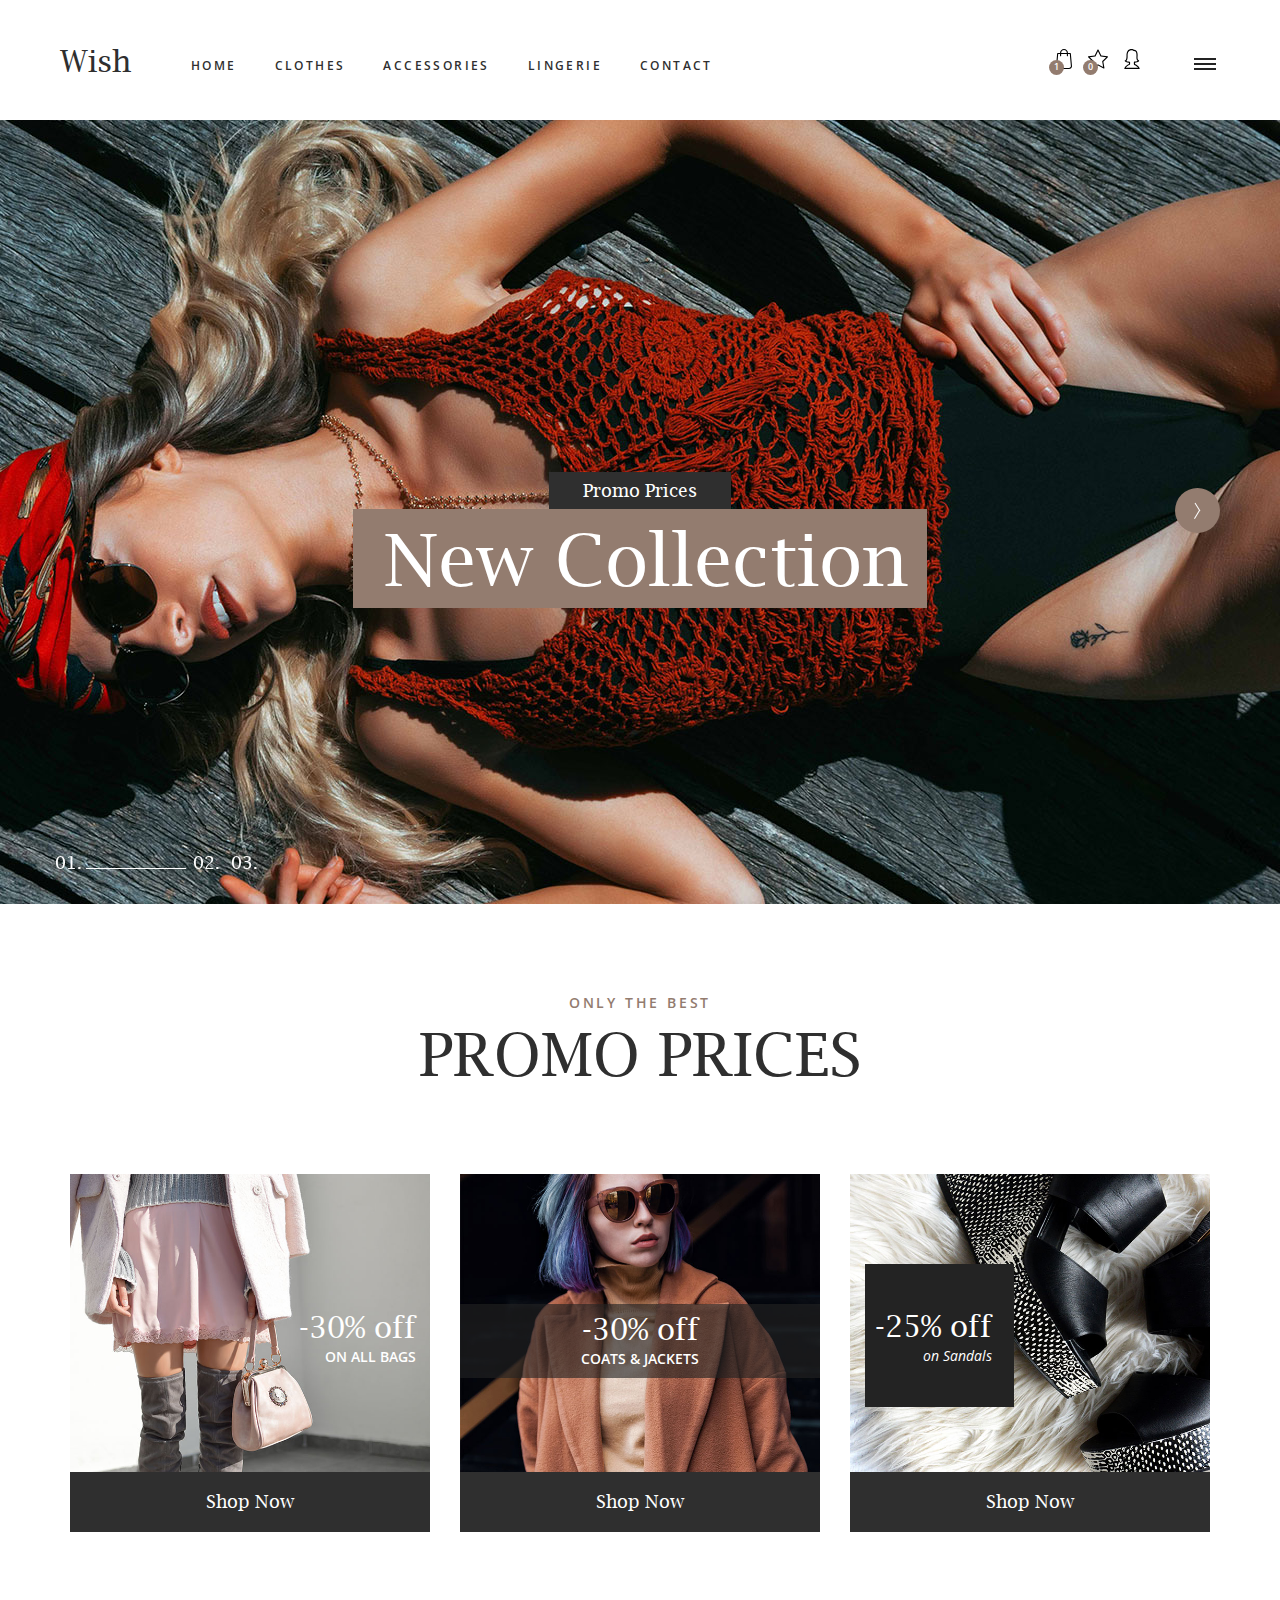
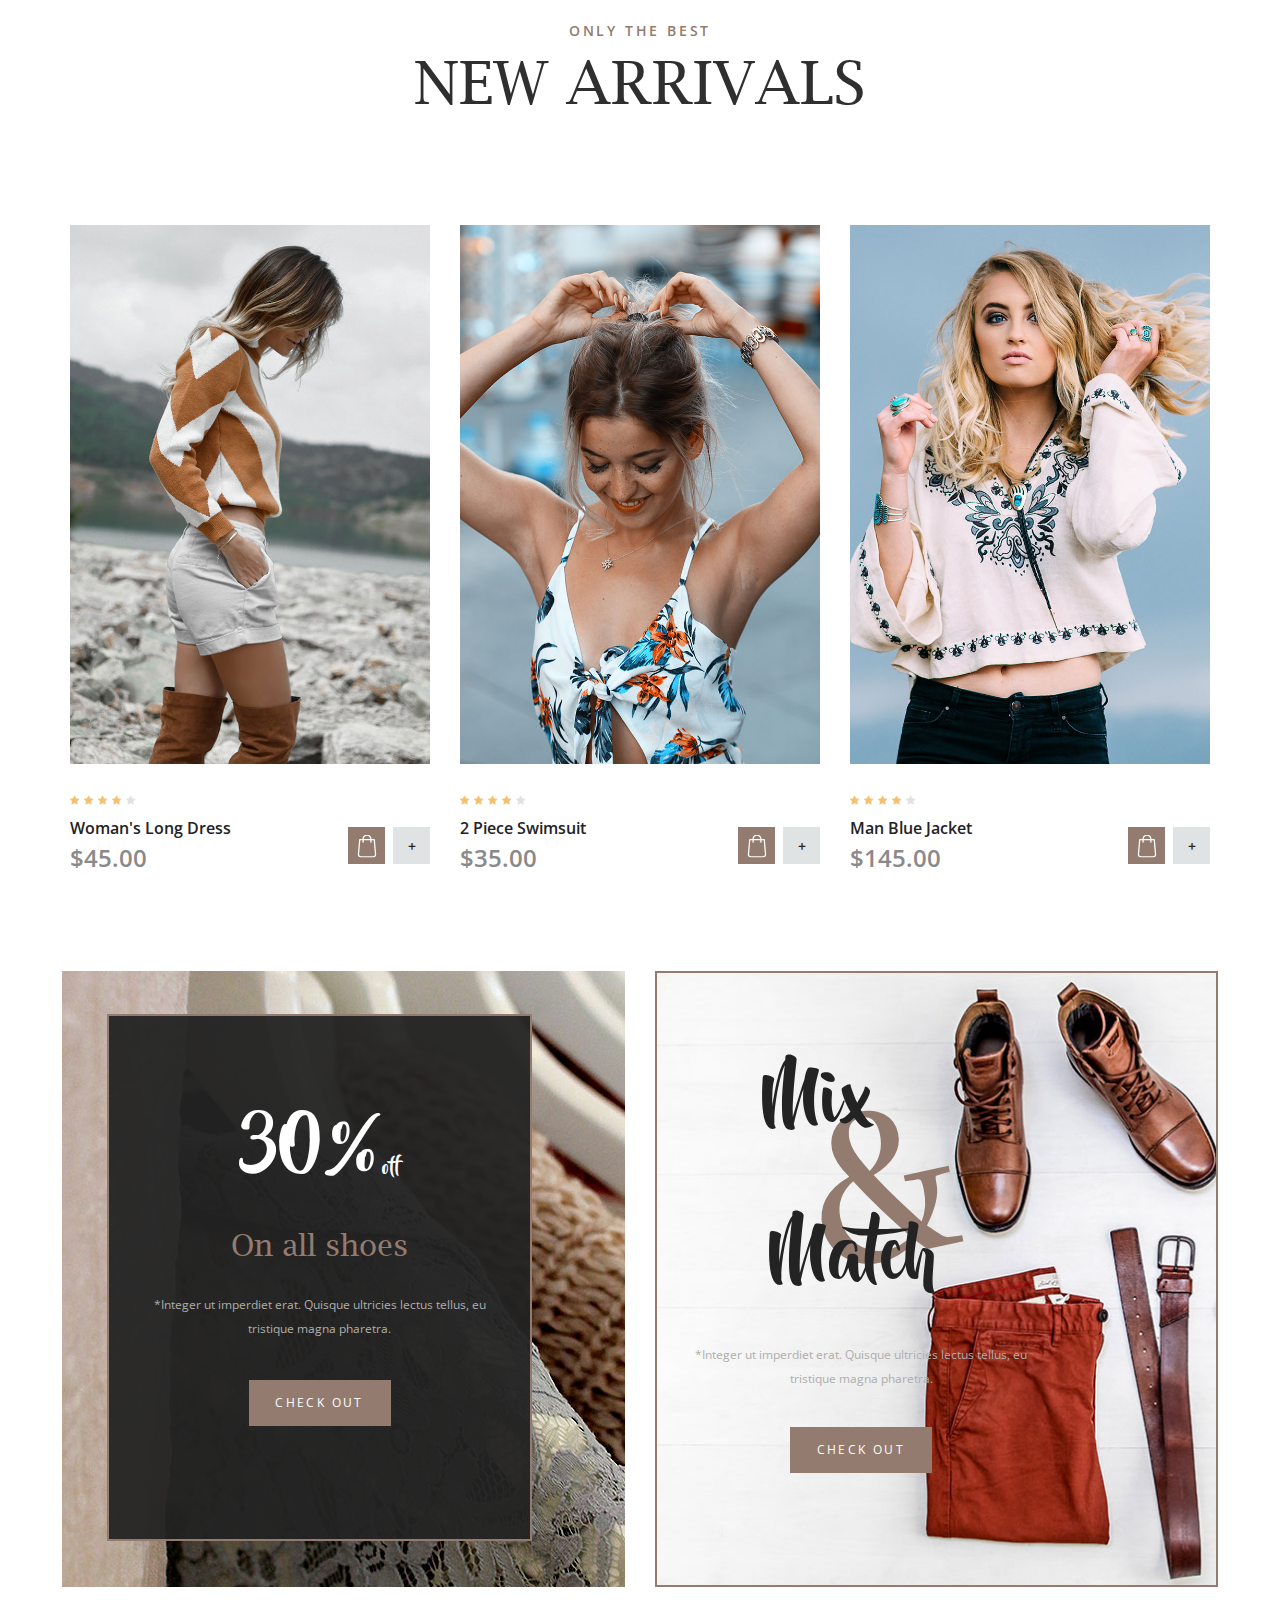
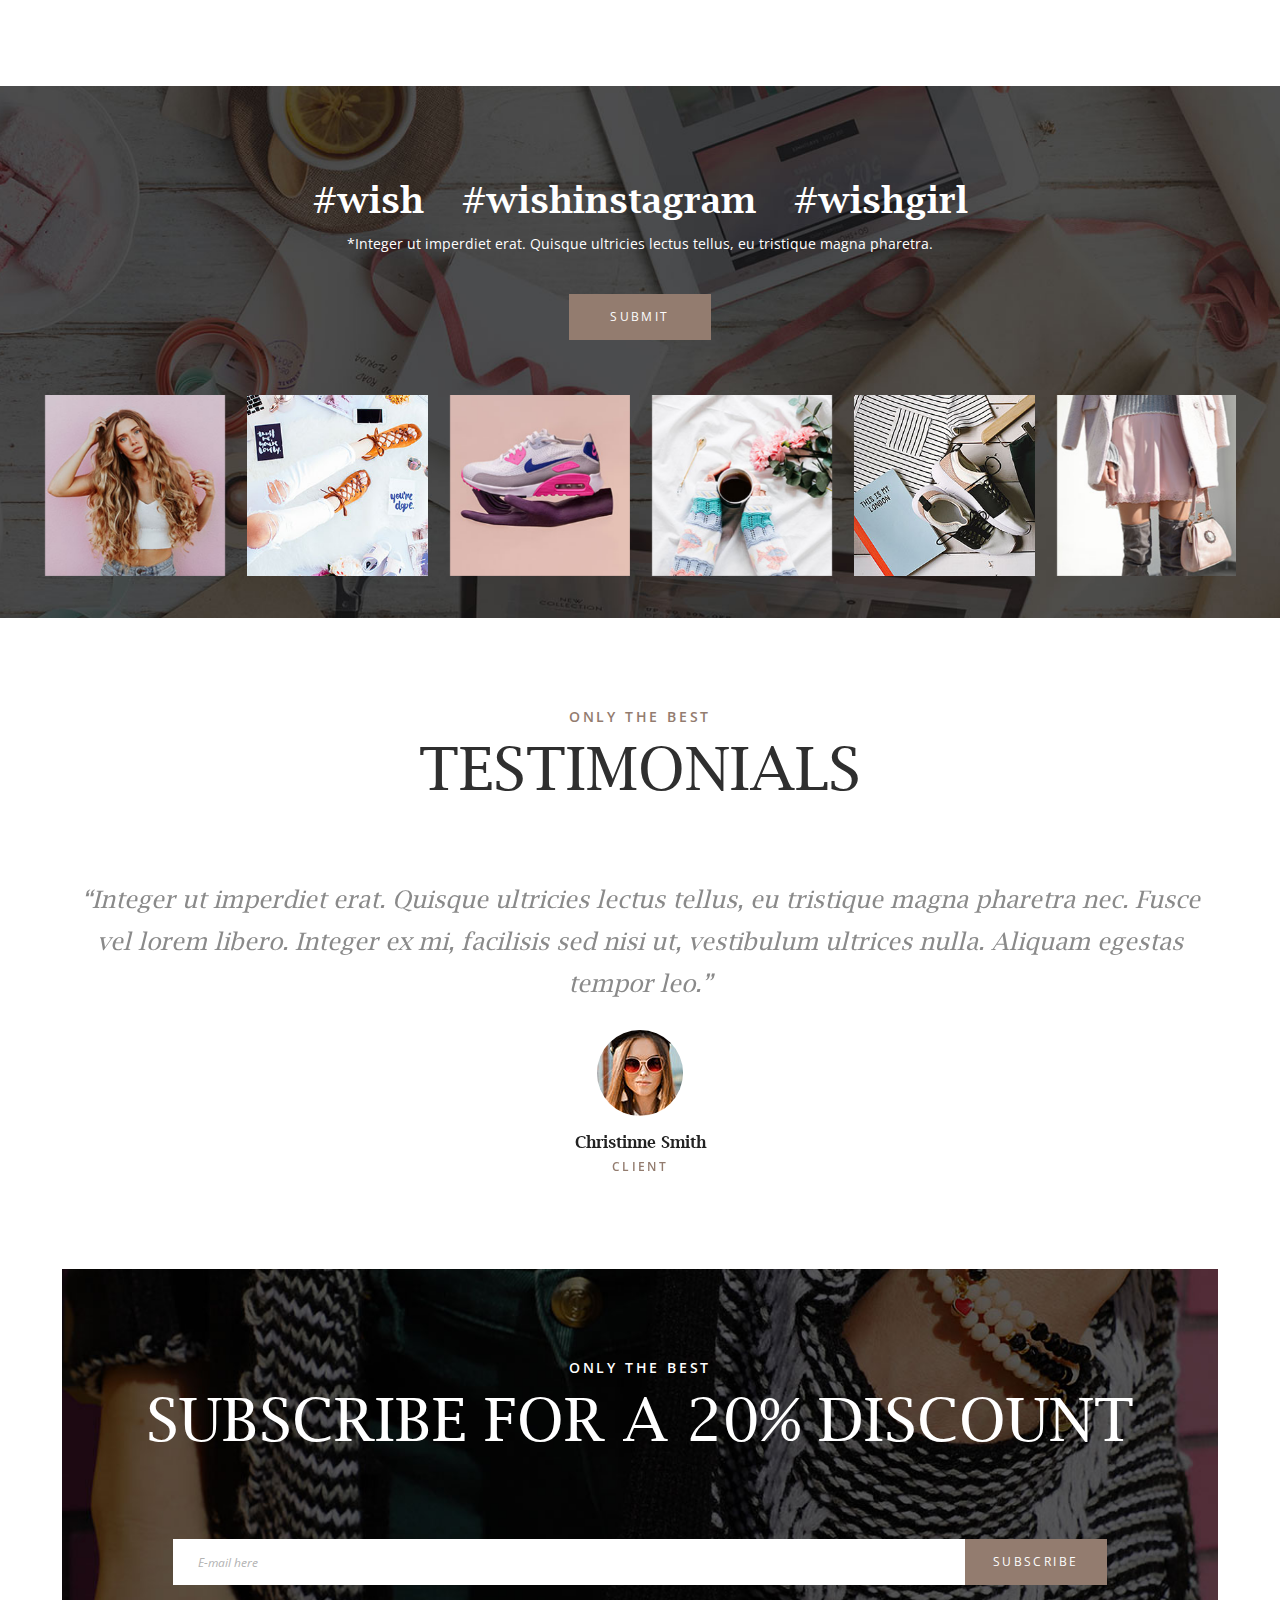
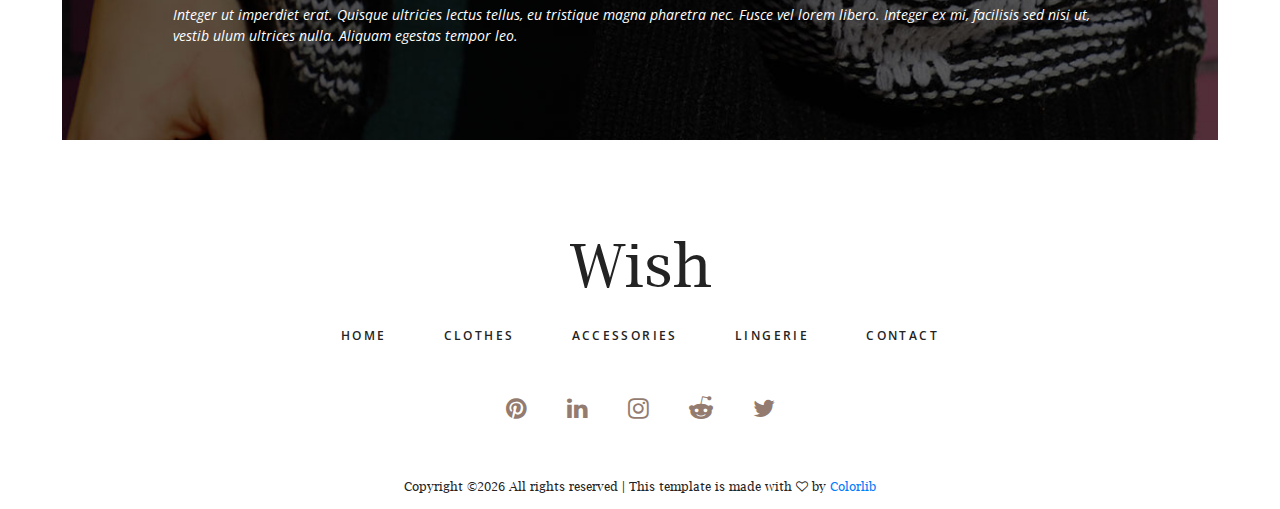
==== index.html @ eaa77a46 "New template added" ====
<!DOCTYPE html>
<html lang="en">
<head>
<title>Wish</title>
<meta charset="utf-8">
<meta http-equiv="X-UA-Compatible" content="IE=edge">
<meta name="description" content="Wish shop project">
<meta name="viewport" content="width=device-width, initial-scale=1">
<link rel="stylesheet" type="text/css" href="styles/bootstrap4/bootstrap.min.css">
<link href="plugins/font-awesome-4.7.0/css/font-awesome.min.css" rel="stylesheet" type="text/css">
<link rel="stylesheet" type="text/css" href="plugins/OwlCarousel2-2.2.1/owl.carousel.css">
<link rel="stylesheet" type="text/css" href="plugins/OwlCarousel2-2.2.1/owl.theme.default.css">
<link rel="stylesheet" type="text/css" href="plugins/OwlCarousel2-2.2.1/animate.css">
<link href="plugins/colorbox/colorbox.css" rel="stylesheet" type="text/css">
<link rel="stylesheet" type="text/css" href="styles/main_styles.css">
<link rel="stylesheet" type="text/css" href="styles/responsive.css">
</head>
<body>

<div class="super_container">
	
	<!-- Header -->

	<header class="header">
		<div class="header_inner d-flex flex-row align-items-center justify-content-start">
			<div class="logo"><a href="#">Wish</a></div>
			<nav class="main_nav">
				<ul>
					<li><a href="#">home</a></li>
					<li><a href="categories.html">clothes</a></li>
					<li><a href="categories.html">accessories</a></li>
					<li><a href="categories.html">lingerie</a></li>
					<li><a href="contact.html">contact</a></li>
				</ul>
			</nav>
			<div class="header_content ml-auto">
				<div class="search header_search">
					<form action="#">
						<input type="search" class="search_input" required="required">
						<button type="submit" id="search_button" class="search_button"><img src="images/magnifying-glass.svg" alt=""></button>
					</form>
				</div>
				<div class="shopping">
					<!-- Cart -->
					<a href="#">
						<div class="cart">
							<img src="images/shopping-bag.svg" alt="">
							<div class="cart_num_container">
								<div class="cart_num_inner">
									<div class="cart_num">1</div>
								</div>
							</div>
						</div>
					</a>
					<!-- Star -->
					<a href="#">
						<div class="star">
							<img src="images/star.svg" alt="">
							<div class="star_num_container">
								<div class="star_num_inner">
									<div class="star_num">0</div>
								</div>
							</div>
						</div>
					</a>
					<!-- Avatar -->
					<a href="#">
						<div class="avatar">
							<img src="images/avatar.svg" alt="">
						</div>
					</a>
				</div>
			</div>

			<div class="burger_container d-flex flex-column align-items-center justify-content-around menu_mm"><div></div><div></div><div></div></div>
		</div>
	</header>

	<!-- Menu -->

	<div class="menu d-flex flex-column align-items-end justify-content-start text-right menu_mm trans_400">
		<div class="menu_close_container"><div class="menu_close"><div></div><div></div></div></div>
		<div class="logo menu_mm"><a href="#">Wish</a></div>
		<div class="search">
			<form action="#">
				<input type="search" class="search_input menu_mm" required="required">
				<button type="submit" id="search_button_menu" class="search_button menu_mm"><img class="menu_mm" src="images/magnifying-glass.svg" alt=""></button>
			</form>
		</div>
		<nav class="menu_nav">
			<ul class="menu_mm">
				<li class="menu_mm"><a href="#">home</a></li>
				<li class="menu_mm"><a href="#">clothes</a></li>
				<li class="menu_mm"><a href="#">accessories</a></li>
				<li class="menu_mm"><a href="#">lingerie</a></li>
				<li class="menu_mm"><a href="#">contact</a></li>
			</ul>
		</nav>
	</div>

	<!-- Home -->

	<div class="home">
		
		<!-- Home Slider -->

		<div class="home_slider_container">
			<div class="owl-carousel owl-theme home_slider">
				
				<!-- Home Slider Item -->
				<div class="owl-item">
					<div class="home_slider_background" style="background-image:url(images/home_slider_1.jpg)"></div>
					<div class="home_slider_content">
						<div class="home_slider_content_inner">
							<div class="home_slider_subtitle">Promo Prices</div>
							<div class="home_slider_title">New Collection</div>
						</div>	
					</div>
				</div>

				<!-- Home Slider Item -->
				<div class="owl-item">
					<div class="home_slider_background" style="background-image:url(images/home_slider_1.jpg)"></div>
					<div class="home_slider_content">
						<div class="home_slider_content_inner">
							<div class="home_slider_subtitle">Promo Prices</div>
							<div class="home_slider_title">New Collection</div>
						</div>	
					</div>
				</div>

				<!-- Home Slider Item -->
				<div class="owl-item">
					<div class="home_slider_background" style="background-image:url(images/home_slider_1.jpg)"></div>
					<div class="home_slider_content">
						<div class="home_slider_content_inner">
							<div class="home_slider_subtitle">Promo Prices</div>
							<div class="home_slider_title">New Collection</div>
						</div>	
					</div>
				</div>

			</div>
			
			<!-- Home Slider Nav -->

			<div class="home_slider_next d-flex flex-column align-items-center justify-content-center"><img src="images/arrow_r.png" alt=""></div>

			<!-- Home Slider Dots -->

			<div class="home_slider_dots_container">
				<div class="container">
					<div class="row">
						<div class="col">
							<div class="home_slider_dots">
								<ul id="home_slider_custom_dots" class="home_slider_custom_dots">
									<li class="home_slider_custom_dot active">01.<div></div></li>
									<li class="home_slider_custom_dot">02.<div></div></li>
									<li class="home_slider_custom_dot">03.<div></div></li>
								</ul>
							</div>
						</div>
					</div>
				</div>		
			</div>
		</div>
	</div>

	<!-- Promo -->

	<div class="promo">
		<div class="container">
			<div class="row">
				<div class="col">
					<div class="section_title_container text-center">
						<div class="section_subtitle">only the best</div>
						<div class="section_title">promo prices</div>
					</div>
				</div>
			</div>
			<div class="row promo_container">

				<!-- Promo Item -->
				<div class="col-lg-4 promo_col">
					<div class="promo_item">
						<div class="promo_image">
							<img src="images/promo_1.jpg" alt="">
							<div class="promo_content promo_content_1">
								<div class="promo_title">-30% off</div>
								<div class="promo_subtitle">on all bags</div>
							</div>
						</div>
						<div class="promo_link"><a href="#">Shop Now</a></div>
					</div>
				</div>

				<!-- Promo Item -->
				<div class="col-lg-4 promo_col">
					<div class="promo_item">
						<div class="promo_image">
							<img src="images/promo_2.jpg" alt="">
							<div class="promo_content promo_content_2">
								<div class="promo_title">-30% off</div>
								<div class="promo_subtitle">coats & jackets</div>
							</div>
						</div>
						<div class="promo_link"><a href="#">Shop Now</a></div>
					</div>
				</div>

				<!-- Promo Item -->
				<div class="col-lg-4 promo_col">
					<div class="promo_item">
						<div class="promo_image">
							<img src="images/promo_3.jpg" alt="">
							<div class="promo_content promo_content_3">
								<div class="promo_title">-25% off</div>
								<div class="promo_subtitle">on Sandals</div>
							</div>
						</div>
						<div class="promo_link"><a href="#">Shop Now</a></div>
					</div>
				</div>

			</div>
		</div>
	</div>

	<!-- New Arrivals -->

	<div class="arrivals">
		<div class="container">
			<div class="row">
				<div class="col">
					<div class="section_title_container text-center">
						<div class="section_subtitle">only the best</div>
						<div class="section_title">new arrivals</div>
					</div>
				</div>
			</div>
			<div class="row products_container">

				<!-- Product -->
				<div class="col-lg-4 product_col">
					<div class="product">
						<div class="product_image">
							<img src="images/product_1.jpg" alt="">
						</div>
						<div class="rating rating_4">
							<i class="fa fa-star"></i>
							<i class="fa fa-star"></i>
							<i class="fa fa-star"></i>
							<i class="fa fa-star"></i>
							<i class="fa fa-star"></i>
						</div>
						<div class="product_content clearfix">
							<div class="product_info">
								<div class="product_name"><a href="product.html">Woman's Long Dress</a></div>
								<div class="product_price">$45.00</div>
							</div>
							<div class="product_options">
								<div class="product_buy product_option"><img src="images/shopping-bag-white.svg" alt=""></div>
								<div class="product_fav product_option">+</div>
							</div>
						</div>
					</div>
				</div>

				<!-- Product -->
				<div class="col-lg-4 product_col">
					<div class="product">
						<div class="product_image">
							<img src="images/product_2.jpg" alt="">
						</div>
						<div class="rating rating_4">
							<i class="fa fa-star"></i>
							<i class="fa fa-star"></i>
							<i class="fa fa-star"></i>
							<i class="fa fa-star"></i>
							<i class="fa fa-star"></i>
						</div>
						<div class="product_content clearfix">
							<div class="product_info">
								<div class="product_name"><a href="product.html">2 Piece Swimsuit</a></div>
								<div class="product_price">$35.00</div>
							</div>
							<div class="product_options">
								<div class="product_buy product_option"><img src="images/shopping-bag-white.svg" alt=""></div>
								<div class="product_fav product_option">+</div>
							</div>
						</div>
					</div>
				</div>

				<!-- Product -->
				<div class="col-lg-4 product_col">
					<div class="product">
						<div class="product_image">
							<img src="images/product_3.jpg" alt="">
						</div>
						<div class="rating rating_4">
							<i class="fa fa-star"></i>
							<i class="fa fa-star"></i>
							<i class="fa fa-star"></i>
							<i class="fa fa-star"></i>
							<i class="fa fa-star"></i>
						</div>
						<div class="product_content clearfix">
							<div class="product_info">
								<div class="product_name"><a href="product.html">Man Blue Jacket</a></div>
								<div class="product_price">$145.00</div>
							</div>
							<div class="product_options">
								<div class="product_buy product_option"><img src="images/shopping-bag-white.svg" alt=""></div>
								<div class="product_fav product_option">+</div>
							</div>
						</div>
					</div>
				</div>

			</div>
		</div>
	</div>

	<!-- Extra -->

	<div class="extra clearfix">
		<div class="extra_promo extra_promo_1">
			<div class="extra_promo_image" style="background-image:url(images/extra_1.jpg)"></div>
			<div class="extra_1_content d-flex flex-column align-items-center justify-content-center text-center">
				<div class="extra_1_price">30%<span>off</span></div>
				<div class="extra_1_title">On all shoes</div>
				<div class="extra_1_text">*Integer ut imperdiet erat. Quisque ultricies lectus tellus, eu tristique magna pharetra.</div>
				<div class="button extra_1_button"><a href="checkout.html">check out</a></div>
			</div>
		</div>
		<div class="extra_promo extra_promo_2">
			<div class="extra_promo_image" style="background-image:url(images/extra_2.jpg)"></div>
			<div class="extra_2_content d-flex flex-column align-items-center justify-content-center text-center">
				<div class="extra_2_title">
					<div class="extra_2_center">&</div>
					<div class="extra_2_top">Mix</div>
					<div class="extra_2_bottom">Match</div>
				</div>
				<div class="extra_2_text">*Integer ut imperdiet erat. Quisque ultricies lectus tellus, eu tristique magna pharetra.</div>
				<div class="button extra_2_button"><a href="checkout.html">check out</a></div>
			</div>
		</div>
	</div>

	<!-- Gallery -->

	<div class="gallery">
		<div class="gallery_image" style="background-image:url(images/gallery.jpg)"></div>
		<div class="container">
			<div class="row">
				<div class="col">
					<div class="gallery_title text-center">
						<ul>
							<li><a href="#">#wish</a></li>
							<li><a href="#">#wishinstagram</a></li>
							<li><a href="#">#wishgirl</a></li>
						</ul>
					</div>
					<div class="gallery_text text-center">*Integer ut imperdiet erat. Quisque ultricies lectus tellus, eu tristique magna pharetra.</div>
					<div class="button gallery_button"><a href="#">submit</a></div>
				</div>
			</div>
		</div>	
		<div class="gallery_slider_container">
			
			<!-- Gallery Slider -->
			<div class="owl-carousel owl-theme gallery_slider">
				
				<!-- Gallery Item -->
				<div class="owl-item gallery_item">
					<a class="colorbox" href="images/gallery_1.jpg">
						<img src="images/gallery_1.jpg" alt="">
					</a>
				</div>

				<!-- Gallery Item -->
				<div class="owl-item gallery_item">
					<a class="colorbox" href="images/gallery_2.jpg">
						<img src="images/gallery_2.jpg" alt="">
					</a>
				</div>

				<!-- Gallery Item -->
				<div class="owl-item gallery_item">
					<a class="colorbox" href="images/gallery_3.jpg">
						<img src="images/gallery_3.jpg" alt="">
					</a>
				</div>

				<!-- Gallery Item -->
				<div class="owl-item gallery_item">
					<a class="colorbox" href="images/gallery_4.jpg">
						<img src="images/gallery_4.jpg" alt="">
					</a>
				</div>

				<!-- Gallery Item -->
				<div class="owl-item gallery_item">
					<a class="colorbox" href="images/gallery_5.jpg">
						<img src="images/gallery_5.jpg" alt="">
					</a>
				</div>

				<!-- Gallery Item -->
				<div class="owl-item gallery_item">
					<a class="colorbox" href="images/gallery_6.jpg">
						<img src="images/gallery_6.jpg" alt="">
					</a>
				</div>

			</div>
		</div>	
	</div>

	<!-- Testimonials -->

	<div class="testimonials">
		<div class="container">
			<div class="row">
				<div class="col">
					<div class="section_title_container text-center">
						<div class="section_subtitle">only the best</div>
						<div class="section_title">testimonials</div>
					</div>
				</div>
			</div>
			<div class="row test_slider_container">
				<div class="col">

					<!-- Testimonials Slider -->
					<div class="owl-carousel owl-theme test_slider text-center">

						<!-- Testimonial Item -->
						<div class="owl-item">
							<div class="test_text">“Integer ut imperdiet erat. Quisque ultricies lectus tellus, eu tristique magna pharetra nec. Fusce vel lorem libero. Integer ex mi, facilisis sed nisi ut, vestibulum ultrices nulla. Aliquam egestas tempor leo.”</div>
							<div class="test_content">
								<div class="test_image"><img src="images/testimonials.jpg" alt=""></div>
								<div class="test_name">Christinne Smith</div>
								<div class="test_title">client</div>
							</div>
						</div>

						<!-- Testimonial Item -->
						<div class="owl-item">
							<div class="test_text">“Integer ut imperdiet erat. Quisque ultricies lectus tellus, eu tristique magna pharetra nec. Fusce vel lorem libero. Integer ex mi, facilisis sed nisi ut, vestibulum ultrices nulla. Aliquam egestas tempor leo.”</div>
							<div class="test_content">
								<div class="test_image"><img src="images/testimonials.jpg" alt=""></div>
								<div class="test_name">Christinne Smith</div>
								<div class="test_title">client</div>
							</div>
						</div>

						<!-- Testimonial Item -->
						<div class="owl-item">
							<div class="test_text">“Integer ut imperdiet erat. Quisque ultricies lectus tellus, eu tristique magna pharetra nec. Fusce vel lorem libero. Integer ex mi, facilisis sed nisi ut, vestibulum ultrices nulla. Aliquam egestas tempor leo.”</div>
							<div class="test_content">
								<div class="test_image"><img src="images/testimonials.jpg" alt=""></div>
								<div class="test_name">Christinne Smith</div>
								<div class="test_title">client</div>
							</div>
						</div>

					</div>

				</div>
			</div>
		</div>
	</div>

	<!-- Newsletter -->

	<div class="newsletter">
		<div class="newsletter_content">
			<div class="newsletter_image" style="background-image:url(images/newsletter.jpg)"></div>
			<div class="container">
				<div class="row">
					<div class="col">
						<div class="section_title_container text-center">
							<div class="section_subtitle">only the best</div>
							<div class="section_title">subscribe for a 20% discount</div>
						</div>
					</div>
				</div>
				<div class="row newsletter_container">
					<div class="col-lg-10 offset-lg-1">
						<div class="newsletter_form_container">
							<form action="#">
								<input type="email" class="newsletter_input" required="required" placeholder="E-mail here">
								<button type="submit" class="newsletter_button">subscribe</button>
							</form>
						</div>
						<div class="newsletter_text">Integer ut imperdiet erat. Quisque ultricies lectus tellus, eu tristique magna pharetra nec. Fusce vel lorem libero. Integer ex mi, facilisis sed nisi ut, vestib ulum ultrices nulla. Aliquam egestas tempor leo.</div>
					</div>
				</div>
			</div>
		</div>
	</div>

	<!-- Footer -->

	<footer class="footer">
		<div class="container">
			<div class="row">
				<div class="col text-center">
					<div class="footer_logo"><a href="#">Wish</a></div>
					<nav class="footer_nav">
						<ul>
							<li><a href="index.html">home</a></li>
							<li><a href="categories.html">clothes</a></li>
							<li><a href="categories.html">accessories</a></li>
							<li><a href="categories.html">lingerie</a></li>
							<li><a href="contact.html">contact</a></li>
						</ul>
					</nav>
					<div class="footer_social">
						<ul>
							<li><a href="#"><i class="fa fa-pinterest" aria-hidden="true"></i></a></li>
							<li><a href="#"><i class="fa fa-linkedin" aria-hidden="true"></i></a></li>
							<li><a href="#"><i class="fa fa-instagram" aria-hidden="true"></i></a></li>
							<li><a href="#"><i class="fa fa-reddit-alien" aria-hidden="true"></i></a></li>
							<li><a href="#"><i class="fa fa-twitter" aria-hidden="true"></i></a></li>
						</ul>
					</div>
					<div class="copyright"><!-- Link back to Colorlib can't be removed. Template is licensed under CC BY 3.0. -->
Copyright &copy;<script>document.write(new Date().getFullYear());</script> All rights reserved | This template is made with <i class="fa fa-heart-o" aria-hidden="true"></i> by <a href="https://colorlib.com" target="_blank">Colorlib</a>
<!-- Link back to Colorlib can't be removed. Template is licensed under CC BY 3.0. --></div>
				</div>
			</div>
		</div>
	</footer>
</div>

<script src="js/jquery-3.2.1.min.js"></script>
<script src="styles/bootstrap4/popper.js"></script>
<script src="styles/bootstrap4/bootstrap.min.js"></script>
<script src="plugins/OwlCarousel2-2.2.1/owl.carousel.js"></script>
<script src="plugins/easing/easing.js"></script>
<script src="plugins/parallax-js-master/parallax.min.js"></script>
<script src="plugins/colorbox/jquery.colorbox-min.js"></script>
<script src="js/custom.js"></script>
</body>
</html>
---- plugins/colorbox/colorbox.css ----
/*
    Colorbox Core Style:
    The following CSS is consistent between example themes and should not be altered.
*/
#colorbox, #cboxOverlay, #cboxWrapper{position:absolute; top:0; left:0; z-index:9999; overflow:hidden; -webkit-transform: translate3d(0,0,0);}
#cboxWrapper {max-width:none;}
#cboxOverlay{position:fixed; width:100%; height:100%;}
#cboxMiddleLeft, #cboxBottomLeft{clear:left;}
#cboxContent{position:relative;}
#cboxLoadedContent{overflow:auto; -webkit-overflow-scrolling: touch;}
#cboxTitle{margin:0;}
#cboxLoadingOverlay, #cboxLoadingGraphic{position:absolute; top:0; left:0; width:100%; height:100%;}
#cboxPrevious, #cboxNext, #cboxClose, #cboxSlideshow{cursor:pointer;}
.cboxPhoto{float:left; margin:auto; border:0; display:block; max-width:none; -ms-interpolation-mode:bicubic;}
.cboxIframe{width:100%; height:100%; display:block; border:0; padding:0; margin:0;}
#colorbox, #cboxContent, #cboxLoadedContent{box-sizing:content-box; -moz-box-sizing:content-box; -webkit-box-sizing:content-box;}

/* 
    User Style:
    Change the following styles to modify the appearance of Colorbox.  They are
    ordered & tabbed in a way that represents the nesting of the generated HTML.
*/
#cboxOverlay
{
    /*background:url(images/overlay.png) repeat 0 0;*/
    background: rgba(0,0,0,0.95);
    opacity: 0.9; filter: alpha(opacity = 90);
}
#colorbox{outline:0;}
    #cboxTopLeft{width:21px; height:21px; background:url(images/controls.png) no-repeat -101px 0;}
    #cboxTopRight{width:21px; height:21px; background:url(images/controls.png) no-repeat -130px 0;}
    #cboxBottomLeft{width:21px; height:21px; background:url(images/controls.png) no-repeat -101px -29px;}
    #cboxBottomRight{width:21px; height:21px; background:url(images/controls.png) no-repeat -130px -29px;}
    #cboxMiddleLeft{width:21px; background:url(images/controls.png) left top repeat-y;}
    #cboxMiddleRight{width:21px; background:url(images/controls.png) right top repeat-y;}
    #cboxTopCenter{height:21px; background:url(images/border.png) 0 0 repeat-x;}
    #cboxBottomCenter{height:21px; background:url(images/border.png) 0 -29px repeat-x;}
    #cboxContent{background:#fff; overflow:hidden;}
        .cboxIframe{background:#fff;}
        #cboxError{padding:50px; border:1px solid #ccc;}
        #cboxLoadedContent{margin-bottom:28px;}
        #cboxTitle{position:absolute; bottom:4px; left:0; text-align:center; width:100%; color:#949494;}
        #cboxCurrent{position:absolute; bottom:4px; left:58px; color:#949494;}
        #cboxLoadingOverlay{background:url(images/loading_background.png) no-repeat center center;}
        #cboxLoadingGraphic{background:url(images/loading.gif) no-repeat center center;}

        /* these elements are buttons, and may need to have additional styles reset to avoid unwanted base styles */
        #cboxPrevious, #cboxNext, #cboxSlideshow, #cboxClose {border:0; padding:0; margin:0; overflow:visible; width:auto; background:none; }
        
        /* avoid outlines on :active (mouseclick), but preserve outlines on :focus (tabbed navigating) */
        #cboxPrevious:active, #cboxNext:active, #cboxSlideshow:active, #cboxClose:active {outline:0;}

        #cboxSlideshow{position:absolute; bottom:4px; right:30px; color:#0092ef;}
        #cboxPrevious{position:absolute; bottom:0; left:0; background:url(images/controls.png) no-repeat -75px 0; width:25px; height:25px; text-indent:-9999px;}
        #cboxPrevious:hover{background-position:-75px -25px;}
        #cboxNext{position:absolute; bottom:0; left:27px; background:url(images/controls.png) no-repeat -50px 0; width:25px; height:25px; text-indent:-9999px;}
        #cboxNext:hover{background-position:-50px -25px;}
        #cboxClose{position:absolute; bottom:0; right:0; background:url(images/controls.png) no-repeat -25px 0; width:25px; height:25px; text-indent:-9999px;}
        #cboxClose:hover{background-position:-25px -25px;}

/*
  The following fixes a problem where IE7 and IE8 replace a PNG's alpha transparency with a black fill
  when an alpha filter (opacity change) is set on the element or ancestor element.  This style is not applied to or needed in IE9.
  See: http://jacklmoore.com/notes/ie-transparency-problems/
*/
.cboxIE #cboxTopLeft,
.cboxIE #cboxTopCenter,
.cboxIE #cboxTopRight,
.cboxIE #cboxBottomLeft,
.cboxIE #cboxBottomCenter,
.cboxIE #cboxBottomRight,
.cboxIE #cboxMiddleLeft,
.cboxIE #cboxMiddleRight {
    filter: progid:DXImageTransform.Microsoft.gradient(startColorstr=#00FFFFFF,endColorstr=#00FFFFFF);
}
---- styles/main_styles.css ----
@charset "utf-8";
/* CSS Document */

/******************************

[Table of Contents]

1. Fonts
2. Body and some general stuff
3. Header
	3.1 Header - Logo
	3.2 Header - Main Navigation
	3.3 Header - Search
	3.4 Header - Shopping
	3.5 Header - Burger
4. Home
	4.1 Home Slider
5. Menu
6. Promo
7. New Arrivals
8. Extra
9. Gallery
10. Testimonials
11. Newsletter
12. Footer


******************************/

/***********
1. Fonts
***********/

@import url('https://fonts.googleapis.com/css?family=Open+Sans:300,400,600,700,800');
@font-face
{
	font-family: 'Lucida';
	src: url('../fonts/lucida_bright_regular.ttf')  format('truetype');
}
@font-face
{
	font-family: 'Lucida';
	src: url('../fonts/lucida_bright_demi.ttf')  format('truetype');
	font-weight: 700;
}
@font-face
{
	font-family: 'Beyond';
	src: url('../fonts/beyond_the_mountains.otf')  format('opentype'),
		 url('../fonts/beyond_the_mountains.ttf')  format('truetype');
}

/*********************************
2. Body and some general stuff
*********************************/

*
{
	margin: 0;
	padding: 0;
	-webkit-font-smoothing: antialiased;
	-webkit-text-shadow: rgba(0,0,0,.01) 0 0 1px;
	text-shadow: rgba(0,0,0,.01) 0 0 1px;
}
body
{
	font-family: 'Open Sans', sans-serif;
	font-size: 14px;
	font-weight: 400;
	background: #FFFFFF;
	color: #2f2f2f;
}
div
{
	display: block;
	position: relative;
	-webkit-box-sizing: border-box;
    -moz-box-sizing: border-box;
    box-sizing: border-box;
}
ul
{
	list-style: none;
	margin-bottom: 0px;
}
p
{
	font-family: 'Open Sans', sans-serif;
	font-size: 14px;
	line-height: 2;
	font-weight: 400;
	color: #929191;
	-webkit-font-smoothing: antialiased;
	-webkit-text-shadow: rgba(0,0,0,.01) 0 0 1px;
	text-shadow: rgba(0,0,0,.01) 0 0 1px;
}
p a
{
	display: inline;
	position: relative;
	color: inherit;
	border-bottom: solid 1px #ffa07f;
	-webkit-transition: all 200ms ease;
	-moz-transition: all 200ms ease;
	-ms-transition: all 200ms ease;
	-o-transition: all 200ms ease;
	transition: all 200ms ease;
}
a, a:hover, a:visited, a:active, a:link
{
	text-decoration: none;
	-webkit-font-smoothing: antialiased;
	-webkit-text-shadow: rgba(0,0,0,.01) 0 0 1px;
	text-shadow: rgba(0,0,0,.01) 0 0 1px;
}
p a:active
{
	position: relative;
	color: #FF6347;
}
p a:hover
{
	color: #FFFFFF;
	background: #ffa07f;
}
p a:hover::after
{
	opacity: 0.2;
}
::selection
{
	
}
p::selection
{
	
}
h1{font-size: 48px;}
h2{font-size: 36px;}
h3{font-size: 24px;}
h4{font-size: 18px;}
h5{font-size: 14px;}
h1, h2, h3, h4, h5, h6
{
	font-family: 'Open Sans', sans-serif;
	-webkit-font-smoothing: antialiased;
	-webkit-text-shadow: rgba(0,0,0,.01) 0 0 1px;
	text-shadow: rgba(0,0,0,.01) 0 0 1px;
}
h1::selection, 
h2::selection, 
h3::selection, 
h4::selection, 
h5::selection, 
h6::selection
{
	
}
.form-control
{
	color: #db5246;
}
section
{
	display: block;
	position: relative;
	box-sizing: border-box;
}
.clear
{
	clear: both;
}
.clearfix::before, .clearfix::after
{
	content: "";
	display: table;
}
.clearfix::after
{
	clear: both;
}
.clearfix
{
	zoom: 1;
}
.float_left
{
	float: left;
}
.float_right
{
	float: right;
}
.trans_200
{
	-webkit-transition: all 200ms ease;
	-moz-transition: all 200ms ease;
	-ms-transition: all 200ms ease;
	-o-transition: all 200ms ease;
	transition: all 200ms ease;
}
.trans_300
{
	-webkit-transition: all 300ms ease;
	-moz-transition: all 300ms ease;
	-ms-transition: all 300ms ease;
	-o-transition: all 300ms ease;
	transition: all 300ms ease;
}
.trans_400
{
	-webkit-transition: all 400ms ease;
	-moz-transition: all 400ms ease;
	-ms-transition: all 400ms ease;
	-o-transition: all 400ms ease;
	transition: all 400ms ease;
}
.trans_500
{
	-webkit-transition: all 500ms ease;
	-moz-transition: all 500ms ease;
	-ms-transition: all 500ms ease;
	-o-transition: all 500ms ease;
	transition: all 500ms ease;
}
.fill_height
{
	height: 100%;
}
.super_container
{
	width: 100%;
	overflow: hidden;
}
.prlx_parent
{
	overflow: hidden;
}
.prlx
{
	height: 130% !important;
}
.nopadding
{
	padding: 0px !important;
}
.section_title_container
{

}
.section_subtitle
{
	font-size: 14px;
	font-weight: 600;
	color: #937c6f;
	text-transform: uppercase;
	letter-spacing: 0.2em;
}
.section_title
{
	font-family: 'Lucida', serif;
	font-size: 60px;
	text-transform: uppercase;
	color: #2f2f2f;
	margin-top: -4px;
}
.button
{
	width: 142px;
	height: 46px;
	background: #937c6f;
	text-align: center;
	-webkit-transition: all 200ms ease;
	-moz-transition: all 200ms ease;
	-ms-transition: all 200ms ease;
	-o-transition: all 200ms ease;
	transition: all 200ms ease;
}
.button a
{
	display: block;
	font-size: 12px;
	text-transform: uppercase;
	color: #FFFFFF;
	letter-spacing: 0.2em;
	line-height: 46px;
	-webkit-transition: all 200ms ease;
	-moz-transition: all 200ms ease;
	-ms-transition: all 200ms ease;
	-o-transition: all 200ms ease;
	transition: all 200ms ease;
}
.button:hover
{
	background: #e0e3e4;
}
.button:hover a
{
	color: #232323;
}

/*********************************
3. Header
*********************************/

.header
{
	position: fixed;
	top: 0;
	left: 0;
	width: 100%;
	height: 120px;
	background: #FFFFFF;
	z-index: 100;
	padding-left: 60px;
	padding-right: 64px;
	-webkit-transition: all 200ms ease;
	-moz-transition: all 200ms ease;
	-ms-transition: all 200ms ease;
	-o-transition: all 200ms ease;
	transition: all 200ms ease;
}
.header.scrolled
{
	height: 80px;
}
.header_inner
{
	width: 100%;
	height: 100%;
}

/*********************************
3.1 Header - Logo
*********************************/

.logo a
{
	font-family: 'Lucida', serif;
	font-size: 30px;
	color: #2f2f2f;
}

/*********************************
3.2 Header - Main Navigation
*********************************/

.main_nav
{
	padding-left: 252px;
	-webkit-transform: translateY(4px);
	-moz-transform: translateY(4px);
	-ms-transform: translateY(4px);
	-o-transform: translateY(4px);
	transform: translateY(4px);
}
.main_nav ul li
{
	display: inline-block;
	margin-right: 50px;
}
.main_nav ul li:last-child
{
	margin-right: 0;
}
.main_nav ul li a
{
	font-size: 12px;
	text-transform: uppercase;
	color: #2f2f2f;
	font-weight: 600;
	letter-spacing: 0.2em;
	-webkit-transition: all 200ms ease;
	-moz-transition: all 200ms ease;
	-ms-transition: all 200ms ease;
	-o-transition: all 200ms ease;
	transition: all 200ms ease;
}
.main_nav ul li a:hover
{
	color: #937c6f;
}

/*********************************
3.3 Header - Search
*********************************/

.search
{
	display: inline-block;
	width: 400px;
	-webkit-transform: translateY(2px);
	-moz-transform: translateY(2px);
	-ms-transform: translateY(2px);
	-o-transform: translateY(2px);
	transform: translateY(2px);
}
.search_input
{
	width: 100%;
	height: 43px;
	background: #f9f5f5;
	border: none;
	outline: none;
	padding-left: 20px;
}
.search_button
{
	position: absolute;
	top: 45%;
	-webkit-transform: translateY(-50%);
	-moz-transform: translateY(-50%);
	-ms-transform: translateY(-50%);
	-o-transform: translateY(-50%);
	transform: translateY(-50%);
	right: 10px;
	width: 19px;
	height: 19px;
	background: transparent;
	border: none;
	outline: none;
}
.search_button:focus
{
	outline: none !important;
}
.search_button img
{
	max-width: 100%;
}

/*********************************
3.4 Header - Shopping
*********************************/

.shopping
{
	display: inline-block;
	margin-left: 111px;
	padding-right: 161px;
	-webkit-transform: translateY(-2px);
	-moz-transform: translateY(-2px);
	-ms-transform: translateY(-2px);
	-o-transform: translateY(-2px);
	transform: translateY(-2px);
}
.shopping a
{
	display: inline-block;
	margin-right: 10px;
}
.shopping a:last-child
{
	margin-right: 0;
}
.cart_num_container,
.star_num_container
{
	position: absolute;
	top: 13px;
	left: -5px;
	width: 15px;
	height: 15px;
	background: #937c6f;
	border-radius: 50%;
}
.cart_num_inner,
.star_num_inner
{
	width: 100%;
	height: 100%;
}
.cart_num,
.star_num
{
	position: absolute;
	top: 50%;
	left: 50%;
	-webkit-transform: translate(-50%, -50%);
	-moz-transform: translate(-50%, -50%);
	-ms-transform: translate(-50%, -50%);
	-o-transform: translate(-50%, -50%);
	transform: translate(-50%, -50%);
	font-size: 9px;
	font-weight: 600;
	color: #FFFFFF;
}
.star img
{
	width: 20px;
	height: 20px;
}
.avatar img
{
	width: 20px;
	height: 20px;
}

/*********************************
3.5 Header - Burger
*********************************/

.burger_container
{
	position: absolute;
	top: calc(50% + 4px);
	-webkit-transform: translateY(-50%);
	-moz-transform: translateY(-50%);
	-ms-transform: translateY(-50%);
	-o-transform: translateY(-50%);
	transform: translateY(-50%);
	right: 0;
	width: 22px;
	height: 16px;
	cursor: pointer;
}
.burger_container div
{
	width: 100%;
	height: 2px;
	background: #232323;
	-webkit-transition: all 200ms ease;
	-moz-transition: all 200ms ease;
	-ms-transition: all 200ms ease;
	-o-transition: all 200ms ease;
	transition: all 200ms ease;
	pointer-events: none;
}
.burger_container:hover div
{
	background: #937c6f;
}

/*********************************
4. Home
*********************************/

.home
{
	width: 100%;
	height: 904px;
	background: #FFFFFF;
}

/*********************************
4.1 Home Slider
*********************************/

.home_slider_container
{
	width: 100%;
	height: 100%;
}
.home_slider_background
{
	position: absolute;
	top: 0;
	left: 0;
	width: 100%;
	height: 100%;
	background-repeat: no-repeat;
	background-size: cover;
	background-position: center center;
}
.home_slider_content
{
	position: absolute;
	top: 56.3%;
	left: 50%;
	-webkit-transform: translateX(-50%);
	-moz-transform: translateX(-50%);
	-ms-transform: translateX(-50%);
	-o-transform: translateX(-50%);
	transform: translateX(-50%);
	z-index: 10;
}
.home_slider_content_inner
{
	background: #937c6f;
}
.home_slider_title
{
	font-family: 'Lucida', serif;
	font-size: 72px;
	color: #FFFFFF;
	height: 99px;
	line-height: 99px;
	padding-left: 31px;
	padding-right: 19px;
	white-space: nowrap;
}
.home_slider_subtitle
{
	position: absolute;
	left: 50%;
	-webkit-transform: translateX(-50%);
	-moz-transform: translateX(-50%);
	-ms-transform: translateX(-50%);
	-o-transform: translateX(-50%);
	transform: translateX(-50%);
	top: -37px;
	height: 37px;
	background: #2f2f2f;
	color: #FFFFFF;
	padding-left: 34px;
	padding-right: 34px;
	line-height: 37px;
	font-family: 'Lucida', serif;
	font-size: 18px;
	white-space: nowrap;
}
.home_slider_next
{
	position: absolute;
	top: 54%;
	right: 60px;
	width: 45px;
	height: 45px;
	background: #937c6f;
	z-index: 10;
	border-radius: 50%;
	cursor: pointer;
	-webkit-transition: all 200ms ease;
	-moz-transition: all 200ms ease;
	-ms-transition: all 200ms ease;
	-o-transition: all 200ms ease;
	transition: all 200ms ease;
}
.home_slider_next:hover
{
	background: #2f2f2f;
}
.home_slider_dots_container
{
	position: absolute;
	bottom: 0;
	left: 0;
	width: 100%;
	z-index: 10;
}
.home_slider_dots
{
	display: inline-block;
	position: absolute;
	top: -54px;
	left: 0;
}
.home_slider_dots ul
{
	display: inline-block;
}
.home_slider_dots ul li
{
	display: inline-block;
	position: relative;
	font-family: 'Lucida', serif;
	font-size: 18px;
	color: #FFFFFF;
	margin-right: 7px;
	cursor: pointer;
}
.home_slider_dots ul li:last-child
{
	margin-right: 0;
}
.home_slider_custom_dot div
{
	display: inline-block;
	width: 0px;
	height: 1px;
	background: #FFFFFF;
	-webkit-transition: all 200ms ease;
	-moz-transition: all 200ms ease;
	-ms-transition: all 200ms ease;
	-o-transition: all 200ms ease;
	transition: all 200ms ease;
	margin-left: 4px;
	margin-right: -4px;
}
.home_slider_custom_dot.active div
{
	width: 100px;
}
.home_slider .owl-dots
{
	display: none !important;
}

/*********************************
5. Menu
*********************************/

.menu
{
	position: fixed;
	top: 0;
	right: -400px;
	width: 400px;
	height: 100vh;
	background: #FFFFFF;
	z-index: 101;
	padding-right: 60px;
	padding-top: 87px;
	padding-left: 50px;
}
.menu.active
{
	right: 0;
}
.menu_close_container
{
	position: absolute;
	top: 30px;
	right: 60px;
	width: 18px;
	height: 18px;
	transform-origin: center center;
	-webkit-transform: rotate(45deg);
	-moz-transform: rotate(45deg);
	-ms-transform: rotate(45deg);
	-o-transform: rotate(45deg);
	transform: rotate(45deg);
	cursor: pointer;
}
.menu_close
{
	width: 100%;
	height: 100%;
	transform-style: preserve-3D;
}
.menu_close div
{
	width: 100%;
	height: 2px;
	background: #232323;
	top: 8px;
	-webkit-transition: all 200ms ease;
	-moz-transition: all 200ms ease;
	-ms-transition: all 200ms ease;
	-o-transition: all 200ms ease;
	transition: all 200ms ease;
}
.menu_close div:last-of-type
{
	-webkit-transform: rotate(90deg) translateX(-2px);
	-moz-transform: rotate(90deg) translateX(-2px);
	-ms-transform: rotate(90deg) translateX(-2px);
	-o-transform: rotate(90deg) translateX(-2px);
	transform: rotate(90deg) translateX(-2px);
	transform-origin: center;
}
.menu_close:hover div
{
	background: #937c6f;
}
.menu .logo
{
	margin-bottom: 60px;
}
.menu_nav ul li
{
	margin-bottom: 11px;
}
.menu_nav ul li a
{
	font-size: 12px;
	text-transform: uppercase;
	color: #2f2f2f;
	font-weight: 600;
	letter-spacing: 0.2em;
	-webkit-transition: all 200ms ease;
	-moz-transition: all 200ms ease;
	-ms-transition: all 200ms ease;
	-o-transition: all 200ms ease;
	transition: all 200ms ease;
}
.menu_nav ul li a:hover
{
	color: #937c6f;
}
.menu .search
{
	width: 100%;
	margin-bottom: 67px;
}

/*********************************
6. Promo
*********************************/

.promo
{
	padding-top: 88px;
}
.promo_container
{
	margin-top: 75px;
}
.promo_item
{
	width: 100%;
}
.promo_image
{
	width: 100%;
}
.promo_image img
{
	max-width: 100%;
}
.promo_link
{
	width: 100%;
	height: 60px;
	background: #2f2f2f;
	text-align: center;
	-webkit-transition: all 200ms ease;
	-moz-transition: all 200ms ease;
	-ms-transition: all 200ms ease;
	-o-transition: all 200ms ease;
	transition: all 200ms ease;
}
.promo_link a
{
	display: block;
	font-family: 'Lucida', serif;
	font-size: 18px;
	color: #FFFFFF;
	line-height: 60px;
	-webkit-transition: all 200ms ease;
	-moz-transition: all 200ms ease;
	-ms-transition: all 200ms ease;
	-o-transition: all 200ms ease;
	transition: all 200ms ease;
}
.promo_link:hover
{
	background: #222222;
}
.promo_link:hover a
{
	color: #937c6f;
}
.promo_content
{
	position: absolute;
	top: 43.6%;
	z-index: 1;
}
.promo_content_1
{
	right: 0;
	text-align: right;
	padding-right: 14px;
}
.promo_content_2
{
	left: 0;
	width: 100%;
	text-align: center;
	background: rgba(35, 35, 35, 0.63);
	padding-bottom: 9px;
	padding-top: 2px;
}
.promo_content_3
{
	top: 30%;
	left: 15px;
	background: #232323;
	padding-left: 10px;
	text-align: right;
	padding-right: 22px;
	padding-top: 39px;
	padding-bottom: 41px;
}
.promo_title
{
	font-family: 'Lucida', serif;
	font-size: 30px;
	color: #FFFFFF;
}
.promo_subtitle
{
	font-size: 14px;
	color: #FFFFFF;
	font-weight: 600;
	text-transform: uppercase;
	margin-top: -3px;
}
.promo_content_3 .promo_subtitle
{
	text-transform: none;
	font-weight: 400;
	font-style: italic;
}

/*********************************
7. New Arrivals
*********************************/

.arrivals
{
	padding-top: 88px;
	padding-bottom: 95px;
}
.products_container
{
	margin-top: 98px;
}
.product
{

}
.product_image
{
	width: 100%;
}
.product_image img
{
	max-width: 100%;
}
.rating
{
	margin-top: 24px;
}
.rating i
{
	font-size: 10px;
	margin-right: 1px;
	color: #e0e3e4;
}
.rating i:last-child
{
	margin-right: 0px;
}
.rating_1 i:first-child{color: #f5c06f;}
.rating_2 i:first-child{color: #f5c06f;}
.rating_2 i:nth-child(2){color: #f5c06f;}
.rating_3 i:first-child{color: #f5c06f;}
.rating_3 i:nth-child(2){color: #f5c06f;}
.rating_3 i:nth-child(3){color: #f5c06f;}
.rating_4 i:first-child{color: #f5c06f;}
.rating_4 i:nth-child(2){color: #f5c06f;}
.rating_4 i:nth-child(3){color: #f5c06f;}
.rating_4 i:nth-child(4){color: #f5c06f;}
.rating_5 i:first-child{color: #f5c06f;}
.rating_5 i:nth-child(2){color: #f5c06f;}
.rating_5 i:nth-child(3){color: #f5c06f;}
.rating_5 i:nth-child(4){color: #f5c06f;}
.rating_5 i:nth-child(5){color: #f5c06f;}
.product_content
{
	margin-top: 7px;
}
.product_info
{
	float: left;
}
.product_name a
{
	font-size: 16px;
	font-weight: 600;
	color: #232323;
	-webkit-transition: all 200ms ease;
	-moz-transition: all 200ms ease;
	-ms-transition: all 200ms ease;
	-o-transition: all 200ms ease;
	transition: all 200ms ease;
}
.product_name a:hover
{
	color: #937c6f;
}
.product_price
{
	font-size: 24px;
	font-weight: 600;
	color: #8a8a8a;
	margin-top: 0px;
}
.product_options
{
	float: right;
	transform: translateY(11px);
}
.product_option
{
	width: 37px;
	height: 37px;
	cursor: pointer;
}
.product_buy
{
	display: inline-block;
	background: #937c6f;
	vertical-align: middle;
	margin-right: 4px;
	-webkit-transition: all 200ms ease;
	-moz-transition: all 200ms ease;
	-ms-transition: all 200ms ease;
	-o-transition: all 200ms ease;
	transition: all 200ms ease;
}
.product_buy img
{
	position: absolute;
	top: 50%;
	left: 50%;
	-webkit-transform: translate(-50%, -50%);
	-moz-transform: translate(-50%, -50%);
	-ms-transform: translate(-50%, -50%);
	-o-transform: translate(-50%, -50%);
	transform: translate(-50%, -50%);
	width: 23px;
	height: 23px;
}
.product_buy:hover
{
	background: #2f2f2f;
}
.product_fav
{
	display: inline-block;
	vertical-align: middle;
	font-size: 14px;
	font-weight: 600;
	color: #232323;
	background: #e0e3e4;
	line-height: 37px;
	text-align: center;
	-webkit-transition: all 200ms ease;
	-moz-transition: all 200ms ease;
	-ms-transition: all 200ms ease;
	-o-transition: all 200ms ease;
	transition: all 200ms ease;
}
.product_fav:hover
{
	color: #FFFFFF;
	background: #232323;
}

/*********************************
8. Extra
*********************************/

.extra
{
	width: 100%;
	padding-left: 62px;
	padding-right: 62px;
}
.extra_promo
{
	width: calc((100% - 30px) / 2);
	height: 616px;
	float: left;
}
.extra_promo_image
{
	position: absolute;
	top: 0;
	left: 0;
	width: 100%;
	height: 100%;
	background-repeat: no-repeat;
	background-size: cover;
	background-position: center center;
}
.extra_promo_1
{
	margin-right: 30px;
	padding-top: 43px;
	padding-left: 45px;
	padding-bottom: 46px;
	padding-right: 45px;
}
.extra_1_content
{
	max-width: 425px;
	height: 100%;
	background: rgba(35, 35, 35, 0.95);
	border: solid 2px #937c6f;
	padding-left: 40px;
	padding-right: 40px;
}
.extra_1_price
{
	font-family: 'Beyond', sans-serif;
	font-size: 72px;
	color: #FFFFFF;
	line-height: 0.75;
}
.extra_1_price span
{
	font-size: 18px;
}
.extra_1_title
{
	font-family: 'Lucida', serif;
	font-size: 30px;
	color: #937c6f;
	margin-top: 39px;
}
.extra_1_text
{
	font-size: 12px;
	color: #aeaeae;
	margin-top: 26px;
	line-height: 2;
}
.extra_1_button
{
	margin-top: 39px;
}
.extra_promo_2
{
	border: solid 2px #937c6f;
	padding-top: 43px;
	padding-bottom: 46px;
}
.extra_2_content
{
	max-width: 408px;
	height: 100%;
	background: transparent;
	padding-top: 27px;
	padding-left: 37px;
	padding-right: 37px;
}
.extra_2_title
{
	transform: translateX(20px);
}
.extra_2_center
{
	font-family: 'Lucida', serif;
	font-size: 200px;
	color: #937c6f;
	line-height: 0.75;
	-webkit-transform: rotate(-12deg);
	-moz-transform: rotate(-12deg);
	-ms-transform: rotate(-12deg);
	-o-transform: rotate(-12deg);
	transform: rotate(-12deg);
}
.extra_2_top
{
	position: absolute;
	left: -50px;
	top: -32px;
	font-family: 'Beyond', sans-serif;
	font-size: 72px;
	line-height: 0.75;
	color: #232323;
}
.extra_2_bottom
{
	position: absolute;
	left: -43px;
	bottom: -28px;
	font-family: 'Beyond', sans-serif;
	font-size: 72px;
	line-height: 0.75;
	color: #232323;
}
.extra_2_text
{
	font-size: 12px;
	color: #aeaeae;
	margin-top: 83px;
	line-height: 2;
}
.extra_2_button
{
	margin-top: 36px;
}

/*********************************
9. Gallery
*********************************/

.gallery
{
	width: 100%;
	padding-top: 88px;
	padding-left: 44px;
	padding-right: 44px;
	padding-bottom: 42px;
	margin-top: 99px;
}
.gallery_item a
{
	display: block;
	outline: none;
}
.gallery_image
{
	position: absolute;
	top: 0;
	left: 0;
	width: 100%;
	height: 100%;
	background-repeat: no-repeat;
	background-size: cover;
	background-position: center center;
}
.gallery_title
{

}
.gallery_title ul li
{
	display: inline-block;
	margin-right: 34px;
}
.gallery_title ul li:last-child
{
	margin-right: 0;
}
.gallery_title ul li a
{
	font-family: 'Lucida', serif;
	font-size: 36px;
	font-weight: 700;
	color: #FFFFFF;
	-webkit-transition: all 200ms ease;
	-moz-transition: all 200ms ease;
	-ms-transition: all 200ms ease;
	-o-transition: all 200ms ease;
	transition: all 200ms ease;
}
.gallery_title ul li a:hover
{
	color: #937c6f;
}
.gallery_text
{
	font-size: 14px;
	color: #FFFFFF;
	margin-top: 5px;
}
.gallery_button
{
	margin: 0 auto;
	margin-top: 40px;
}
.gallery_slider_container
{
	margin-top: 55px;
}

/*********************************
10. Testimonials
*********************************/

.testimonials
{
	width: 100%;
	padding-top: 88px;
	padding-bottom: 93px;
}
.test_slider_container
{
	margin-top: 65px;
}
.test_text
{
	font-family: 'Lucida', serif;
	font-size: 24px;
	color: #8a8a8a;
	font-style: italic;
	line-height: 1.75;
}
.test_image
{
	width: 86px;
	height: 86px;
	border-radius: 50%;
	overflow: hidden;
	margin: 0 auto;
	margin-top: 26px;
}
.test_image img
{
	max-width: 100%;
}
.test_name
{
	font-family: 'Lucida', serif;
	font-size: 16px;
	font-weight: 700;
	color: #232323;
	margin-top: 14px;
}
.test_title
{
	font-size: 12px;
	text-transform: uppercase;
	letter-spacing: 0.2em;
	font-weight: 600;
	color: #937c6f;
	margin-top: 4px;
}

/*********************************
11. Newsletter
*********************************/

.newsletter
{
	width: 100%;
	padding-left: 62px;
	padding-right: 62px;
}
.newsletter_content
{
	width: 100%;
	padding-top: 88px;
	padding-bottom: 94px;
}
.newsletter_image
{
	position: absolute;
	top: 0;
	left: 0;
	width: 100%;
	height: 100%;
	background-repeat: no-repeat;
	background-size: cover;
	background-position: center center;
}
.newsletter .section_subtitle,
.newsletter .section_title
{
	color: #FFFFFF;
}
.newsletter_container
{
	margin-top: 75px;
}
.newsletter_input
{
	width: 100%;
	height: 46px;
	background: #FFFFFF;
	padding-left: 25px;
	border: none;
	outline: none;
}
.newsletter_input::-webkit-input-placeholder
{
	font-size: 12px !important;
	font-weight: 400 !important;
	font-style: italic;
	color: #b3b3b3 !important;
}
.newsletter_input:-moz-placeholder
{
	font-size: 12px !important;
	font-weight: 400 !important;
	font-style: italic;
	color: #b3b3b3 !important;
}
.newsletter_input::-moz-placeholder
{
	font-size: 12px !important;
	font-weight: 400 !important;
	font-style: italic;
	color: #b3b3b3 !important;
} 
.newsletter_input:-ms-input-placeholder
{ 
	font-size: 12px !important;
	font-weight: 400 !important;
	font-style: italic;
	color: #b3b3b3 !important;
}
.newsletter_input::input-placeholder
{
	font-size: 12px !important;
	font-weight: 400 !important;
	font-style: italic;
	color: #b3b3b3 !important;
}
.newsletter_button
{
	position: absolute;
	top: 0;
	right: 0;
	width: 142px;
	height: 46px;
	background: #937c6f;
	color: #FFFFFF;
	font-size: 12px;
	letter-spacing: 0.2em;
	text-transform: uppercase;
	border: none;
	outline: none;
	cursor: pointer;
	-webkit-transition: all 200ms ease;
	-moz-transition: all 200ms ease;
	-ms-transition: all 200ms ease;
	-o-transition: all 200ms ease;
	transition: all 200ms ease;
}
.newsletter_button:hover
{
	background: #e0e3e4;
	color: #232323;
}
.newsletter_text
{
	font-size: 14px;
	font-style: italic;
	color: #FFFFFF;
	margin-top: 19px;
}

/*********************************
12. Footer
*********************************/

.footer
{
	padding-top: 80px;
}
.footer_logo a
{
	font-family: 'Lucida', serif;
	font-size: 60px;
	color: #232323;
}
.footer_nav
{
	margin-top: 14px;
}
.footer_nav ul li
{
	display: inline-block;
	margin-right: 53px;
}
.footer_nav ul li:last-child
{
	margin-right: 0;
}
.footer_nav ul li a
{
	font-size: 12px;
	text-transform: uppercase;
	color: #232323;
	font-weight: 600;
	letter-spacing: 0.2em;
	-webkit-transition: all 200ms ease;
	-moz-transition: all 200ms ease;
	-ms-transition: all 200ms ease;
	-o-transition: all 200ms ease;
	transition: all 200ms ease;
}
.footer_nav ul li a:hover
{
	color: #937c6f;
}
.footer_social
{
	margin-top: 51px;
}
.footer_social ul li
{
	display: inline-block;
	margin-right: 36px;
}
.footer_social ul li:last-child
{
	margin-right: 0;
}
.footer_social ul li a i
{
	font-size: 24px;
	color: #937c6f;
	-webkit-transition: all 200ms ease;
	-moz-transition: all 200ms ease;
	-ms-transition: all 200ms ease;
	-o-transition: all 200ms ease;
	transition: all 200ms ease;
}
.footer_social ul li a i:hover
{
	color: #e0e3e4;
}
.copyright
{
	margin-top: 56px;
	padding-bottom: 13px;
	font-family: 'Lucida', serif;
	font-size: 12px;
	color: #232323;
}
---- styles/responsive.css ----
@charset "utf-8";
/* CSS Document */

/******************************

[Table of Contents]

1. 1600px
2. 1440px
3. 1280px
4. 1199px
5. 1024px
6. 991px
7. 959px
8. 880px
9. 768px
10. 767px
11. 539px
12. 479px
13. 400px

******************************/

/************
1. 1800px
************/

@media only screen and (max-width: 1800px)
{
	.search
	{
		width: 200px;
	}
}

/************
1. 1600px
************/

@media only screen and (max-width: 1600px)
{
	.main_nav
	{
		padding-left: 100px;
	}
	.shopping
	{
		padding-right: 100px;
		margin-left: 100px;
	}
}

/************
2. 1440px
************/

@media only screen and (max-width: 1440px)
{
	.shopping
	{
		padding-right: 74px;
		margin-left: 60px;
	}
}

/************
3. 1380px
************/

@media only screen and (max-width: 1380px)
{
	.main_nav
	{
		padding-left: 60px;
	}
	.main_nav ul li
	{
		margin-right: 34px;
	}
	.header_search
	{
		display: none;
	}
}

/************
3. 1280px
************/

@media only screen and (max-width: 1280px)
{
	
}

/************
4. 1199px
************/

@media only screen and (max-width: 1199px)
{
	
}

/************
4. 1100px
************/

@media only screen and (max-width: 1100px)
{
	
}

/************
5. 1024px
************/

@media only screen and (max-width: 1024px)
{
	
}

/************
6. 991px
************/

@media only screen and (max-width: 991px)
{
	.main_nav
	{
		display: none;
	}
	.shopping
	{
		padding-right: 91px;
	}
	.home_slider_title
	{
		font-size: 56px;
		height: 76px;
		line-height: 76px;
	}
	.section_title
	{
		font-size: 48px;
	}
	.promo_col:not(:last-child)
	{
		margin-bottom: 60px;
	}
	.product_col:not(:last-child)
	{
		margin-bottom: 50px;
	}
	.extra_promo
	{
		width: 100%;
		height: 616px;
		float: none;
	}
	.extra_promo_1
	{
		margin-right: 0px;
		margin-bottom: 30px;
	}
	.footer_nav ul li
	{
		margin-right: 30px;
	}
}

/************
7. 959px
************/

@media only screen and (max-width: 959px)
{
	
}

/************
8. 880px
************/

@media only screen and (max-width: 880px)
{
	
}

/************
9. 768px
************/

@media only screen and (max-width: 768px)
{
	
}

/************
10. 767px
************/

@media only screen and (max-width: 767px)
{
	
}

/************
11. 575px
************/

@media only screen and (max-width: 575px)
{
	.home
	{
		height: 100vh;
	}
	.header
	{
		height: 70px;
		padding-left: 15px;
		padding-right: 15px;
	}
	.logo a
	{
		font-size: 24px;
	}
	.shopping
	{
		padding-right: 47px;
		margin-left: 0;
	}
	.burger_container
	{
		top: calc(50% + 1px);
	}
	.home_slider_dots_container,
	.home_slider_next
	{
		display: none !important;
	}
	.home_slider_title
	{
		font-size: 28px;
	}
	.home_slider_subtitle
	{
		font-size: 14px;
	}
	.menu
	{
		width: 100%;
		right: -100%;
		padding-right: 15px;
		padding-left: 15px;
		padding-top: 21px;
	}
	.menu .search
	{
		margin-bottom: 50px;
	}
	.menu .search_input
	{
		height: 36px;
	}
	.menu_close_container
	{
		right: 15px;
	}
	.menu .logo
	{
		margin-bottom: 35px;
		margin-right: auto;
	}
	.menu.active
	{
		right: 0;
	}
	.section_subtitle
	{
		font-size: 12px;
	}
	.section_title
	{
		font-size: 28px;
	}
	.extra
	{
		padding-left: 15px;
		padding-right: 15px;
	}
	.extra_promo_1
	{
		padding-left: 15px;
		padding-right: 15px;
	}
	.extra_promo_2
	{
		padding-left: 15px;
		padding-right: 15px;
	}
	.extra_1_content
	{
		padding-left: 20px;
		padding-right: 20px;
	}
	.gallery
	{
		padding-left: 15px;
		padding-right: 15px;
	}
	.gallery_title ul li
	{
		display: block;
		margin-right: 0px;
	}
	.gallery_title ul li a
	{
		font-size: 24px;
	}
	.test_text
	{
		font-size: 16px;
	}
	.newsletter
	{
		padding-left: 15px;
		padding-right: 15px;
	}
	.newsletter_button
	{
		display: block;
		position: relative;
		margin: 0 auto;
		margin-top: 10px;
	}
	.newsletter_text
	{
		font-size: 13px;
	}
	.footer_logo a
	{
		font-size: 48px;
	}
	.footer_nav ul li
	{
		display: block;
		margin-right: 0;
		margin-bottom: 5px;
	}
	.footer_nav ul li:last-child
	{
		margin-bottom: 0;
	}
	.footer_social ul li
	{
		margin-right: 29px;
	}
	.footer_social ul li a i
	{
		font-size: 20px;
	}
}

/************
11. 539px
************/

@media only screen and (max-width: 539px)
{
	
}

/************
12. 480px
************/

@media only screen and (max-width: 480px)
{
	
}

/************
13. 479px
************/

@media only screen and (max-width: 479px)
{
	
}

/************
14. 400px
************/

@media only screen and (max-width: 400px)
{
	
}
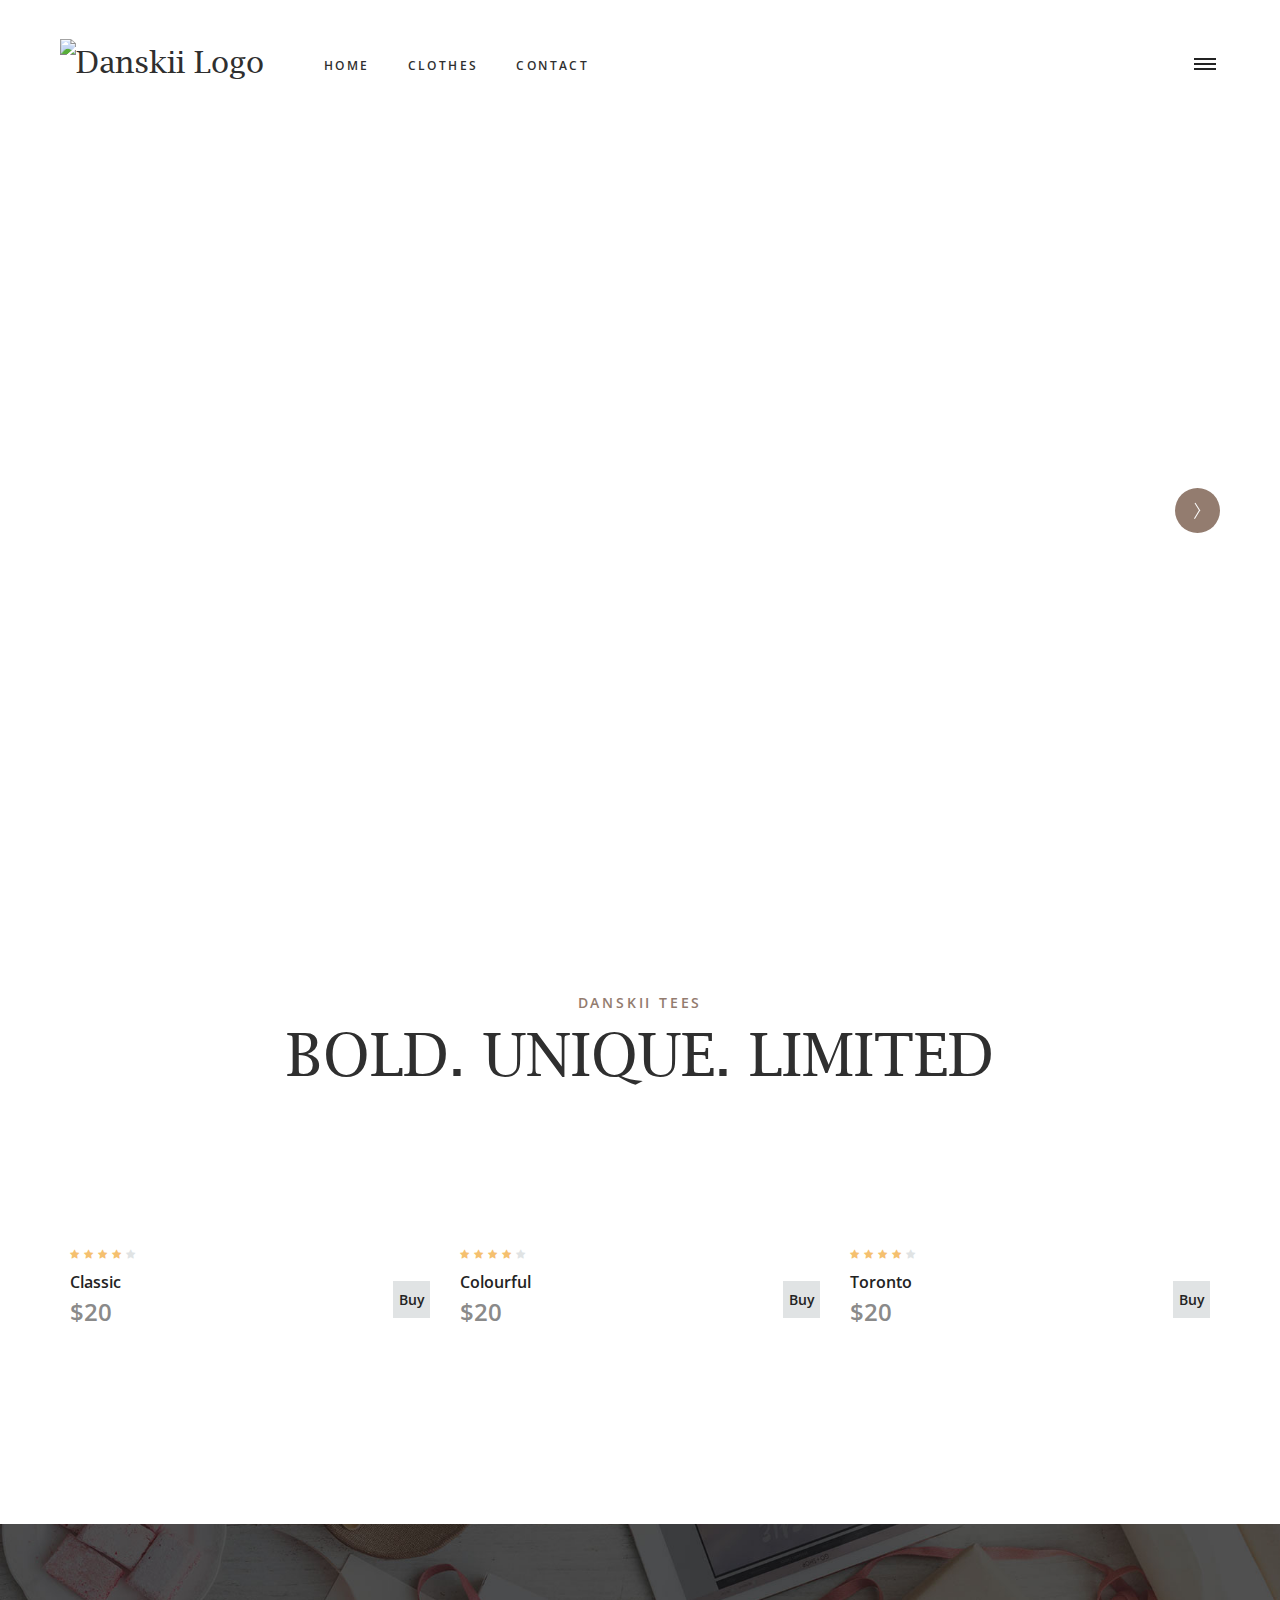
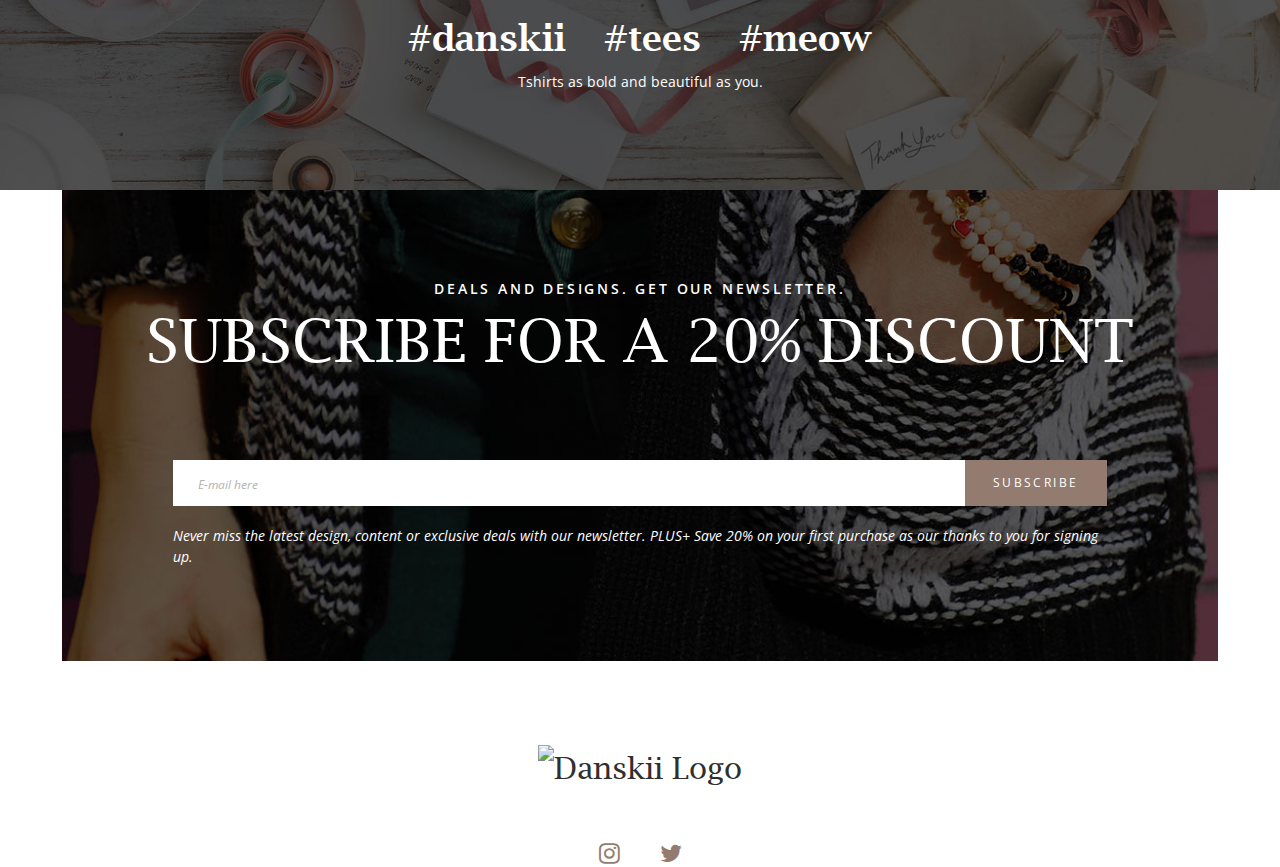
==== commit f0baadae: "Added newsletter signup" ====
--- a/index.html
+++ b/index.html
@@ -1,229 +1,292 @@
-<!DOCTYPE html>
+﻿<!DOCTYPE html>
 <html lang="en">
 <head>
-<title>Wish</title>
-<meta charset="utf-8">
-<meta http-equiv="X-UA-Compatible" content="IE=edge">
-<meta name="description" content="Wish shop project">
-<meta name="viewport" content="width=device-width, initial-scale=1">
-<link rel="stylesheet" type="text/css" href="styles/bootstrap4/bootstrap.min.css">
-<link href="plugins/font-awesome-4.7.0/css/font-awesome.min.css" rel="stylesheet" type="text/css">
-<link rel="stylesheet" type="text/css" href="plugins/OwlCarousel2-2.2.1/owl.carousel.css">
-<link rel="stylesheet" type="text/css" href="plugins/OwlCarousel2-2.2.1/owl.theme.default.css">
-<link rel="stylesheet" type="text/css" href="plugins/OwlCarousel2-2.2.1/animate.css">
-<link href="plugins/colorbox/colorbox.css" rel="stylesheet" type="text/css">
-<link rel="stylesheet" type="text/css" href="styles/main_styles.css">
-<link rel="stylesheet" type="text/css" href="styles/responsive.css">
+	<title>Danskii</title>
+	<meta charset="utf-8">
+	<meta http-equiv="X-UA-Compatible" content="IE=edge">
+	<meta name="viewport" content="width=device-width, initial-scale=1">
+	<link rel="stylesheet" type="text/css" href="styles/bootstrap4/bootstrap.min.css">
+	<link href="plugins/font-awesome-4.7.0/css/font-awesome.min.css" rel="stylesheet" type="text/css">
+	<link rel="stylesheet" type="text/css" href="plugins/OwlCarousel2-2.2.1/owl.carousel.css">
+	<link rel="stylesheet" type="text/css" href="plugins/OwlCarousel2-2.2.1/owl.theme.default.css">
+	<link rel="stylesheet" type="text/css" href="plugins/OwlCarousel2-2.2.1/animate.css">
+	<link href="plugins/colorbox/colorbox.css" rel="stylesheet" type="text/css">
+	<link rel="stylesheet" type="text/css" href="styles/main_styles.css">
+	<link rel="stylesheet" type="text/css" href="styles/responsive.css">
+
+	<!-- begin autotracking + google analytics script -->
+
+	<script>
+		window.ga = window.ga || function () { (ga.q = ga.q || []).push(arguments) }; ga.l = +new Date;
+		ga('create', 'UA-105716116-4', 'auto');
+		// Replace the following lines with the plugins you want to use.
+		ga('require', 'cleanUrlTracker');
+		ga('require', 'eventTracker');
+		ga('require', 'impressionTracker');
+		ga('require', 'maxScrollTracker');
+		ga('require', 'mediaQueryTracker');
+		ga('require', 'outboundFormTracker');
+		ga('require', 'outboundLinkTracker');
+		ga('require', 'pageVisibilityTracker');
+		ga('require', 'socialWidgetTracker');
+		ga('require', 'urlChangeTracker');
+		// ...
+		ga('send', 'pageview');
+	</script>
+	<script async src="https://www.google-analytics.com/analytics.js"></script>
+	<script async src="autotrack.js"></script>
+
+	<!-- end autotracking + google analytics script -->
+	<!-- Facebook Pixel Code -->
+	<script>
+		!function (f, b, e, v, n, t, s) {
+			if (f.fbq) return; n = f.fbq = function () {
+				n.callMethod ?
+					n.callMethod.apply(n, arguments) : n.queue.push(arguments)
+			};
+			if (!f._fbq) f._fbq = n; n.push = n; n.loaded = !0; n.version = '2.0';
+			n.queue = []; t = b.createElement(e); t.async = !0;
+			t.src = v; s = b.getElementsByTagName(e)[0];
+			s.parentNode.insertBefore(t, s)
+		}(window, document, 'script',
+			'https://connect.facebook.net/en_US/fbevents.js');
+		fbq('init', '148719142616558');
+		fbq('track', 'PageView');
+	</script>
+	<noscript>
+		<img height="1" width="1" style="display:none"
+			 src="https://www.facebook.com/tr?id=148719142616558&ev=PageView&noscript=1" />
+	</noscript>
+	<!-- End Facebook Pixel Code -->
 </head>
 <body>
 
-<div class="super_container">
-	
-	<!-- Header -->
-
-	<header class="header">
-		<div class="header_inner d-flex flex-row align-items-center justify-content-start">
-			<div class="logo"><a href="#">Wish</a></div>
-			<nav class="main_nav">
-				<ul>
-					<li><a href="#">home</a></li>
-					<li><a href="categories.html">clothes</a></li>
-					<li><a href="categories.html">accessories</a></li>
-					<li><a href="categories.html">lingerie</a></li>
-					<li><a href="contact.html">contact</a></li>
+	<div class="super_container">
+
+		<!-- Header -->
+
+		<header class="header">
+			<div class="header_inner d-flex flex-row align-items-center justify-content-start">
+				<div class="logo"><a href="#"><img class="danskiiLogo" src="images/branding/danskii-cat-words.jpg" alt="Danskii Logo" /></a></div>
+				<nav class="main_nav">
+					<ul>
+						<li><a href="#">home</a></li>
+						<li><a href="#clothingSection">clothes</a></li>
+						<li><a href="mailto:dpuiatti@gmail.com">contact</a></li>
+					</ul>
+				</nav>
+				<div class="header_content ml-auto">
+					<!--<div class="search header_search">
+						<form action="#">
+							<input type="search" class="search_input" required="required">
+							<button type="submit" id="search_button" class="search_button"><img src="images/magnifying-glass.svg" alt=""></button>
+						</form>
+					</div>-->
+					<div class="shopping">
+						<!-- Cart -->
+						<a href="#">
+							<!--<div class="cart">
+								<img src="images/shopping-bag.svg" alt="">
+								<div class="cart_num_container">
+									<div class="cart_num_inner">
+										<div class="cart_num">1</div>
+									</div>
+								</div>
+							</div>-->
+						</a>
+						<!-- Star -->
+						<!--<a href="#">
+							<div class="star">
+								<img src="images/star.svg" alt="">
+								<div class="star_num_container">
+									<div class="star_num_inner">
+										<div class="star_num">0</div>
+									</div>
+								</div>
+							</div>
+						</a>-->
+						<!-- Avatar -->
+						<!--<a href="#">
+							<div class="avatar">
+								<img src="images/avatar.svg" alt="">
+							</div>
+						</a>-->
+					</div>
+				</div>
+
+				<div class="burger_container d-flex flex-column align-items-center justify-content-around menu_mm"><div></div><div></div><div></div></div>
+			</div>
+		</header>
+
+		<!-- Menu -->
+
+		<div class="menu d-flex flex-column align-items-end justify-content-start text-right menu_mm trans_400">
+			<div class="menu_close_container"><div class="menu_close"><div></div><div></div></div></div>
+			<div class="logo menu_mm"><a href="#"><img class="danskiiLogo" src="images/branding/danskii-cat-words.jpg" alt="Danskii Logo" /></a></div>
+			<!--<div class="search">
+				<form action="#">
+					<input type="search" class="search_input menu_mm" required="required">
+					<button type="submit" id="search_button_menu" class="search_button menu_mm"><img class="menu_mm" src="images/magnifying-glass.svg" alt=""></button>
+				</form>
+			</div>-->
+			<nav class="menu_nav">
+				<ul class="menu_mm">
+					<li class="menu_mm"><a href="#">home</a></li>
+					<li class="menu_mm"><a href="#clothingSection">clothes</a></li>
+					<li class="menu_mm"><a href="mailto:dpuiatti@gmail.com">contact</a></li>
 				</ul>
 			</nav>
-			<div class="header_content ml-auto">
-				<div class="search header_search">
-					<form action="#">
-						<input type="search" class="search_input" required="required">
-						<button type="submit" id="search_button" class="search_button"><img src="images/magnifying-glass.svg" alt=""></button>
-					</form>
-				</div>
-				<div class="shopping">
-					<!-- Cart -->
-					<a href="#">
-						<div class="cart">
-							<img src="images/shopping-bag.svg" alt="">
-							<div class="cart_num_container">
-								<div class="cart_num_inner">
-									<div class="cart_num">1</div>
+		</div>
+
+		<!-- Home -->
+
+		<div class="home">
+
+			<!-- Home Slider -->
+
+			<div class="home_slider_container">
+				<div class="owl-carousel owl-theme home_slider">
+
+					<!-- Home Slider Item -->
+					<div class="owl-item">
+						<div class="home_slider_background" style="background-image:url(images/carousel/1.jpg)"></div>
+						<div class="home_slider_content">
+							<div class="home_slider_content_inner">
+								<!--<div class="home_slider_subtitle">Promo Prices</div>
+								<div class="home_slider_title">New Collection</div>-->
+							</div>
+						</div>
+					</div>
+
+					<!-- Home Slider Item -->
+					<div class="owl-item">
+						<div class="home_slider_background" style="background-image:url(images/carousel/2.jpg)"></div>
+						<div class="home_slider_content">
+							<div class="home_slider_content_inner">
+								<!--<div class="home_slider_subtitle">Promo Prices</div>
+								<div class="home_slider_title">New Collection</div>-->
+							</div>
+						</div>
+					</div>
+
+					<!-- Home Slider Item -->
+					<div class="owl-item">
+						<div class="home_slider_background" style="background-image:url(images/carousel/3.jpg)"></div>
+						<div class="home_slider_content">
+							<div class="home_slider_content_inner">
+								<div class="home_slider_subtitle">Promo Prices</div>
+								<div class="home_slider_title">New Collection</div>
+							</div>
+						</div>
+					</div>
+
+					<!-- Home Slider Item -->
+					<div class="owl-item">
+						<div class="home_slider_background" style="background-image:url(images/carousel/6.jpg)"></div>
+						<div class="home_slider_content">
+							<div class="home_slider_content_inner">
+								<!--<div class="home_slider_subtitle">Promo Prices</div>
+								<div class="home_slider_title">New Collection</div>-->
+							</div>
+						</div>
+					</div>
+
+					<!-- Home Slider Item -->
+					<div class="owl-item">
+						<div class="home_slider_background" style="background-image:url(images/carousel/7.jpg)"></div>
+						<div class="home_slider_content">
+							<div class="home_slider_content_inner">
+								<!--<div class="home_slider_subtitle">Promo Prices</div>
+								<div class="home_slider_title">New Collection</div>-->
+							</div>
+						</div>
+					</div>
+				</div>
+
+				<!-- Home Slider Nav -->
+
+				<div class="home_slider_next d-flex flex-column align-items-center justify-content-center"><img src="images/arrow_r.png" alt=""></div>
+
+				<!-- Home Slider Dots -->
+
+				<div class="home_slider_dots_container">
+					<div class="container">
+						<div class="row">
+							<div class="col">
+								<div class="home_slider_dots">
+									<ul id="home_slider_custom_dots" class="home_slider_custom_dots">
+										<li class="home_slider_custom_dot active">01.<div></div></li>
+										<li class="home_slider_custom_dot">02.<div></div></li>
+										<li class="home_slider_custom_dot">03.<div></div></li>
+										<li class="home_slider_custom_dot">04.<div></div></li>
+										<li class="home_slider_custom_dot">05.<div></div></li>
+										<li class="home_slider_custom_dot">06.<div></div></li>
+										<li class="home_slider_custom_dot">07.<div></div></li>
+									</ul>
 								</div>
 							</div>
 						</div>
-					</a>
-					<!-- Star -->
-					<a href="#">
-						<div class="star">
-							<img src="images/star.svg" alt="">
-							<div class="star_num_container">
-								<div class="star_num_inner">
-									<div class="star_num">0</div>
-								</div>
-							</div>
-						</div>
-					</a>
-					<!-- Avatar -->
-					<a href="#">
-						<div class="avatar">
-							<img src="images/avatar.svg" alt="">
-						</div>
-					</a>
-				</div>
-			</div>
-
-			<div class="burger_container d-flex flex-column align-items-center justify-content-around menu_mm"><div></div><div></div><div></div></div>
-		</div>
-	</header>
-
-	<!-- Menu -->
-
-	<div class="menu d-flex flex-column align-items-end justify-content-start text-right menu_mm trans_400">
-		<div class="menu_close_container"><div class="menu_close"><div></div><div></div></div></div>
-		<div class="logo menu_mm"><a href="#">Wish</a></div>
-		<div class="search">
-			<form action="#">
-				<input type="search" class="search_input menu_mm" required="required">
-				<button type="submit" id="search_button_menu" class="search_button menu_mm"><img class="menu_mm" src="images/magnifying-glass.svg" alt=""></button>
-			</form>
-		</div>
-		<nav class="menu_nav">
-			<ul class="menu_mm">
-				<li class="menu_mm"><a href="#">home</a></li>
-				<li class="menu_mm"><a href="#">clothes</a></li>
-				<li class="menu_mm"><a href="#">accessories</a></li>
-				<li class="menu_mm"><a href="#">lingerie</a></li>
-				<li class="menu_mm"><a href="#">contact</a></li>
-			</ul>
-		</nav>
-	</div>
-
-	<!-- Home -->
-
-	<div class="home">
-		
-		<!-- Home Slider -->
-
-		<div class="home_slider_container">
-			<div class="owl-carousel owl-theme home_slider">
-				
-				<!-- Home Slider Item -->
-				<div class="owl-item">
-					<div class="home_slider_background" style="background-image:url(images/home_slider_1.jpg)"></div>
-					<div class="home_slider_content">
-						<div class="home_slider_content_inner">
-							<div class="home_slider_subtitle">Promo Prices</div>
-							<div class="home_slider_title">New Collection</div>
-						</div>	
-					</div>
-				</div>
-
-				<!-- Home Slider Item -->
-				<div class="owl-item">
-					<div class="home_slider_background" style="background-image:url(images/home_slider_1.jpg)"></div>
-					<div class="home_slider_content">
-						<div class="home_slider_content_inner">
-							<div class="home_slider_subtitle">Promo Prices</div>
-							<div class="home_slider_title">New Collection</div>
-						</div>	
-					</div>
-				</div>
-
-				<!-- Home Slider Item -->
-				<div class="owl-item">
-					<div class="home_slider_background" style="background-image:url(images/home_slider_1.jpg)"></div>
-					<div class="home_slider_content">
-						<div class="home_slider_content_inner">
-							<div class="home_slider_subtitle">Promo Prices</div>
-							<div class="home_slider_title">New Collection</div>
-						</div>	
-					</div>
-				</div>
-
-			</div>
-			
-			<!-- Home Slider Nav -->
-
-			<div class="home_slider_next d-flex flex-column align-items-center justify-content-center"><img src="images/arrow_r.png" alt=""></div>
-
-			<!-- Home Slider Dots -->
-
-			<div class="home_slider_dots_container">
-				<div class="container">
-					<div class="row">
-						<div class="col">
-							<div class="home_slider_dots">
-								<ul id="home_slider_custom_dots" class="home_slider_custom_dots">
-									<li class="home_slider_custom_dot active">01.<div></div></li>
-									<li class="home_slider_custom_dot">02.<div></div></li>
-									<li class="home_slider_custom_dot">03.<div></div></li>
-								</ul>
-							</div>
-						</div>
-					</div>
-				</div>		
-			</div>
-		</div>
-	</div>
-
-	<!-- Promo -->
-
-	<div class="promo">
-		<div class="container">
-			<div class="row">
-				<div class="col">
-					<div class="section_title_container text-center">
-						<div class="section_subtitle">only the best</div>
-						<div class="section_title">promo prices</div>
-					</div>
-				</div>
-			</div>
-			<div class="row promo_container">
-
-				<!-- Promo Item -->
-				<div class="col-lg-4 promo_col">
-					<div class="promo_item">
-						<div class="promo_image">
-							<img src="images/promo_1.jpg" alt="">
-							<div class="promo_content promo_content_1">
-								<div class="promo_title">-30% off</div>
-								<div class="promo_subtitle">on all bags</div>
-							</div>
-						</div>
-						<div class="promo_link"><a href="#">Shop Now</a></div>
-					</div>
-				</div>
-
-				<!-- Promo Item -->
-				<div class="col-lg-4 promo_col">
-					<div class="promo_item">
-						<div class="promo_image">
-							<img src="images/promo_2.jpg" alt="">
-							<div class="promo_content promo_content_2">
-								<div class="promo_title">-30% off</div>
-								<div class="promo_subtitle">coats & jackets</div>
-							</div>
-						</div>
-						<div class="promo_link"><a href="#">Shop Now</a></div>
-					</div>
-				</div>
-
-				<!-- Promo Item -->
-				<div class="col-lg-4 promo_col">
-					<div class="promo_item">
-						<div class="promo_image">
-							<img src="images/promo_3.jpg" alt="">
-							<div class="promo_content promo_content_3">
-								<div class="promo_title">-25% off</div>
-								<div class="promo_subtitle">on Sandals</div>
-							</div>
-						</div>
-						<div class="promo_link"><a href="#">Shop Now</a></div>
-					</div>
-				</div>
-
-			</div>
-		</div>
+					</div>
+				</div>
+			</div>
+		</div>
+
+		<!-- Promo -->
+		<!--<div class="promo">
+			<div class="container">
+				<div class="row">
+					<div class="col">
+						<div class="section_title_container text-center">
+							<div class="section_subtitle" id="clothingSection">
+								Bold. Unique. Limited. <br />
+								Check out our exclusive
+							</div>
+							<div class="section_title">promo prices</div>
+						</div>
+					</div>
+				</div>
+				<div class="row promo_container">-->
+		<!-- Promo Item -->
+		<!--<div class="col-lg-4 promo_col">
+			<div class="promo_item">
+				<div class="promo_image">
+					<img src="images/promo_1.jpg" alt="">
+					<div class="promo_content promo_content_1">
+						<div class="promo_title">-30% off</div>
+						<div class="promo_subtitle">on all bags</div>
+					</div>
+				</div>
+				<div class="promo_link"><a href="#">Shop Now</a></div>
+			</div>
+		</div>-->
+		<!-- Promo Item -->
+		<!--<div class="col-lg-4 promo_col">
+			<div class="promo_item">
+				<div class="promo_image">
+					<img src="images/promo_2.jpg" alt="">
+					<div class="promo_content promo_content_2">
+						<div class="promo_title">-30% off</div>
+						<div class="promo_subtitle">coats & jackets</div>
+					</div>
+				</div>
+				<div class="promo_link"><a href="#">Shop Now</a></div>
+			</div>
+		</div>-->
+		<!-- Promo Item -->
+		<!--<div class="col-lg-4 promo_col">
+			<div class="promo_item">
+				<div class="promo_image">
+					<img src="images/promo_3.jpg" alt="">
+					<div class="promo_content promo_content_3">
+						<div class="promo_title">-25% off</div>
+						<div class="promo_subtitle">on Sandals</div>
+					</div>
+				</div>
+				<div class="promo_link"><a href="#">Shop Now</a></div>
+			</div>
+		</div>-->
+	</div>
+	</div>
 	</div>
 
 	<!-- New Arrivals -->
@@ -233,8 +296,8 @@
 			<div class="row">
 				<div class="col">
 					<div class="section_title_container text-center">
-						<div class="section_subtitle">only the best</div>
-						<div class="section_title">new arrivals</div>
+						<div class="section_subtitle">Danskii Tees</div>
+						<div class="section_title">Bold. Unique. Limited</div>
 					</div>
 				</div>
 			</div>
@@ -244,7 +307,7 @@
 				<div class="col-lg-4 product_col">
 					<div class="product">
 						<div class="product_image">
-							<img src="images/product_1.jpg" alt="">
+							<a href="https://teespring.com/new-danskii-white-tee#pid=2&cid=2122&sid=back"><img src="images/products/tees/original.png" alt=""></a>
 						</div>
 						<div class="rating rating_4">
 							<i class="fa fa-star"></i>
@@ -255,12 +318,12 @@
 						</div>
 						<div class="product_content clearfix">
 							<div class="product_info">
-								<div class="product_name"><a href="product.html">Woman's Long Dress</a></div>
-								<div class="product_price">$45.00</div>
+								<div class="product_name"><a href="product.html">Classic</a></div>
+								<div class="product_price">$20</div>
 							</div>
 							<div class="product_options">
-								<div class="product_buy product_option"><img src="images/shopping-bag-white.svg" alt=""></div>
-								<div class="product_fav product_option">+</div>
+
+								<a href="https://teespring.com/new-danskii-white-tee#pid=2&cid=2122&sid=back"><div class="product_fav product_option">Buy</div></a>
 							</div>
 						</div>
 					</div>
@@ -270,7 +333,7 @@
 				<div class="col-lg-4 product_col">
 					<div class="product">
 						<div class="product_image">
-							<img src="images/product_2.jpg" alt="">
+							<a href="https://teespring.com/new-colorful-danskii#pid=2&cid=2397&sid=back"><img src="images/products/tees/colourful.png" alt=""></a>
 						</div>
 						<div class="rating rating_4">
 							<i class="fa fa-star"></i>
@@ -281,12 +344,12 @@
 						</div>
 						<div class="product_content clearfix">
 							<div class="product_info">
-								<div class="product_name"><a href="product.html">2 Piece Swimsuit</a></div>
-								<div class="product_price">$35.00</div>
+								<div class="product_name"><a href="product.html">Colourful</a></div>
+								<div class="product_price">$20</div>
 							</div>
 							<div class="product_options">
-								<div class="product_buy product_option"><img src="images/shopping-bag-white.svg" alt=""></div>
-								<div class="product_fav product_option">+</div>
+
+								<a href="https://teespring.com/new-colorful-danskii#pid=2&cid=2397&sid=back"><div class="product_fav product_option">Buy</div></a>
 							</div>
 						</div>
 					</div>
@@ -296,7 +359,7 @@
 				<div class="col-lg-4 product_col">
 					<div class="product">
 						<div class="product_image">
-							<img src="images/product_3.jpg" alt="">
+							<a href="https://teespring.com/new-danskii-toronto#pid=2&cid=2122&sid=back"><img src="images/products/tees/toronto-back.png" alt=""></a>
 						</div>
 						<div class="rating rating_4">
 							<i class="fa fa-star"></i>
@@ -307,24 +370,22 @@
 						</div>
 						<div class="product_content clearfix">
 							<div class="product_info">
-								<div class="product_name"><a href="product.html">Man Blue Jacket</a></div>
-								<div class="product_price">$145.00</div>
+								<div class="product_name"><a href="product.html">Toronto</a></div>
+								<div class="product_price">$20</div>
 							</div>
 							<div class="product_options">
-								<div class="product_buy product_option"><img src="images/shopping-bag-white.svg" alt=""></div>
-								<div class="product_fav product_option">+</div>
-							</div>
-						</div>
-					</div>
-				</div>
-
+
+								<a href="https://teespring.com/new-danskii-toronto#pid=2&cid=2122&sid=back"><div class="product_fav product_option">Buy</div></a>
+							</div>
+						</div>
+					</div>
+				</div>
 			</div>
 		</div>
 	</div>
 
 	<!-- Extra -->
-
-	<div class="extra clearfix">
+	<!--<div class="extra clearfix">
 		<div class="extra_promo extra_promo_1">
 			<div class="extra_promo_image" style="background-image:url(images/extra_1.jpg)"></div>
 			<div class="extra_1_content d-flex flex-column align-items-center justify-content-center text-center">
@@ -346,8 +407,7 @@
 				<div class="button extra_2_button"><a href="checkout.html">check out</a></div>
 			</div>
 		</div>
-	</div>
-
+	</div>-->
 	<!-- Gallery -->
 
 	<div class="gallery">
@@ -357,70 +417,96 @@
 				<div class="col">
 					<div class="gallery_title text-center">
 						<ul>
-							<li><a href="#">#wish</a></li>
-							<li><a href="#">#wishinstagram</a></li>
-							<li><a href="#">#wishgirl</a></li>
+							<li><a href="#">#danskii</a></li>
+							<li><a href="#">#tees</a></li>
+							<li><a href="#">#meow</a></li>
 						</ul>
 					</div>
-					<div class="gallery_text text-center">*Integer ut imperdiet erat. Quisque ultricies lectus tellus, eu tristique magna pharetra.</div>
-					<div class="button gallery_button"><a href="#">submit</a></div>
-				</div>
-			</div>
-		</div>	
+					<div class="gallery_text text-center">Tshirts as bold and beautiful as you.</div>
+					<!--<div class="button gallery_button"><a href="#">submit</a></div>-->
+				</div>
+			</div>
+		</div>
 		<div class="gallery_slider_container">
-			
+
 			<!-- Gallery Slider -->
 			<div class="owl-carousel owl-theme gallery_slider">
-				
-				<!-- Gallery Item -->
-				<div class="owl-item gallery_item">
-					<a class="colorbox" href="images/gallery_1.jpg">
-						<img src="images/gallery_1.jpg" alt="">
+
+				<!-- Gallery Item -->
+				<div class="owl-item gallery_item">
+					<a class="colorbox" href="images/">
+						<img src="images/thumbnail-slider/1.jpg" alt="">
 					</a>
 				</div>
 
 				<!-- Gallery Item -->
 				<div class="owl-item gallery_item">
 					<a class="colorbox" href="images/gallery_2.jpg">
-						<img src="images/gallery_2.jpg" alt="">
+						<img src="images/thumbnail-slider/2.jpg" alt="">
 					</a>
 				</div>
 
 				<!-- Gallery Item -->
 				<div class="owl-item gallery_item">
 					<a class="colorbox" href="images/gallery_3.jpg">
-						<img src="images/gallery_3.jpg" alt="">
+						<img src="images/thumbnail-slider/3.jpg" alt="">
 					</a>
 				</div>
 
 				<!-- Gallery Item -->
 				<div class="owl-item gallery_item">
 					<a class="colorbox" href="images/gallery_4.jpg">
-						<img src="images/gallery_4.jpg" alt="">
+						<img src="images/thumbnail-slider/4.jpg" alt="">
 					</a>
 				</div>
 
 				<!-- Gallery Item -->
 				<div class="owl-item gallery_item">
 					<a class="colorbox" href="images/gallery_5.jpg">
-						<img src="images/gallery_5.jpg" alt="">
+						<img src="images/thumbnail-slider/5.jpg" alt="">
 					</a>
 				</div>
 
 				<!-- Gallery Item -->
 				<div class="owl-item gallery_item">
 					<a class="colorbox" href="images/gallery_6.jpg">
-						<img src="images/gallery_6.jpg" alt="">
-					</a>
-				</div>
-
-			</div>
-		</div>	
+						<img src="images/thumbnail-slider/6.jpg" alt="">
+					</a>
+				</div>
+
+				<!-- Gallery Item -->
+				<div class="owl-item gallery_item">
+					<a class="colorbox" href="images/gallery_7.jpg">
+						<img src="images/thumbnail-slider/7.jpg" alt="">
+					</a>
+				</div>
+
+				<!-- Gallery Item -->
+				<div class="owl-item gallery_item">
+					<a class="colorbox" href="images/gallery_8.jpg">
+						<img src="images/thumbnail-slider/8.jpg" alt="">
+					</a>
+				</div>
+
+				<!-- Gallery Item -->
+				<div class="owl-item gallery_item">
+					<a class="colorbox" href="images/gallery_9.jpg">
+						<img src="images/thumbnail-slider/9.jpg" alt="">
+					</a>
+				</div>
+
+				<!-- Gallery Item -->
+				<div class="owl-item gallery_item">
+					<a class="colorbox" href="images/gallery_10.jpg">
+						<img src="images/thumbnail-slider/10.jpg" alt="">
+					</a>
+				</div>
+			</div>
+		</div>
 	</div>
 
 	<!-- Testimonials -->
-
-	<div class="testimonials">
+	<!--<div class="testimonials">
 		<div class="container">
 			<div class="row">
 				<div class="col">
@@ -434,43 +520,39 @@
 				<div class="col">
 
 					<!-- Testimonials Slider -->
-					<div class="owl-carousel owl-theme test_slider text-center">
-
-						<!-- Testimonial Item -->
-						<div class="owl-item">
-							<div class="test_text">“Integer ut imperdiet erat. Quisque ultricies lectus tellus, eu tristique magna pharetra nec. Fusce vel lorem libero. Integer ex mi, facilisis sed nisi ut, vestibulum ultrices nulla. Aliquam egestas tempor leo.”</div>
-							<div class="test_content">
-								<div class="test_image"><img src="images/testimonials.jpg" alt=""></div>
-								<div class="test_name">Christinne Smith</div>
-								<div class="test_title">client</div>
-							</div>
-						</div>
-
-						<!-- Testimonial Item -->
-						<div class="owl-item">
-							<div class="test_text">“Integer ut imperdiet erat. Quisque ultricies lectus tellus, eu tristique magna pharetra nec. Fusce vel lorem libero. Integer ex mi, facilisis sed nisi ut, vestibulum ultrices nulla. Aliquam egestas tempor leo.”</div>
-							<div class="test_content">
-								<div class="test_image"><img src="images/testimonials.jpg" alt=""></div>
-								<div class="test_name">Christinne Smith</div>
-								<div class="test_title">client</div>
-							</div>
-						</div>
-
-						<!-- Testimonial Item -->
-						<div class="owl-item">
-							<div class="test_text">“Integer ut imperdiet erat. Quisque ultricies lectus tellus, eu tristique magna pharetra nec. Fusce vel lorem libero. Integer ex mi, facilisis sed nisi ut, vestibulum ultrices nulla. Aliquam egestas tempor leo.”</div>
-							<div class="test_content">
-								<div class="test_image"><img src="images/testimonials.jpg" alt=""></div>
-								<div class="test_name">Christinne Smith</div>
-								<div class="test_title">client</div>
-							</div>
-						</div>
-
-					</div>
-
-				</div>
-			</div>
-		</div>
+	<div class="owl-carousel owl-theme test_slider text-center">
+
+		<!-- Testimonial Item -->
+		<!--<div class="owl-item">
+			<div class="test_text">“Integer ut imperdiet erat. Quisque ultricies lectus tellus, eu tristique magna pharetra nec. Fusce vel lorem libero. Integer ex mi, facilisis sed nisi ut, vestibulum ultrices nulla. Aliquam egestas tempor leo.”</div>
+			<div class="test_content">
+				<div class="test_image"><img src="images/testimonials.jpg" alt=""></div>
+				<div class="test_name">Christinne Smith</div>
+				<div class="test_title">client</div>
+			</div>
+		</div>-->
+		<!-- Testimonial Item -->
+		<!--<div class="owl-item">
+			<div class="test_text">“Integer ut imperdiet erat. Quisque ultricies lectus tellus, eu tristique magna pharetra nec. Fusce vel lorem libero. Integer ex mi, facilisis sed nisi ut, vestibulum ultrices nulla. Aliquam egestas tempor leo.”</div>
+			<div class="test_content">
+				<div class="test_image"><img src="images/testimonials.jpg" alt=""></div>
+				<div class="test_name">Christinne Smith</div>
+				<div class="test_title">client</div>
+			</div>
+		</div>-->
+		<!-- Testimonial Item -->
+		<!--<div class="owl-item">
+			<div class="test_text">“Integer ut imperdiet erat. Quisque ultricies lectus tellus, eu tristique magna pharetra nec. Fusce vel lorem libero. Integer ex mi, facilisis sed nisi ut, vestibulum ultrices nulla. Aliquam egestas tempor leo.”</div>
+			<div class="test_content">
+				<div class="test_image"><img src="images/testimonials.jpg" alt=""></div>
+				<div class="test_name">Christinne Smith</div>
+				<div class="test_title">client</div>
+			</div>
+		</div>-->
+	</div>
+	</div>
+	</div>
+	</div>
 	</div>
 
 	<!-- Newsletter -->
@@ -482,20 +564,21 @@
 				<div class="row">
 					<div class="col">
 						<div class="section_title_container text-center">
-							<div class="section_subtitle">only the best</div>
+							<div class="section_subtitle">deals and designs. get our newsletter.</div>
 							<div class="section_title">subscribe for a 20% discount</div>
 						</div>
 					</div>
 				</div>
 				<div class="row newsletter_container">
 					<div class="col-lg-10 offset-lg-1">
-						<div class="newsletter_form_container">
-							<form action="#">
-								<input type="email" class="newsletter_input" required="required" placeholder="E-mail here">
-								<button type="submit" class="newsletter_button">subscribe</button>
+						<div class="newsletter_form_container" id="mc_embed_signup">
+							<form action="https://danskii.us17.list-manage.com/subscribe/post?u=7d08f813fabde649ec86df475&amp;id=a2116fbd54" method="post" id="mc-embedded-subscribe-form" name="mc-embedded-subscribe-form" class="validate" target="_blank" novalidate>
+								<input type="email" value="" name="EMAIL" class="required email newsletter_input" id="mce-EMAIL" placeholder="E-mail here">
+
+								<button type="submit" class="newsletter_button" value="Subscribe" name="subscribe" id="mc-embedded-subscribe">subscribe</button>
 							</form>
 						</div>
-						<div class="newsletter_text">Integer ut imperdiet erat. Quisque ultricies lectus tellus, eu tristique magna pharetra nec. Fusce vel lorem libero. Integer ex mi, facilisis sed nisi ut, vestib ulum ultrices nulla. Aliquam egestas tempor leo.</div>
+						<div class="newsletter_text">Never miss the latest design, content or exclusive deals with our newsletter. PLUS+ Save 20% on your first purchase as our thanks to you for signing up.</div>
 					</div>
 				</div>
 			</div>
@@ -508,8 +591,8 @@
 		<div class="container">
 			<div class="row">
 				<div class="col text-center">
-					<div class="footer_logo"><a href="#">Wish</a></div>
-					<nav class="footer_nav">
+					<div class="logo"><a href="#"><img class="danskiiLogo" src="images/branding/danskii-cat-words.jpg" alt="Danskii Logo" /></a></div>
+					<!--<nav class="footer_nav">
 						<ul>
 							<li><a href="index.html">home</a></li>
 							<li><a href="categories.html">clothes</a></li>
@@ -517,32 +600,31 @@
 							<li><a href="categories.html">lingerie</a></li>
 							<li><a href="contact.html">contact</a></li>
 						</ul>
-					</nav>
+					</nav>-->
 					<div class="footer_social">
 						<ul>
-							<li><a href="#"><i class="fa fa-pinterest" aria-hidden="true"></i></a></li>
-							<li><a href="#"><i class="fa fa-linkedin" aria-hidden="true"></i></a></li>
+
 							<li><a href="#"><i class="fa fa-instagram" aria-hidden="true"></i></a></li>
-							<li><a href="#"><i class="fa fa-reddit-alien" aria-hidden="true"></i></a></li>
+
 							<li><a href="#"><i class="fa fa-twitter" aria-hidden="true"></i></a></li>
 						</ul>
 					</div>
-					<div class="copyright"><!-- Link back to Colorlib can't be removed. Template is licensed under CC BY 3.0. -->
-Copyright &copy;<script>document.write(new Date().getFullYear());</script> All rights reserved | This template is made with <i class="fa fa-heart-o" aria-hidden="true"></i> by <a href="https://colorlib.com" target="_blank">Colorlib</a>
-<!-- Link back to Colorlib can't be removed. Template is licensed under CC BY 3.0. --></div>
 				</div>
 			</div>
 		</div>
 	</footer>
-</div>
-
-<script src="js/jquery-3.2.1.min.js"></script>
-<script src="styles/bootstrap4/popper.js"></script>
-<script src="styles/bootstrap4/bootstrap.min.js"></script>
-<script src="plugins/OwlCarousel2-2.2.1/owl.carousel.js"></script>
-<script src="plugins/easing/easing.js"></script>
-<script src="plugins/parallax-js-master/parallax.min.js"></script>
-<script src="plugins/colorbox/jquery.colorbox-min.js"></script>
-<script src="js/custom.js"></script>
+	</div>
+
+	<script src="js/jquery-3.2.1.min.js"></script>
+	<script src="styles/bootstrap4/popper.js"></script>
+	<script src="styles/bootstrap4/bootstrap.min.js"></script>
+	<script src="plugins/OwlCarousel2-2.2.1/owl.carousel.js"></script>
+	<script src="plugins/easing/easing.js"></script>
+	<script src="plugins/parallax-js-master/parallax.min.js"></script>
+	<script src="plugins/colorbox/jquery.colorbox-min.js"></script>
+	<script src="js/custom.js"></script>
+
+	<script type="text/javascript" src="//downloads.mailchimp.com/js/signup-forms/popup/embed.js" data-dojo-config="usePlainJson: true, isDebug: false"></script>
+	<script type="text/javascript">require(["mojo/signup-forms/Loader"], function (L) { L.start({ "baseUrl": "mc.us17.list-manage.com", "uuid": "7d08f813fabde649ec86df475", "lid": "a2116fbd54", "uniqueMethods": false }) })</script>
 </body>
 </html>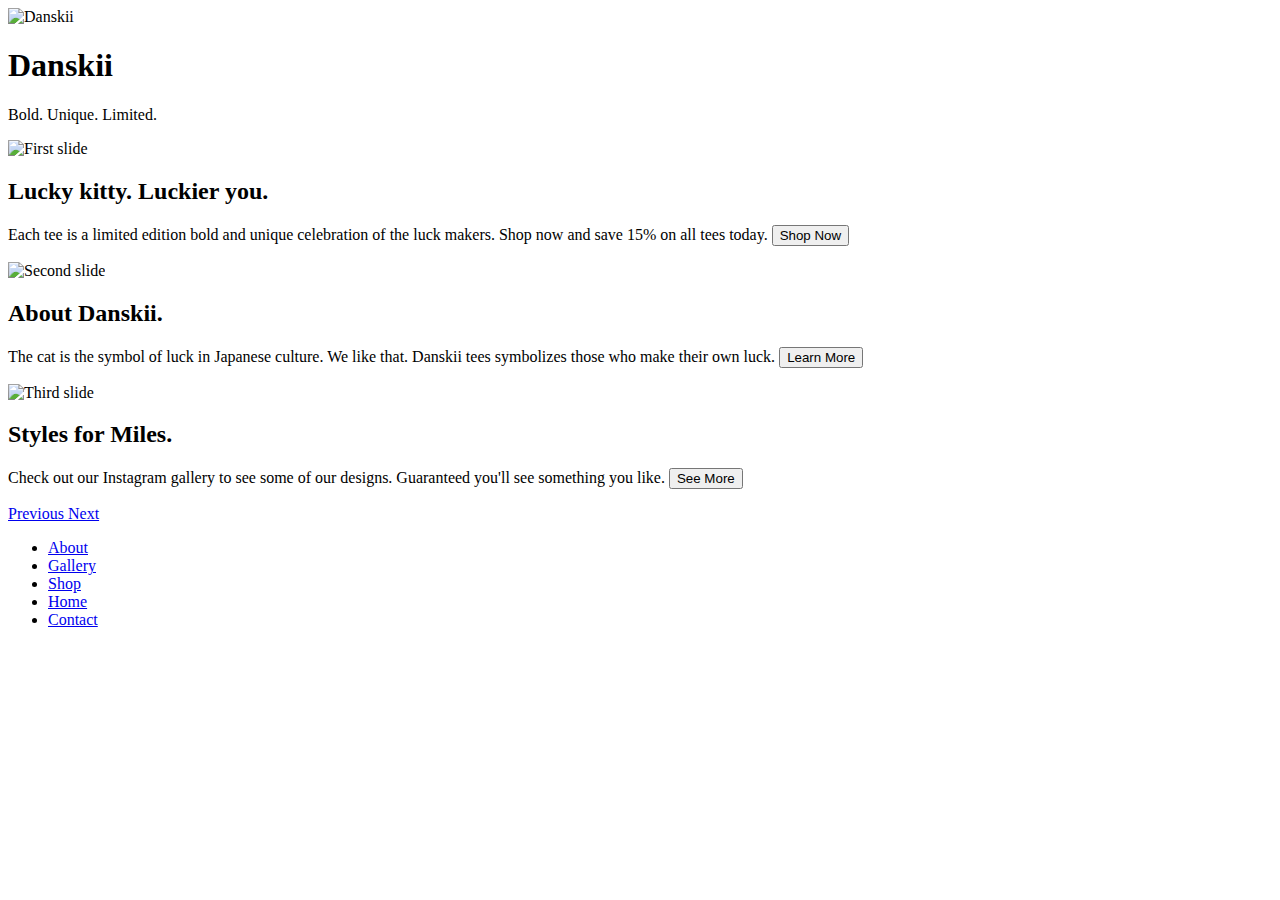
==== commit 7a6c1c34: "!" ====
--- a/index.html
+++ b/index.html
@@ -1,24 +1,34 @@
 ﻿<!DOCTYPE html>
 <html lang="en">
 <head>
-	<title>Danskii</title>
-	<meta charset="utf-8">
-	<meta http-equiv="X-UA-Compatible" content="IE=edge">
-	<meta name="viewport" content="width=device-width, initial-scale=1">
-	<link rel="stylesheet" type="text/css" href="styles/bootstrap4/bootstrap.min.css">
-	<link href="plugins/font-awesome-4.7.0/css/font-awesome.min.css" rel="stylesheet" type="text/css">
-	<link rel="stylesheet" type="text/css" href="plugins/OwlCarousel2-2.2.1/owl.carousel.css">
-	<link rel="stylesheet" type="text/css" href="plugins/OwlCarousel2-2.2.1/owl.theme.default.css">
-	<link rel="stylesheet" type="text/css" href="plugins/OwlCarousel2-2.2.1/animate.css">
-	<link href="plugins/colorbox/colorbox.css" rel="stylesheet" type="text/css">
-	<link rel="stylesheet" type="text/css" href="styles/main_styles.css">
-	<link rel="stylesheet" type="text/css" href="styles/responsive.css">
-
+	<link rel="stylesheet" href="https://stackpath.bootstrapcdn.com/bootstrap/4.1.2/css/bootstrap.min.css" integrity="sha384-Smlep5jCw/wG7hdkwQ/Z5nLIefveQRIY9nfy6xoR1uRYBtpZgI6339F5dgvm/e9B" crossorigin="anonymous">
+
+	<script async src="//pagead2.googlesyndication.com/pagead/js/adsbygoogle.js"></script>
+	<script>
+		(adsbygoogle = window.adsbygoogle || []).push({
+			google_ad_client: "ca-pub-8441597068963545",
+			enable_page_level_ads: true
+		});
+	</script>
+	<link href="https://gallery.mailchimp.com/7d08f813fabde649ec86df475/images/eae868a7-10a9-4c3d-bf69-3418b8f3797d.png"
+		  rel="icon">
+	<link href="//cdn-images.mailchimp.com/embedcode/horizontal-slim-10_7.css"
+		  rel="stylesheet" type="text/css">
+	<meta charset="UTF-8">
+	<title>
+		Danskii
+	</title>
+	<link href="styles.css" rel="stylesheet" type="text/css">
+	<link href="https://cdn.jsdelivr.net/npm/animate.css@3.5.2/animate.min.css"
+		  rel="stylesheet"><!-- Global site tag (gtag.js) - Google Analytics -->
+	<script src="particles.min.js" type="text/javascript">
+	</script>
 	<!-- begin autotracking + google analytics script -->
 
 	<script>
 		window.ga = window.ga || function () { (ga.q = ga.q || []).push(arguments) }; ga.l = +new Date;
 		ga('create', 'UA-105716116-4', 'auto');
+
 		// Replace the following lines with the plugins you want to use.
 		ga('require', 'cleanUrlTracker');
 		ga('require', 'eventTracker');
@@ -31,12 +41,18 @@
 		ga('require', 'socialWidgetTracker');
 		ga('require', 'urlChangeTracker');
 		// ...
+
 		ga('send', 'pageview');
 	</script>
 	<script async src="https://www.google-analytics.com/analytics.js"></script>
 	<script async src="autotrack.js"></script>
 
 	<!-- end autotracking + google analytics script -->
+
+	<script>
+		particlesJS();
+	</script>
+	<link href='https://fonts.googleapis.com/css?family=Lato:300,400,700' rel='stylesheet' type='text/css'>
 	<!-- Facebook Pixel Code -->
 	<script>
 		!function (f, b, e, v, n, t, s) {
@@ -58,573 +74,203 @@
 			 src="https://www.facebook.com/tr?id=148719142616558&ev=PageView&noscript=1" />
 	</noscript>
 	<!-- End Facebook Pixel Code -->
+	<!-- Hotjar Tracking Code for http://www.danskii.com -->
+	<script data-cfasync="false">
+		(function (h, o, t, j, a, r) {
+			h.hj = h.hj || function () { (h.hj.q = h.hj.q || []).push(arguments) };
+			h._hjSettings = { hjid: 763907, hjsv: 6 };
+			a = o.getElementsByTagName('head')[0];
+			r = o.createElement('script'); r.async = 1;
+			r.src = t + h._hjSettings.hjid + j + h._hjSettings.hjsv;
+			a.appendChild(r);
+		})(window, document, 'https://static.hotjar.com/c/hotjar-', '.js?sv=');
+	</script>
 </head>
 <body>
-
-	<div class="super_container">
-
-		<!-- Header -->
-
-		<header class="header">
-			<div class="header_inner d-flex flex-row align-items-center justify-content-start">
-				<div class="logo"><a href="#"><img class="danskiiLogo" src="images/branding/danskii-cat-words.jpg" alt="Danskii Logo" /></a></div>
-				<nav class="main_nav">
-					<ul>
-						<li><a href="#">home</a></li>
-						<li><a href="#clothingSection">clothes</a></li>
-						<li><a href="mailto:dpuiatti@gmail.com">contact</a></li>
-					</ul>
-				</nav>
-				<div class="header_content ml-auto">
-					<!--<div class="search header_search">
-						<form action="#">
-							<input type="search" class="search_input" required="required">
-							<button type="submit" id="search_button" class="search_button"><img src="images/magnifying-glass.svg" alt=""></button>
-						</form>
-					</div>-->
-					<div class="shopping">
-						<!-- Cart -->
-						<a href="#">
-							<!--<div class="cart">
-								<img src="images/shopping-bag.svg" alt="">
-								<div class="cart_num_container">
-									<div class="cart_num_inner">
-										<div class="cart_num">1</div>
-									</div>
-								</div>
-							</div>-->
-						</a>
-						<!-- Star -->
-						<!--<a href="#">
-							<div class="star">
-								<img src="images/star.svg" alt="">
-								<div class="star_num_container">
-									<div class="star_num_inner">
-										<div class="star_num">0</div>
-									</div>
-								</div>
-							</div>
-						</a>-->
-						<!-- Avatar -->
-						<!--<a href="#">
-							<div class="avatar">
-								<img src="images/avatar.svg" alt="">
-							</div>
-						</a>-->
-					</div>
-				</div>
-
-				<div class="burger_container d-flex flex-column align-items-center justify-content-around menu_mm"><div></div><div></div><div></div></div>
-			</div>
-		</header>
-
-		<!-- Menu -->
-
-		<div class="menu d-flex flex-column align-items-end justify-content-start text-right menu_mm trans_400">
-			<div class="menu_close_container"><div class="menu_close"><div></div><div></div></div></div>
-			<div class="logo menu_mm"><a href="#"><img class="danskiiLogo" src="images/branding/danskii-cat-words.jpg" alt="Danskii Logo" /></a></div>
-			<!--<div class="search">
-				<form action="#">
-					<input type="search" class="search_input menu_mm" required="required">
-					<button type="submit" id="search_button_menu" class="search_button menu_mm"><img class="menu_mm" src="images/magnifying-glass.svg" alt=""></button>
-				</form>
-			</div>-->
-			<nav class="menu_nav">
-				<ul class="menu_mm">
-					<li class="menu_mm"><a href="#">home</a></li>
-					<li class="menu_mm"><a href="#clothingSection">clothes</a></li>
-					<li class="menu_mm"><a href="mailto:dpuiatti@gmail.com">contact</a></li>
-				</ul>
-			</nav>
-		</div>
-
-		<!-- Home -->
-
-		<div class="home">
-
-			<!-- Home Slider -->
-
-			<div class="home_slider_container">
-				<div class="owl-carousel owl-theme home_slider">
-
-					<!-- Home Slider Item -->
-					<div class="owl-item">
-						<div class="home_slider_background" style="background-image:url(images/carousel/1.jpg)"></div>
-						<div class="home_slider_content">
-							<div class="home_slider_content_inner">
-								<!--<div class="home_slider_subtitle">Promo Prices</div>
-								<div class="home_slider_title">New Collection</div>-->
-							</div>
+	<div id="particles-js">
+	</div>
+	<img alt="Danskii" class="animated fadeIn" id="logo" src="danskii-cat-optimized.png">
+	<div class="container animated fadeIn" id="bodyAnimation">
+		<div id="signupFormCopy">
+			<h1>
+				Danskii
+			</h1>
+			<p class="homeParagraph">
+				Bold. Unique. Limited.
+			</p>
+
+			<div id="carouselExampleFade" class="carousel slide carousel-fade" data-ride="carousel">
+				<div class="carousel-inner">
+					<div class="carousel-item active">
+						<img class="d-block w-100" src="carousel-images/danskii-carousel-image-1.png" alt="First slide">
+						<div class="carousel-caption">
+							<h2>Lucky kitty. Luckier you.</h2>
+							<p>Each tee is a limited edition bold and unique celebration of the luck makers. Shop now and save 15% on all tees today. <a href="shop-danskii.html"><button type="button" class="btn btn-dark">Shop Now</button></a></p>
 						</div>
 					</div>
-
-					<!-- Home Slider Item -->
-					<div class="owl-item">
-						<div class="home_slider_background" style="background-image:url(images/carousel/2.jpg)"></div>
-						<div class="home_slider_content">
-							<div class="home_slider_content_inner">
-								<!--<div class="home_slider_subtitle">Promo Prices</div>
-								<div class="home_slider_title">New Collection</div>-->
-							</div>
+					<div class="carousel-item">
+						<img class="d-block w-100" src="carousel-images/danskii-carousel-image-2.png" alt="Second slide">
+						<div class="carousel-caption">
+							<h2>About Danskii.</h2>
+							<p>The cat is the symbol of luck in Japanese culture. We like that. Danskii tees symbolizes those who make their own luck. <a href="our-story.html"><button type="button" class="btn btn-dark btn-lg">Learn More</button></a></p>
 						</div>
 					</div>
-
-					<!-- Home Slider Item -->
-					<div class="owl-item">
-						<div class="home_slider_background" style="background-image:url(images/carousel/3.jpg)"></div>
-						<div class="home_slider_content">
-							<div class="home_slider_content_inner">
-								<div class="home_slider_subtitle">Promo Prices</div>
-								<div class="home_slider_title">New Collection</div>
-							</div>
-						</div>
-					</div>
-
-					<!-- Home Slider Item -->
-					<div class="owl-item">
-						<div class="home_slider_background" style="background-image:url(images/carousel/6.jpg)"></div>
-						<div class="home_slider_content">
-							<div class="home_slider_content_inner">
-								<!--<div class="home_slider_subtitle">Promo Prices</div>
-								<div class="home_slider_title">New Collection</div>-->
-							</div>
-						</div>
-					</div>
-
-					<!-- Home Slider Item -->
-					<div class="owl-item">
-						<div class="home_slider_background" style="background-image:url(images/carousel/7.jpg)"></div>
-						<div class="home_slider_content">
-							<div class="home_slider_content_inner">
-								<!--<div class="home_slider_subtitle">Promo Prices</div>
-								<div class="home_slider_title">New Collection</div>-->
-							</div>
+					<div class="carousel-item">
+						<img class="d-block w-100" src="carousel-images/danskii-carousel-image-3.png" alt="Third slide">
+						<div class="carousel-caption">
+							<h2>Styles for Miles.</h2>
+							<p>Check out our Instagram gallery to see some of our designs. Guaranteed you'll see something you like. <a href="gallery.html"><button type="button" class="btn btn-dark">See More</button></a></p>
 						</div>
 					</div>
 				</div>
-
-				<!-- Home Slider Nav -->
-
-				<div class="home_slider_next d-flex flex-column align-items-center justify-content-center"><img src="images/arrow_r.png" alt=""></div>
-
-				<!-- Home Slider Dots -->
-
-				<div class="home_slider_dots_container">
-					<div class="container">
-						<div class="row">
-							<div class="col">
-								<div class="home_slider_dots">
-									<ul id="home_slider_custom_dots" class="home_slider_custom_dots">
-										<li class="home_slider_custom_dot active">01.<div></div></li>
-										<li class="home_slider_custom_dot">02.<div></div></li>
-										<li class="home_slider_custom_dot">03.<div></div></li>
-										<li class="home_slider_custom_dot">04.<div></div></li>
-										<li class="home_slider_custom_dot">05.<div></div></li>
-										<li class="home_slider_custom_dot">06.<div></div></li>
-										<li class="home_slider_custom_dot">07.<div></div></li>
-									</ul>
-								</div>
-							</div>
-						</div>
-					</div>
-				</div>
+				<a class="carousel-control-prev" href="#carouselExampleFade" role="button" data-slide="prev">
+					<span class="carousel-control-prev-icon" aria-hidden="true"></span>
+					<span class="sr-only">Previous</span>
+				</a>
+				<a class="carousel-control-next" href="#carouselExampleFade" role="button" data-slide="next">
+					<span class="carousel-control-next-icon" aria-hidden="true"></span>
+					<span class="sr-only">Next</span>
+				</a>
 			</div>
+
+			<ul class="nav nav-pills nav-fill">
+				<li class="nav-item">
+					<a class="nav-link active" href="our-story.html">About</a>
+				</li>
+				<li class="nav-item">
+					<a class="nav-link active" href="gallery.html">Gallery</a>
+				</li>
+				<li class="nav-item">
+					<a class="nav-link active" href="shop-danskii.html">Shop</a>
+				</li>
+				<li class="nav-item">
+					<a class="nav-link active" href="index.html">Home</a>
+				</li>
+				<li class="nav-item">
+					<a class="nav-link active" href="mailto:dpuiatti@gmail.com">Contact</a>
+				</li>
+			</ul>
 		</div>
-
-		<!-- Promo -->
-		<!--<div class="promo">
-			<div class="container">
-				<div class="row">
-					<div class="col">
-						<div class="section_title_container text-center">
-							<div class="section_subtitle" id="clothingSection">
-								Bold. Unique. Limited. <br />
-								Check out our exclusive
-							</div>
-							<div class="section_title">promo prices</div>
-						</div>
-					</div>
-				</div>
-				<div class="row promo_container">-->
-		<!-- Promo Item -->
-		<!--<div class="col-lg-4 promo_col">
-			<div class="promo_item">
-				<div class="promo_image">
-					<img src="images/promo_1.jpg" alt="">
-					<div class="promo_content promo_content_1">
-						<div class="promo_title">-30% off</div>
-						<div class="promo_subtitle">on all bags</div>
-					</div>
-				</div>
-				<div class="promo_link"><a href="#">Shop Now</a></div>
-			</div>
-		</div>-->
-		<!-- Promo Item -->
-		<!--<div class="col-lg-4 promo_col">
-			<div class="promo_item">
-				<div class="promo_image">
-					<img src="images/promo_2.jpg" alt="">
-					<div class="promo_content promo_content_2">
-						<div class="promo_title">-30% off</div>
-						<div class="promo_subtitle">coats & jackets</div>
-					</div>
-				</div>
-				<div class="promo_link"><a href="#">Shop Now</a></div>
-			</div>
-		</div>-->
-		<!-- Promo Item -->
-		<!--<div class="col-lg-4 promo_col">
-			<div class="promo_item">
-				<div class="promo_image">
-					<img src="images/promo_3.jpg" alt="">
-					<div class="promo_content promo_content_3">
-						<div class="promo_title">-25% off</div>
-						<div class="promo_subtitle">on Sandals</div>
-					</div>
-				</div>
-				<div class="promo_link"><a href="#">Shop Now</a></div>
-			</div>
-		</div>-->
+		<script src="customJavascript.js" type="text/javascript">
+		</script>
+		<script type="text/javascript">
+			particlesJS("particles-js", {
+				"particles": {
+					"number": {
+						"value": 80,
+						"density": {
+							"enable": true,
+							"value_area": 800
+						}
+					},
+					"color": {
+						"value": "#b3a7a7"
+					},
+					"shape": {
+						"type": "circle",
+						"stroke": {
+							"width": 0,
+							"color": "#000000"
+						},
+						"polygon": {
+							"nb_sides": 3.2
+						},
+						"image": {
+							"src": "img/github.svg",
+							"width": 100,
+							"height": 100
+						}
+					},
+					"opacity": {
+						"value": 0.665416005259192,
+						"random": true,
+						"anim": {
+							"enable": false,
+							"speed": 1,
+							"opacity_min": 0.1,
+							"sync": false
+						}
+					},
+					"size": {
+						"value": 3,
+						"random": true,
+						"anim": {
+							"enable": true,
+							"speed": 40,
+							"size_min": 0.1,
+							"sync": false
+						}
+					},
+					"line_linked": {
+						"enable": false,
+						"distance": 150,
+						"color": "#ffffff",
+						"opacity": 0.4,
+						"width": 1
+					},
+					"move": {
+						"enable": true,
+						"speed": 6.413648243462092,
+						"direction": "top",
+						"random": true,
+						"straight": true,
+						"out_mode": "out",
+						"bounce": false,
+						"attract": {
+							"enable": false,
+							"rotateX": 600,
+							"rotateY": 1200
+						}
+					}
+				},
+				"interactivity": {
+					"detect_on": "canvas",
+					"events": {
+						"onhover": {
+							"enable": false,
+							"mode": "repulse"
+						},
+						"onclick": {
+							"enable": false,
+							"mode": "push"
+						},
+						"resize": true
+					},
+					"modes": {
+						"grab": {
+							"distance": 400,
+							"line_linked": {
+								"opacity": 1
+							}
+						},
+						"bubble": {
+							"distance": 400,
+							"size": 40,
+							"duration": 2,
+							"opacity": 8,
+							"speed": 3
+						},
+						"repulse": {
+							"distance": 200,
+							"duration": 0.4
+						},
+						"push": {
+							"particles_nb": 4
+						},
+						"remove": {
+							"particles_nb": 2
+						}
+					}
+				},
+				"retina_detect": false
+			});
+		</script>
 	</div>
-	</div>
-	</div>
-
-	<!-- New Arrivals -->
-
-	<div class="arrivals">
-		<div class="container">
-			<div class="row">
-				<div class="col">
-					<div class="section_title_container text-center">
-						<div class="section_subtitle">Danskii Tees</div>
-						<div class="section_title">Bold. Unique. Limited</div>
-					</div>
-				</div>
-			</div>
-			<div class="row products_container">
-
-				<!-- Product -->
-				<div class="col-lg-4 product_col">
-					<div class="product">
-						<div class="product_image">
-							<a href="https://teespring.com/new-danskii-white-tee#pid=2&cid=2122&sid=back"><img src="images/products/tees/original.png" alt=""></a>
-						</div>
-						<div class="rating rating_4">
-							<i class="fa fa-star"></i>
-							<i class="fa fa-star"></i>
-							<i class="fa fa-star"></i>
-							<i class="fa fa-star"></i>
-							<i class="fa fa-star"></i>
-						</div>
-						<div class="product_content clearfix">
-							<div class="product_info">
-								<div class="product_name"><a href="product.html">Classic</a></div>
-								<div class="product_price">$20</div>
-							</div>
-							<div class="product_options">
-
-								<a href="https://teespring.com/new-danskii-white-tee#pid=2&cid=2122&sid=back"><div class="product_fav product_option">Buy</div></a>
-							</div>
-						</div>
-					</div>
-				</div>
-
-				<!-- Product -->
-				<div class="col-lg-4 product_col">
-					<div class="product">
-						<div class="product_image">
-							<a href="https://teespring.com/new-colorful-danskii#pid=2&cid=2397&sid=back"><img src="images/products/tees/colourful.png" alt=""></a>
-						</div>
-						<div class="rating rating_4">
-							<i class="fa fa-star"></i>
-							<i class="fa fa-star"></i>
-							<i class="fa fa-star"></i>
-							<i class="fa fa-star"></i>
-							<i class="fa fa-star"></i>
-						</div>
-						<div class="product_content clearfix">
-							<div class="product_info">
-								<div class="product_name"><a href="product.html">Colourful</a></div>
-								<div class="product_price">$20</div>
-							</div>
-							<div class="product_options">
-
-								<a href="https://teespring.com/new-colorful-danskii#pid=2&cid=2397&sid=back"><div class="product_fav product_option">Buy</div></a>
-							</div>
-						</div>
-					</div>
-				</div>
-
-				<!-- Product -->
-				<div class="col-lg-4 product_col">
-					<div class="product">
-						<div class="product_image">
-							<a href="https://teespring.com/new-danskii-toronto#pid=2&cid=2122&sid=back"><img src="images/products/tees/toronto-back.png" alt=""></a>
-						</div>
-						<div class="rating rating_4">
-							<i class="fa fa-star"></i>
-							<i class="fa fa-star"></i>
-							<i class="fa fa-star"></i>
-							<i class="fa fa-star"></i>
-							<i class="fa fa-star"></i>
-						</div>
-						<div class="product_content clearfix">
-							<div class="product_info">
-								<div class="product_name"><a href="product.html">Toronto</a></div>
-								<div class="product_price">$20</div>
-							</div>
-							<div class="product_options">
-
-								<a href="https://teespring.com/new-danskii-toronto#pid=2&cid=2122&sid=back"><div class="product_fav product_option">Buy</div></a>
-							</div>
-						</div>
-					</div>
-				</div>
-			</div>
-		</div>
-	</div>
-
-	<!-- Extra -->
-	<!--<div class="extra clearfix">
-		<div class="extra_promo extra_promo_1">
-			<div class="extra_promo_image" style="background-image:url(images/extra_1.jpg)"></div>
-			<div class="extra_1_content d-flex flex-column align-items-center justify-content-center text-center">
-				<div class="extra_1_price">30%<span>off</span></div>
-				<div class="extra_1_title">On all shoes</div>
-				<div class="extra_1_text">*Integer ut imperdiet erat. Quisque ultricies lectus tellus, eu tristique magna pharetra.</div>
-				<div class="button extra_1_button"><a href="checkout.html">check out</a></div>
-			</div>
-		</div>
-		<div class="extra_promo extra_promo_2">
-			<div class="extra_promo_image" style="background-image:url(images/extra_2.jpg)"></div>
-			<div class="extra_2_content d-flex flex-column align-items-center justify-content-center text-center">
-				<div class="extra_2_title">
-					<div class="extra_2_center">&</div>
-					<div class="extra_2_top">Mix</div>
-					<div class="extra_2_bottom">Match</div>
-				</div>
-				<div class="extra_2_text">*Integer ut imperdiet erat. Quisque ultricies lectus tellus, eu tristique magna pharetra.</div>
-				<div class="button extra_2_button"><a href="checkout.html">check out</a></div>
-			</div>
-		</div>
-	</div>-->
-	<!-- Gallery -->
-
-	<div class="gallery">
-		<div class="gallery_image" style="background-image:url(images/gallery.jpg)"></div>
-		<div class="container">
-			<div class="row">
-				<div class="col">
-					<div class="gallery_title text-center">
-						<ul>
-							<li><a href="#">#danskii</a></li>
-							<li><a href="#">#tees</a></li>
-							<li><a href="#">#meow</a></li>
-						</ul>
-					</div>
-					<div class="gallery_text text-center">Tshirts as bold and beautiful as you.</div>
-					<!--<div class="button gallery_button"><a href="#">submit</a></div>-->
-				</div>
-			</div>
-		</div>
-		<div class="gallery_slider_container">
-
-			<!-- Gallery Slider -->
-			<div class="owl-carousel owl-theme gallery_slider">
-
-				<!-- Gallery Item -->
-				<div class="owl-item gallery_item">
-					<a class="colorbox" href="images/">
-						<img src="images/thumbnail-slider/1.jpg" alt="">
-					</a>
-				</div>
-
-				<!-- Gallery Item -->
-				<div class="owl-item gallery_item">
-					<a class="colorbox" href="images/gallery_2.jpg">
-						<img src="images/thumbnail-slider/2.jpg" alt="">
-					</a>
-				</div>
-
-				<!-- Gallery Item -->
-				<div class="owl-item gallery_item">
-					<a class="colorbox" href="images/gallery_3.jpg">
-						<img src="images/thumbnail-slider/3.jpg" alt="">
-					</a>
-				</div>
-
-				<!-- Gallery Item -->
-				<div class="owl-item gallery_item">
-					<a class="colorbox" href="images/gallery_4.jpg">
-						<img src="images/thumbnail-slider/4.jpg" alt="">
-					</a>
-				</div>
-
-				<!-- Gallery Item -->
-				<div class="owl-item gallery_item">
-					<a class="colorbox" href="images/gallery_5.jpg">
-						<img src="images/thumbnail-slider/5.jpg" alt="">
-					</a>
-				</div>
-
-				<!-- Gallery Item -->
-				<div class="owl-item gallery_item">
-					<a class="colorbox" href="images/gallery_6.jpg">
-						<img src="images/thumbnail-slider/6.jpg" alt="">
-					</a>
-				</div>
-
-				<!-- Gallery Item -->
-				<div class="owl-item gallery_item">
-					<a class="colorbox" href="images/gallery_7.jpg">
-						<img src="images/thumbnail-slider/7.jpg" alt="">
-					</a>
-				</div>
-
-				<!-- Gallery Item -->
-				<div class="owl-item gallery_item">
-					<a class="colorbox" href="images/gallery_8.jpg">
-						<img src="images/thumbnail-slider/8.jpg" alt="">
-					</a>
-				</div>
-
-				<!-- Gallery Item -->
-				<div class="owl-item gallery_item">
-					<a class="colorbox" href="images/gallery_9.jpg">
-						<img src="images/thumbnail-slider/9.jpg" alt="">
-					</a>
-				</div>
-
-				<!-- Gallery Item -->
-				<div class="owl-item gallery_item">
-					<a class="colorbox" href="images/gallery_10.jpg">
-						<img src="images/thumbnail-slider/10.jpg" alt="">
-					</a>
-				</div>
-			</div>
-		</div>
-	</div>
-
-	<!-- Testimonials -->
-	<!--<div class="testimonials">
-		<div class="container">
-			<div class="row">
-				<div class="col">
-					<div class="section_title_container text-center">
-						<div class="section_subtitle">only the best</div>
-						<div class="section_title">testimonials</div>
-					</div>
-				</div>
-			</div>
-			<div class="row test_slider_container">
-				<div class="col">
-
-					<!-- Testimonials Slider -->
-	<div class="owl-carousel owl-theme test_slider text-center">
-
-		<!-- Testimonial Item -->
-		<!--<div class="owl-item">
-			<div class="test_text">“Integer ut imperdiet erat. Quisque ultricies lectus tellus, eu tristique magna pharetra nec. Fusce vel lorem libero. Integer ex mi, facilisis sed nisi ut, vestibulum ultrices nulla. Aliquam egestas tempor leo.”</div>
-			<div class="test_content">
-				<div class="test_image"><img src="images/testimonials.jpg" alt=""></div>
-				<div class="test_name">Christinne Smith</div>
-				<div class="test_title">client</div>
-			</div>
-		</div>-->
-		<!-- Testimonial Item -->
-		<!--<div class="owl-item">
-			<div class="test_text">“Integer ut imperdiet erat. Quisque ultricies lectus tellus, eu tristique magna pharetra nec. Fusce vel lorem libero. Integer ex mi, facilisis sed nisi ut, vestibulum ultrices nulla. Aliquam egestas tempor leo.”</div>
-			<div class="test_content">
-				<div class="test_image"><img src="images/testimonials.jpg" alt=""></div>
-				<div class="test_name">Christinne Smith</div>
-				<div class="test_title">client</div>
-			</div>
-		</div>-->
-		<!-- Testimonial Item -->
-		<!--<div class="owl-item">
-			<div class="test_text">“Integer ut imperdiet erat. Quisque ultricies lectus tellus, eu tristique magna pharetra nec. Fusce vel lorem libero. Integer ex mi, facilisis sed nisi ut, vestibulum ultrices nulla. Aliquam egestas tempor leo.”</div>
-			<div class="test_content">
-				<div class="test_image"><img src="images/testimonials.jpg" alt=""></div>
-				<div class="test_name">Christinne Smith</div>
-				<div class="test_title">client</div>
-			</div>
-		</div>-->
-	</div>
-	</div>
-	</div>
-	</div>
-	</div>
-
-	<!-- Newsletter -->
-
-	<div class="newsletter">
-		<div class="newsletter_content">
-			<div class="newsletter_image" style="background-image:url(images/newsletter.jpg)"></div>
-			<div class="container">
-				<div class="row">
-					<div class="col">
-						<div class="section_title_container text-center">
-							<div class="section_subtitle">deals and designs. get our newsletter.</div>
-							<div class="section_title">subscribe for a 20% discount</div>
-						</div>
-					</div>
-				</div>
-				<div class="row newsletter_container">
-					<div class="col-lg-10 offset-lg-1">
-						<div class="newsletter_form_container" id="mc_embed_signup">
-							<form action="https://danskii.us17.list-manage.com/subscribe/post?u=7d08f813fabde649ec86df475&amp;id=a2116fbd54" method="post" id="mc-embedded-subscribe-form" name="mc-embedded-subscribe-form" class="validate" target="_blank" novalidate>
-								<input type="email" value="" name="EMAIL" class="required email newsletter_input" id="mce-EMAIL" placeholder="E-mail here">
-
-								<button type="submit" class="newsletter_button" value="Subscribe" name="subscribe" id="mc-embedded-subscribe">subscribe</button>
-							</form>
-						</div>
-						<div class="newsletter_text">Never miss the latest design, content or exclusive deals with our newsletter. PLUS+ Save 20% on your first purchase as our thanks to you for signing up.</div>
-					</div>
-				</div>
-			</div>
-		</div>
-	</div>
-
-	<!-- Footer -->
-
-	<footer class="footer">
-		<div class="container">
-			<div class="row">
-				<div class="col text-center">
-					<div class="logo"><a href="#"><img class="danskiiLogo" src="images/branding/danskii-cat-words.jpg" alt="Danskii Logo" /></a></div>
-					<!--<nav class="footer_nav">
-						<ul>
-							<li><a href="index.html">home</a></li>
-							<li><a href="categories.html">clothes</a></li>
-							<li><a href="categories.html">accessories</a></li>
-							<li><a href="categories.html">lingerie</a></li>
-							<li><a href="contact.html">contact</a></li>
-						</ul>
-					</nav>-->
-					<div class="footer_social">
-						<ul>
-
-							<li><a href="#"><i class="fa fa-instagram" aria-hidden="true"></i></a></li>
-
-							<li><a href="#"><i class="fa fa-twitter" aria-hidden="true"></i></a></li>
-						</ul>
-					</div>
-				</div>
-			</div>
-		</div>
-	</footer>
-	</div>
-
-	<script src="js/jquery-3.2.1.min.js"></script>
-	<script src="styles/bootstrap4/popper.js"></script>
-	<script src="styles/bootstrap4/bootstrap.min.js"></script>
-	<script src="plugins/OwlCarousel2-2.2.1/owl.carousel.js"></script>
-	<script src="plugins/easing/easing.js"></script>
-	<script src="plugins/parallax-js-master/parallax.min.js"></script>
-	<script src="plugins/colorbox/jquery.colorbox-min.js"></script>
-	<script src="js/custom.js"></script>
-
+
+	<script src="https://code.jquery.com/jquery-3.3.1.slim.min.js" integrity="sha384-q8i/X+965DzO0rT7abK41JStQIAqVgRVzpbzo5smXKp4YfRvH+8abtTE1Pi6jizo" crossorigin="anonymous"></script>
+	<script src="https://cdnjs.cloudflare.com/ajax/libs/popper.js/1.14.3/umd/popper.min.js" integrity="sha384-ZMP7rVo3mIykV+2+9J3UJ46jBk0WLaUAdn689aCwoqbBJiSnjAK/l8WvCWPIPm49" crossorigin="anonymous"></script>
+	<script src="https://stackpath.bootstrapcdn.com/bootstrap/4.1.2/js/bootstrap.min.js" integrity="sha384-o+RDsa0aLu++PJvFqy8fFScvbHFLtbvScb8AjopnFD+iEQ7wo/CG0xlczd+2O/em" crossorigin="anonymous"></script>
 	<script type="text/javascript" src="//downloads.mailchimp.com/js/signup-forms/popup/embed.js" data-dojo-config="usePlainJson: true, isDebug: false"></script>
-	<script type="text/javascript">require(["mojo/signup-forms/Loader"], function (L) { L.start({ "baseUrl": "mc.us17.list-manage.com", "uuid": "7d08f813fabde649ec86df475", "lid": "a2116fbd54", "uniqueMethods": false }) })</script>
+	<script type="text/javascript">require(["mojo/signup-forms/Loader"], function (L) { L.start({ "baseUrl": "mc.us17.list-manage.com", "uuid": "7d08f813fabde649ec86df475", "lid": "a2116fbd54" }) })</script>
 </body>
 </html>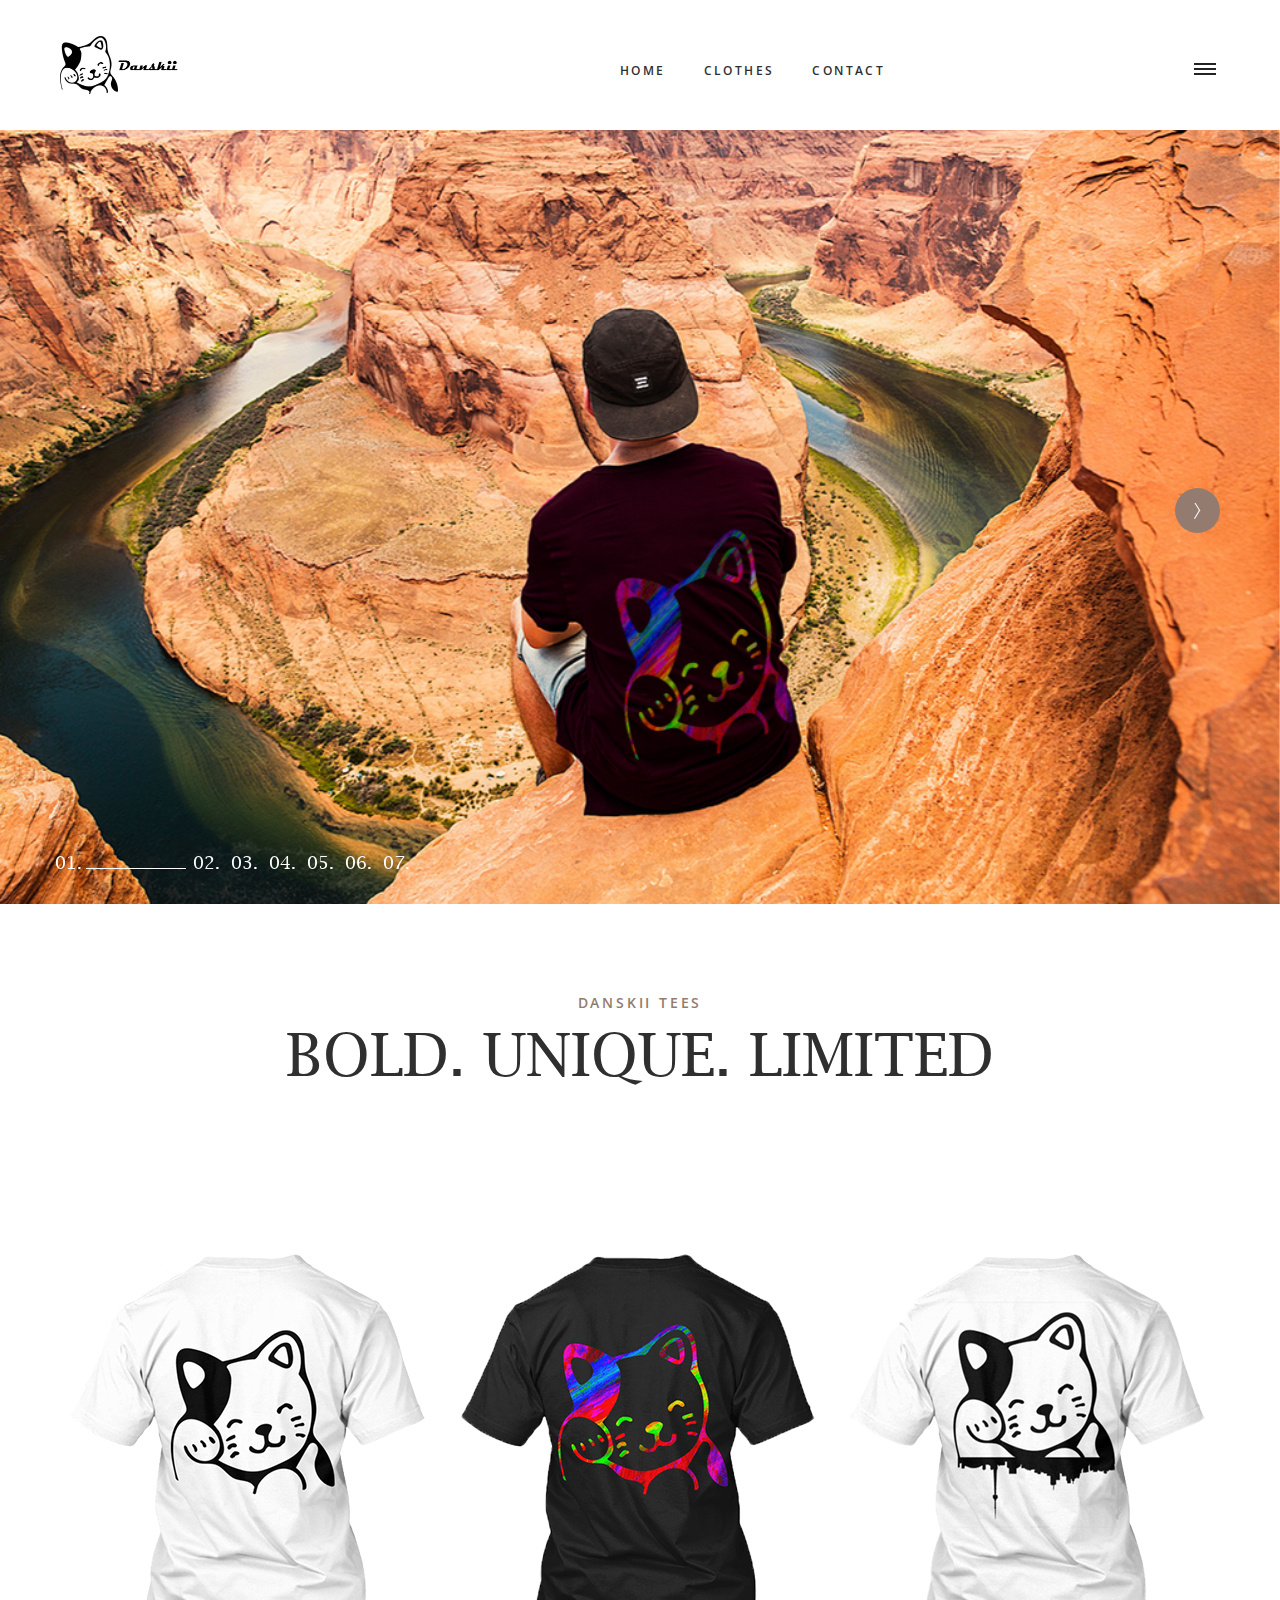
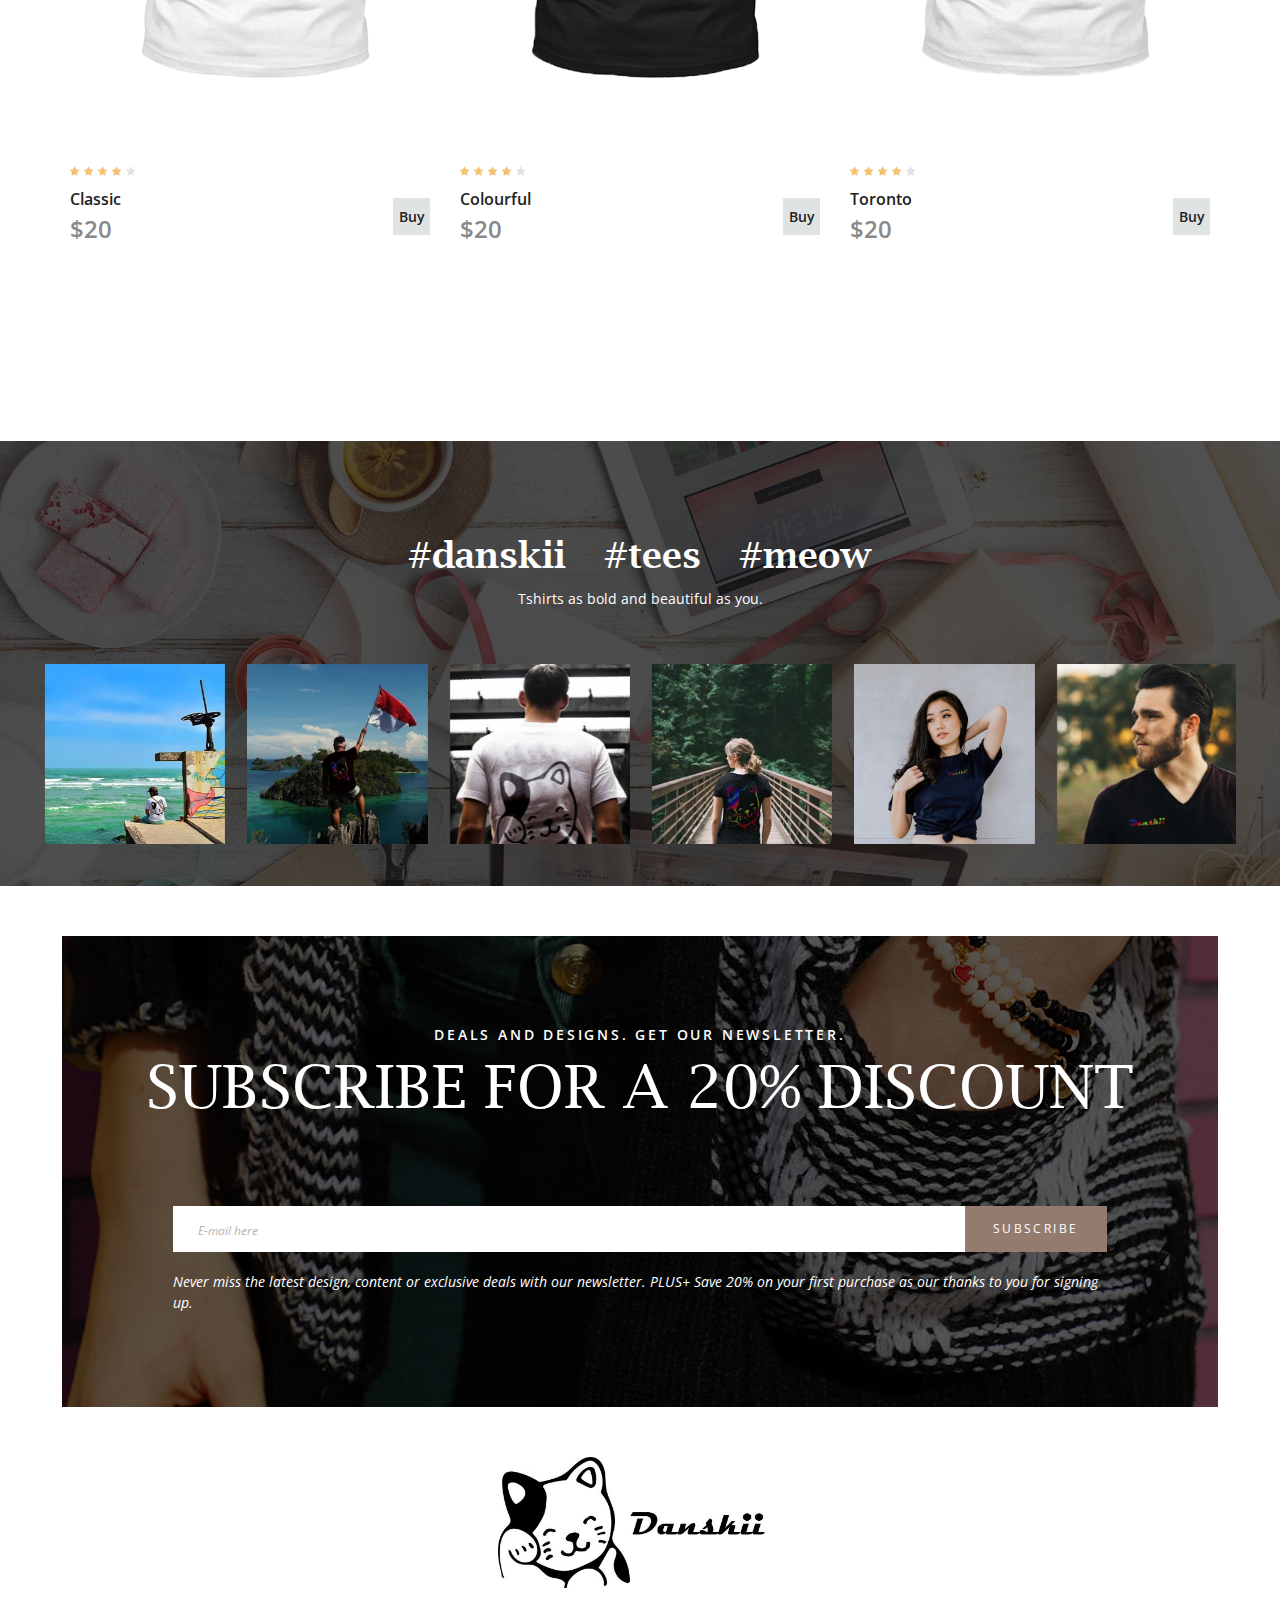
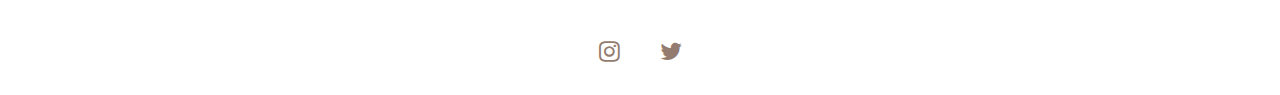
==== commit d626fc12: "Fixed file errors" ====
--- a/index.html
+++ b/index.html
@@ -1,34 +1,24 @@
 ﻿<!DOCTYPE html>
 <html lang="en">
 <head>
-	<link rel="stylesheet" href="https://stackpath.bootstrapcdn.com/bootstrap/4.1.2/css/bootstrap.min.css" integrity="sha384-Smlep5jCw/wG7hdkwQ/Z5nLIefveQRIY9nfy6xoR1uRYBtpZgI6339F5dgvm/e9B" crossorigin="anonymous">
-
-	<script async src="//pagead2.googlesyndication.com/pagead/js/adsbygoogle.js"></script>
-	<script>
-		(adsbygoogle = window.adsbygoogle || []).push({
-			google_ad_client: "ca-pub-8441597068963545",
-			enable_page_level_ads: true
-		});
-	</script>
-	<link href="https://gallery.mailchimp.com/7d08f813fabde649ec86df475/images/eae868a7-10a9-4c3d-bf69-3418b8f3797d.png"
-		  rel="icon">
-	<link href="//cdn-images.mailchimp.com/embedcode/horizontal-slim-10_7.css"
-		  rel="stylesheet" type="text/css">
-	<meta charset="UTF-8">
-	<title>
-		Danskii
-	</title>
-	<link href="styles.css" rel="stylesheet" type="text/css">
-	<link href="https://cdn.jsdelivr.net/npm/animate.css@3.5.2/animate.min.css"
-		  rel="stylesheet"><!-- Global site tag (gtag.js) - Google Analytics -->
-	<script src="particles.min.js" type="text/javascript">
-	</script>
+	<title>Danskii</title>
+	<meta charset="utf-8">
+	<meta http-equiv="X-UA-Compatible" content="IE=edge">
+	<meta name="viewport" content="width=device-width, initial-scale=1">
+	<link rel="stylesheet" type="text/css" href="styles/bootstrap4/bootstrap.min.css">
+	<link href="plugins/font-awesome-4.7.0/css/font-awesome.min.css" rel="stylesheet" type="text/css">
+	<link rel="stylesheet" type="text/css" href="plugins/OwlCarousel2-2.2.1/owl.carousel.css">
+	<link rel="stylesheet" type="text/css" href="plugins/OwlCarousel2-2.2.1/owl.theme.default.css">
+	<link rel="stylesheet" type="text/css" href="plugins/OwlCarousel2-2.2.1/animate.css">
+	<link href="plugins/colorbox/colorbox.css" rel="stylesheet" type="text/css">
+	<link rel="stylesheet" type="text/css" href="styles/main_styles.css">
+	<link rel="stylesheet" type="text/css" href="styles/responsive.css">
+
 	<!-- begin autotracking + google analytics script -->
 
 	<script>
 		window.ga = window.ga || function () { (ga.q = ga.q || []).push(arguments) }; ga.l = +new Date;
 		ga('create', 'UA-105716116-4', 'auto');
-
 		// Replace the following lines with the plugins you want to use.
 		ga('require', 'cleanUrlTracker');
 		ga('require', 'eventTracker');
@@ -41,18 +31,12 @@
 		ga('require', 'socialWidgetTracker');
 		ga('require', 'urlChangeTracker');
 		// ...
-
 		ga('send', 'pageview');
 	</script>
 	<script async src="https://www.google-analytics.com/analytics.js"></script>
 	<script async src="autotrack.js"></script>
 
 	<!-- end autotracking + google analytics script -->
-
-	<script>
-		particlesJS();
-	</script>
-	<link href='https://fonts.googleapis.com/css?family=Lato:300,400,700' rel='stylesheet' type='text/css'>
 	<!-- Facebook Pixel Code -->
 	<script>
 		!function (f, b, e, v, n, t, s) {
@@ -74,203 +58,573 @@
 			 src="https://www.facebook.com/tr?id=148719142616558&ev=PageView&noscript=1" />
 	</noscript>
 	<!-- End Facebook Pixel Code -->
-	<!-- Hotjar Tracking Code for http://www.danskii.com -->
-	<script data-cfasync="false">
-		(function (h, o, t, j, a, r) {
-			h.hj = h.hj || function () { (h.hj.q = h.hj.q || []).push(arguments) };
-			h._hjSettings = { hjid: 763907, hjsv: 6 };
-			a = o.getElementsByTagName('head')[0];
-			r = o.createElement('script'); r.async = 1;
-			r.src = t + h._hjSettings.hjid + j + h._hjSettings.hjsv;
-			a.appendChild(r);
-		})(window, document, 'https://static.hotjar.com/c/hotjar-', '.js?sv=');
-	</script>
 </head>
 <body>
-	<div id="particles-js">
-	</div>
-	<img alt="Danskii" class="animated fadeIn" id="logo" src="danskii-cat-optimized.png">
-	<div class="container animated fadeIn" id="bodyAnimation">
-		<div id="signupFormCopy">
-			<h1>
-				Danskii
-			</h1>
-			<p class="homeParagraph">
-				Bold. Unique. Limited.
-			</p>
-
-			<div id="carouselExampleFade" class="carousel slide carousel-fade" data-ride="carousel">
-				<div class="carousel-inner">
-					<div class="carousel-item active">
-						<img class="d-block w-100" src="carousel-images/danskii-carousel-image-1.png" alt="First slide">
-						<div class="carousel-caption">
-							<h2>Lucky kitty. Luckier you.</h2>
-							<p>Each tee is a limited edition bold and unique celebration of the luck makers. Shop now and save 15% on all tees today. <a href="shop-danskii.html"><button type="button" class="btn btn-dark">Shop Now</button></a></p>
-						</div>
-					</div>
-					<div class="carousel-item">
-						<img class="d-block w-100" src="carousel-images/danskii-carousel-image-2.png" alt="Second slide">
-						<div class="carousel-caption">
-							<h2>About Danskii.</h2>
-							<p>The cat is the symbol of luck in Japanese culture. We like that. Danskii tees symbolizes those who make their own luck. <a href="our-story.html"><button type="button" class="btn btn-dark btn-lg">Learn More</button></a></p>
-						</div>
-					</div>
-					<div class="carousel-item">
-						<img class="d-block w-100" src="carousel-images/danskii-carousel-image-3.png" alt="Third slide">
-						<div class="carousel-caption">
-							<h2>Styles for Miles.</h2>
-							<p>Check out our Instagram gallery to see some of our designs. Guaranteed you'll see something you like. <a href="gallery.html"><button type="button" class="btn btn-dark">See More</button></a></p>
-						</div>
-					</div>
-				</div>
-				<a class="carousel-control-prev" href="#carouselExampleFade" role="button" data-slide="prev">
-					<span class="carousel-control-prev-icon" aria-hidden="true"></span>
-					<span class="sr-only">Previous</span>
-				</a>
-				<a class="carousel-control-next" href="#carouselExampleFade" role="button" data-slide="next">
-					<span class="carousel-control-next-icon" aria-hidden="true"></span>
-					<span class="sr-only">Next</span>
-				</a>
-			</div>
-
-			<ul class="nav nav-pills nav-fill">
-				<li class="nav-item">
-					<a class="nav-link active" href="our-story.html">About</a>
-				</li>
-				<li class="nav-item">
-					<a class="nav-link active" href="gallery.html">Gallery</a>
-				</li>
-				<li class="nav-item">
-					<a class="nav-link active" href="shop-danskii.html">Shop</a>
-				</li>
-				<li class="nav-item">
-					<a class="nav-link active" href="index.html">Home</a>
-				</li>
-				<li class="nav-item">
-					<a class="nav-link active" href="mailto:dpuiatti@gmail.com">Contact</a>
-				</li>
-			</ul>
-		</div>
-		<script src="customJavascript.js" type="text/javascript">
-		</script>
-		<script type="text/javascript">
-			particlesJS("particles-js", {
-				"particles": {
-					"number": {
-						"value": 80,
-						"density": {
-							"enable": true,
-							"value_area": 800
-						}
-					},
-					"color": {
-						"value": "#b3a7a7"
-					},
-					"shape": {
-						"type": "circle",
-						"stroke": {
-							"width": 0,
-							"color": "#000000"
-						},
-						"polygon": {
-							"nb_sides": 3.2
-						},
-						"image": {
-							"src": "img/github.svg",
-							"width": 100,
-							"height": 100
-						}
-					},
-					"opacity": {
-						"value": 0.665416005259192,
-						"random": true,
-						"anim": {
-							"enable": false,
-							"speed": 1,
-							"opacity_min": 0.1,
-							"sync": false
-						}
-					},
-					"size": {
-						"value": 3,
-						"random": true,
-						"anim": {
-							"enable": true,
-							"speed": 40,
-							"size_min": 0.1,
-							"sync": false
-						}
-					},
-					"line_linked": {
-						"enable": false,
-						"distance": 150,
-						"color": "#ffffff",
-						"opacity": 0.4,
-						"width": 1
-					},
-					"move": {
-						"enable": true,
-						"speed": 6.413648243462092,
-						"direction": "top",
-						"random": true,
-						"straight": true,
-						"out_mode": "out",
-						"bounce": false,
-						"attract": {
-							"enable": false,
-							"rotateX": 600,
-							"rotateY": 1200
-						}
-					}
-				},
-				"interactivity": {
-					"detect_on": "canvas",
-					"events": {
-						"onhover": {
-							"enable": false,
-							"mode": "repulse"
-						},
-						"onclick": {
-							"enable": false,
-							"mode": "push"
-						},
-						"resize": true
-					},
-					"modes": {
-						"grab": {
-							"distance": 400,
-							"line_linked": {
-								"opacity": 1
-							}
-						},
-						"bubble": {
-							"distance": 400,
-							"size": 40,
-							"duration": 2,
-							"opacity": 8,
-							"speed": 3
-						},
-						"repulse": {
-							"distance": 200,
-							"duration": 0.4
-						},
-						"push": {
-							"particles_nb": 4
-						},
-						"remove": {
-							"particles_nb": 2
-						}
-					}
-				},
-				"retina_detect": false
-			});
-		</script>
-	</div>
-
-	<script src="https://code.jquery.com/jquery-3.3.1.slim.min.js" integrity="sha384-q8i/X+965DzO0rT7abK41JStQIAqVgRVzpbzo5smXKp4YfRvH+8abtTE1Pi6jizo" crossorigin="anonymous"></script>
-	<script src="https://cdnjs.cloudflare.com/ajax/libs/popper.js/1.14.3/umd/popper.min.js" integrity="sha384-ZMP7rVo3mIykV+2+9J3UJ46jBk0WLaUAdn689aCwoqbBJiSnjAK/l8WvCWPIPm49" crossorigin="anonymous"></script>
-	<script src="https://stackpath.bootstrapcdn.com/bootstrap/4.1.2/js/bootstrap.min.js" integrity="sha384-o+RDsa0aLu++PJvFqy8fFScvbHFLtbvScb8AjopnFD+iEQ7wo/CG0xlczd+2O/em" crossorigin="anonymous"></script>
+
+	<div class="super_container">
+
+		<!-- Header -->
+
+		<header class="header">
+			<div class="header_inner d-flex flex-row align-items-center justify-content-start">
+				<div class="logo"><a href="#"><img class="danskiiLogo" src="images/branding/danskii-cat-words.jpg" alt="Danskii Logo" /></a></div>
+				<nav class="main_nav">
+					<ul>
+						<li><a href="#">home</a></li>
+						<li><a href="#clothingSection">clothes</a></li>
+						<li><a href="mailto:dpuiatti@gmail.com">contact</a></li>
+					</ul>
+				</nav>
+				<div class="header_content ml-auto">
+					<!--<div class="search header_search">
+						<form action="#">
+							<input type="search" class="search_input" required="required">
+							<button type="submit" id="search_button" class="search_button"><img src="images/magnifying-glass.svg" alt=""></button>
+						</form>
+					</div>-->
+					<div class="shopping">
+						<!-- Cart -->
+						<a href="#">
+							<!--<div class="cart">
+								<img src="images/shopping-bag.svg" alt="">
+								<div class="cart_num_container">
+									<div class="cart_num_inner">
+										<div class="cart_num">1</div>
+									</div>
+								</div>
+							</div>-->
+						</a>
+						<!-- Star -->
+						<!--<a href="#">
+							<div class="star">
+								<img src="images/star.svg" alt="">
+								<div class="star_num_container">
+									<div class="star_num_inner">
+										<div class="star_num">0</div>
+									</div>
+								</div>
+							</div>
+						</a>-->
+						<!-- Avatar -->
+						<!--<a href="#">
+							<div class="avatar">
+								<img src="images/avatar.svg" alt="">
+							</div>
+						</a>-->
+					</div>
+				</div>
+
+				<div class="burger_container d-flex flex-column align-items-center justify-content-around menu_mm"><div></div><div></div><div></div></div>
+			</div>
+		</header>
+
+		<!-- Menu -->
+
+		<div class="menu d-flex flex-column align-items-end justify-content-start text-right menu_mm trans_400">
+			<div class="menu_close_container"><div class="menu_close"><div></div><div></div></div></div>
+			<div class="logo menu_mm"><a href="#"><img class="danskiiLogo" src="images/branding/danskii-cat-words.jpg" alt="Danskii Logo" /></a></div>
+			<!--<div class="search">
+				<form action="#">
+					<input type="search" class="search_input menu_mm" required="required">
+					<button type="submit" id="search_button_menu" class="search_button menu_mm"><img class="menu_mm" src="images/magnifying-glass.svg" alt=""></button>
+				</form>
+			</div>-->
+			<nav class="menu_nav">
+				<ul class="menu_mm">
+					<li class="menu_mm"><a href="#">home</a></li>
+					<li class="menu_mm"><a href="#clothingSection">clothes</a></li>
+					<li class="menu_mm"><a href="mailto:dpuiatti@gmail.com">contact</a></li>
+				</ul>
+			</nav>
+		</div>
+
+		<!-- Home -->
+
+		<div class="home">
+
+			<!-- Home Slider -->
+
+			<div class="home_slider_container">
+				<div class="owl-carousel owl-theme home_slider">
+
+					<!-- Home Slider Item -->
+					<div class="owl-item">
+						<div class="home_slider_background" style="background-image:url(images/carousel/1.jpg)"></div>
+						<div class="home_slider_content">
+							<div class="home_slider_content_inner">
+								<!--<div class="home_slider_subtitle">Promo Prices</div>
+								<div class="home_slider_title">New Collection</div>-->
+							</div>
+						</div>
+					</div>
+
+					<!-- Home Slider Item -->
+					<div class="owl-item">
+						<div class="home_slider_background" style="background-image:url(images/carousel/2.jpg)"></div>
+						<div class="home_slider_content">
+							<div class="home_slider_content_inner">
+								<!--<div class="home_slider_subtitle">Promo Prices</div>
+								<div class="home_slider_title">New Collection</div>-->
+							</div>
+						</div>
+					</div>
+
+					<!-- Home Slider Item -->
+					<div class="owl-item">
+						<div class="home_slider_background" style="background-image:url(images/carousel/3.jpg)"></div>
+						<div class="home_slider_content">
+							<div class="home_slider_content_inner">
+								<div class="home_slider_subtitle">Promo Prices</div>
+								<div class="home_slider_title">New Collection</div>
+							</div>
+						</div>
+					</div>
+
+					<!-- Home Slider Item -->
+					<div class="owl-item">
+						<div class="home_slider_background" style="background-image:url(images/carousel/6.jpg)"></div>
+						<div class="home_slider_content">
+							<div class="home_slider_content_inner">
+								<!--<div class="home_slider_subtitle">Promo Prices</div>
+								<div class="home_slider_title">New Collection</div>-->
+							</div>
+						</div>
+					</div>
+
+					<!-- Home Slider Item -->
+					<div class="owl-item">
+						<div class="home_slider_background" style="background-image:url(images/carousel/7.jpg)"></div>
+						<div class="home_slider_content">
+							<div class="home_slider_content_inner">
+								<!--<div class="home_slider_subtitle">Promo Prices</div>
+								<div class="home_slider_title">New Collection</div>-->
+							</div>
+						</div>
+					</div>
+				</div>
+
+				<!-- Home Slider Nav -->
+
+				<div class="home_slider_next d-flex flex-column align-items-center justify-content-center"><img src="images/arrow_r.png" alt=""></div>
+
+				<!-- Home Slider Dots -->
+
+				<div class="home_slider_dots_container">
+					<div class="container">
+						<div class="row">
+							<div class="col">
+								<div class="home_slider_dots">
+									<ul id="home_slider_custom_dots" class="home_slider_custom_dots">
+										<li class="home_slider_custom_dot active">01.<div></div></li>
+										<li class="home_slider_custom_dot">02.<div></div></li>
+										<li class="home_slider_custom_dot">03.<div></div></li>
+										<li class="home_slider_custom_dot">04.<div></div></li>
+										<li class="home_slider_custom_dot">05.<div></div></li>
+										<li class="home_slider_custom_dot">06.<div></div></li>
+										<li class="home_slider_custom_dot">07.<div></div></li>
+									</ul>
+								</div>
+							</div>
+						</div>
+					</div>
+				</div>
+			</div>
+		</div>
+
+		<!-- Promo -->
+		<!--<div class="promo">
+			<div class="container">
+				<div class="row">
+					<div class="col">
+						<div class="section_title_container text-center">
+							<div class="section_subtitle" id="clothingSection">
+								Bold. Unique. Limited. <br />
+								Check out our exclusive
+							</div>
+							<div class="section_title">promo prices</div>
+						</div>
+					</div>
+				</div>
+				<div class="row promo_container">-->
+		<!-- Promo Item -->
+		<!--<div class="col-lg-4 promo_col">
+			<div class="promo_item">
+				<div class="promo_image">
+					<img src="images/promo_1.jpg" alt="">
+					<div class="promo_content promo_content_1">
+						<div class="promo_title">-30% off</div>
+						<div class="promo_subtitle">on all bags</div>
+					</div>
+				</div>
+				<div class="promo_link"><a href="#">Shop Now</a></div>
+			</div>
+		</div>-->
+		<!-- Promo Item -->
+		<!--<div class="col-lg-4 promo_col">
+			<div class="promo_item">
+				<div class="promo_image">
+					<img src="images/promo_2.jpg" alt="">
+					<div class="promo_content promo_content_2">
+						<div class="promo_title">-30% off</div>
+						<div class="promo_subtitle">coats & jackets</div>
+					</div>
+				</div>
+				<div class="promo_link"><a href="#">Shop Now</a></div>
+			</div>
+		</div>-->
+		<!-- Promo Item -->
+		<!--<div class="col-lg-4 promo_col">
+			<div class="promo_item">
+				<div class="promo_image">
+					<img src="images/promo_3.jpg" alt="">
+					<div class="promo_content promo_content_3">
+						<div class="promo_title">-25% off</div>
+						<div class="promo_subtitle">on Sandals</div>
+					</div>
+				</div>
+				<div class="promo_link"><a href="#">Shop Now</a></div>
+			</div>
+		</div>-->
+	</div>
+	</div>
+	</div>
+
+	<!-- New Arrivals -->
+
+	<div class="arrivals">
+		<div class="container">
+			<div class="row">
+				<div class="col">
+					<div class="section_title_container text-center">
+						<div class="section_subtitle">Danskii Tees</div>
+						<div class="section_title">Bold. Unique. Limited</div>
+					</div>
+				</div>
+			</div>
+			<div class="row products_container">
+
+				<!-- Product -->
+				<div class="col-lg-4 product_col">
+					<div class="product">
+						<div class="product_image">
+							<a href="https://teespring.com/new-danskii-white-tee#pid=2&cid=2122&sid=back"><img src="images/products/tees/original.png" alt=""></a>
+						</div>
+						<div class="rating rating_4">
+							<i class="fa fa-star"></i>
+							<i class="fa fa-star"></i>
+							<i class="fa fa-star"></i>
+							<i class="fa fa-star"></i>
+							<i class="fa fa-star"></i>
+						</div>
+						<div class="product_content clearfix">
+							<div class="product_info">
+								<div class="product_name"><a href="product.html">Classic</a></div>
+								<div class="product_price">$20</div>
+							</div>
+							<div class="product_options">
+
+								<a href="https://teespring.com/new-danskii-white-tee#pid=2&cid=2122&sid=back"><div class="product_fav product_option">Buy</div></a>
+							</div>
+						</div>
+					</div>
+				</div>
+
+				<!-- Product -->
+				<div class="col-lg-4 product_col">
+					<div class="product">
+						<div class="product_image">
+							<a href="https://teespring.com/new-colorful-danskii#pid=2&cid=2397&sid=back"><img src="images/products/tees/colourful.png" alt=""></a>
+						</div>
+						<div class="rating rating_4">
+							<i class="fa fa-star"></i>
+							<i class="fa fa-star"></i>
+							<i class="fa fa-star"></i>
+							<i class="fa fa-star"></i>
+							<i class="fa fa-star"></i>
+						</div>
+						<div class="product_content clearfix">
+							<div class="product_info">
+								<div class="product_name"><a href="product.html">Colourful</a></div>
+								<div class="product_price">$20</div>
+							</div>
+							<div class="product_options">
+
+								<a href="https://teespring.com/new-colorful-danskii#pid=2&cid=2397&sid=back"><div class="product_fav product_option">Buy</div></a>
+							</div>
+						</div>
+					</div>
+				</div>
+
+				<!-- Product -->
+				<div class="col-lg-4 product_col">
+					<div class="product">
+						<div class="product_image">
+							<a href="https://teespring.com/new-danskii-toronto#pid=2&cid=2122&sid=back"><img src="images/products/tees/toronto-back.png" alt=""></a>
+						</div>
+						<div class="rating rating_4">
+							<i class="fa fa-star"></i>
+							<i class="fa fa-star"></i>
+							<i class="fa fa-star"></i>
+							<i class="fa fa-star"></i>
+							<i class="fa fa-star"></i>
+						</div>
+						<div class="product_content clearfix">
+							<div class="product_info">
+								<div class="product_name"><a href="product.html">Toronto</a></div>
+								<div class="product_price">$20</div>
+							</div>
+							<div class="product_options">
+
+								<a href="https://teespring.com/new-danskii-toronto#pid=2&cid=2122&sid=back"><div class="product_fav product_option">Buy</div></a>
+							</div>
+						</div>
+					</div>
+				</div>
+			</div>
+		</div>
+	</div>
+
+	<!-- Extra -->
+	<!--<div class="extra clearfix">
+		<div class="extra_promo extra_promo_1">
+			<div class="extra_promo_image" style="background-image:url(images/extra_1.jpg)"></div>
+			<div class="extra_1_content d-flex flex-column align-items-center justify-content-center text-center">
+				<div class="extra_1_price">30%<span>off</span></div>
+				<div class="extra_1_title">On all shoes</div>
+				<div class="extra_1_text">*Integer ut imperdiet erat. Quisque ultricies lectus tellus, eu tristique magna pharetra.</div>
+				<div class="button extra_1_button"><a href="checkout.html">check out</a></div>
+			</div>
+		</div>
+		<div class="extra_promo extra_promo_2">
+			<div class="extra_promo_image" style="background-image:url(images/extra_2.jpg)"></div>
+			<div class="extra_2_content d-flex flex-column align-items-center justify-content-center text-center">
+				<div class="extra_2_title">
+					<div class="extra_2_center">&</div>
+					<div class="extra_2_top">Mix</div>
+					<div class="extra_2_bottom">Match</div>
+				</div>
+				<div class="extra_2_text">*Integer ut imperdiet erat. Quisque ultricies lectus tellus, eu tristique magna pharetra.</div>
+				<div class="button extra_2_button"><a href="checkout.html">check out</a></div>
+			</div>
+		</div>
+	</div>-->
+	<!-- Gallery -->
+
+	<div class="gallery">
+		<div class="gallery_image" style="background-image:url(images/gallery.jpg)"></div>
+		<div class="container">
+			<div class="row">
+				<div class="col">
+					<div class="gallery_title text-center">
+						<ul>
+							<li><a href="#">#danskii</a></li>
+							<li><a href="#">#tees</a></li>
+							<li><a href="#">#meow</a></li>
+						</ul>
+					</div>
+					<div class="gallery_text text-center">Tshirts as bold and beautiful as you.</div>
+					<!--<div class="button gallery_button"><a href="#">submit</a></div>-->
+				</div>
+			</div>
+		</div>
+		<div class="gallery_slider_container">
+
+			<!-- Gallery Slider -->
+			<div class="owl-carousel owl-theme gallery_slider">
+
+				<!-- Gallery Item -->
+				<div class="owl-item gallery_item">
+					<a class="colorbox" href="images/">
+						<img src="images/thumbnail-slider/1.jpg" alt="">
+					</a>
+				</div>
+
+				<!-- Gallery Item -->
+				<div class="owl-item gallery_item">
+					<a class="colorbox" href="images/gallery_2.jpg">
+						<img src="images/thumbnail-slider/2.jpg" alt="">
+					</a>
+				</div>
+
+				<!-- Gallery Item -->
+				<div class="owl-item gallery_item">
+					<a class="colorbox" href="images/gallery_3.jpg">
+						<img src="images/thumbnail-slider/3.jpg" alt="">
+					</a>
+				</div>
+
+				<!-- Gallery Item -->
+				<div class="owl-item gallery_item">
+					<a class="colorbox" href="images/gallery_4.jpg">
+						<img src="images/thumbnail-slider/4.jpg" alt="">
+					</a>
+				</div>
+
+				<!-- Gallery Item -->
+				<div class="owl-item gallery_item">
+					<a class="colorbox" href="images/gallery_5.jpg">
+						<img src="images/thumbnail-slider/5.jpg" alt="">
+					</a>
+				</div>
+
+				<!-- Gallery Item -->
+				<div class="owl-item gallery_item">
+					<a class="colorbox" href="images/gallery_6.jpg">
+						<img src="images/thumbnail-slider/6.jpg" alt="">
+					</a>
+				</div>
+
+				<!-- Gallery Item -->
+				<div class="owl-item gallery_item">
+					<a class="colorbox" href="images/gallery_7.jpg">
+						<img src="images/thumbnail-slider/7.jpg" alt="">
+					</a>
+				</div>
+
+				<!-- Gallery Item -->
+				<div class="owl-item gallery_item">
+					<a class="colorbox" href="images/gallery_8.jpg">
+						<img src="images/thumbnail-slider/8.jpg" alt="">
+					</a>
+				</div>
+
+				<!-- Gallery Item -->
+				<div class="owl-item gallery_item">
+					<a class="colorbox" href="images/gallery_9.jpg">
+						<img src="images/thumbnail-slider/9.jpg" alt="">
+					</a>
+				</div>
+
+				<!-- Gallery Item -->
+				<div class="owl-item gallery_item">
+					<a class="colorbox" href="images/gallery_10.jpg">
+						<img src="images/thumbnail-slider/10.jpg" alt="">
+					</a>
+				</div>
+			</div>
+		</div>
+	</div>
+
+	<!-- Testimonials -->
+	<!--<div class="testimonials">
+		<div class="container">
+			<div class="row">
+				<div class="col">
+					<div class="section_title_container text-center">
+						<div class="section_subtitle">only the best</div>
+						<div class="section_title">testimonials</div>
+					</div>
+				</div>
+			</div>
+			<div class="row test_slider_container">
+				<div class="col">
+
+					<!-- Testimonials Slider -->
+	<div class="owl-carousel owl-theme test_slider text-center">
+
+		<!-- Testimonial Item -->
+		<!--<div class="owl-item">
+			<div class="test_text">“Integer ut imperdiet erat. Quisque ultricies lectus tellus, eu tristique magna pharetra nec. Fusce vel lorem libero. Integer ex mi, facilisis sed nisi ut, vestibulum ultrices nulla. Aliquam egestas tempor leo.”</div>
+			<div class="test_content">
+				<div class="test_image"><img src="images/testimonials.jpg" alt=""></div>
+				<div class="test_name">Christinne Smith</div>
+				<div class="test_title">client</div>
+			</div>
+		</div>-->
+		<!-- Testimonial Item -->
+		<!--<div class="owl-item">
+			<div class="test_text">“Integer ut imperdiet erat. Quisque ultricies lectus tellus, eu tristique magna pharetra nec. Fusce vel lorem libero. Integer ex mi, facilisis sed nisi ut, vestibulum ultrices nulla. Aliquam egestas tempor leo.”</div>
+			<div class="test_content">
+				<div class="test_image"><img src="images/testimonials.jpg" alt=""></div>
+				<div class="test_name">Christinne Smith</div>
+				<div class="test_title">client</div>
+			</div>
+		</div>-->
+		<!-- Testimonial Item -->
+		<!--<div class="owl-item">
+			<div class="test_text">“Integer ut imperdiet erat. Quisque ultricies lectus tellus, eu tristique magna pharetra nec. Fusce vel lorem libero. Integer ex mi, facilisis sed nisi ut, vestibulum ultrices nulla. Aliquam egestas tempor leo.”</div>
+			<div class="test_content">
+				<div class="test_image"><img src="images/testimonials.jpg" alt=""></div>
+				<div class="test_name">Christinne Smith</div>
+				<div class="test_title">client</div>
+			</div>
+		</div>-->
+	</div>
+	</div>
+	</div>
+	</div>
+	</div>
+
+	<!-- Newsletter -->
+
+	<div class="newsletter">
+		<div class="newsletter_content">
+			<div class="newsletter_image" style="background-image:url(images/newsletter.jpg)"></div>
+			<div class="container">
+				<div class="row">
+					<div class="col">
+						<div class="section_title_container text-center">
+							<div class="section_subtitle">deals and designs. get our newsletter.</div>
+							<div class="section_title">subscribe for a 20% discount</div>
+						</div>
+					</div>
+				</div>
+				<div class="row newsletter_container">
+					<div class="col-lg-10 offset-lg-1">
+						<div class="newsletter_form_container" id="mc_embed_signup">
+							<form action="https://danskii.us17.list-manage.com/subscribe/post?u=7d08f813fabde649ec86df475&amp;id=a2116fbd54" method="post" id="mc-embedded-subscribe-form" name="mc-embedded-subscribe-form" class="validate" target="_blank" novalidate>
+								<input type="email" value="" name="EMAIL" class="required email newsletter_input" id="mce-EMAIL" placeholder="E-mail here">
+
+								<button type="submit" class="newsletter_button" value="Subscribe" name="subscribe" id="mc-embedded-subscribe">subscribe</button>
+							</form>
+						</div>
+						<div class="newsletter_text">Never miss the latest design, content or exclusive deals with our newsletter. PLUS+ Save 20% on your first purchase as our thanks to you for signing up.</div>
+					</div>
+				</div>
+			</div>
+		</div>
+	</div>
+
+	<!-- Footer -->
+
+	<footer class="footer">
+		<div class="container">
+			<div class="row">
+				<div class="col text-center">
+					<div class="logo"><a href="#"><img class="danskiiLogo" src="images/branding/danskii-cat-words.jpg" alt="Danskii Logo" /></a></div>
+					<!--<nav class="footer_nav">
+						<ul>
+							<li><a href="index.html">home</a></li>
+							<li><a href="categories.html">clothes</a></li>
+							<li><a href="categories.html">accessories</a></li>
+							<li><a href="categories.html">lingerie</a></li>
+							<li><a href="contact.html">contact</a></li>
+						</ul>
+					</nav>-->
+					<div class="footer_social">
+						<ul>
+
+							<li><a href="#"><i class="fa fa-instagram" aria-hidden="true"></i></a></li>
+
+							<li><a href="#"><i class="fa fa-twitter" aria-hidden="true"></i></a></li>
+						</ul>
+					</div>
+				</div>
+			</div>
+		</div>
+	</footer>
+	</div>
+
+	<script src="js/jquery-3.2.1.min.js"></script>
+	<script src="styles/bootstrap4/popper.js"></script>
+	<script src="styles/bootstrap4/bootstrap.min.js"></script>
+	<script src="plugins/OwlCarousel2-2.2.1/owl.carousel.js"></script>
+	<script src="plugins/easing/easing.js"></script>
+	<script src="plugins/parallax-js-master/parallax.min.js"></script>
+	<script src="plugins/colorbox/jquery.colorbox-min.js"></script>
+	<script src="js/custom.js"></script>
+
 	<script type="text/javascript" src="//downloads.mailchimp.com/js/signup-forms/popup/embed.js" data-dojo-config="usePlainJson: true, isDebug: false"></script>
-	<script type="text/javascript">require(["mojo/signup-forms/Loader"], function (L) { L.start({ "baseUrl": "mc.us17.list-manage.com", "uuid": "7d08f813fabde649ec86df475", "lid": "a2116fbd54" }) })</script>
+	<script type="text/javascript">require(["mojo/signup-forms/Loader"], function (L) { L.start({ "baseUrl": "mc.us17.list-manage.com", "uuid": "7d08f813fabde649ec86df475", "lid": "a2116fbd54", "uniqueMethods": false }) })</script>
 </body>
 </html>--- a/plugins/colorbox/colorbox.css
+++ b/plugins/colorbox/colorbox.css
@@ -0,0 +1,75 @@
+/*
+    Colorbox Core Style:
+    The following CSS is consistent between example themes and should not be altered.
+*/
+#colorbox, #cboxOverlay, #cboxWrapper{position:absolute; top:0; left:0; z-index:9999; overflow:hidden; -webkit-transform: translate3d(0,0,0);}
+#cboxWrapper {max-width:none;}
+#cboxOverlay{position:fixed; width:100%; height:100%;}
+#cboxMiddleLeft, #cboxBottomLeft{clear:left;}
+#cboxContent{position:relative;}
+#cboxLoadedContent{overflow:auto; -webkit-overflow-scrolling: touch;}
+#cboxTitle{margin:0;}
+#cboxLoadingOverlay, #cboxLoadingGraphic{position:absolute; top:0; left:0; width:100%; height:100%;}
+#cboxPrevious, #cboxNext, #cboxClose, #cboxSlideshow{cursor:pointer;}
+.cboxPhoto{float:left; margin:auto; border:0; display:block; max-width:none; -ms-interpolation-mode:bicubic;}
+.cboxIframe{width:100%; height:100%; display:block; border:0; padding:0; margin:0;}
+#colorbox, #cboxContent, #cboxLoadedContent{box-sizing:content-box; -moz-box-sizing:content-box; -webkit-box-sizing:content-box;}
+
+/* 
+    User Style:
+    Change the following styles to modify the appearance of Colorbox.  They are
+    ordered & tabbed in a way that represents the nesting of the generated HTML.
+*/
+#cboxOverlay
+{
+    /*background:url(images/overlay.png) repeat 0 0;*/
+    background: rgba(0,0,0,0.95);
+    opacity: 0.9; filter: alpha(opacity = 90);
+}
+#colorbox{outline:0;}
+    #cboxTopLeft{width:21px; height:21px; background:url(images/controls.png) no-repeat -101px 0;}
+    #cboxTopRight{width:21px; height:21px; background:url(images/controls.png) no-repeat -130px 0;}
+    #cboxBottomLeft{width:21px; height:21px; background:url(images/controls.png) no-repeat -101px -29px;}
+    #cboxBottomRight{width:21px; height:21px; background:url(images/controls.png) no-repeat -130px -29px;}
+    #cboxMiddleLeft{width:21px; background:url(images/controls.png) left top repeat-y;}
+    #cboxMiddleRight{width:21px; background:url(images/controls.png) right top repeat-y;}
+    #cboxTopCenter{height:21px; background:url(images/border.png) 0 0 repeat-x;}
+    #cboxBottomCenter{height:21px; background:url(images/border.png) 0 -29px repeat-x;}
+    #cboxContent{background:#fff; overflow:hidden;}
+        .cboxIframe{background:#fff;}
+        #cboxError{padding:50px; border:1px solid #ccc;}
+        #cboxLoadedContent{margin-bottom:28px;}
+        #cboxTitle{position:absolute; bottom:4px; left:0; text-align:center; width:100%; color:#949494;}
+        #cboxCurrent{position:absolute; bottom:4px; left:58px; color:#949494;}
+        #cboxLoadingOverlay{background:url(images/loading_background.png) no-repeat center center;}
+        #cboxLoadingGraphic{background:url(images/loading.gif) no-repeat center center;}
+
+        /* these elements are buttons, and may need to have additional styles reset to avoid unwanted base styles */
+        #cboxPrevious, #cboxNext, #cboxSlideshow, #cboxClose {border:0; padding:0; margin:0; overflow:visible; width:auto; background:none; }
+        
+        /* avoid outlines on :active (mouseclick), but preserve outlines on :focus (tabbed navigating) */
+        #cboxPrevious:active, #cboxNext:active, #cboxSlideshow:active, #cboxClose:active {outline:0;}
+
+        #cboxSlideshow{position:absolute; bottom:4px; right:30px; color:#0092ef;}
+        #cboxPrevious{position:absolute; bottom:0; left:0; background:url(images/controls.png) no-repeat -75px 0; width:25px; height:25px; text-indent:-9999px;}
+        #cboxPrevious:hover{background-position:-75px -25px;}
+        #cboxNext{position:absolute; bottom:0; left:27px; background:url(images/controls.png) no-repeat -50px 0; width:25px; height:25px; text-indent:-9999px;}
+        #cboxNext:hover{background-position:-50px -25px;}
+        #cboxClose{position:absolute; bottom:0; right:0; background:url(images/controls.png) no-repeat -25px 0; width:25px; height:25px; text-indent:-9999px;}
+        #cboxClose:hover{background-position:-25px -25px;}
+
+/*
+  The following fixes a problem where IE7 and IE8 replace a PNG's alpha transparency with a black fill
+  when an alpha filter (opacity change) is set on the element or ancestor element.  This style is not applied to or needed in IE9.
+  See: http://jacklmoore.com/notes/ie-transparency-problems/
+*/
+.cboxIE #cboxTopLeft,
+.cboxIE #cboxTopCenter,
+.cboxIE #cboxTopRight,
+.cboxIE #cboxBottomLeft,
+.cboxIE #cboxBottomCenter,
+.cboxIE #cboxBottomRight,
+.cboxIE #cboxMiddleLeft,
+.cboxIE #cboxMiddleRight {
+    filter: progid:DXImageTransform.Microsoft.gradient(startColorstr=#00FFFFFF,endColorstr=#00FFFFFF);
+}--- a/styles/main_styles.css
+++ b/styles/main_styles.css
@@ -0,0 +1,1544 @@
+﻿@charset "utf-8";
+/* CSS Document */
+
+/******************************
+
+[Table of Contents]
+
+1. Fonts
+2. Body and some general stuff
+3. Header
+	3.1 Header - Logo
+	3.2 Header - Main Navigation
+	3.3 Header - Search
+	3.4 Header - Shopping
+	3.5 Header - Burger
+4. Home
+	4.1 Home Slider
+5. Menu
+6. Promo
+7. New Arrivals
+8. Extra
+9. Gallery
+10. Testimonials
+11. Newsletter
+12. Footer
+13. Branding
+
+******************************/
+
+/***********
+1. Fonts
+***********/
+
+@import url('https://fonts.googleapis.com/css?family=Open+Sans:300,400,600,700,800');
+
+@font-face {
+	font-family: 'Lucida';
+	src: url('../fonts/lucida_bright_regular.ttf') format('truetype');
+}
+
+@font-face {
+	font-family: 'Lucida';
+	src: url('../fonts/lucida_bright_demi.ttf') format('truetype');
+	font-weight: 700;
+}
+
+@font-face {
+	font-family: 'Beyond';
+	src: url('../fonts/beyond_the_mountains.otf') format('opentype'), url('../fonts/beyond_the_mountains.ttf') format('truetype');
+}
+
+/*********************************
+2. Body and some general stuff
+*********************************/
+
+* {
+	margin: 0;
+	padding: 0;
+	-webkit-font-smoothing: antialiased;
+	-webkit-text-shadow: rgba(0,0,0,.01) 0 0 1px;
+	text-shadow: rgba(0,0,0,.01) 0 0 1px;
+}
+
+body {
+	font-family: 'Open Sans', sans-serif;
+	font-size: 14px;
+	font-weight: 400;
+	background: #FFFFFF;
+	color: #2f2f2f;
+}
+
+div {
+	display: block;
+	position: relative;
+	-webkit-box-sizing: border-box;
+	-moz-box-sizing: border-box;
+	box-sizing: border-box;
+}
+
+ul {
+	list-style: none;
+	margin-bottom: 0px;
+}
+
+p {
+	font-family: 'Open Sans', sans-serif;
+	font-size: 14px;
+	line-height: 2;
+	font-weight: 400;
+	color: #929191;
+	-webkit-font-smoothing: antialiased;
+	-webkit-text-shadow: rgba(0,0,0,.01) 0 0 1px;
+	text-shadow: rgba(0,0,0,.01) 0 0 1px;
+}
+
+	p a {
+		display: inline;
+		position: relative;
+		color: inherit;
+		border-bottom: solid 1px #ffa07f;
+		-webkit-transition: all 200ms ease;
+		-moz-transition: all 200ms ease;
+		-ms-transition: all 200ms ease;
+		-o-transition: all 200ms ease;
+		transition: all 200ms ease;
+	}
+
+a, a:hover, a:visited, a:active, a:link {
+	text-decoration: none;
+	-webkit-font-smoothing: antialiased;
+	-webkit-text-shadow: rgba(0,0,0,.01) 0 0 1px;
+	text-shadow: rgba(0,0,0,.01) 0 0 1px;
+}
+
+p a:active {
+	position: relative;
+	color: #FF6347;
+}
+
+p a:hover {
+	color: #FFFFFF;
+	background: #ffa07f;
+}
+
+	p a:hover::after {
+		opacity: 0.2;
+	}
+
+::selection {
+}
+
+p::selection {
+}
+
+h1 {
+	font-size: 48px;
+}
+
+h2 {
+	font-size: 36px;
+}
+
+h3 {
+	font-size: 24px;
+}
+
+h4 {
+	font-size: 18px;
+}
+
+h5 {
+	font-size: 14px;
+}
+
+h1, h2, h3, h4, h5, h6 {
+	font-family: 'Open Sans', sans-serif;
+	-webkit-font-smoothing: antialiased;
+	-webkit-text-shadow: rgba(0,0,0,.01) 0 0 1px;
+	text-shadow: rgba(0,0,0,.01) 0 0 1px;
+}
+
+	h1::selection,
+	h2::selection,
+	h3::selection,
+	h4::selection,
+	h5::selection,
+	h6::selection {
+	}
+
+.form-control {
+	color: #db5246;
+}
+
+section {
+	display: block;
+	position: relative;
+	box-sizing: border-box;
+}
+
+.clear {
+	clear: both;
+}
+
+.clearfix::before, .clearfix::after {
+	content: "";
+	display: table;
+}
+
+.clearfix::after {
+	clear: both;
+}
+
+.clearfix {
+	zoom: 1;
+}
+
+.float_left {
+	float: left;
+}
+
+.float_right {
+	float: right;
+}
+
+.trans_200 {
+	-webkit-transition: all 200ms ease;
+	-moz-transition: all 200ms ease;
+	-ms-transition: all 200ms ease;
+	-o-transition: all 200ms ease;
+	transition: all 200ms ease;
+}
+
+.trans_300 {
+	-webkit-transition: all 300ms ease;
+	-moz-transition: all 300ms ease;
+	-ms-transition: all 300ms ease;
+	-o-transition: all 300ms ease;
+	transition: all 300ms ease;
+}
+
+.trans_400 {
+	-webkit-transition: all 400ms ease;
+	-moz-transition: all 400ms ease;
+	-ms-transition: all 400ms ease;
+	-o-transition: all 400ms ease;
+	transition: all 400ms ease;
+}
+
+.trans_500 {
+	-webkit-transition: all 500ms ease;
+	-moz-transition: all 500ms ease;
+	-ms-transition: all 500ms ease;
+	-o-transition: all 500ms ease;
+	transition: all 500ms ease;
+}
+
+.fill_height {
+	height: 100%;
+}
+
+.super_container {
+	width: 100%;
+	overflow: hidden;
+}
+
+.prlx_parent {
+	overflow: hidden;
+}
+
+.prlx {
+	height: 130% !important;
+}
+
+.nopadding {
+	padding: 0px !important;
+}
+
+.section_title_container {
+}
+
+.section_subtitle {
+	font-size: 14px;
+	font-weight: 600;
+	color: #937c6f;
+	text-transform: uppercase;
+	letter-spacing: 0.2em;
+}
+
+.section_title {
+	font-family: 'Lucida', serif;
+	font-size: 60px;
+	text-transform: uppercase;
+	color: #2f2f2f;
+	margin-top: -4px;
+}
+
+.button {
+	width: 142px;
+	height: 46px;
+	background: #937c6f;
+	text-align: center;
+	-webkit-transition: all 200ms ease;
+	-moz-transition: all 200ms ease;
+	-ms-transition: all 200ms ease;
+	-o-transition: all 200ms ease;
+	transition: all 200ms ease;
+}
+
+	.button a {
+		display: block;
+		font-size: 12px;
+		text-transform: uppercase;
+		color: #FFFFFF;
+		letter-spacing: 0.2em;
+		line-height: 46px;
+		-webkit-transition: all 200ms ease;
+		-moz-transition: all 200ms ease;
+		-ms-transition: all 200ms ease;
+		-o-transition: all 200ms ease;
+		transition: all 200ms ease;
+	}
+
+	.button:hover {
+		background: #e0e3e4;
+	}
+
+		.button:hover a {
+			color: #232323;
+		}
+
+/*********************************
+3. Header
+*********************************/
+
+.header {
+	position: fixed;
+	top: 0;
+	left: 0;
+	width: 100%;
+	height: 130px;
+	background: #FFFFFF;
+	z-index: 100;
+	padding-left: 60px;
+	padding-right: 64px;
+	-webkit-transition: all 200ms ease;
+	-moz-transition: all 200ms ease;
+	-ms-transition: all 200ms ease;
+	-o-transition: all 200ms ease;
+	transition: all 200ms ease;
+}
+
+	.header.scrolled {
+		height: 80px;
+	}
+
+.header_inner {
+	width: 100%;
+	height: 100%;
+}
+
+/*********************************
+3.1 Header - Logo
+*********************************/
+
+.logo a {
+	font-family: 'Lucida', serif;
+	font-size: 30px;
+	color: #2f2f2f;
+}
+
+/*********************************
+3.2 Header - Main Navigation
+*********************************/
+
+.main_nav {
+	padding-left: 252px;
+	-webkit-transform: translateY(4px);
+	-moz-transform: translateY(4px);
+	-ms-transform: translateY(4px);
+	-o-transform: translateY(4px);
+	transform: translateY(4px);
+}
+
+	.main_nav ul li {
+		display: inline-block;
+		margin-right: 50px;
+	}
+
+		.main_nav ul li:last-child {
+			margin-right: 0;
+		}
+
+		.main_nav ul li a {
+			font-size: 12px;
+			text-transform: uppercase;
+			color: #2f2f2f;
+			font-weight: 600;
+			letter-spacing: 0.2em;
+			-webkit-transition: all 200ms ease;
+			-moz-transition: all 200ms ease;
+			-ms-transition: all 200ms ease;
+			-o-transition: all 200ms ease;
+			transition: all 200ms ease;
+		}
+
+			.main_nav ul li a:hover {
+				color: #937c6f;
+			}
+
+/*********************************
+3.3 Header - Search
+*********************************/
+
+.search {
+	display: inline-block;
+	width: 400px;
+	-webkit-transform: translateY(2px);
+	-moz-transform: translateY(2px);
+	-ms-transform: translateY(2px);
+	-o-transform: translateY(2px);
+	transform: translateY(2px);
+}
+
+.search_input {
+	width: 100%;
+	height: 43px;
+	background: #f9f5f5;
+	border: none;
+	outline: none;
+	padding-left: 20px;
+}
+
+.search_button {
+	position: absolute;
+	top: 45%;
+	-webkit-transform: translateY(-50%);
+	-moz-transform: translateY(-50%);
+	-ms-transform: translateY(-50%);
+	-o-transform: translateY(-50%);
+	transform: translateY(-50%);
+	right: 10px;
+	width: 19px;
+	height: 19px;
+	background: transparent;
+	border: none;
+	outline: none;
+}
+
+	.search_button:focus {
+		outline: none !important;
+	}
+
+	.search_button img {
+		max-width: 100%;
+	}
+
+/*********************************
+3.4 Header - Shopping
+*********************************/
+
+.shopping {
+	display: inline-block;
+	margin-left: 111px;
+	padding-right: 161px;
+	-webkit-transform: translateY(-2px);
+	-moz-transform: translateY(-2px);
+	-ms-transform: translateY(-2px);
+	-o-transform: translateY(-2px);
+	transform: translateY(-2px);
+}
+
+	.shopping a {
+		display: inline-block;
+		margin-right: 10px;
+	}
+
+		.shopping a:last-child {
+			margin-right: 0;
+		}
+
+.cart_num_container,
+.star_num_container {
+	position: absolute;
+	top: 13px;
+	left: -5px;
+	width: 15px;
+	height: 15px;
+	background: #937c6f;
+	border-radius: 50%;
+}
+
+.cart_num_inner,
+.star_num_inner {
+	width: 100%;
+	height: 100%;
+}
+
+.cart_num,
+.star_num {
+	position: absolute;
+	top: 50%;
+	left: 50%;
+	-webkit-transform: translate(-50%, -50%);
+	-moz-transform: translate(-50%, -50%);
+	-ms-transform: translate(-50%, -50%);
+	-o-transform: translate(-50%, -50%);
+	transform: translate(-50%, -50%);
+	font-size: 9px;
+	font-weight: 600;
+	color: #FFFFFF;
+}
+
+.star img {
+	width: 20px;
+	height: 20px;
+}
+
+.avatar img {
+	width: 20px;
+	height: 20px;
+}
+
+/*********************************
+3.5 Header - Burger
+*********************************/
+
+.burger_container {
+	position: absolute;
+	top: calc(50% + 4px);
+	-webkit-transform: translateY(-50%);
+	-moz-transform: translateY(-50%);
+	-ms-transform: translateY(-50%);
+	-o-transform: translateY(-50%);
+	transform: translateY(-50%);
+	right: 0;
+	width: 22px;
+	height: 16px;
+	cursor: pointer;
+}
+
+	.burger_container div {
+		width: 100%;
+		height: 2px;
+		background: #232323;
+		-webkit-transition: all 200ms ease;
+		-moz-transition: all 200ms ease;
+		-ms-transition: all 200ms ease;
+		-o-transition: all 200ms ease;
+		transition: all 200ms ease;
+		pointer-events: none;
+	}
+
+	.burger_container:hover div {
+		background: #937c6f;
+	}
+
+/*********************************
+4. Home
+*********************************/
+
+.home {
+	width: 100%;
+	height: 904px;
+	background: #FFFFFF;
+}
+
+/*********************************
+4.1 Home Slider
+*********************************/
+
+.home_slider_container {
+	width: 100%;
+	height: 100%;
+}
+
+.home_slider_background {
+	position: absolute;
+	top: 0;
+	left: 0;
+	width: 100%;
+	height: 100%;
+	background-repeat: no-repeat;
+	background-size: cover;
+	background-position: center center;
+}
+
+.home_slider_content {
+	position: absolute;
+	top: 56.3%;
+	left: 50%;
+	-webkit-transform: translateX(-50%);
+	-moz-transform: translateX(-50%);
+	-ms-transform: translateX(-50%);
+	-o-transform: translateX(-50%);
+	transform: translateX(-50%);
+	z-index: 10;
+}
+
+.home_slider_content_inner {
+	background: #937c6f;
+}
+
+.home_slider_title {
+	font-family: 'Lucida', serif;
+	font-size: 72px;
+	color: #FFFFFF;
+	height: 99px;
+	line-height: 99px;
+	padding-left: 31px;
+	padding-right: 19px;
+	white-space: nowrap;
+}
+
+.home_slider_subtitle {
+	position: absolute;
+	left: 50%;
+	-webkit-transform: translateX(-50%);
+	-moz-transform: translateX(-50%);
+	-ms-transform: translateX(-50%);
+	-o-transform: translateX(-50%);
+	transform: translateX(-50%);
+	top: -37px;
+	height: 37px;
+	background: #2f2f2f;
+	color: #FFFFFF;
+	padding-left: 34px;
+	padding-right: 34px;
+	line-height: 37px;
+	font-family: 'Lucida', serif;
+	font-size: 18px;
+	white-space: nowrap;
+}
+
+.home_slider_next {
+	position: absolute;
+	top: 54%;
+	right: 60px;
+	width: 45px;
+	height: 45px;
+	background: #937c6f;
+	z-index: 10;
+	border-radius: 50%;
+	cursor: pointer;
+	-webkit-transition: all 200ms ease;
+	-moz-transition: all 200ms ease;
+	-ms-transition: all 200ms ease;
+	-o-transition: all 200ms ease;
+	transition: all 200ms ease;
+}
+
+	.home_slider_next:hover {
+		background: #2f2f2f;
+	}
+
+.home_slider_dots_container {
+	position: absolute;
+	bottom: 0;
+	left: 0;
+	width: 100%;
+	z-index: 10;
+}
+
+.home_slider_dots {
+	display: inline-block;
+	position: absolute;
+	top: -54px;
+	left: 0;
+}
+
+	.home_slider_dots ul {
+		display: inline-block;
+	}
+
+		.home_slider_dots ul li {
+			display: inline-block;
+			position: relative;
+			font-family: 'Lucida', serif;
+			font-size: 18px;
+			color: #FFFFFF;
+			margin-right: 7px;
+			cursor: pointer;
+		}
+
+			.home_slider_dots ul li:last-child {
+				margin-right: 0;
+			}
+
+.home_slider_custom_dot div {
+	display: inline-block;
+	width: 0px;
+	height: 1px;
+	background: #FFFFFF;
+	-webkit-transition: all 200ms ease;
+	-moz-transition: all 200ms ease;
+	-ms-transition: all 200ms ease;
+	-o-transition: all 200ms ease;
+	transition: all 200ms ease;
+	margin-left: 4px;
+	margin-right: -4px;
+}
+
+.home_slider_custom_dot.active div {
+	width: 100px;
+}
+
+.home_slider .owl-dots {
+	display: none !important;
+}
+
+/*********************************
+5. Menu
+*********************************/
+
+.menu {
+	position: fixed;
+	top: 0;
+	right: -400px;
+	width: 400px;
+	height: 100vh;
+	background: #FFFFFF;
+	z-index: 101;
+	padding-right: 60px;
+	padding-top: 87px;
+	padding-left: 50px;
+}
+
+	.menu.active {
+		right: 0;
+	}
+
+.menu_close_container {
+	position: absolute;
+	top: 30px;
+	right: 60px;
+	width: 18px;
+	height: 18px;
+	transform-origin: center center;
+	-webkit-transform: rotate(45deg);
+	-moz-transform: rotate(45deg);
+	-ms-transform: rotate(45deg);
+	-o-transform: rotate(45deg);
+	transform: rotate(45deg);
+	cursor: pointer;
+}
+
+.menu_close {
+	width: 100%;
+	height: 100%;
+	transform-style: preserve-3D;
+}
+
+	.menu_close div {
+		width: 100%;
+		height: 2px;
+		background: #232323;
+		top: 8px;
+		-webkit-transition: all 200ms ease;
+		-moz-transition: all 200ms ease;
+		-ms-transition: all 200ms ease;
+		-o-transition: all 200ms ease;
+		transition: all 200ms ease;
+	}
+
+		.menu_close div:last-of-type {
+			-webkit-transform: rotate(90deg) translateX(-2px);
+			-moz-transform: rotate(90deg) translateX(-2px);
+			-ms-transform: rotate(90deg) translateX(-2px);
+			-o-transform: rotate(90deg) translateX(-2px);
+			transform: rotate(90deg) translateX(-2px);
+			transform-origin: center;
+		}
+
+	.menu_close:hover div {
+		background: #937c6f;
+	}
+
+.menu .logo {
+	margin-bottom: 60px;
+}
+
+.menu_nav ul li {
+	margin-bottom: 11px;
+}
+
+	.menu_nav ul li a {
+		font-size: 12px;
+		text-transform: uppercase;
+		color: #2f2f2f;
+		font-weight: 600;
+		letter-spacing: 0.2em;
+		-webkit-transition: all 200ms ease;
+		-moz-transition: all 200ms ease;
+		-ms-transition: all 200ms ease;
+		-o-transition: all 200ms ease;
+		transition: all 200ms ease;
+	}
+
+		.menu_nav ul li a:hover {
+			color: #937c6f;
+		}
+
+.menu .search {
+	width: 100%;
+	margin-bottom: 67px;
+}
+
+/*********************************
+6. Promo
+*********************************/
+
+.promo {
+	padding-top: 88px;
+}
+
+.promo_container {
+	margin-top: 75px;
+}
+
+.promo_item {
+	width: 100%;
+}
+
+.promo_image {
+	width: 100%;
+}
+
+	.promo_image img {
+		max-width: 100%;
+	}
+
+.promo_link {
+	width: 100%;
+	height: 60px;
+	background: #2f2f2f;
+	text-align: center;
+	-webkit-transition: all 200ms ease;
+	-moz-transition: all 200ms ease;
+	-ms-transition: all 200ms ease;
+	-o-transition: all 200ms ease;
+	transition: all 200ms ease;
+}
+
+	.promo_link a {
+		display: block;
+		font-family: 'Lucida', serif;
+		font-size: 18px;
+		color: #FFFFFF;
+		line-height: 60px;
+		-webkit-transition: all 200ms ease;
+		-moz-transition: all 200ms ease;
+		-ms-transition: all 200ms ease;
+		-o-transition: all 200ms ease;
+		transition: all 200ms ease;
+	}
+
+	.promo_link:hover {
+		background: #222222;
+	}
+
+		.promo_link:hover a {
+			color: #937c6f;
+		}
+
+.promo_content {
+	position: absolute;
+	top: 43.6%;
+	z-index: 1;
+}
+
+.promo_content_1 {
+	right: 0;
+	text-align: right;
+	padding-right: 14px;
+}
+
+.promo_content_2 {
+	left: 0;
+	width: 100%;
+	text-align: center;
+	background: rgba(35, 35, 35, 0.63);
+	padding-bottom: 9px;
+	padding-top: 2px;
+}
+
+.promo_content_3 {
+	top: 30%;
+	left: 15px;
+	background: #232323;
+	padding-left: 10px;
+	text-align: right;
+	padding-right: 22px;
+	padding-top: 39px;
+	padding-bottom: 41px;
+}
+
+.promo_title {
+	font-family: 'Lucida', serif;
+	font-size: 30px;
+	color: #FFFFFF;
+}
+
+.promo_subtitle {
+	font-size: 14px;
+	color: #FFFFFF;
+	font-weight: 600;
+	text-transform: uppercase;
+	margin-top: -3px;
+}
+
+.promo_content_3 .promo_subtitle {
+	text-transform: none;
+	font-weight: 400;
+	font-style: italic;
+}
+
+/*********************************
+7. New Arrivals
+*********************************/
+
+.arrivals {
+	padding-top: 88px;
+	padding-bottom: 95px;
+}
+
+.products_container {
+	margin-top: 98px;
+}
+
+.product {
+}
+
+.product_image {
+	width: 100%;
+}
+
+	.product_image img {
+		max-width: 100%;
+	}
+
+.rating {
+	margin-top: 24px;
+}
+
+	.rating i {
+		font-size: 10px;
+		margin-right: 1px;
+		color: #e0e3e4;
+	}
+
+		.rating i:last-child {
+			margin-right: 0px;
+		}
+
+.rating_1 i:first-child {
+	color: #f5c06f;
+}
+
+.rating_2 i:first-child {
+	color: #f5c06f;
+}
+
+.rating_2 i:nth-child(2) {
+	color: #f5c06f;
+}
+
+.rating_3 i:first-child {
+	color: #f5c06f;
+}
+
+.rating_3 i:nth-child(2) {
+	color: #f5c06f;
+}
+
+.rating_3 i:nth-child(3) {
+	color: #f5c06f;
+}
+
+.rating_4 i:first-child {
+	color: #f5c06f;
+}
+
+.rating_4 i:nth-child(2) {
+	color: #f5c06f;
+}
+
+.rating_4 i:nth-child(3) {
+	color: #f5c06f;
+}
+
+.rating_4 i:nth-child(4) {
+	color: #f5c06f;
+}
+
+.rating_5 i:first-child {
+	color: #f5c06f;
+}
+
+.rating_5 i:nth-child(2) {
+	color: #f5c06f;
+}
+
+.rating_5 i:nth-child(3) {
+	color: #f5c06f;
+}
+
+.rating_5 i:nth-child(4) {
+	color: #f5c06f;
+}
+
+.rating_5 i:nth-child(5) {
+	color: #f5c06f;
+}
+
+.product_content {
+	margin-top: 7px;
+}
+
+.product_info {
+	float: left;
+}
+
+.product_name a {
+	font-size: 16px;
+	font-weight: 600;
+	color: #232323;
+	-webkit-transition: all 200ms ease;
+	-moz-transition: all 200ms ease;
+	-ms-transition: all 200ms ease;
+	-o-transition: all 200ms ease;
+	transition: all 200ms ease;
+}
+
+	.product_name a:hover {
+		color: #937c6f;
+	}
+
+.product_price {
+	font-size: 24px;
+	font-weight: 600;
+	color: #8a8a8a;
+	margin-top: 0px;
+}
+
+.product_options {
+	float: right;
+	transform: translateY(11px);
+}
+
+.product_option {
+	width: 37px;
+	height: 37px;
+	cursor: pointer;
+}
+
+.product_buy {
+	display: inline-block;
+	background: #937c6f;
+	vertical-align: middle;
+	margin-right: 4px;
+	-webkit-transition: all 200ms ease;
+	-moz-transition: all 200ms ease;
+	-ms-transition: all 200ms ease;
+	-o-transition: all 200ms ease;
+	transition: all 200ms ease;
+}
+
+	.product_buy img {
+		position: absolute;
+		top: 50%;
+		left: 50%;
+		-webkit-transform: translate(-50%, -50%);
+		-moz-transform: translate(-50%, -50%);
+		-ms-transform: translate(-50%, -50%);
+		-o-transform: translate(-50%, -50%);
+		transform: translate(-50%, -50%);
+		width: 23px;
+		height: 23px;
+	}
+
+	.product_buy:hover {
+		background: #2f2f2f;
+	}
+
+.product_fav {
+	display: inline-block;
+	vertical-align: middle;
+	font-size: 14px;
+	font-weight: 600;
+	color: #232323;
+	background: #e0e3e4;
+	line-height: 37px;
+	text-align: center;
+	-webkit-transition: all 200ms ease;
+	-moz-transition: all 200ms ease;
+	-ms-transition: all 200ms ease;
+	-o-transition: all 200ms ease;
+	transition: all 200ms ease;
+}
+
+	.product_fav:hover {
+		color: #FFFFFF;
+		background: #232323;
+	}
+
+/*********************************
+8. Extra
+*********************************/
+
+.extra {
+	width: 100%;
+	padding-left: 62px;
+	padding-right: 62px;
+}
+
+.extra_promo {
+	width: calc((100% - 30px) / 2);
+	height: 616px;
+	float: left;
+}
+
+.extra_promo_image {
+	position: absolute;
+	top: 0;
+	left: 0;
+	width: 100%;
+	height: 100%;
+	background-repeat: no-repeat;
+	background-size: cover;
+	background-position: center center;
+}
+
+.extra_promo_1 {
+	margin-right: 30px;
+	padding-top: 43px;
+	padding-left: 45px;
+	padding-bottom: 46px;
+	padding-right: 45px;
+}
+
+.extra_1_content {
+	max-width: 425px;
+	height: 100%;
+	background: rgba(35, 35, 35, 0.95);
+	border: solid 2px #937c6f;
+	padding-left: 40px;
+	padding-right: 40px;
+}
+
+.extra_1_price {
+	font-family: 'Beyond', sans-serif;
+	font-size: 72px;
+	color: #FFFFFF;
+	line-height: 0.75;
+}
+
+	.extra_1_price span {
+		font-size: 18px;
+	}
+
+.extra_1_title {
+	font-family: 'Lucida', serif;
+	font-size: 30px;
+	color: #937c6f;
+	margin-top: 39px;
+}
+
+.extra_1_text {
+	font-size: 12px;
+	color: #aeaeae;
+	margin-top: 26px;
+	line-height: 2;
+}
+
+.extra_1_button {
+	margin-top: 39px;
+}
+
+.extra_promo_2 {
+	border: solid 2px #937c6f;
+	padding-top: 43px;
+	padding-bottom: 46px;
+}
+
+.extra_2_content {
+	max-width: 408px;
+	height: 100%;
+	background: transparent;
+	padding-top: 27px;
+	padding-left: 37px;
+	padding-right: 37px;
+}
+
+.extra_2_title {
+	transform: translateX(20px);
+}
+
+.extra_2_center {
+	font-family: 'Lucida', serif;
+	font-size: 200px;
+	color: #937c6f;
+	line-height: 0.75;
+	-webkit-transform: rotate(-12deg);
+	-moz-transform: rotate(-12deg);
+	-ms-transform: rotate(-12deg);
+	-o-transform: rotate(-12deg);
+	transform: rotate(-12deg);
+}
+
+.extra_2_top {
+	position: absolute;
+	left: -50px;
+	top: -32px;
+	font-family: 'Beyond', sans-serif;
+	font-size: 72px;
+	line-height: 0.75;
+	color: #232323;
+}
+
+.extra_2_bottom {
+	position: absolute;
+	left: -43px;
+	bottom: -28px;
+	font-family: 'Beyond', sans-serif;
+	font-size: 72px;
+	line-heig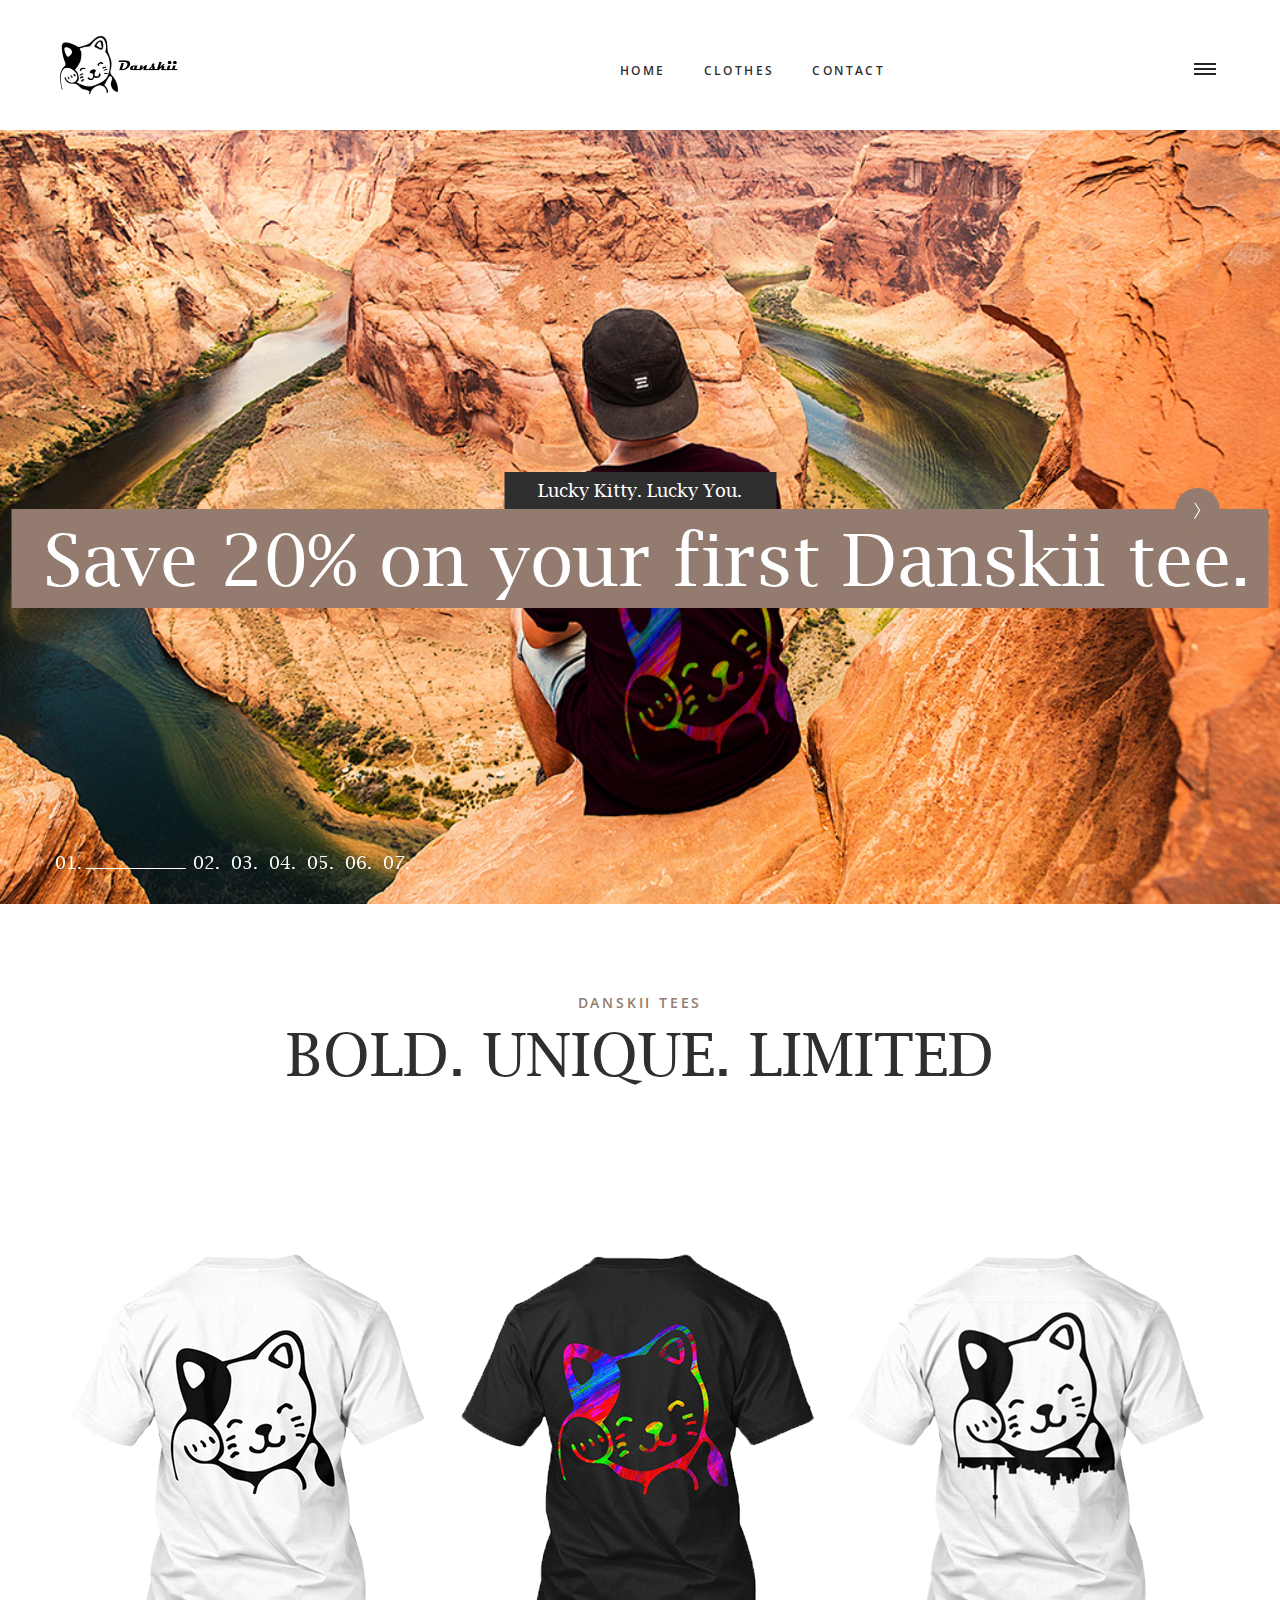
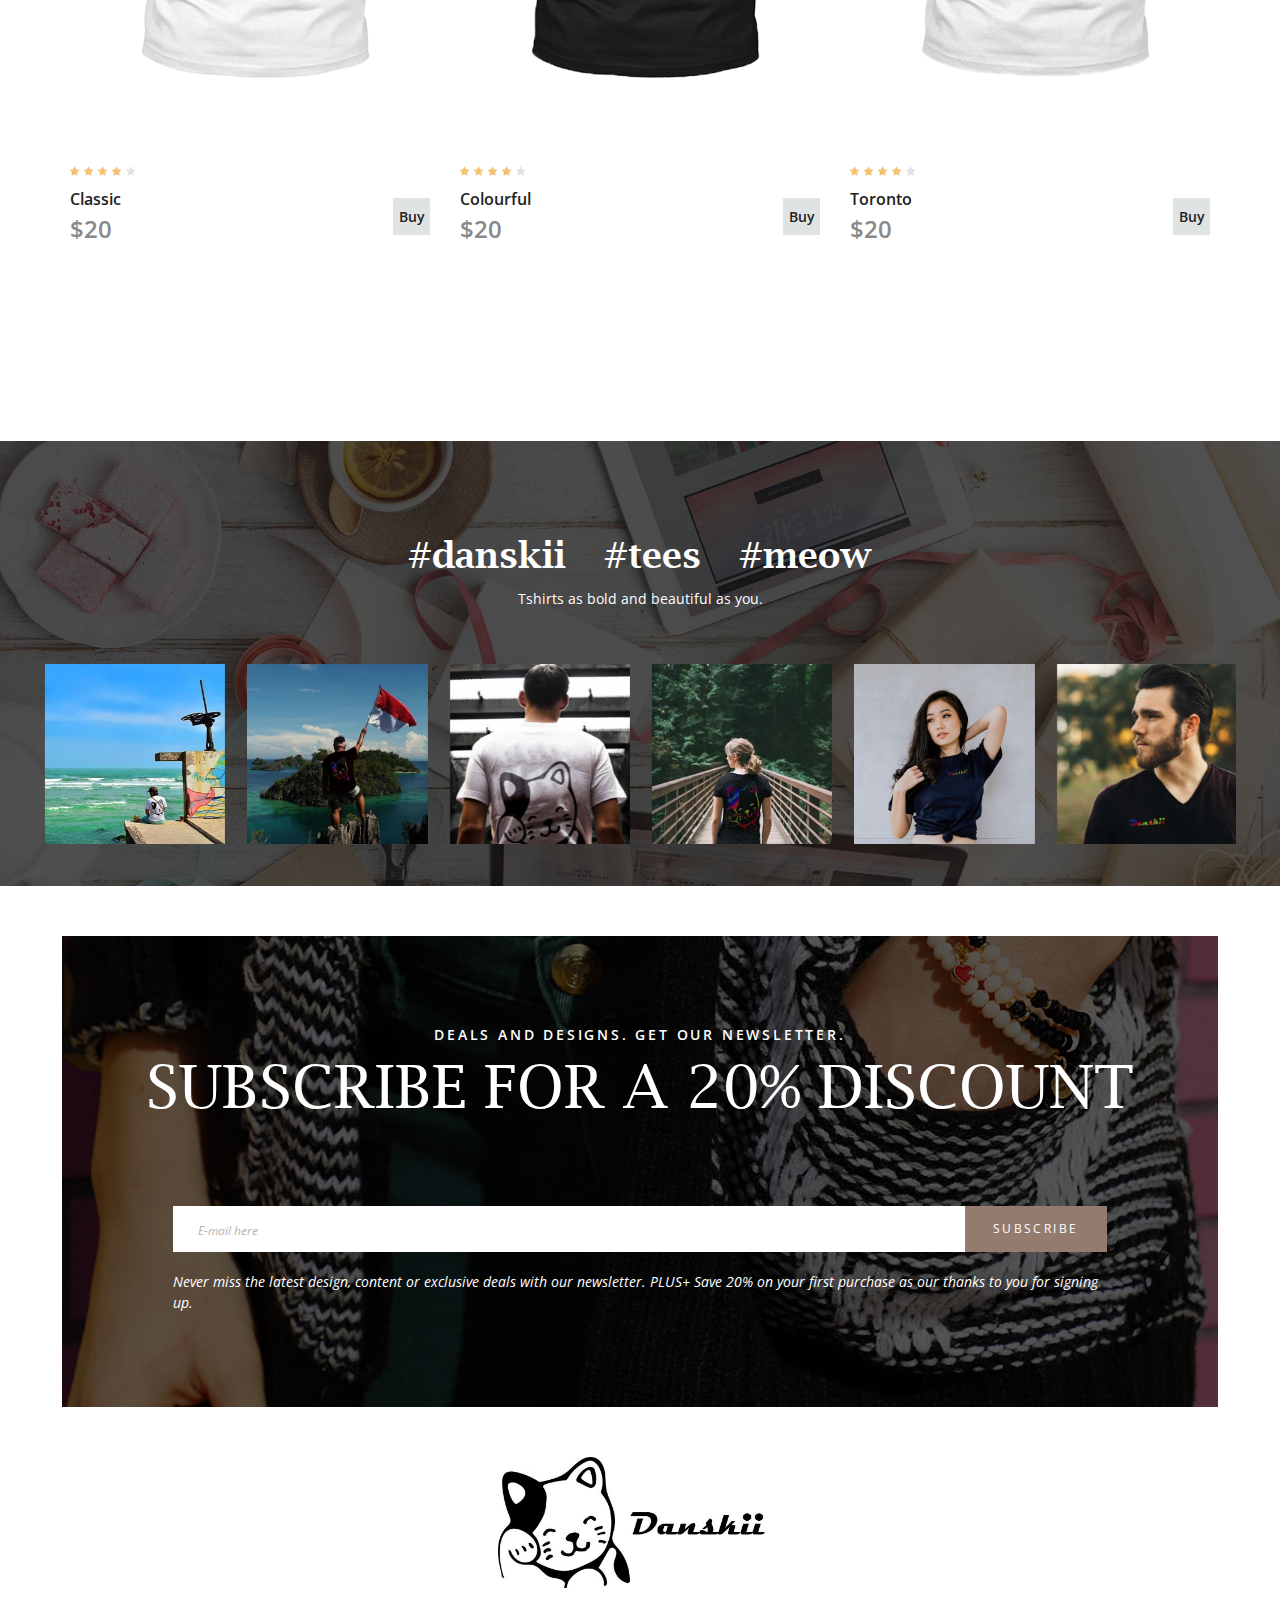
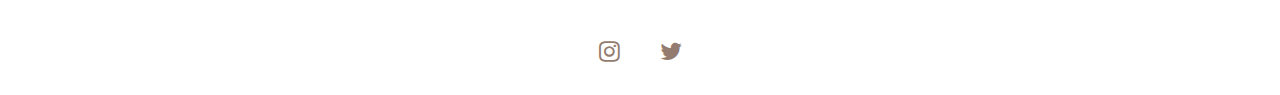
==== commit 97127267: "Updated image slider" ====
--- a/index.html
+++ b/index.html
@@ -151,10 +151,12 @@
 					<div class="owl-item">
 						<div class="home_slider_background" style="background-image:url(images/carousel/1.jpg)"></div>
 						<div class="home_slider_content">
-							<div class="home_slider_content_inner">
-								<!--<div class="home_slider_subtitle">Promo Prices</div>
-								<div class="home_slider_title">New Collection</div>-->
-							</div>
+							<a href="#mc_embed_signup">
+								<div class="home_slider_content_inner">
+									<div class="home_slider_subtitle">Lucky Kitty. Lucky You.</div>
+									<div class="home_slider_title">Save 20% on your first Danskii tee.</div>
+								</div>
+							</a>
 						</div>
 					</div>
 
@@ -174,8 +176,8 @@
 						<div class="home_slider_background" style="background-image:url(images/carousel/3.jpg)"></div>
 						<div class="home_slider_content">
 							<div class="home_slider_content_inner">
-								<div class="home_slider_subtitle">Promo Prices</div>
-								<div class="home_slider_title">New Collection</div>
+								<!--<div class="home_slider_subtitle">Promo Prices</div>
+								<div class="home_slider_title">New Collection</div>-->
 							</div>
 						</div>
 					</div>
@@ -237,7 +239,7 @@
 				<div class="row">
 					<div class="col">
 						<div class="section_title_container text-center">
-							<div class="section_subtitle" id="clothingSection">
+							<div class="section_subtitle">
 								Bold. Unique. Limited. <br />
 								Check out our exclusive
 							</div>
@@ -296,6 +298,7 @@
 			<div class="row">
 				<div class="col">
 					<div class="section_title_container text-center">
+						<div id="clothingSection"></div>
 						<div class="section_subtitle">Danskii Tees</div>
 						<div class="section_title">Bold. Unique. Limited</div>
 					</div>
@@ -434,70 +437,70 @@
 
 				<!-- Gallery Item -->
 				<div class="owl-item gallery_item">
-					<a class="colorbox" href="images/">
+					<a class="colorbox" href="images/thumbnail-slider/1.jpg">
 						<img src="images/thumbnail-slider/1.jpg" alt="">
 					</a>
 				</div>
 
 				<!-- Gallery Item -->
 				<div class="owl-item gallery_item">
-					<a class="colorbox" href="images/gallery_2.jpg">
+					<a class="colorbox" href="images/thumbnail-slider/2.jpg">
 						<img src="images/thumbnail-slider/2.jpg" alt="">
 					</a>
 				</div>
 
 				<!-- Gallery Item -->
 				<div class="owl-item gallery_item">
-					<a class="colorbox" href="images/gallery_3.jpg">
+					<a class="colorbox" href="images/thumbnail-slider/3.jpg">
 						<img src="images/thumbnail-slider/3.jpg" alt="">
 					</a>
 				</div>
 
 				<!-- Gallery Item -->
 				<div class="owl-item gallery_item">
-					<a class="colorbox" href="images/gallery_4.jpg">
+					<a class="colorbox" href="images/thumbnail-slider/4.jpg">
 						<img src="images/thumbnail-slider/4.jpg" alt="">
 					</a>
 				</div>
 
 				<!-- Gallery Item -->
 				<div class="owl-item gallery_item">
-					<a class="colorbox" href="images/gallery_5.jpg">
+					<a class="colorbox" href="images/thumbnail-slider/5.jpg">
 						<img src="images/thumbnail-slider/5.jpg" alt="">
 					</a>
 				</div>
 
 				<!-- Gallery Item -->
 				<div class="owl-item gallery_item">
-					<a class="colorbox" href="images/gallery_6.jpg">
+					<a class="colorbox" href="images/thumbnail-slider/6.jpg">
 						<img src="images/thumbnail-slider/6.jpg" alt="">
 					</a>
 				</div>
 
 				<!-- Gallery Item -->
 				<div class="owl-item gallery_item">
-					<a class="colorbox" href="images/gallery_7.jpg">
+					<a class="colorbox" href="images/thumbnail-slider/7.jpg">
 						<img src="images/thumbnail-slider/7.jpg" alt="">
 					</a>
 				</div>
 
 				<!-- Gallery Item -->
 				<div class="owl-item gallery_item">
-					<a class="colorbox" href="images/gallery_8.jpg">
+					<a class="colorbox" href="images/thumbnail-slider/8.jpg">
 						<img src="images/thumbnail-slider/8.jpg" alt="">
 					</a>
 				</div>
 
 				<!-- Gallery Item -->
 				<div class="owl-item gallery_item">
-					<a class="colorbox" href="images/gallery_9.jpg">
+					<a class="colorbox" href="images/thumbnail-slider/9.jpg">
 						<img src="images/thumbnail-slider/9.jpg" alt="">
 					</a>
 				</div>
 
 				<!-- Gallery Item -->
 				<div class="owl-item gallery_item">
-					<a class="colorbox" href="images/gallery_10.jpg">
+					<a class="colorbox" href="images/thumbnail-slider/10.jpg">
 						<img src="images/thumbnail-slider/10.jpg" alt="">
 					</a>
 				</div>
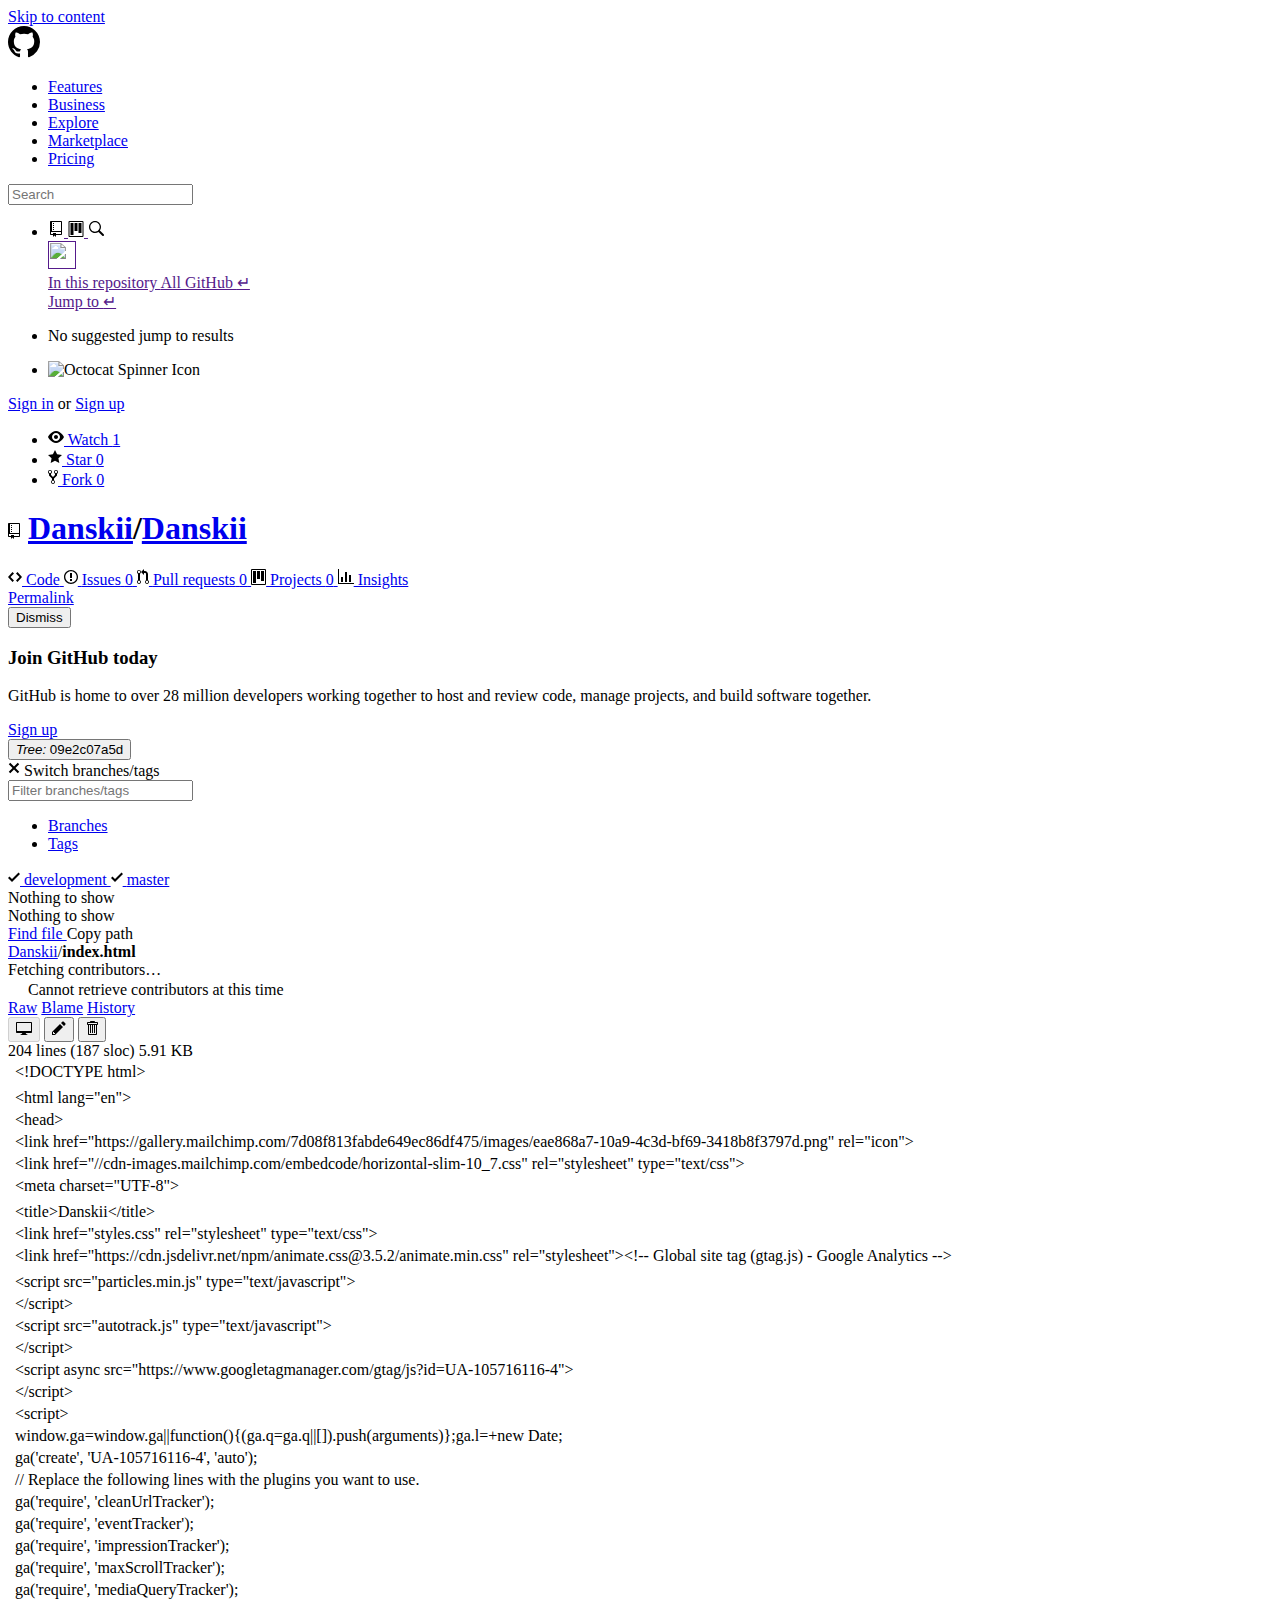
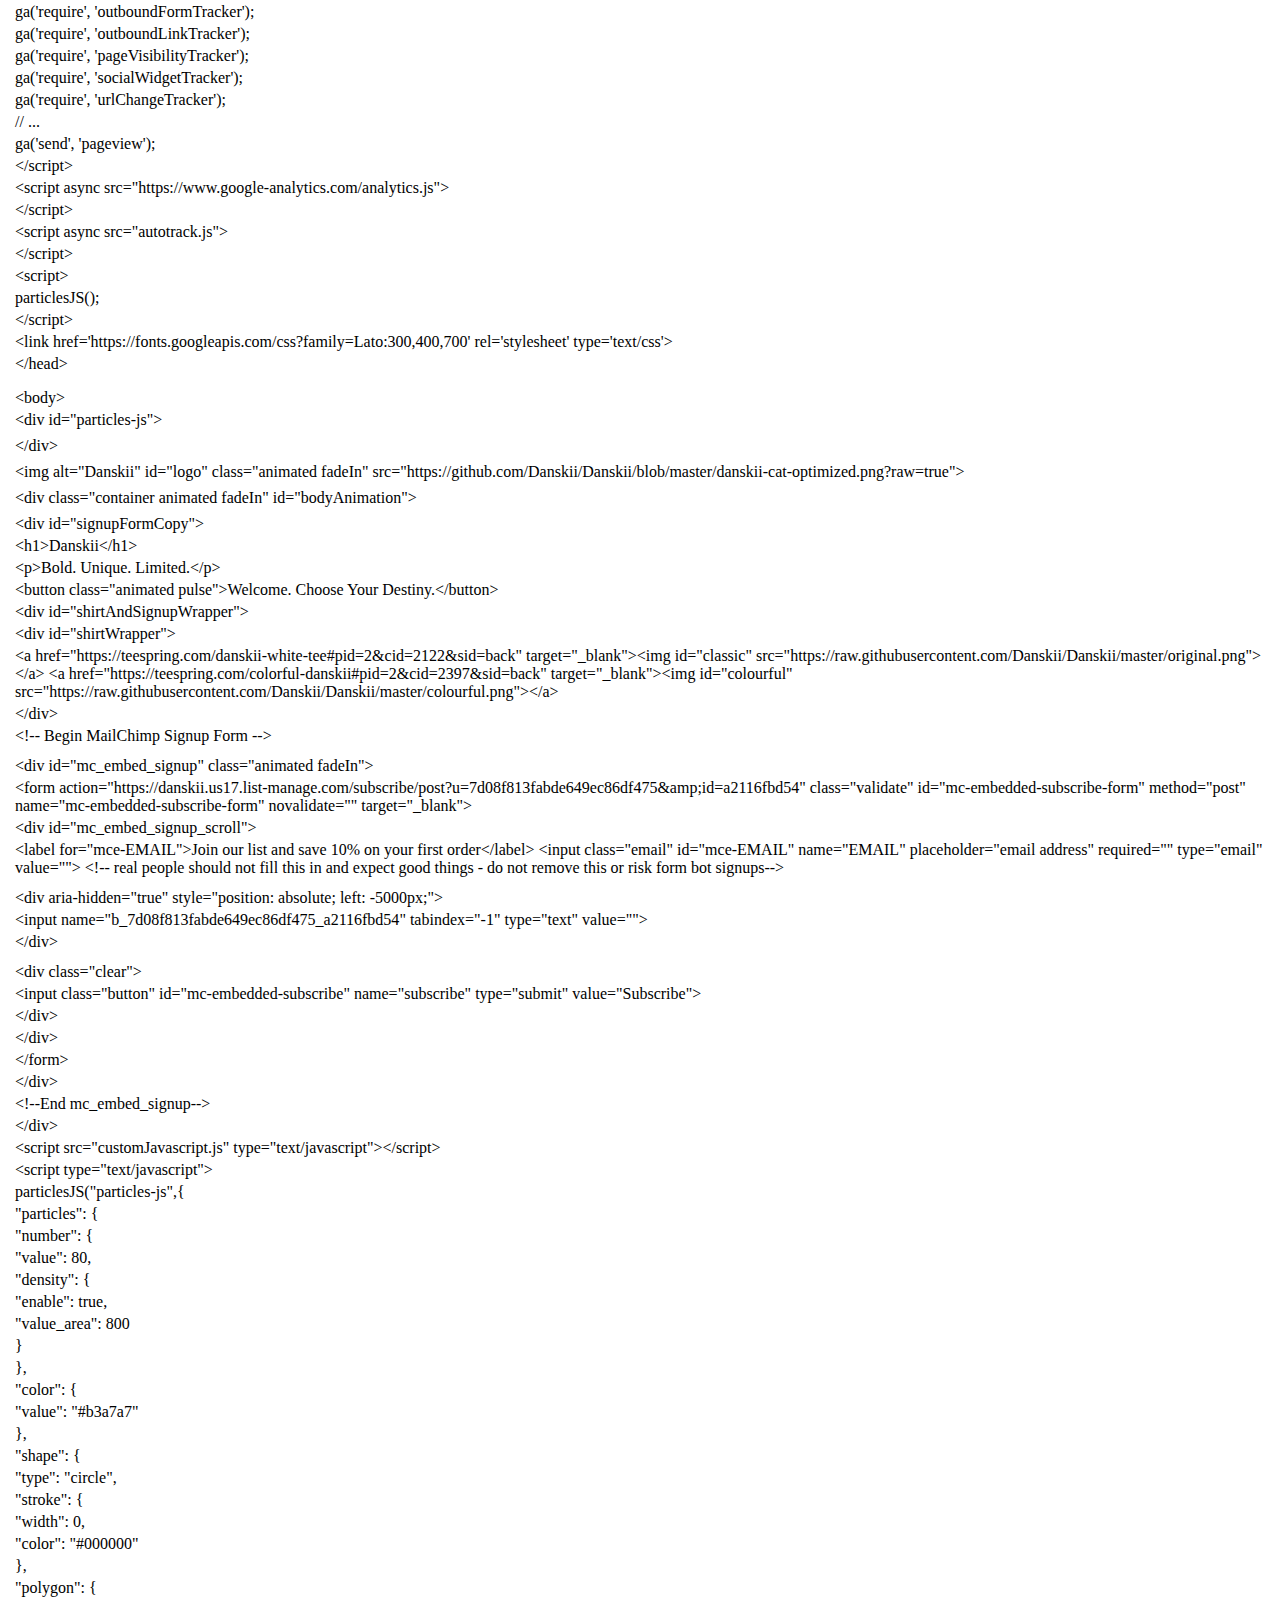
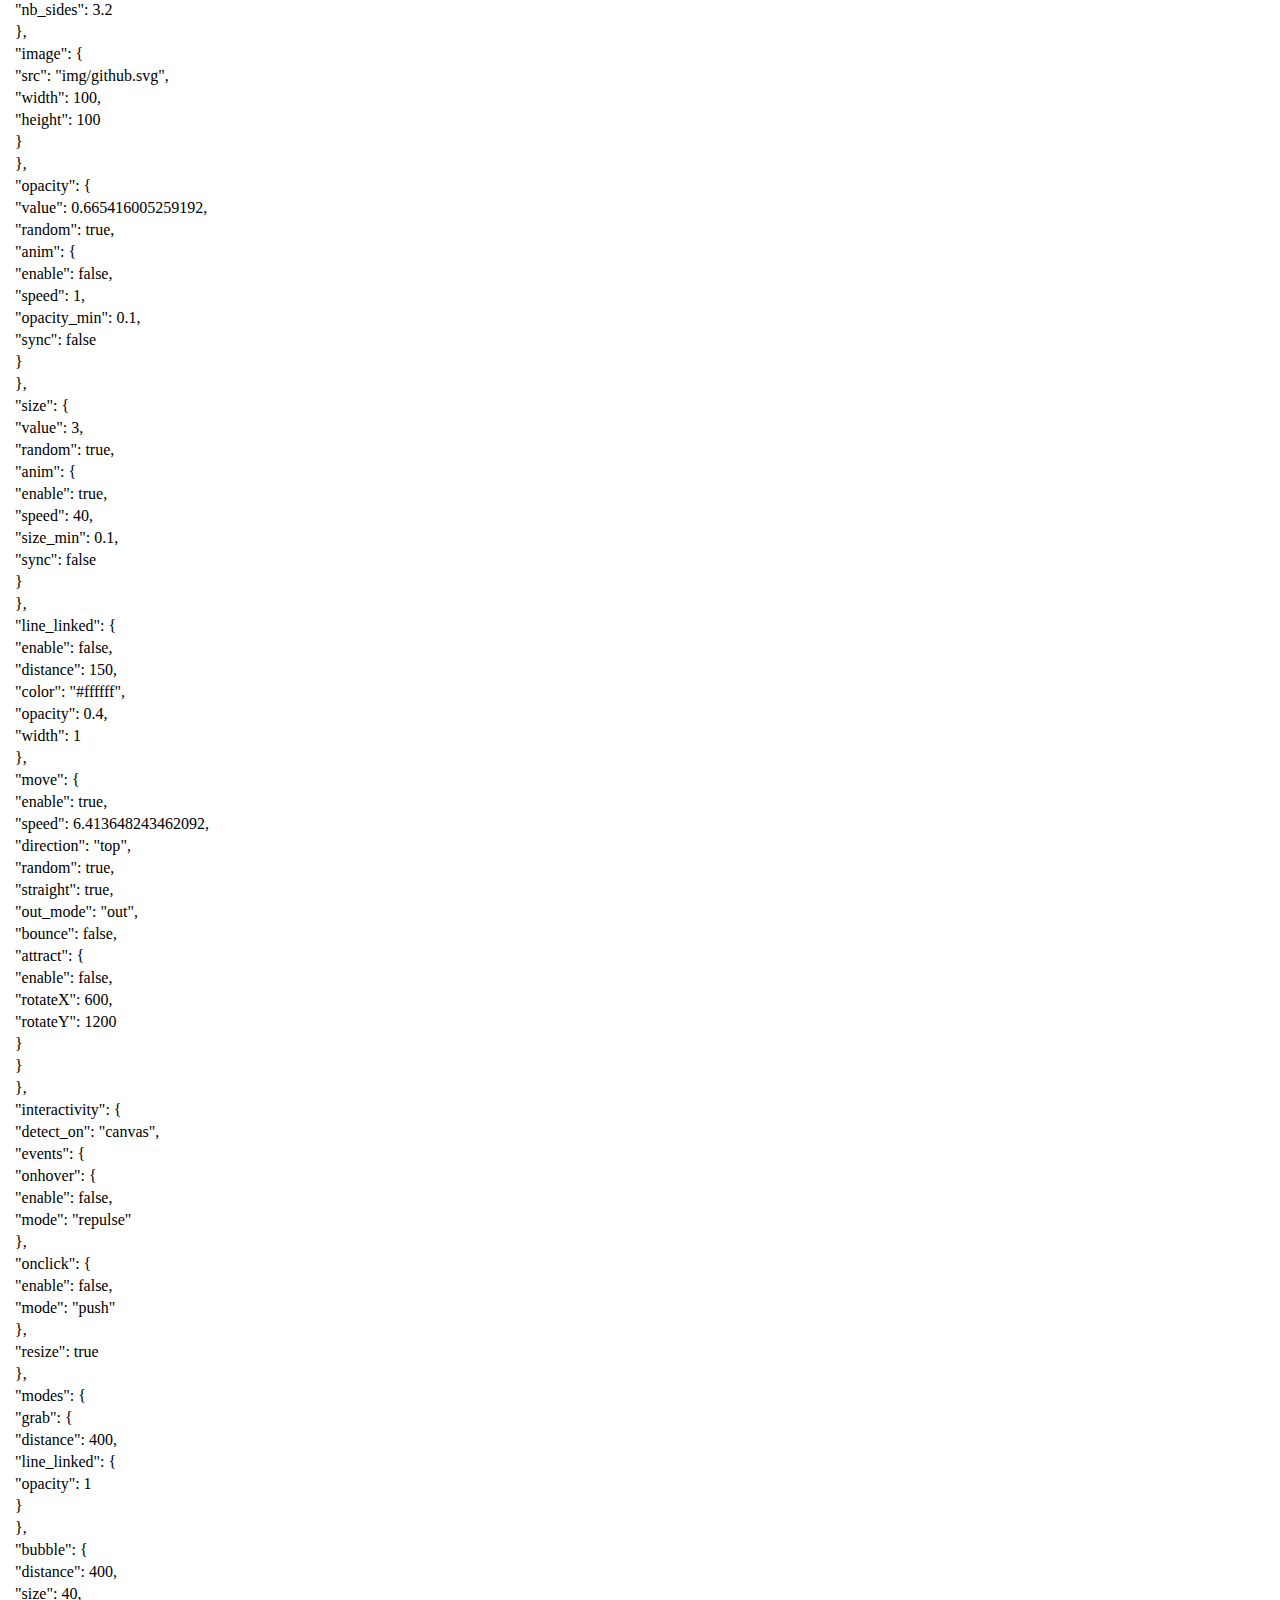
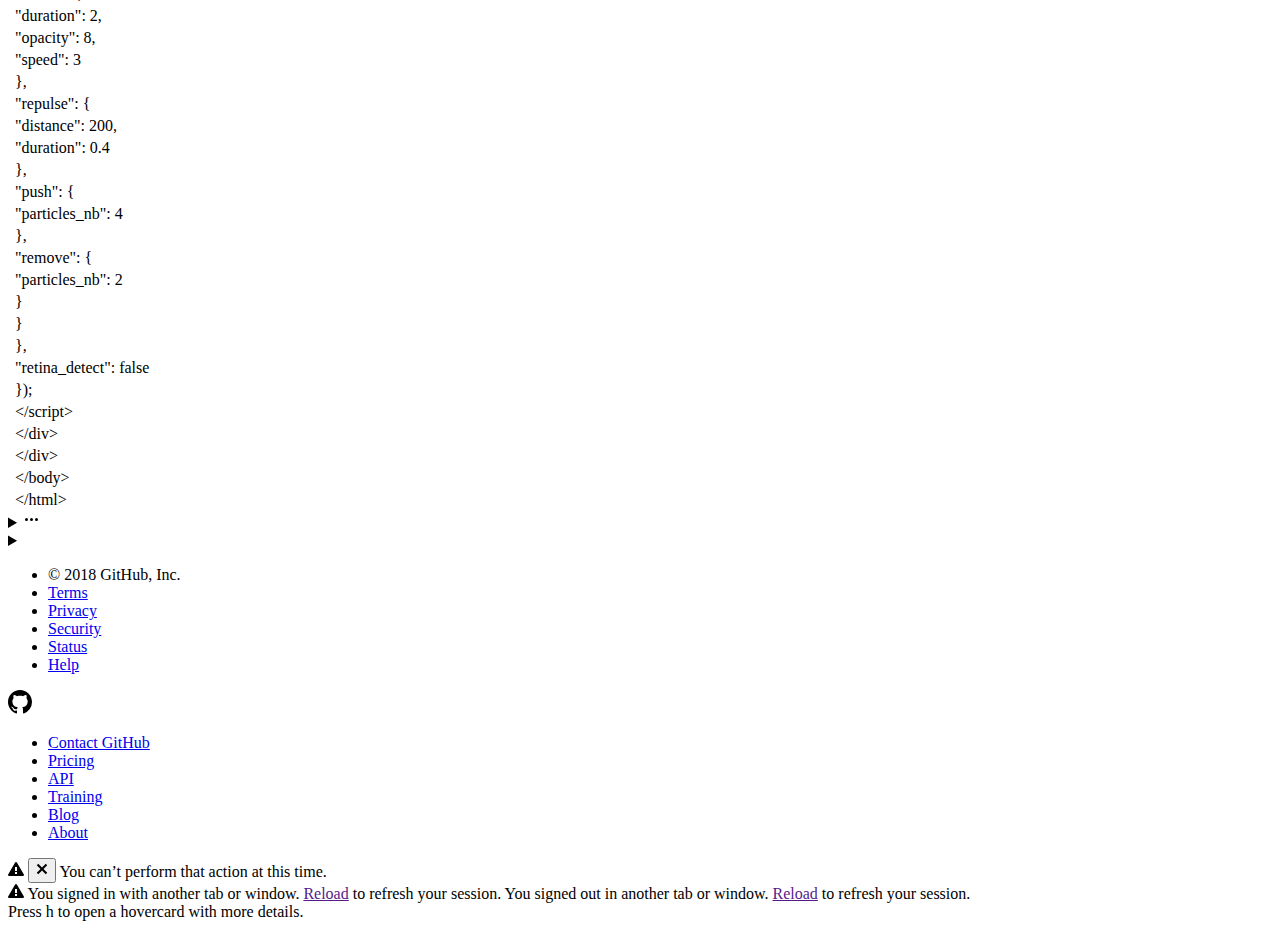
==== commit 97de2b66: "Reverted to original style, design and layout" ====
--- a/index.html
+++ b/index.html
@@ -1,633 +1,1501 @@
-﻿<!DOCTYPE html>
-<html lang="en">
-<head>
-	<title>Danskii</title>
-	<meta charset="utf-8">
-	<meta http-equiv="X-UA-Compatible" content="IE=edge">
-	<meta name="viewport" content="width=device-width, initial-scale=1">
-	<link rel="stylesheet" type="text/css" href="styles/bootstrap4/bootstrap.min.css">
-	<link href="plugins/font-awesome-4.7.0/css/font-awesome.min.css" rel="stylesheet" type="text/css">
-	<link rel="stylesheet" type="text/css" href="plugins/OwlCarousel2-2.2.1/owl.carousel.css">
-	<link rel="stylesheet" type="text/css" href="plugins/OwlCarousel2-2.2.1/owl.theme.default.css">
-	<link rel="stylesheet" type="text/css" href="plugins/OwlCarousel2-2.2.1/animate.css">
-	<link href="plugins/colorbox/colorbox.css" rel="stylesheet" type="text/css">
-	<link rel="stylesheet" type="text/css" href="styles/main_styles.css">
-	<link rel="stylesheet" type="text/css" href="styles/responsive.css">
-
-	<!-- begin autotracking + google analytics script -->
-
-	<script>
-		window.ga = window.ga || function () { (ga.q = ga.q || []).push(arguments) }; ga.l = +new Date;
-		ga('create', 'UA-105716116-4', 'auto');
-		// Replace the following lines with the plugins you want to use.
-		ga('require', 'cleanUrlTracker');
-		ga('require', 'eventTracker');
-		ga('require', 'impressionTracker');
-		ga('require', 'maxScrollTracker');
-		ga('require', 'mediaQueryTracker');
-		ga('require', 'outboundFormTracker');
-		ga('require', 'outboundLinkTracker');
-		ga('require', 'pageVisibilityTracker');
-		ga('require', 'socialWidgetTracker');
-		ga('require', 'urlChangeTracker');
-		// ...
-		ga('send', 'pageview');
-	</script>
-	<script async src="https://www.google-analytics.com/analytics.js"></script>
-	<script async src="autotrack.js"></script>
-
-	<!-- end autotracking + google analytics script -->
-	<!-- Facebook Pixel Code -->
-	<script>
-		!function (f, b, e, v, n, t, s) {
-			if (f.fbq) return; n = f.fbq = function () {
-				n.callMethod ?
-					n.callMethod.apply(n, arguments) : n.queue.push(arguments)
-			};
-			if (!f._fbq) f._fbq = n; n.push = n; n.loaded = !0; n.version = '2.0';
-			n.queue = []; t = b.createElement(e); t.async = !0;
-			t.src = v; s = b.getElementsByTagName(e)[0];
-			s.parentNode.insertBefore(t, s)
-		}(window, document, 'script',
-			'https://connect.facebook.net/en_US/fbevents.js');
-		fbq('init', '148719142616558');
-		fbq('track', 'PageView');
-	</script>
-	<noscript>
-		<img height="1" width="1" style="display:none"
-			 src="https://www.facebook.com/tr?id=148719142616558&ev=PageView&noscript=1" />
-	</noscript>
-	<!-- End Facebook Pixel Code -->
-</head>
-<body>
-
-	<div class="super_container">
-
-		<!-- Header -->
-
-		<header class="header">
-			<div class="header_inner d-flex flex-row align-items-center justify-content-start">
-				<div class="logo"><a href="#"><img class="danskiiLogo" src="images/branding/danskii-cat-words.jpg" alt="Danskii Logo" /></a></div>
-				<nav class="main_nav">
-					<ul>
-						<li><a href="#">home</a></li>
-						<li><a href="#clothingSection">clothes</a></li>
-						<li><a href="mailto:dpuiatti@gmail.com">contact</a></li>
-					</ul>
-				</nav>
-				<div class="header_content ml-auto">
-					<!--<div class="search header_search">
-						<form action="#">
-							<input type="search" class="search_input" required="required">
-							<button type="submit" id="search_button" class="search_button"><img src="images/magnifying-glass.svg" alt=""></button>
-						</form>
-					</div>-->
-					<div class="shopping">
-						<!-- Cart -->
-						<a href="#">
-							<!--<div class="cart">
-								<img src="images/shopping-bag.svg" alt="">
-								<div class="cart_num_container">
-									<div class="cart_num_inner">
-										<div class="cart_num">1</div>
-									</div>
-								</div>
-							</div>-->
-						</a>
-						<!-- Star -->
-						<!--<a href="#">
-							<div class="star">
-								<img src="images/star.svg" alt="">
-								<div class="star_num_container">
-									<div class="star_num_inner">
-										<div class="star_num">0</div>
-									</div>
-								</div>
-							</div>
-						</a>-->
-						<!-- Avatar -->
-						<!--<a href="#">
-							<div class="avatar">
-								<img src="images/avatar.svg" alt="">
-							</div>
-						</a>-->
-					</div>
-				</div>
-
-				<div class="burger_container d-flex flex-column align-items-center justify-content-around menu_mm"><div></div><div></div><div></div></div>
-			</div>
-		</header>
-
-		<!-- Menu -->
-
-		<div class="menu d-flex flex-column align-items-end justify-content-start text-right menu_mm trans_400">
-			<div class="menu_close_container"><div class="menu_close"><div></div><div></div></div></div>
-			<div class="logo menu_mm"><a href="#"><img class="danskiiLogo" src="images/branding/danskii-cat-words.jpg" alt="Danskii Logo" /></a></div>
-			<!--<div class="search">
-				<form action="#">
-					<input type="search" class="search_input menu_mm" required="required">
-					<button type="submit" id="search_button_menu" class="search_button menu_mm"><img class="menu_mm" src="images/magnifying-glass.svg" alt=""></button>
-				</form>
-			</div>-->
-			<nav class="menu_nav">
-				<ul class="menu_mm">
-					<li class="menu_mm"><a href="#">home</a></li>
-					<li class="menu_mm"><a href="#clothingSection">clothes</a></li>
-					<li class="menu_mm"><a href="mailto:dpuiatti@gmail.com">contact</a></li>
-				</ul>
-			</nav>
-		</div>
-
-		<!-- Home -->
-
-		<div class="home">
-
-			<!-- Home Slider -->
-
-			<div class="home_slider_container">
-				<div class="owl-carousel owl-theme home_slider">
-
-					<!-- Home Slider Item -->
-					<div class="owl-item">
-						<div class="home_slider_background" style="background-image:url(images/carousel/1.jpg)"></div>
-						<div class="home_slider_content">
-							<a href="#mc_embed_signup">
-								<div class="home_slider_content_inner">
-									<div class="home_slider_subtitle">Lucky Kitty. Lucky You.</div>
-									<div class="home_slider_title">Save 20% on your first Danskii tee.</div>
-								</div>
-							</a>
-						</div>
-					</div>
-
-					<!-- Home Slider Item -->
-					<div class="owl-item">
-						<div class="home_slider_background" style="background-image:url(images/carousel/2.jpg)"></div>
-						<div class="home_slider_content">
-							<div class="home_slider_content_inner">
-								<!--<div class="home_slider_subtitle">Promo Prices</div>
-								<div class="home_slider_title">New Collection</div>-->
-							</div>
-						</div>
-					</div>
-
-					<!-- Home Slider Item -->
-					<div class="owl-item">
-						<div class="home_slider_background" style="background-image:url(images/carousel/3.jpg)"></div>
-						<div class="home_slider_content">
-							<div class="home_slider_content_inner">
-								<!--<div class="home_slider_subtitle">Promo Prices</div>
-								<div class="home_slider_title">New Collection</div>-->
-							</div>
-						</div>
-					</div>
-
-					<!-- Home Slider Item -->
-					<div class="owl-item">
-						<div class="home_slider_background" style="background-image:url(images/carousel/6.jpg)"></div>
-						<div class="home_slider_content">
-							<div class="home_slider_content_inner">
-								<!--<div class="home_slider_subtitle">Promo Prices</div>
-								<div class="home_slider_title">New Collection</div>-->
-							</div>
-						</div>
-					</div>
-
-					<!-- Home Slider Item -->
-					<div class="owl-item">
-						<div class="home_slider_background" style="background-image:url(images/carousel/7.jpg)"></div>
-						<div class="home_slider_content">
-							<div class="home_slider_content_inner">
-								<!--<div class="home_slider_subtitle">Promo Prices</div>
-								<div class="home_slider_title">New Collection</div>-->
-							</div>
-						</div>
-					</div>
-				</div>
-
-				<!-- Home Slider Nav -->
-
-				<div class="home_slider_next d-flex flex-column align-items-center justify-content-center"><img src="images/arrow_r.png" alt=""></div>
-
-				<!-- Home Slider Dots -->
-
-				<div class="home_slider_dots_container">
-					<div class="container">
-						<div class="row">
-							<div class="col">
-								<div class="home_slider_dots">
-									<ul id="home_slider_custom_dots" class="home_slider_custom_dots">
-										<li class="home_slider_custom_dot active">01.<div></div></li>
-										<li class="home_slider_custom_dot">02.<div></div></li>
-										<li class="home_slider_custom_dot">03.<div></div></li>
-										<li class="home_slider_custom_dot">04.<div></div></li>
-										<li class="home_slider_custom_dot">05.<div></div></li>
-										<li class="home_slider_custom_dot">06.<div></div></li>
-										<li class="home_slider_custom_dot">07.<div></div></li>
-									</ul>
-								</div>
-							</div>
-						</div>
-					</div>
-				</div>
-			</div>
-		</div>
-
-		<!-- Promo -->
-		<!--<div class="promo">
-			<div class="container">
-				<div class="row">
-					<div class="col">
-						<div class="section_title_container text-center">
-							<div class="section_subtitle">
-								Bold. Unique. Limited. <br />
-								Check out our exclusive
-							</div>
-							<div class="section_title">promo prices</div>
-						</div>
-					</div>
-				</div>
-				<div class="row promo_container">-->
-		<!-- Promo Item -->
-		<!--<div class="col-lg-4 promo_col">
-			<div class="promo_item">
-				<div class="promo_image">
-					<img src="images/promo_1.jpg" alt="">
-					<div class="promo_content promo_content_1">
-						<div class="promo_title">-30% off</div>
-						<div class="promo_subtitle">on all bags</div>
-					</div>
-				</div>
-				<div class="promo_link"><a href="#">Shop Now</a></div>
-			</div>
-		</div>-->
-		<!-- Promo Item -->
-		<!--<div class="col-lg-4 promo_col">
-			<div class="promo_item">
-				<div class="promo_image">
-					<img src="images/promo_2.jpg" alt="">
-					<div class="promo_content promo_content_2">
-						<div class="promo_title">-30% off</div>
-						<div class="promo_subtitle">coats & jackets</div>
-					</div>
-				</div>
-				<div class="promo_link"><a href="#">Shop Now</a></div>
-			</div>
-		</div>-->
-		<!-- Promo Item -->
-		<!--<div class="col-lg-4 promo_col">
-			<div class="promo_item">
-				<div class="promo_image">
-					<img src="images/promo_3.jpg" alt="">
-					<div class="promo_content promo_content_3">
-						<div class="promo_title">-25% off</div>
-						<div class="promo_subtitle">on Sandals</div>
-					</div>
-				</div>
-				<div class="promo_link"><a href="#">Shop Now</a></div>
-			</div>
-		</div>-->
-	</div>
-	</div>
-	</div>
-
-	<!-- New Arrivals -->
-
-	<div class="arrivals">
-		<div class="container">
-			<div class="row">
-				<div class="col">
-					<div class="section_title_container text-center">
-						<div id="clothingSection"></div>
-						<div class="section_subtitle">Danskii Tees</div>
-						<div class="section_title">Bold. Unique. Limited</div>
-					</div>
-				</div>
-			</div>
-			<div class="row products_container">
-
-				<!-- Product -->
-				<div class="col-lg-4 product_col">
-					<div class="product">
-						<div class="product_image">
-							<a href="https://teespring.com/new-danskii-white-tee#pid=2&cid=2122&sid=back"><img src="images/products/tees/original.png" alt=""></a>
-						</div>
-						<div class="rating rating_4">
-							<i class="fa fa-star"></i>
-							<i class="fa fa-star"></i>
-							<i class="fa fa-star"></i>
-							<i class="fa fa-star"></i>
-							<i class="fa fa-star"></i>
-						</div>
-						<div class="product_content clearfix">
-							<div class="product_info">
-								<div class="product_name"><a href="product.html">Classic</a></div>
-								<div class="product_price">$20</div>
-							</div>
-							<div class="product_options">
-
-								<a href="https://teespring.com/new-danskii-white-tee#pid=2&cid=2122&sid=back"><div class="product_fav product_option">Buy</div></a>
-							</div>
-						</div>
-					</div>
-				</div>
-
-				<!-- Product -->
-				<div class="col-lg-4 product_col">
-					<div class="product">
-						<div class="product_image">
-							<a href="https://teespring.com/new-colorful-danskii#pid=2&cid=2397&sid=back"><img src="images/products/tees/colourful.png" alt=""></a>
-						</div>
-						<div class="rating rating_4">
-							<i class="fa fa-star"></i>
-							<i class="fa fa-star"></i>
-							<i class="fa fa-star"></i>
-							<i class="fa fa-star"></i>
-							<i class="fa fa-star"></i>
-						</div>
-						<div class="product_content clearfix">
-							<div class="product_info">
-								<div class="product_name"><a href="product.html">Colourful</a></div>
-								<div class="product_price">$20</div>
-							</div>
-							<div class="product_options">
-
-								<a href="https://teespring.com/new-colorful-danskii#pid=2&cid=2397&sid=back"><div class="product_fav product_option">Buy</div></a>
-							</div>
-						</div>
-					</div>
-				</div>
-
-				<!-- Product -->
-				<div class="col-lg-4 product_col">
-					<div class="product">
-						<div class="product_image">
-							<a href="https://teespring.com/new-danskii-toronto#pid=2&cid=2122&sid=back"><img src="images/products/tees/toronto-back.png" alt=""></a>
-						</div>
-						<div class="rating rating_4">
-							<i class="fa fa-star"></i>
-							<i class="fa fa-star"></i>
-							<i class="fa fa-star"></i>
-							<i class="fa fa-star"></i>
-							<i class="fa fa-star"></i>
-						</div>
-						<div class="product_content clearfix">
-							<div class="product_info">
-								<div class="product_name"><a href="product.html">Toronto</a></div>
-								<div class="product_price">$20</div>
-							</div>
-							<div class="product_options">
-
-								<a href="https://teespring.com/new-danskii-toronto#pid=2&cid=2122&sid=back"><div class="product_fav product_option">Buy</div></a>
-							</div>
-						</div>
-					</div>
-				</div>
-			</div>
-		</div>
-	</div>
-
-	<!-- Extra -->
-	<!--<div class="extra clearfix">
-		<div class="extra_promo extra_promo_1">
-			<div class="extra_promo_image" style="background-image:url(images/extra_1.jpg)"></div>
-			<div class="extra_1_content d-flex flex-column align-items-center justify-content-center text-center">
-				<div class="extra_1_price">30%<span>off</span></div>
-				<div class="extra_1_title">On all shoes</div>
-				<div class="extra_1_text">*Integer ut imperdiet erat. Quisque ultricies lectus tellus, eu tristique magna pharetra.</div>
-				<div class="button extra_1_button"><a href="checkout.html">check out</a></div>
-			</div>
-		</div>
-		<div class="extra_promo extra_promo_2">
-			<div class="extra_promo_image" style="background-image:url(images/extra_2.jpg)"></div>
-			<div class="extra_2_content d-flex flex-column align-items-center justify-content-center text-center">
-				<div class="extra_2_title">
-					<div class="extra_2_center">&</div>
-					<div class="extra_2_top">Mix</div>
-					<div class="extra_2_bottom">Match</div>
-				</div>
-				<div class="extra_2_text">*Integer ut imperdiet erat. Quisque ultricies lectus tellus, eu tristique magna pharetra.</div>
-				<div class="button extra_2_button"><a href="checkout.html">check out</a></div>
-			</div>
-		</div>
-	</div>-->
-	<!-- Gallery -->
-
-	<div class="gallery">
-		<div class="gallery_image" style="background-image:url(images/gallery.jpg)"></div>
-		<div class="container">
-			<div class="row">
-				<div class="col">
-					<div class="gallery_title text-center">
-						<ul>
-							<li><a href="#">#danskii</a></li>
-							<li><a href="#">#tees</a></li>
-							<li><a href="#">#meow</a></li>
-						</ul>
-					</div>
-					<div class="gallery_text text-center">Tshirts as bold and beautiful as you.</div>
-					<!--<div class="button gallery_button"><a href="#">submit</a></div>-->
-				</div>
-			</div>
-		</div>
-		<div class="gallery_slider_container">
-
-			<!-- Gallery Slider -->
-			<div class="owl-carousel owl-theme gallery_slider">
-
-				<!-- Gallery Item -->
-				<div class="owl-item gallery_item">
-					<a class="colorbox" href="images/thumbnail-slider/1.jpg">
-						<img src="images/thumbnail-slider/1.jpg" alt="">
-					</a>
-				</div>
-
-				<!-- Gallery Item -->
-				<div class="owl-item gallery_item">
-					<a class="colorbox" href="images/thumbnail-slider/2.jpg">
-						<img src="images/thumbnail-slider/2.jpg" alt="">
-					</a>
-				</div>
-
-				<!-- Gallery Item -->
-				<div class="owl-item gallery_item">
-					<a class="colorbox" href="images/thumbnail-slider/3.jpg">
-						<img src="images/thumbnail-slider/3.jpg" alt="">
-					</a>
-				</div>
-
-				<!-- Gallery Item -->
-				<div class="owl-item gallery_item">
-					<a class="colorbox" href="images/thumbnail-slider/4.jpg">
-						<img src="images/thumbnail-slider/4.jpg" alt="">
-					</a>
-				</div>
-
-				<!-- Gallery Item -->
-				<div class="owl-item gallery_item">
-					<a class="colorbox" href="images/thumbnail-slider/5.jpg">
-						<img src="images/thumbnail-slider/5.jpg" alt="">
-					</a>
-				</div>
-
-				<!-- Gallery Item -->
-				<div class="owl-item gallery_item">
-					<a class="colorbox" href="images/thumbnail-slider/6.jpg">
-						<img src="images/thumbnail-slider/6.jpg" alt="">
-					</a>
-				</div>
-
-				<!-- Gallery Item -->
-				<div class="owl-item gallery_item">
-					<a class="colorbox" href="images/thumbnail-slider/7.jpg">
-						<img src="images/thumbnail-slider/7.jpg" alt="">
-					</a>
-				</div>
-
-				<!-- Gallery Item -->
-				<div class="owl-item gallery_item">
-					<a class="colorbox" href="images/thumbnail-slider/8.jpg">
-						<img src="images/thumbnail-slider/8.jpg" alt="">
-					</a>
-				</div>
-
-				<!-- Gallery Item -->
-				<div class="owl-item gallery_item">
-					<a class="colorbox" href="images/thumbnail-slider/9.jpg">
-						<img src="images/thumbnail-slider/9.jpg" alt="">
-					</a>
-				</div>
-
-				<!-- Gallery Item -->
-				<div class="owl-item gallery_item">
-					<a class="colorbox" href="images/thumbnail-slider/10.jpg">
-						<img src="images/thumbnail-slider/10.jpg" alt="">
-					</a>
-				</div>
-			</div>
-		</div>
-	</div>
-
-	<!-- Testimonials -->
-	<!--<div class="testimonials">
-		<div class="container">
-			<div class="row">
-				<div class="col">
-					<div class="section_title_container text-center">
-						<div class="section_subtitle">only the best</div>
-						<div class="section_title">testimonials</div>
-					</div>
-				</div>
-			</div>
-			<div class="row test_slider_container">
-				<div class="col">
-
-					<!-- Testimonials Slider -->
-	<div class="owl-carousel owl-theme test_slider text-center">
-
-		<!-- Testimonial Item -->
-		<!--<div class="owl-item">
-			<div class="test_text">“Integer ut imperdiet erat. Quisque ultricies lectus tellus, eu tristique magna pharetra nec. Fusce vel lorem libero. Integer ex mi, facilisis sed nisi ut, vestibulum ultrices nulla. Aliquam egestas tempor leo.”</div>
-			<div class="test_content">
-				<div class="test_image"><img src="images/testimonials.jpg" alt=""></div>
-				<div class="test_name">Christinne Smith</div>
-				<div class="test_title">client</div>
-			</div>
-		</div>-->
-		<!-- Testimonial Item -->
-		<!--<div class="owl-item">
-			<div class="test_text">“Integer ut imperdiet erat. Quisque ultricies lectus tellus, eu tristique magna pharetra nec. Fusce vel lorem libero. Integer ex mi, facilisis sed nisi ut, vestibulum ultrices nulla. Aliquam egestas tempor leo.”</div>
-			<div class="test_content">
-				<div class="test_image"><img src="images/testimonials.jpg" alt=""></div>
-				<div class="test_name">Christinne Smith</div>
-				<div class="test_title">client</div>
-			</div>
-		</div>-->
-		<!-- Testimonial Item -->
-		<!--<div class="owl-item">
-			<div class="test_text">“Integer ut imperdiet erat. Quisque ultricies lectus tellus, eu tristique magna pharetra nec. Fusce vel lorem libero. Integer ex mi, facilisis sed nisi ut, vestibulum ultrices nulla. Aliquam egestas tempor leo.”</div>
-			<div class="test_content">
-				<div class="test_image"><img src="images/testimonials.jpg" alt=""></div>
-				<div class="test_name">Christinne Smith</div>
-				<div class="test_title">client</div>
-			</div>
-		</div>-->
-	</div>
-	</div>
-	</div>
-	</div>
-	</div>
-
-	<!-- Newsletter -->
-
-	<div class="newsletter">
-		<div class="newsletter_content">
-			<div class="newsletter_image" style="background-image:url(images/newsletter.jpg)"></div>
-			<div class="container">
-				<div class="row">
-					<div class="col">
-						<div class="section_title_container text-center">
-							<div class="section_subtitle">deals and designs. get our newsletter.</div>
-							<div class="section_title">subscribe for a 20% discount</div>
-						</div>
-					</div>
-				</div>
-				<div class="row newsletter_container">
-					<div class="col-lg-10 offset-lg-1">
-						<div class="newsletter_form_container" id="mc_embed_signup">
-							<form action="https://danskii.us17.list-manage.com/subscribe/post?u=7d08f813fabde649ec86df475&amp;id=a2116fbd54" method="post" id="mc-embedded-subscribe-form" name="mc-embedded-subscribe-form" class="validate" target="_blank" novalidate>
-								<input type="email" value="" name="EMAIL" class="required email newsletter_input" id="mce-EMAIL" placeholder="E-mail here">
-
-								<button type="submit" class="newsletter_button" value="Subscribe" name="subscribe" id="mc-embedded-subscribe">subscribe</button>
-							</form>
-						</div>
-						<div class="newsletter_text">Never miss the latest design, content or exclusive deals with our newsletter. PLUS+ Save 20% on your first purchase as our thanks to you for signing up.</div>
-					</div>
-				</div>
-			</div>
-		</div>
-	</div>
-
-	<!-- Footer -->
-
-	<footer class="footer">
-		<div class="container">
-			<div class="row">
-				<div class="col text-center">
-					<div class="logo"><a href="#"><img class="danskiiLogo" src="images/branding/danskii-cat-words.jpg" alt="Danskii Logo" /></a></div>
-					<!--<nav class="footer_nav">
-						<ul>
-							<li><a href="index.html">home</a></li>
-							<li><a href="categories.html">clothes</a></li>
-							<li><a href="categories.html">accessories</a></li>
-							<li><a href="categories.html">lingerie</a></li>
-							<li><a href="contact.html">contact</a></li>
-						</ul>
-					</nav>-->
-					<div class="footer_social">
-						<ul>
-
-							<li><a href="#"><i class="fa fa-instagram" aria-hidden="true"></i></a></li>
-
-							<li><a href="#"><i class="fa fa-twitter" aria-hidden="true"></i></a></li>
-						</ul>
-					</div>
-				</div>
-			</div>
-		</div>
-	</footer>
-	</div>
-
-	<script src="js/jquery-3.2.1.min.js"></script>
-	<script src="styles/bootstrap4/popper.js"></script>
-	<script src="styles/bootstrap4/bootstrap.min.js"></script>
-	<script src="plugins/OwlCarousel2-2.2.1/owl.carousel.js"></script>
-	<script src="plugins/easing/easing.js"></script>
-	<script src="plugins/parallax-js-master/parallax.min.js"></script>
-	<script src="plugins/colorbox/jquery.colorbox-min.js"></script>
-	<script src="js/custom.js"></script>
-
-	<script type="text/javascript" src="//downloads.mailchimp.com/js/signup-forms/popup/embed.js" data-dojo-config="usePlainJson: true, isDebug: false"></script>
-	<script type="text/javascript">require(["mojo/signup-forms/Loader"], function (L) { L.start({ "baseUrl": "mc.us17.list-manage.com", "uuid": "7d08f813fabde649ec86df475", "lid": "a2116fbd54", "uniqueMethods": false }) })</script>
-</body>
-</html>+
+
+
+
+
+
+<!DOCTYPE html>
+<html lang="en">
+  <head>
+    <meta charset="utf-8">
+  <link rel="dns-prefetch" href="https://assets-cdn.github.com">
+  <link rel="dns-prefetch" href="https://avatars0.githubusercontent.com">
+  <link rel="dns-prefetch" href="https://avatars1.githubusercontent.com">
+  <link rel="dns-prefetch" href="https://avatars2.githubusercontent.com">
+  <link rel="dns-prefetch" href="https://avatars3.githubusercontent.com">
+  <link rel="dns-prefetch" href="https://github-cloud.s3.amazonaws.com">
+  <link rel="dns-prefetch" href="https://user-images.githubusercontent.com/">
+
+
+
+  <link crossorigin="anonymous" media="all" integrity="sha512-FCg44VGg5ax/5MpZ8otwiPE+/tG1/Sq67mKkl6agbqgoScZtJyXhQSFQMIJfOHMZZ+yXDINb8nEiws60SiLohg==" rel="stylesheet" href="https://assets-cdn.github.com/assets/frameworks-5aa6d9885579bb2359f66266aee26f3b.css" />
+  <link crossorigin="anonymous" media="all" integrity="sha512-+/hqp+gOyKak+oOrmncIDqvw8rgk69e9HtwA/O+2PG25IJgS6L+sciem4Dqu4L77m8UaEYWxYhXeRhxzzaDk3Q==" rel="stylesheet" href="https://assets-cdn.github.com/assets/github-2bf9c5ab90af2104656120603fa7ae6a.css" />
+  
+  
+  <link crossorigin="anonymous" media="all" integrity="sha512-vziz6Jjw591pyA52+2EoS07YE63bIc0zkvSG4yIM9edY2ArBBBIwvTw49H8rn4Z+YLbBw5LzBWSFwoZkxQK+0A==" rel="stylesheet" href="https://assets-cdn.github.com/assets/site-3ba3ae12a2f85a6290c97a963107cc97.css" />
+  
+
+  <meta name="viewport" content="width=device-width">
+  
+  <title>Danskii/index.html at 09e2c07a5de97ca11ffc73b640618b7c790b916d · Danskii/Danskii · GitHub</title>
+    <meta name="description" content="Contribute to Danskii/Danskii development by creating an account on GitHub.">
+    <link rel="search" type="application/opensearchdescription+xml" href="/opensearch.xml" title="GitHub">
+  <link rel="fluid-icon" href="https://github.com/fluidicon.png" title="GitHub">
+  <meta property="fb:app_id" content="1401488693436528">
+
+    
+    <meta property="og:image" content="https://avatars0.githubusercontent.com/u/6855638?s=400&amp;v=4" /><meta property="og:site_name" content="GitHub" /><meta property="og:type" content="object" /><meta property="og:title" content="Danskii/Danskii" /><meta property="og:url" content="https://github.com/Danskii/Danskii" /><meta property="og:description" content="Contribute to Danskii/Danskii development by creating an account on GitHub." />
+
+  <link rel="assets" href="https://assets-cdn.github.com/">
+  
+  <meta name="pjax-timeout" content="1000">
+  
+  <meta name="request-id" content="C261:0A6F:32D1E24:608424D:5BC87A02" data-pjax-transient>
+
+
+  
+
+  <meta name="selected-link" value="repo_source" data-pjax-transient>
+
+      <meta name="google-site-verification" content="KT5gs8h0wvaagLKAVWq8bbeNwnZZK1r1XQysX3xurLU">
+    <meta name="google-site-verification" content="ZzhVyEFwb7w3e0-uOTltm8Jsck2F5StVihD0exw2fsA">
+    <meta name="google-site-verification" content="GXs5KoUUkNCoaAZn7wPN-t01Pywp9M3sEjnt_3_ZWPc">
+
+  <meta name="octolytics-host" content="collector.githubapp.com" /><meta name="octolytics-app-id" content="github" /><meta name="octolytics-event-url" content="https://collector.githubapp.com/github-external/browser_event" /><meta name="octolytics-dimension-request_id" content="C261:0A6F:32D1E24:608424D:5BC87A02" /><meta name="octolytics-dimension-region_edge" content="iad" /><meta name="octolytics-dimension-region_render" content="iad" />
+<meta name="analytics-location" content="/&lt;user-name&gt;/&lt;repo-name&gt;/blob/show" data-pjax-transient="true" />
+
+
+
+    <meta name="google-analytics" content="UA-3769691-2">
+
+
+<meta class="js-ga-set" name="dimension1" content="Logged Out">
+
+
+
+  
+
+      <meta name="hostname" content="github.com">
+    <meta name="user-login" content="">
+
+      <meta name="expected-hostname" content="github.com">
+    <meta name="js-proxy-site-detection-payload" content="[base64]">
+
+    <meta name="enabled-features" content="DASHBOARD_V2_LAYOUT_OPT_IN,EXPLORE_DISCOVER_REPOSITORIES,UNIVERSE_BANNER,MARKETPLACE_PLAN_RESTRICTION_EDITOR">
+
+  <meta name="html-safe-nonce" content="b1f4735328e3bace96d52a8ac061c89fdf9c186e">
+
+  <meta http-equiv="x-pjax-version" content="b511fb2dcf4f6fb2cb13d332a919346e">
+  
+
+      <link href="https://github.com/Danskii/Danskii/commits/09e2c07a5de97ca11ffc73b640618b7c790b916d.atom" rel="alternate" title="Recent Commits to Danskii:09e2c07a5de97ca11ffc73b640618b7c790b916d" type="application/atom+xml">
+
+  <meta name="go-import" content="github.com/Danskii/Danskii git https://github.com/Danskii/Danskii.git">
+
+  <meta name="octolytics-dimension-user_id" content="6855638" /><meta name="octolytics-dimension-user_login" content="Danskii" /><meta name="octolytics-dimension-repository_id" content="129973617" /><meta name="octolytics-dimension-repository_nwo" content="Danskii/Danskii" /><meta name="octolytics-dimension-repository_public" content="true" /><meta name="octolytics-dimension-repository_is_fork" content="false" /><meta name="octolytics-dimension-repository_network_root_id" content="129973617" /><meta name="octolytics-dimension-repository_network_root_nwo" content="Danskii/Danskii" /><meta name="octolytics-dimension-repository_explore_github_marketplace_ci_cta_shown" content="false" />
+
+
+    <link rel="canonical" href="https://github.com/Danskii/Danskii/blob/09e2c07a5de97ca11ffc73b640618b7c790b916d/index.html" data-pjax-transient>
+
+
+  <meta name="browser-stats-url" content="https://api.github.com/_private/browser/stats">
+
+  <meta name="browser-errors-url" content="https://api.github.com/_private/browser/errors">
+
+  <link rel="mask-icon" href="https://assets-cdn.github.com/pinned-octocat.svg" color="#000000">
+  <link rel="icon" type="image/x-icon" class="js-site-favicon" href="https://assets-cdn.github.com/favicon.ico">
+
+<meta name="theme-color" content="#1e2327">
+
+
+  <meta name="u2f-support" content="true">
+
+  <link rel="manifest" href="/manifest.json" crossOrigin="use-credentials">
+
+  </head>
+
+  <body class="logged-out env-production page-blob">
+    
+
+  <div class="position-relative js-header-wrapper ">
+    <a href="#start-of-content" tabindex="1" class="px-2 py-4 bg-blue text-white show-on-focus js-skip-to-content">Skip to content</a>
+    <div id="js-pjax-loader-bar" class="pjax-loader-bar"><div class="progress"></div></div>
+
+    
+    
+    
+
+
+
+        
+<header class="Header header-logged-out  position-relative f4 py-3" role="banner">
+  <div class="container-lg d-flex px-3">
+    <div class="d-flex flex-justify-between flex-items-center">
+      <a class="header-logo-invertocat my-0" href="https://github.com/" aria-label="Homepage" data-ga-click="(Logged out) Header, go to homepage, icon:logo-wordmark">
+        <svg height="32" class="octicon octicon-mark-github" viewBox="0 0 16 16" version="1.1" width="32" aria-hidden="true"><path fill-rule="evenodd" d="M8 0C3.58 0 0 3.58 0 8c0 3.54 2.29 6.53 5.47 7.59.4.07.55-.17.55-.38 0-.19-.01-.82-.01-1.49-2.01.37-2.53-.49-2.69-.94-.09-.23-.48-.94-.82-1.13-.28-.15-.68-.52-.01-.53.63-.01 1.08.58 1.23.82.72 1.21 1.87.87 2.33.66.07-.52.28-.87.51-1.07-1.78-.2-3.64-.89-3.64-3.95 0-.87.31-1.59.82-2.15-.08-.2-.36-1.02.08-2.12 0 0 .67-.21 2.2.82.64-.18 1.32-.27 2-.27.68 0 1.36.09 2 .27 1.53-1.04 2.2-.82 2.2-.82.44 1.1.16 1.92.08 2.12.51.56.82 1.27.82 2.15 0 3.07-1.87 3.75-3.65 3.95.29.25.54.73.54 1.48 0 1.07-.01 1.93-.01 2.2 0 .21.15.46.55.38A8.013 8.013 0 0 0 16 8c0-4.42-3.58-8-8-8z"/></svg>
+      </a>
+
+    </div>
+
+    <div class="HeaderMenu d-flex flex-justify-between flex-auto">
+        <nav class="mt-0">
+          <ul class="d-flex list-style-none">
+              <li class="ml-2">
+                <a class="js-selected-navigation-item HeaderNavlink px-0 py-2 m-0" data-ga-click="Header, click, Nav menu - item:features" data-selected-links="/features /features/project-management /features/code-review /features/project-management /features/integrations /features" href="/features">
+                  Features
+</a>              </li>
+              <li class="ml-4">
+                <a class="js-selected-navigation-item HeaderNavlink px-0 py-2 m-0" data-ga-click="Header, click, Nav menu - item:business" data-selected-links="/business /business/security /business/customers /business" href="/business">
+                  Business
+</a>              </li>
+
+              <li class="ml-4">
+                <a class="js-selected-navigation-item HeaderNavlink px-0 py-2 m-0" data-ga-click="Header, click, Nav menu - item:explore" data-selected-links="/explore /trending /trending/developers /integrations /integrations/feature/code /integrations/feature/collaborate /integrations/feature/ship showcases showcases_search showcases_landing /explore" href="/explore">
+                  Explore
+</a>              </li>
+
+              <li class="ml-4">
+                    <a class="js-selected-navigation-item HeaderNavlink px-0 py-2 m-0" data-ga-click="Header, click, Nav menu - item:marketplace" data-selected-links=" /marketplace" href="/marketplace">
+                      Marketplace
+</a>              </li>
+              <li class="ml-4">
+                <a class="js-selected-navigation-item HeaderNavlink px-0 py-2 m-0" data-ga-click="Header, click, Nav menu - item:pricing" data-selected-links="/pricing /pricing/developer /pricing/team /pricing/business-hosted /pricing/business-enterprise /pricing" href="/pricing">
+                  Pricing
+</a>              </li>
+          </ul>
+        </nav>
+
+      <div class="d-flex">
+          <div class="d-lg-flex flex-items-center mr-3">
+            <div class="header-search scoped-search site-scoped-search js-site-search position-relative js-jump-to"
+  role="combobox"
+  aria-owns="jump-to-results"
+  aria-label="Search or jump to"
+  aria-haspopup="listbox"
+  aria-expanded="false"
+>
+  <div class="position-relative">
+    <!-- '"` --><!-- </textarea></xmp> --></option></form><form class="js-site-search-form" data-scope-type="Repository" data-scope-id="129973617" data-scoped-search-url="/Danskii/Danskii/search" data-unscoped-search-url="/search" action="/Danskii/Danskii/search" accept-charset="UTF-8" method="get"><input name="utf8" type="hidden" value="&#x2713;" />
+      <label class="form-control header-search-wrapper header-search-wrapper-jump-to position-relative d-flex flex-justify-between flex-items-center js-chromeless-input-container">
+        <input type="text"
+          class="form-control header-search-input jump-to-field js-jump-to-field js-site-search-focus js-site-search-field is-clearable"
+          data-hotkey="s,/"
+          name="q"
+          value=""
+          placeholder="Search"
+          data-unscoped-placeholder="Search GitHub"
+          data-scoped-placeholder="Search"
+          autocapitalize="off"
+          aria-autocomplete="list"
+          aria-controls="jump-to-results"
+          data-jump-to-suggestions-path="/_graphql/GetSuggestedNavigationDestinations#csrf-token=4QGABxusKuxMwFaJO3V2abVVIqfioF2XrmvA9EKlIoKr6aRTkQSDCMdhDPvJ9F+b+33LGj+FkzycsRcaH4SLlw=="
+          spellcheck="false"
+          autocomplete="off"
+          >
+          <input type="hidden" class="js-site-search-type-field" name="type" >
+            <img src="https://assets-cdn.github.com/images/search-shortcut-hint.svg" alt="" class="mr-2 header-search-key-slash">
+
+            <div class="Box position-absolute overflow-hidden d-none jump-to-suggestions js-jump-to-suggestions-container">
+              <ul class="d-none js-jump-to-suggestions-template-container">
+                <li class="d-flex flex-justify-start flex-items-center p-0 f5 navigation-item js-navigation-item" role="option">
+                  <a tabindex="-1" class="no-underline d-flex flex-auto flex-items-center p-2 jump-to-suggestions-path js-jump-to-suggestion-path js-navigation-open" href="">
+                    <div class="jump-to-octicon js-jump-to-octicon flex-shrink-0 mr-2 text-center d-none">
+                      <svg height="16" width="16" class="octicon octicon-repo flex-shrink-0 js-jump-to-octicon-repo d-none" title="Repository" aria-label="Repository" viewBox="0 0 12 16" version="1.1" role="img"><path fill-rule="evenodd" d="M4 9H3V8h1v1zm0-3H3v1h1V6zm0-2H3v1h1V4zm0-2H3v1h1V2zm8-1v12c0 .55-.45 1-1 1H6v2l-1.5-1.5L3 16v-2H1c-.55 0-1-.45-1-1V1c0-.55.45-1 1-1h10c.55 0 1 .45 1 1zm-1 10H1v2h2v-1h3v1h5v-2zm0-10H2v9h9V1z"/></svg>
+                      <svg height="16" width="16" class="octicon octicon-project flex-shrink-0 js-jump-to-octicon-project d-none" title="Project" aria-label="Project" viewBox="0 0 15 16" version="1.1" role="img"><path fill-rule="evenodd" d="M10 12h3V2h-3v10zm-4-2h3V2H6v8zm-4 4h3V2H2v12zm-1 1h13V1H1v14zM14 0H1a1 1 0 0 0-1 1v14a1 1 0 0 0 1 1h13a1 1 0 0 0 1-1V1a1 1 0 0 0-1-1z"/></svg>
+                      <svg height="16" width="16" class="octicon octicon-search flex-shrink-0 js-jump-to-octicon-search d-none" title="Search" aria-label="Search" viewBox="0 0 16 16" version="1.1" role="img"><path fill-rule="evenodd" d="M15.7 13.3l-3.81-3.83A5.93 5.93 0 0 0 13 6c0-3.31-2.69-6-6-6S1 2.69 1 6s2.69 6 6 6c1.3 0 2.48-.41 3.47-1.11l3.83 3.81c.19.2.45.3.7.3.25 0 .52-.09.7-.3a.996.996 0 0 0 0-1.41v.01zM7 10.7c-2.59 0-4.7-2.11-4.7-4.7 0-2.59 2.11-4.7 4.7-4.7 2.59 0 4.7 2.11 4.7 4.7 0 2.59-2.11 4.7-4.7 4.7z"/></svg>
+                    </div>
+
+                    <img class="avatar mr-2 flex-shrink-0 js-jump-to-suggestion-avatar d-none" alt="" aria-label="Team" src="" width="28" height="28">
+
+                    <div class="jump-to-suggestion-name js-jump-to-suggestion-name flex-auto overflow-hidden text-left no-wrap css-truncate css-truncate-target">
+                    </div>
+
+                    <div class="border rounded-1 flex-shrink-0 bg-gray px-1 text-gray-light ml-1 f6 d-none js-jump-to-badge-search">
+                      <span class="js-jump-to-badge-search-text-default d-none" aria-label="in this repository">
+                        In this repository
+                      </span>
+                      <span class="js-jump-to-badge-search-text-global d-none" aria-label="in all of GitHub">
+                        All GitHub
+                      </span>
+                      <span aria-hidden="true" class="d-inline-block ml-1 v-align-middle">↵</span>
+                    </div>
+
+                    <div aria-hidden="true" class="border rounded-1 flex-shrink-0 bg-gray px-1 text-gray-light ml-1 f6 d-none d-on-nav-focus js-jump-to-badge-jump">
+                      Jump to
+                      <span class="d-inline-block ml-1 v-align-middle">↵</span>
+                    </div>
+                  </a>
+                </li>
+              </ul>
+              <ul class="d-none js-jump-to-no-results-template-container">
+                <li class="d-flex flex-justify-center flex-items-center p-3 f5 d-none">
+                  <span class="text-gray">No suggested jump to results</span>
+                </li>
+              </ul>
+
+              <ul id="jump-to-results" role="listbox" class="js-navigation-container jump-to-suggestions-results-container js-jump-to-suggestions-results-container" >
+                <li class="d-flex flex-justify-center flex-items-center p-0 f5">
+                  <img src="https://assets-cdn.github.com/images/spinners/octocat-spinner-128.gif" alt="Octocat Spinner Icon" class="m-2" width="28">
+                </li>
+              </ul>
+            </div>
+      </label>
+</form>  </div>
+</div>
+
+          </div>
+
+        <span class="d-inline-block">
+            <div class="HeaderNavlink px-0 py-2 m-0">
+              <a class="text-bold text-white no-underline" href="/login?return_to=%2FDanskii%2FDanskii%2Fblob%2F09e2c07a5de97ca11ffc73b640618b7c790b916d%2Findex.html" data-ga-click="(Logged out) Header, clicked Sign in, text:sign-in">Sign in</a>
+                <span class="text-gray">or</span>
+                <a class="text-bold text-white no-underline" href="/join?source=header-repo" data-ga-click="(Logged out) Header, clicked Sign up, text:sign-up">Sign up</a>
+            </div>
+        </span>
+      </div>
+    </div>
+  </div>
+</header>
+
+  </div>
+
+  <div id="start-of-content" class="show-on-focus"></div>
+
+    <div id="js-flash-container">
+
+
+</div>
+
+
+
+  <div role="main" class="application-main ">
+        <div itemscope itemtype="http://schema.org/SoftwareSourceCode" class="">
+    <div id="js-repo-pjax-container" data-pjax-container >
+      
+
+
+
+
+
+
+
+  <div class="pagehead repohead instapaper_ignore readability-menu experiment-repo-nav  ">
+    <div class="repohead-details-container clearfix container">
+
+      <ul class="pagehead-actions">
+  <li>
+      <a href="/login?return_to=%2FDanskii%2FDanskii"
+    class="btn btn-sm btn-with-count tooltipped tooltipped-s"
+    aria-label="You must be signed in to watch a repository" rel="nofollow">
+    <svg class="octicon octicon-eye v-align-text-bottom" viewBox="0 0 16 16" version="1.1" width="16" height="16" aria-hidden="true"><path fill-rule="evenodd" d="M8.06 2C3 2 0 8 0 8s3 6 8.06 6C13 14 16 8 16 8s-3-6-7.94-6zM8 12c-2.2 0-4-1.78-4-4 0-2.2 1.8-4 4-4 2.22 0 4 1.8 4 4 0 2.22-1.78 4-4 4zm2-4c0 1.11-.89 2-2 2-1.11 0-2-.89-2-2 0-1.11.89-2 2-2 1.11 0 2 .89 2 2z"/></svg>
+    Watch
+  </a>
+  <a class="social-count" href="/Danskii/Danskii/watchers"
+     aria-label="1 user is watching this repository">
+    1
+  </a>
+
+  </li>
+
+  <li>
+      <a href="/login?return_to=%2FDanskii%2FDanskii"
+    class="btn btn-sm btn-with-count tooltipped tooltipped-s"
+    aria-label="You must be signed in to star a repository" rel="nofollow">
+    <svg class="octicon octicon-star v-align-text-bottom" viewBox="0 0 14 16" version="1.1" width="14" height="16" aria-hidden="true"><path fill-rule="evenodd" d="M14 6l-4.9-.64L7 1 4.9 5.36 0 6l3.6 3.26L2.67 14 7 11.67 11.33 14l-.93-4.74L14 6z"/></svg>
+    Star
+  </a>
+
+    <a class="social-count js-social-count" href="/Danskii/Danskii/stargazers"
+      aria-label="0 users starred this repository">
+      0
+    </a>
+
+  </li>
+
+  <li>
+      <a href="/login?return_to=%2FDanskii%2FDanskii"
+        class="btn btn-sm btn-with-count tooltipped tooltipped-s"
+        aria-label="You must be signed in to fork a repository" rel="nofollow">
+        <svg class="octicon octicon-repo-forked v-align-text-bottom" viewBox="0 0 10 16" version="1.1" width="10" height="16" aria-hidden="true"><path fill-rule="evenodd" d="M8 1a1.993 1.993 0 0 0-1 3.72V6L5 8 3 6V4.72A1.993 1.993 0 0 0 2 1a1.993 1.993 0 0 0-1 3.72V6.5l3 3v1.78A1.993 1.993 0 0 0 5 15a1.993 1.993 0 0 0 1-3.72V9.5l3-3V4.72A1.993 1.993 0 0 0 8 1zM2 4.2C1.34 4.2.8 3.65.8 3c0-.65.55-1.2 1.2-1.2.65 0 1.2.55 1.2 1.2 0 .65-.55 1.2-1.2 1.2zm3 10c-.66 0-1.2-.55-1.2-1.2 0-.65.55-1.2 1.2-1.2.65 0 1.2.55 1.2 1.2 0 .65-.55 1.2-1.2 1.2zm3-10c-.66 0-1.2-.55-1.2-1.2 0-.65.55-1.2 1.2-1.2.65 0 1.2.55 1.2 1.2 0 .65-.55 1.2-1.2 1.2z"/></svg>
+        Fork
+      </a>
+
+    <a href="/Danskii/Danskii/network/members" class="social-count"
+       aria-label="0 users forked this repository">
+      0
+    </a>
+  </li>
+</ul>
+
+      <h1 class="public ">
+  <svg class="octicon octicon-repo" viewBox="0 0 12 16" version="1.1" width="12" height="16" aria-hidden="true"><path fill-rule="evenodd" d="M4 9H3V8h1v1zm0-3H3v1h1V6zm0-2H3v1h1V4zm0-2H3v1h1V2zm8-1v12c0 .55-.45 1-1 1H6v2l-1.5-1.5L3 16v-2H1c-.55 0-1-.45-1-1V1c0-.55.45-1 1-1h10c.55 0 1 .45 1 1zm-1 10H1v2h2v-1h3v1h5v-2zm0-10H2v9h9V1z"/></svg>
+  <span class="author" itemprop="author"><a class="url fn" rel="author" href="/Danskii">Danskii</a></span><!--
+--><span class="path-divider">/</span><!--
+--><strong itemprop="name"><a data-pjax="#js-repo-pjax-container" href="/Danskii/Danskii">Danskii</a></strong>
+
+</h1>
+
+    </div>
+    
+<nav class="reponav js-repo-nav js-sidenav-container-pjax container"
+     itemscope
+     itemtype="http://schema.org/BreadcrumbList"
+     role="navigation"
+     data-pjax="#js-repo-pjax-container">
+
+  <span itemscope itemtype="http://schema.org/ListItem" itemprop="itemListElement">
+    <a class="js-selected-navigation-item selected reponav-item" itemprop="url" data-hotkey="g c" data-selected-links="repo_source repo_downloads repo_commits repo_releases repo_tags repo_branches repo_packages /Danskii/Danskii" href="/Danskii/Danskii">
+      <svg class="octicon octicon-code" viewBox="0 0 14 16" version="1.1" width="14" height="16" aria-hidden="true"><path fill-rule="evenodd" d="M9.5 3L8 4.5 11.5 8 8 11.5 9.5 13 14 8 9.5 3zm-5 0L0 8l4.5 5L6 11.5 2.5 8 6 4.5 4.5 3z"/></svg>
+      <span itemprop="name">Code</span>
+      <meta itemprop="position" content="1">
+</a>  </span>
+
+    <span itemscope itemtype="http://schema.org/ListItem" itemprop="itemListElement">
+      <a itemprop="url" data-hotkey="g i" class="js-selected-navigation-item reponav-item" data-selected-links="repo_issues repo_labels repo_milestones /Danskii/Danskii/issues" href="/Danskii/Danskii/issues">
+        <svg class="octicon octicon-issue-opened" viewBox="0 0 14 16" version="1.1" width="14" height="16" aria-hidden="true"><path fill-rule="evenodd" d="M7 2.3c3.14 0 5.7 2.56 5.7 5.7s-2.56 5.7-5.7 5.7A5.71 5.71 0 0 1 1.3 8c0-3.14 2.56-5.7 5.7-5.7zM7 1C3.14 1 0 4.14 0 8s3.14 7 7 7 7-3.14 7-7-3.14-7-7-7zm1 3H6v5h2V4zm0 6H6v2h2v-2z"/></svg>
+        <span itemprop="name">Issues</span>
+        <span class="Counter">0</span>
+        <meta itemprop="position" content="2">
+</a>    </span>
+
+  <span itemscope itemtype="http://schema.org/ListItem" itemprop="itemListElement">
+    <a data-hotkey="g p" itemprop="url" class="js-selected-navigation-item reponav-item" data-selected-links="repo_pulls checks /Danskii/Danskii/pulls" href="/Danskii/Danskii/pulls">
+      <svg class="octicon octicon-git-pull-request" viewBox="0 0 12 16" version="1.1" width="12" height="16" aria-hidden="true"><path fill-rule="evenodd" d="M11 11.28V5c-.03-.78-.34-1.47-.94-2.06C9.46 2.35 8.78 2.03 8 2H7V0L4 3l3 3V4h1c.27.02.48.11.69.31.21.2.3.42.31.69v6.28A1.993 1.993 0 0 0 10 15a1.993 1.993 0 0 0 1-3.72zm-1 2.92c-.66 0-1.2-.55-1.2-1.2 0-.65.55-1.2 1.2-1.2.65 0 1.2.55 1.2 1.2 0 .65-.55 1.2-1.2 1.2zM4 3c0-1.11-.89-2-2-2a1.993 1.993 0 0 0-1 3.72v6.56A1.993 1.993 0 0 0 2 15a1.993 1.993 0 0 0 1-3.72V4.72c.59-.34 1-.98 1-1.72zm-.8 10c0 .66-.55 1.2-1.2 1.2-.65 0-1.2-.55-1.2-1.2 0-.65.55-1.2 1.2-1.2.65 0 1.2.55 1.2 1.2zM2 4.2C1.34 4.2.8 3.65.8 3c0-.65.55-1.2 1.2-1.2.65 0 1.2.55 1.2 1.2 0 .65-.55 1.2-1.2 1.2z"/></svg>
+      <span itemprop="name">Pull requests</span>
+      <span class="Counter">0</span>
+      <meta itemprop="position" content="3">
+</a>  </span>
+
+
+    <a data-hotkey="g b" class="js-selected-navigation-item reponav-item" data-selected-links="repo_projects new_repo_project repo_project /Danskii/Danskii/projects" href="/Danskii/Danskii/projects">
+      <svg class="octicon octicon-project" viewBox="0 0 15 16" version="1.1" width="15" height="16" aria-hidden="true"><path fill-rule="evenodd" d="M10 12h3V2h-3v10zm-4-2h3V2H6v8zm-4 4h3V2H2v12zm-1 1h13V1H1v14zM14 0H1a1 1 0 0 0-1 1v14a1 1 0 0 0 1 1h13a1 1 0 0 0 1-1V1a1 1 0 0 0-1-1z"/></svg>
+      Projects
+      <span class="Counter" >0</span>
+</a>
+
+
+  <a class="js-selected-navigation-item reponav-item" data-selected-links="repo_graphs repo_contributors dependency_graph pulse alerts /Danskii/Danskii/pulse" href="/Danskii/Danskii/pulse">
+    <svg class="octicon octicon-graph" viewBox="0 0 16 16" version="1.1" width="16" height="16" aria-hidden="true"><path fill-rule="evenodd" d="M16 14v1H0V0h1v14h15zM5 13H3V8h2v5zm4 0H7V3h2v10zm4 0h-2V6h2v7z"/></svg>
+    Insights
+</a>
+
+</nav>
+
+
+  </div>
+
+<div class="container new-discussion-timeline experiment-repo-nav  ">
+  <div class="repository-content ">
+
+    
+
+  
+    <a class="d-none js-permalink-shortcut" data-hotkey="y" href="/Danskii/Danskii/blob/09e2c07a5de97ca11ffc73b640618b7c790b916d/index.html">Permalink</a>
+
+    <!-- blob contrib key: blob_contributors:v21:3a0faee8a2b45648f9c49f04e3b75c03 -->
+
+        <div class="signup-prompt-bg rounded-1">
+      <div class="signup-prompt p-4 text-center mb-4 rounded-1">
+        <div class="position-relative">
+          <!-- '"` --><!-- </textarea></xmp> --></option></form><form action="/site/dismiss_signup_prompt" accept-charset="UTF-8" method="post"><input name="utf8" type="hidden" value="&#x2713;" /><input type="hidden" name="authenticity_token" value="eN7NFwXg1jcYDdCnHphkwzmi595w9otN9q1g0onFTbPrYYl48bH8+U+znYF0IgSGy2LntX2lCayQNW8y6fHG8w==" />
+            <button type="submit" class="position-absolute top-0 right-0 btn-link link-gray" data-ga-click="(Logged out) Sign up prompt, clicked Dismiss, text:dismiss">
+              Dismiss
+            </button>
+</form>          <h3 class="pt-2">Join GitHub today</h3>
+          <p class="col-6 mx-auto">GitHub is home to over 28 million developers working together to host and review code, manage projects, and build software together.</p>
+          <a class="btn btn-primary" href="/join?source=prompt-blob-show" data-ga-click="(Logged out) Sign up prompt, clicked Sign up, text:sign-up">Sign up</a>
+        </div>
+      </div>
+    </div>
+
+
+    <div class="file-navigation">
+      
+<div class="select-menu branch-select-menu js-menu-container js-select-menu float-left">
+  <button class=" btn btn-sm select-menu-button js-menu-target css-truncate" data-hotkey="w"
+    
+    type="button" aria-label="Switch branches or tags" aria-expanded="false" aria-haspopup="true">
+      <i>Tree:</i>
+      <span class="js-select-button css-truncate-target">09e2c07a5d</span>
+  </button>
+
+  <div class="select-menu-modal-holder js-menu-content js-navigation-container" data-pjax>
+
+    <div class="select-menu-modal">
+      <div class="select-menu-header">
+        <svg class="octicon octicon-x js-menu-close" role="img" aria-label="Close" viewBox="0 0 12 16" version="1.1" width="12" height="16"><path fill-rule="evenodd" d="M7.48 8l3.75 3.75-1.48 1.48L6 9.48l-3.75 3.75-1.48-1.48L4.52 8 .77 4.25l1.48-1.48L6 6.52l3.75-3.75 1.48 1.48L7.48 8z"/></svg>
+        <span class="select-menu-title">Switch branches/tags</span>
+      </div>
+
+      <div class="select-menu-filters">
+        <div class="select-menu-text-filter">
+          <input type="text" aria-label="Filter branches/tags" id="context-commitish-filter-field" class="form-control js-filterable-field js-navigation-enable" placeholder="Filter branches/tags">
+        </div>
+        <div class="select-menu-tabs">
+          <ul>
+            <li class="select-menu-tab">
+              <a href="#" data-tab-filter="branches" data-filter-placeholder="Filter branches/tags" class="js-select-menu-tab" role="tab">Branches</a>
+            </li>
+            <li class="select-menu-tab">
+              <a href="#" data-tab-filter="tags" data-filter-placeholder="Find a tag…" class="js-select-menu-tab" role="tab">Tags</a>
+            </li>
+          </ul>
+        </div>
+      </div>
+
+      <div class="select-menu-list select-menu-tab-bucket js-select-menu-tab-bucket" data-tab-filter="branches" role="menu">
+
+        <div data-filterable-for="context-commitish-filter-field" data-filterable-type="substring">
+
+
+            <a class="select-menu-item js-navigation-item js-navigation-open "
+               href="/Danskii/Danskii/blob/development/index.html"
+               data-name="development"
+               data-skip-pjax="true"
+               rel="nofollow">
+              <svg class="octicon octicon-check select-menu-item-icon" viewBox="0 0 12 16" version="1.1" width="12" height="16" aria-hidden="true"><path fill-rule="evenodd" d="M12 5l-8 8-4-4 1.5-1.5L4 10l6.5-6.5L12 5z"/></svg>
+              <span class="select-menu-item-text css-truncate-target js-select-menu-filter-text">
+                development
+              </span>
+            </a>
+            <a class="select-menu-item js-navigation-item js-navigation-open "
+               href="/Danskii/Danskii/blob/master/index.html"
+               data-name="master"
+               data-skip-pjax="true"
+               rel="nofollow">
+              <svg class="octicon octicon-check select-menu-item-icon" viewBox="0 0 12 16" version="1.1" width="12" height="16" aria-hidden="true"><path fill-rule="evenodd" d="M12 5l-8 8-4-4 1.5-1.5L4 10l6.5-6.5L12 5z"/></svg>
+              <span class="select-menu-item-text css-truncate-target js-select-menu-filter-text">
+                master
+              </span>
+            </a>
+        </div>
+
+          <div class="select-menu-no-results">Nothing to show</div>
+      </div>
+
+      <div class="select-menu-list select-menu-tab-bucket js-select-menu-tab-bucket" data-tab-filter="tags">
+        <div data-filterable-for="context-commitish-filter-field" data-filterable-type="substring">
+
+
+        </div>
+
+        <div class="select-menu-no-results">Nothing to show</div>
+      </div>
+
+    </div>
+  </div>
+</div>
+
+      <div class="BtnGroup float-right">
+        <a href="/Danskii/Danskii/find/09e2c07a5de97ca11ffc73b640618b7c790b916d"
+              class="js-pjax-capture-input btn btn-sm BtnGroup-item"
+              data-pjax
+              data-hotkey="t">
+          Find file
+        </a>
+        <clipboard-copy for="blob-path" class="btn btn-sm BtnGroup-item">
+          Copy path
+        </clipboard-copy>
+      </div>
+      <div id="blob-path" class="breadcrumb">
+        <span class="repo-root js-repo-root"><span class="js-path-segment"><a data-pjax="true" rel="nofollow" href="/Danskii/Danskii/tree/09e2c07a5de97ca11ffc73b640618b7c790b916d"><span>Danskii</span></a></span></span><span class="separator">/</span><strong class="final-path">index.html</strong>
+      </div>
+    </div>
+
+
+    <include-fragment src="/Danskii/Danskii/contributors/09e2c07a5de97ca11ffc73b640618b7c790b916d/index.html" class="commit-tease commit-loader">
+      <div>
+        Fetching contributors&hellip;
+      </div>
+
+      <div class="commit-tease-contributors">
+          <img alt="" class="loader-loading float-left" src="https://assets-cdn.github.com/images/spinners/octocat-spinner-32-EAF2F5.gif" width="16" height="16" />
+        <span class="loader-error">Cannot retrieve contributors at this time</span>
+      </div>
+</include-fragment>
+
+
+    <div class="file ">
+      <div class="file-header">
+  <div class="file-actions">
+
+    <div class="BtnGroup">
+      <a id="raw-url" class="btn btn-sm BtnGroup-item" href="/Danskii/Danskii/raw/09e2c07a5de97ca11ffc73b640618b7c790b916d/index.html">Raw</a>
+        <a class="btn btn-sm js-update-url-with-hash BtnGroup-item" data-hotkey="b" href="/Danskii/Danskii/blame/09e2c07a5de97ca11ffc73b640618b7c790b916d/index.html">Blame</a>
+      <a rel="nofollow" class="btn btn-sm BtnGroup-item" href="/Danskii/Danskii/commits/09e2c07a5de97ca11ffc73b640618b7c790b916d/index.html">History</a>
+    </div>
+
+        <button class="btn-octicon disabled tooltipped tooltipped-nw"
+           type="button"
+           disabled
+           aria-label="You must be on a branch to open this file in GitHub Desktop">
+            <svg class="octicon octicon-device-desktop" viewBox="0 0 16 16" version="1.1" width="16" height="16" aria-hidden="true"><path fill-rule="evenodd" d="M15 2H1c-.55 0-1 .45-1 1v9c0 .55.45 1 1 1h5.34c-.25.61-.86 1.39-2.34 2h8c-1.48-.61-2.09-1.39-2.34-2H15c.55 0 1-.45 1-1V3c0-.55-.45-1-1-1zm0 9H1V3h14v8z"/></svg>
+        </button>
+
+        <button type="button" class="btn-octicon disabled tooltipped tooltipped-nw"
+          aria-label="You must be signed in to make or propose changes">
+          <svg class="octicon octicon-pencil" viewBox="0 0 14 16" version="1.1" width="14" height="16" aria-hidden="true"><path fill-rule="evenodd" d="M0 12v3h3l8-8-3-3-8 8zm3 2H1v-2h1v1h1v1zm10.3-9.3L12 6 9 3l1.3-1.3a.996.996 0 0 1 1.41 0l1.59 1.59c.39.39.39 1.02 0 1.41z"/></svg>
+        </button>
+        <button type="button" class="btn-octicon btn-octicon-danger disabled tooltipped tooltipped-nw"
+          aria-label="You must be signed in to make or propose changes">
+          <svg class="octicon octicon-trashcan" viewBox="0 0 12 16" version="1.1" width="12" height="16" aria-hidden="true"><path fill-rule="evenodd" d="M11 2H9c0-.55-.45-1-1-1H5c-.55 0-1 .45-1 1H2c-.55 0-1 .45-1 1v1c0 .55.45 1 1 1v9c0 .55.45 1 1 1h7c.55 0 1-.45 1-1V5c.55 0 1-.45 1-1V3c0-.55-.45-1-1-1zm-1 12H3V5h1v8h1V5h1v8h1V5h1v8h1V5h1v9zm1-10H2V3h9v1z"/></svg>
+        </button>
+  </div>
+
+  <div class="file-info">
+      204 lines (187 sloc)
+      <span class="file-info-divider"></span>
+    5.91 KB
+  </div>
+</div>
+
+      
+
+  <div itemprop="text" class="blob-wrapper data type-html ">
+      <table class="highlight tab-size js-file-line-container" data-tab-size="8">
+      <tr>
+        <td id="L1" class="blob-num js-line-number" data-line-number="1"></td>
+        <td id="LC1" class="blob-code blob-code-inner js-file-line">&lt;!DOCTYPE html&gt;</td>
+      </tr>
+      <tr>
+        <td id="L2" class="blob-num js-line-number" data-line-number="2"></td>
+        <td id="LC2" class="blob-code blob-code-inner js-file-line">
+</td>
+      </tr>
+      <tr>
+        <td id="L3" class="blob-num js-line-number" data-line-number="3"></td>
+        <td id="LC3" class="blob-code blob-code-inner js-file-line">&lt;<span class="pl-ent">html</span> <span class="pl-e">lang</span>=<span class="pl-s"><span class="pl-pds">&quot;</span>en<span class="pl-pds">&quot;</span></span>&gt;</td>
+      </tr>
+      <tr>
+        <td id="L4" class="blob-num js-line-number" data-line-number="4"></td>
+        <td id="LC4" class="blob-code blob-code-inner js-file-line">&lt;<span class="pl-ent">head</span>&gt;</td>
+      </tr>
+      <tr>
+        <td id="L5" class="blob-num js-line-number" data-line-number="5"></td>
+        <td id="LC5" class="blob-code blob-code-inner js-file-line">  &lt;<span class="pl-ent">link</span> <span class="pl-e">href</span>=<span class="pl-s"><span class="pl-pds">&quot;</span>https://gallery.mailchimp.com/7d08f813fabde649ec86df475/images/eae868a7-10a9-4c3d-bf69-3418b8f3797d.png<span class="pl-pds">&quot;</span></span> <span class="pl-e">rel</span>=<span class="pl-s"><span class="pl-pds">&quot;</span>icon<span class="pl-pds">&quot;</span></span>&gt;</td>
+      </tr>
+      <tr>
+        <td id="L6" class="blob-num js-line-number" data-line-number="6"></td>
+        <td id="LC6" class="blob-code blob-code-inner js-file-line">  &lt;<span class="pl-ent">link</span> <span class="pl-e">href</span>=<span class="pl-s"><span class="pl-pds">&quot;</span>//cdn-images.mailchimp.com/embedcode/horizontal-slim-10_7.css<span class="pl-pds">&quot;</span></span> <span class="pl-e">rel</span>=<span class="pl-s"><span class="pl-pds">&quot;</span>stylesheet<span class="pl-pds">&quot;</span></span> <span class="pl-e">type</span>=<span class="pl-s"><span class="pl-pds">&quot;</span>text/css<span class="pl-pds">&quot;</span></span>&gt;</td>
+      </tr>
+      <tr>
+        <td id="L7" class="blob-num js-line-number" data-line-number="7"></td>
+        <td id="LC7" class="blob-code blob-code-inner js-file-line">  &lt;<span class="pl-ent">meta</span> <span class="pl-e">charset</span>=<span class="pl-s"><span class="pl-pds">&quot;</span>UTF-8<span class="pl-pds">&quot;</span></span>&gt;</td>
+      </tr>
+      <tr>
+        <td id="L8" class="blob-num js-line-number" data-line-number="8"></td>
+        <td id="LC8" class="blob-code blob-code-inner js-file-line">
+</td>
+      </tr>
+      <tr>
+        <td id="L9" class="blob-num js-line-number" data-line-number="9"></td>
+        <td id="LC9" class="blob-code blob-code-inner js-file-line">  &lt;<span class="pl-ent">title</span>&gt;Danskii&lt;/<span class="pl-ent">title</span>&gt;</td>
+      </tr>
+      <tr>
+        <td id="L10" class="blob-num js-line-number" data-line-number="10"></td>
+        <td id="LC10" class="blob-code blob-code-inner js-file-line">  &lt;<span class="pl-ent">link</span> <span class="pl-e">href</span>=<span class="pl-s"><span class="pl-pds">&quot;</span>styles.css<span class="pl-pds">&quot;</span></span> <span class="pl-e">rel</span>=<span class="pl-s"><span class="pl-pds">&quot;</span>stylesheet<span class="pl-pds">&quot;</span></span> <span class="pl-e">type</span>=<span class="pl-s"><span class="pl-pds">&quot;</span>text/css<span class="pl-pds">&quot;</span></span>&gt;</td>
+      </tr>
+      <tr>
+        <td id="L11" class="blob-num js-line-number" data-line-number="11"></td>
+        <td id="LC11" class="blob-code blob-code-inner js-file-line">  &lt;<span class="pl-ent">link</span> <span class="pl-e">href</span>=<span class="pl-s"><span class="pl-pds">&quot;</span>https://cdn.jsdelivr.net/npm/animate.css@3.5.2/animate.min.css<span class="pl-pds">&quot;</span></span> <span class="pl-e">rel</span>=<span class="pl-s"><span class="pl-pds">&quot;</span>stylesheet<span class="pl-pds">&quot;</span></span>&gt;<span class="pl-c"><span class="pl-c">&lt;!--</span> Global site tag (gtag.js) - Google Analytics <span class="pl-c">--&gt;</span></span></td>
+      </tr>
+      <tr>
+        <td id="L12" class="blob-num js-line-number" data-line-number="12"></td>
+        <td id="LC12" class="blob-code blob-code-inner js-file-line">
+</td>
+      </tr>
+      <tr>
+        <td id="L13" class="blob-num js-line-number" data-line-number="13"></td>
+        <td id="LC13" class="blob-code blob-code-inner js-file-line">  &lt;<span class="pl-ent">script</span> <span class="pl-e">src</span>=<span class="pl-s"><span class="pl-pds">&quot;</span>particles.min.js<span class="pl-pds">&quot;</span></span> <span class="pl-e">type</span>=<span class="pl-s"><span class="pl-pds">&quot;</span>text/javascript<span class="pl-pds">&quot;</span></span>&gt;<span class="pl-s1"></span></td>
+      </tr>
+      <tr>
+        <td id="L14" class="blob-num js-line-number" data-line-number="14"></td>
+        <td id="LC14" class="blob-code blob-code-inner js-file-line"><span class="pl-s1">  </span>&lt;/<span class="pl-ent">script</span>&gt;</td>
+      </tr>
+      <tr>
+        <td id="L15" class="blob-num js-line-number" data-line-number="15"></td>
+        <td id="LC15" class="blob-code blob-code-inner js-file-line">  &lt;<span class="pl-ent">script</span> <span class="pl-e">src</span>=<span class="pl-s"><span class="pl-pds">&quot;</span>autotrack.js<span class="pl-pds">&quot;</span></span> <span class="pl-e">type</span>=<span class="pl-s"><span class="pl-pds">&quot;</span>text/javascript<span class="pl-pds">&quot;</span></span>&gt;<span class="pl-s1"></span></td>
+      </tr>
+      <tr>
+        <td id="L16" class="blob-num js-line-number" data-line-number="16"></td>
+        <td id="LC16" class="blob-code blob-code-inner js-file-line"><span class="pl-s1">  </span>&lt;/<span class="pl-ent">script</span>&gt;</td>
+      </tr>
+      <tr>
+        <td id="L17" class="blob-num js-line-number" data-line-number="17"></td>
+        <td id="LC17" class="blob-code blob-code-inner js-file-line">  &lt;<span class="pl-ent">script</span> <span class="pl-e">async</span> <span class="pl-e">src</span>=<span class="pl-s"><span class="pl-pds">&quot;</span>https://www.googletagmanager.com/gtag/js?id=UA-105716116-4<span class="pl-pds">&quot;</span></span>&gt;<span class="pl-s1"></span></td>
+      </tr>
+      <tr>
+        <td id="L18" class="blob-num js-line-number" data-line-number="18"></td>
+        <td id="LC18" class="blob-code blob-code-inner js-file-line"><span class="pl-s1">  </span>&lt;/<span class="pl-ent">script</span>&gt;</td>
+      </tr>
+      <tr>
+        <td id="L19" class="blob-num js-line-number" data-line-number="19"></td>
+        <td id="LC19" class="blob-code blob-code-inner js-file-line">  &lt;<span class="pl-ent">script</span>&gt;<span class="pl-s1"></span></td>
+      </tr>
+      <tr>
+        <td id="L20" class="blob-num js-line-number" data-line-number="20"></td>
+        <td id="LC20" class="blob-code blob-code-inner js-file-line"><span class="pl-s1">  <span class="pl-c1">window</span>.<span class="pl-smi">ga</span><span class="pl-k">=</span><span class="pl-c1">window</span>.<span class="pl-smi">ga</span><span class="pl-k">||</span><span class="pl-k">function</span>(){(<span class="pl-smi">ga</span>.<span class="pl-smi">q</span><span class="pl-k">=</span><span class="pl-smi">ga</span>.<span class="pl-smi">q</span><span class="pl-k">||</span>[]).<span class="pl-c1">push</span>(<span class="pl-c1">arguments</span>)};<span class="pl-smi">ga</span>.<span class="pl-smi">l</span><span class="pl-k">=</span><span class="pl-k">+</span><span class="pl-k">new</span> <span class="pl-en">Date</span>;</span></td>
+      </tr>
+      <tr>
+        <td id="L21" class="blob-num js-line-number" data-line-number="21"></td>
+        <td id="LC21" class="blob-code blob-code-inner js-file-line"><span class="pl-s1">  <span class="pl-en">ga</span>(<span class="pl-s"><span class="pl-pds">&#39;</span>create<span class="pl-pds">&#39;</span></span>, <span class="pl-s"><span class="pl-pds">&#39;</span>UA-105716116-4<span class="pl-pds">&#39;</span></span>, <span class="pl-s"><span class="pl-pds">&#39;</span>auto<span class="pl-pds">&#39;</span></span>);</span></td>
+      </tr>
+      <tr>
+        <td id="L22" class="blob-num js-line-number" data-line-number="22"></td>
+        <td id="LC22" class="blob-code blob-code-inner js-file-line"><span class="pl-s1">  <span class="pl-c"><span class="pl-c">//</span> Replace the following lines with the plugins you want to use.</span></span></td>
+      </tr>
+      <tr>
+        <td id="L23" class="blob-num js-line-number" data-line-number="23"></td>
+        <td id="LC23" class="blob-code blob-code-inner js-file-line"><span class="pl-s1">  <span class="pl-en">ga</span>(<span class="pl-s"><span class="pl-pds">&#39;</span>require<span class="pl-pds">&#39;</span></span>, <span class="pl-s"><span class="pl-pds">&#39;</span>cleanUrlTracker<span class="pl-pds">&#39;</span></span>);</span></td>
+      </tr>
+      <tr>
+        <td id="L24" class="blob-num js-line-number" data-line-number="24"></td>
+        <td id="LC24" class="blob-code blob-code-inner js-file-line"><span class="pl-s1">  <span class="pl-en">ga</span>(<span class="pl-s"><span class="pl-pds">&#39;</span>require<span class="pl-pds">&#39;</span></span>, <span class="pl-s"><span class="pl-pds">&#39;</span>eventTracker<span class="pl-pds">&#39;</span></span>);</span></td>
+      </tr>
+      <tr>
+        <td id="L25" class="blob-num js-line-number" data-line-number="25"></td>
+        <td id="LC25" class="blob-code blob-code-inner js-file-line"><span class="pl-s1">  <span class="pl-en">ga</span>(<span class="pl-s"><span class="pl-pds">&#39;</span>require<span class="pl-pds">&#39;</span></span>, <span class="pl-s"><span class="pl-pds">&#39;</span>impressionTracker<span class="pl-pds">&#39;</span></span>);</span></td>
+      </tr>
+      <tr>
+        <td id="L26" class="blob-num js-line-number" data-line-number="26"></td>
+        <td id="LC26" class="blob-code blob-code-inner js-file-line"><span class="pl-s1">  <span class="pl-en">ga</span>(<span class="pl-s"><span class="pl-pds">&#39;</span>require<span class="pl-pds">&#39;</span></span>, <span class="pl-s"><span class="pl-pds">&#39;</span>maxScrollTracker<span class="pl-pds">&#39;</span></span>);</span></td>
+      </tr>
+      <tr>
+        <td id="L27" class="blob-num js-line-number" data-line-number="27"></td>
+        <td id="LC27" class="blob-code blob-code-inner js-file-line"><span class="pl-s1">  <span class="pl-en">ga</span>(<span class="pl-s"><span class="pl-pds">&#39;</span>require<span class="pl-pds">&#39;</span></span>, <span class="pl-s"><span class="pl-pds">&#39;</span>mediaQueryTracker<span class="pl-pds">&#39;</span></span>);</span></td>
+      </tr>
+      <tr>
+        <td id="L28" class="blob-num js-line-number" data-line-number="28"></td>
+        <td id="LC28" class="blob-code blob-code-inner js-file-line"><span class="pl-s1">  <span class="pl-en">ga</span>(<span class="pl-s"><span class="pl-pds">&#39;</span>require<span class="pl-pds">&#39;</span></span>, <span class="pl-s"><span class="pl-pds">&#39;</span>outboundFormTracker<span class="pl-pds">&#39;</span></span>);</span></td>
+      </tr>
+      <tr>
+        <td id="L29" class="blob-num js-line-number" data-line-number="29"></td>
+        <td id="LC29" class="blob-code blob-code-inner js-file-line"><span class="pl-s1">  <span class="pl-en">ga</span>(<span class="pl-s"><span class="pl-pds">&#39;</span>require<span class="pl-pds">&#39;</span></span>, <span class="pl-s"><span class="pl-pds">&#39;</span>outboundLinkTracker<span class="pl-pds">&#39;</span></span>);</span></td>
+      </tr>
+      <tr>
+        <td id="L30" class="blob-num js-line-number" data-line-number="30"></td>
+        <td id="LC30" class="blob-code blob-code-inner js-file-line"><span class="pl-s1">  <span class="pl-en">ga</span>(<span class="pl-s"><span class="pl-pds">&#39;</span>require<span class="pl-pds">&#39;</span></span>, <span class="pl-s"><span class="pl-pds">&#39;</span>pageVisibilityTracker<span class="pl-pds">&#39;</span></span>);</span></td>
+      </tr>
+      <tr>
+        <td id="L31" class="blob-num js-line-number" data-line-number="31"></td>
+        <td id="LC31" class="blob-code blob-code-inner js-file-line"><span class="pl-s1">  <span class="pl-en">ga</span>(<span class="pl-s"><span class="pl-pds">&#39;</span>require<span class="pl-pds">&#39;</span></span>, <span class="pl-s"><span class="pl-pds">&#39;</span>socialWidgetTracker<span class="pl-pds">&#39;</span></span>);</span></td>
+      </tr>
+      <tr>
+        <td id="L32" class="blob-num js-line-number" data-line-number="32"></td>
+        <td id="LC32" class="blob-code blob-code-inner js-file-line"><span class="pl-s1">  <span class="pl-en">ga</span>(<span class="pl-s"><span class="pl-pds">&#39;</span>require<span class="pl-pds">&#39;</span></span>, <span class="pl-s"><span class="pl-pds">&#39;</span>urlChangeTracker<span class="pl-pds">&#39;</span></span>);</span></td>
+      </tr>
+      <tr>
+        <td id="L33" class="blob-num js-line-number" data-line-number="33"></td>
+        <td id="LC33" class="blob-code blob-code-inner js-file-line"><span class="pl-s1">  <span class="pl-c"><span class="pl-c">//</span> ...</span></span></td>
+      </tr>
+      <tr>
+        <td id="L34" class="blob-num js-line-number" data-line-number="34"></td>
+        <td id="LC34" class="blob-code blob-code-inner js-file-line"><span class="pl-s1">  <span class="pl-en">ga</span>(<span class="pl-s"><span class="pl-pds">&#39;</span>send<span class="pl-pds">&#39;</span></span>, <span class="pl-s"><span class="pl-pds">&#39;</span>pageview<span class="pl-pds">&#39;</span></span>);</span></td>
+      </tr>
+      <tr>
+        <td id="L35" class="blob-num js-line-number" data-line-number="35"></td>
+        <td id="LC35" class="blob-code blob-code-inner js-file-line"><span class="pl-s1">  </span>&lt;/<span class="pl-ent">script</span>&gt;</td>
+      </tr>
+      <tr>
+        <td id="L36" class="blob-num js-line-number" data-line-number="36"></td>
+        <td id="LC36" class="blob-code blob-code-inner js-file-line">  &lt;<span class="pl-ent">script</span> <span class="pl-e">async</span> <span class="pl-e">src</span>=<span class="pl-s"><span class="pl-pds">&quot;</span>https://www.google-analytics.com/analytics.js<span class="pl-pds">&quot;</span></span>&gt;<span class="pl-s1"></span></td>
+      </tr>
+      <tr>
+        <td id="L37" class="blob-num js-line-number" data-line-number="37"></td>
+        <td id="LC37" class="blob-code blob-code-inner js-file-line"><span class="pl-s1">  </span>&lt;/<span class="pl-ent">script</span>&gt;</td>
+      </tr>
+      <tr>
+        <td id="L38" class="blob-num js-line-number" data-line-number="38"></td>
+        <td id="LC38" class="blob-code blob-code-inner js-file-line">  &lt;<span class="pl-ent">script</span> <span class="pl-e">async</span> <span class="pl-e">src</span>=<span class="pl-s"><span class="pl-pds">&quot;</span>autotrack.js<span class="pl-pds">&quot;</span></span>&gt;<span class="pl-s1"></span></td>
+      </tr>
+      <tr>
+        <td id="L39" class="blob-num js-line-number" data-line-number="39"></td>
+        <td id="LC39" class="blob-code blob-code-inner js-file-line"><span class="pl-s1">  </span>&lt;/<span class="pl-ent">script</span>&gt;</td>
+      </tr>
+      <tr>
+        <td id="L40" class="blob-num js-line-number" data-line-number="40"></td>
+        <td id="LC40" class="blob-code blob-code-inner js-file-line">  &lt;<span class="pl-ent">script</span>&gt;<span class="pl-s1"></span></td>
+      </tr>
+      <tr>
+        <td id="L41" class="blob-num js-line-number" data-line-number="41"></td>
+        <td id="LC41" class="blob-code blob-code-inner js-file-line"><span class="pl-s1">  <span class="pl-en">particlesJS</span>();</span></td>
+      </tr>
+      <tr>
+        <td id="L42" class="blob-num js-line-number" data-line-number="42"></td>
+        <td id="LC42" class="blob-code blob-code-inner js-file-line"><span class="pl-s1">  </span>&lt;/<span class="pl-ent">script</span>&gt;</td>
+      </tr>
+      <tr>
+        <td id="L43" class="blob-num js-line-number" data-line-number="43"></td>
+        <td id="LC43" class="blob-code blob-code-inner js-file-line">  &lt;<span class="pl-ent">link</span> <span class="pl-e">href</span>=<span class="pl-s"><span class="pl-pds">&#39;</span>https://fonts.googleapis.com/css?family=Lato:300,400,700<span class="pl-pds">&#39;</span></span> <span class="pl-e">rel</span>=<span class="pl-s"><span class="pl-pds">&#39;</span>stylesheet<span class="pl-pds">&#39;</span></span> <span class="pl-e">type</span>=<span class="pl-s"><span class="pl-pds">&#39;</span>text/css<span class="pl-pds">&#39;</span></span>&gt;</td>
+      </tr>
+      <tr>
+        <td id="L44" class="blob-num js-line-number" data-line-number="44"></td>
+        <td id="LC44" class="blob-code blob-code-inner js-file-line">&lt;/<span class="pl-ent">head</span>&gt;</td>
+      </tr>
+      <tr>
+        <td id="L45" class="blob-num js-line-number" data-line-number="45"></td>
+        <td id="LC45" class="blob-code blob-code-inner js-file-line">
+</td>
+      </tr>
+      <tr>
+        <td id="L46" class="blob-num js-line-number" data-line-number="46"></td>
+        <td id="LC46" class="blob-code blob-code-inner js-file-line">
+</td>
+      </tr>
+      <tr>
+        <td id="L47" class="blob-num js-line-number" data-line-number="47"></td>
+        <td id="LC47" class="blob-code blob-code-inner js-file-line">
+</td>
+      </tr>
+      <tr>
+        <td id="L48" class="blob-num js-line-number" data-line-number="48"></td>
+        <td id="LC48" class="blob-code blob-code-inner js-file-line">&lt;<span class="pl-ent">body</span>&gt;</td>
+      </tr>
+      <tr>
+        <td id="L49" class="blob-num js-line-number" data-line-number="49"></td>
+        <td id="LC49" class="blob-code blob-code-inner js-file-line">  &lt;<span class="pl-ent">div</span> <span class="pl-e">id</span>=<span class="pl-s"><span class="pl-pds">&quot;</span>particles-js<span class="pl-pds">&quot;</span></span>&gt;</td>
+      </tr>
+      <tr>
+        <td id="L50" class="blob-num js-line-number" data-line-number="50"></td>
+        <td id="LC50" class="blob-code blob-code-inner js-file-line">
+</td>
+      </tr>
+      <tr>
+        <td id="L51" class="blob-num js-line-number" data-line-number="51"></td>
+        <td id="LC51" class="blob-code blob-code-inner js-file-line">  &lt;/<span class="pl-ent">div</span>&gt;</td>
+      </tr>
+      <tr>
+        <td id="L52" class="blob-num js-line-number" data-line-number="52"></td>
+        <td id="LC52" class="blob-code blob-code-inner js-file-line">  </td>
+      </tr>
+      <tr>
+        <td id="L53" class="blob-num js-line-number" data-line-number="53"></td>
+        <td id="LC53" class="blob-code blob-code-inner js-file-line">    &lt;<span class="pl-ent">img</span> <span class="pl-e">alt</span>=<span class="pl-s"><span class="pl-pds">&quot;</span>Danskii<span class="pl-pds">&quot;</span></span> <span class="pl-e">id</span>=<span class="pl-s"><span class="pl-pds">&quot;</span>logo<span class="pl-pds">&quot;</span></span> <span class="pl-e">class</span>=<span class="pl-s"><span class="pl-pds">&quot;</span>animated fadeIn<span class="pl-pds">&quot;</span></span> <span class="pl-e">src</span>=<span class="pl-s"><span class="pl-pds">&quot;</span>https://github.com/Danskii/Danskii/blob/master/danskii-cat-optimized.png?raw=true<span class="pl-pds">&quot;</span></span>&gt;</td>
+      </tr>
+      <tr>
+        <td id="L54" class="blob-num js-line-number" data-line-number="54"></td>
+        <td id="LC54" class="blob-code blob-code-inner js-file-line">
+</td>
+      </tr>
+      <tr>
+        <td id="L55" class="blob-num js-line-number" data-line-number="55"></td>
+        <td id="LC55" class="blob-code blob-code-inner js-file-line">  &lt;<span class="pl-ent">div</span> <span class="pl-e">class</span>=<span class="pl-s"><span class="pl-pds">&quot;</span>container animated fadeIn<span class="pl-pds">&quot;</span></span> <span class="pl-e">id</span>=<span class="pl-s"><span class="pl-pds">&quot;</span>bodyAnimation<span class="pl-pds">&quot;</span></span>&gt;</td>
+      </tr>
+      <tr>
+        <td id="L56" class="blob-num js-line-number" data-line-number="56"></td>
+        <td id="LC56" class="blob-code blob-code-inner js-file-line">
+</td>
+      </tr>
+      <tr>
+        <td id="L57" class="blob-num js-line-number" data-line-number="57"></td>
+        <td id="LC57" class="blob-code blob-code-inner js-file-line">    &lt;<span class="pl-ent">div</span> <span class="pl-e">id</span>=<span class="pl-s"><span class="pl-pds">&quot;</span>signupFormCopy<span class="pl-pds">&quot;</span></span>&gt;</td>
+      </tr>
+      <tr>
+        <td id="L58" class="blob-num js-line-number" data-line-number="58"></td>
+        <td id="LC58" class="blob-code blob-code-inner js-file-line">      &lt;<span class="pl-ent">h1</span>&gt;Danskii&lt;/<span class="pl-ent">h1</span>&gt;</td>
+      </tr>
+      <tr>
+        <td id="L59" class="blob-num js-line-number" data-line-number="59"></td>
+        <td id="LC59" class="blob-code blob-code-inner js-file-line">      &lt;<span class="pl-ent">p</span>&gt;Bold. Unique. Limited.&lt;/<span class="pl-ent">p</span>&gt;</td>
+      </tr>
+      <tr>
+        <td id="L60" class="blob-num js-line-number" data-line-number="60"></td>
+        <td id="LC60" class="blob-code blob-code-inner js-file-line">      &lt;<span class="pl-ent">button</span> <span class="pl-e">class</span>=<span class="pl-s"><span class="pl-pds">&quot;</span>animated pulse<span class="pl-pds">&quot;</span></span>&gt;Welcome. Choose Your Destiny.&lt;/<span class="pl-ent">button</span>&gt;</td>
+      </tr>
+      <tr>
+        <td id="L61" class="blob-num js-line-number" data-line-number="61"></td>
+        <td id="LC61" class="blob-code blob-code-inner js-file-line">      &lt;<span class="pl-ent">div</span> <span class="pl-e">id</span>=<span class="pl-s"><span class="pl-pds">&quot;</span>shirtAndSignupWrapper<span class="pl-pds">&quot;</span></span>&gt;</td>
+      </tr>
+      <tr>
+        <td id="L62" class="blob-num js-line-number" data-line-number="62"></td>
+        <td id="LC62" class="blob-code blob-code-inner js-file-line">        &lt;<span class="pl-ent">div</span> <span class="pl-e">id</span>=<span class="pl-s"><span class="pl-pds">&quot;</span>shirtWrapper<span class="pl-pds">&quot;</span></span>&gt;</td>
+      </tr>
+      <tr>
+        <td id="L63" class="blob-num js-line-number" data-line-number="63"></td>
+        <td id="LC63" class="blob-code blob-code-inner js-file-line">          &lt;<span class="pl-ent">a</span> <span class="pl-e">href</span>=<span class="pl-s"><span class="pl-pds">&quot;</span>https://teespring.com/danskii-white-tee#pid=2&amp;cid=2122&amp;sid=back<span class="pl-pds">&quot;</span></span> <span class="pl-e">target</span>=<span class="pl-s"><span class="pl-pds">&quot;</span>_blank<span class="pl-pds">&quot;</span></span>&gt;&lt;<span class="pl-ent">img</span> <span class="pl-e">id</span>=<span class="pl-s"><span class="pl-pds">&quot;</span>classic<span class="pl-pds">&quot;</span></span> <span class="pl-e">src</span>=<span class="pl-s"><span class="pl-pds">&quot;</span>https://raw.githubusercontent.com/Danskii/Danskii/master/original.png<span class="pl-pds">&quot;</span></span>&gt;&lt;/<span class="pl-ent">a</span>&gt; &lt;<span class="pl-ent">a</span> <span class="pl-e">href</span>=<span class="pl-s"><span class="pl-pds">&quot;</span>https://teespring.com/colorful-danskii#pid=2&amp;cid=2397&amp;sid=back<span class="pl-pds">&quot;</span></span> <span class="pl-e">target</span>=<span class="pl-s"><span class="pl-pds">&quot;</span>_blank<span class="pl-pds">&quot;</span></span>&gt;&lt;<span class="pl-ent">img</span> <span class="pl-e">id</span>=<span class="pl-s"><span class="pl-pds">&quot;</span>colourful<span class="pl-pds">&quot;</span></span> <span class="pl-e">src</span>=<span class="pl-s"><span class="pl-pds">&quot;</span>https://raw.githubusercontent.com/Danskii/Danskii/master/colourful.png<span class="pl-pds">&quot;</span></span>&gt;&lt;/<span class="pl-ent">a</span>&gt;</td>
+      </tr>
+      <tr>
+        <td id="L64" class="blob-num js-line-number" data-line-number="64"></td>
+        <td id="LC64" class="blob-code blob-code-inner js-file-line">        &lt;/<span class="pl-ent">div</span>&gt;</td>
+      </tr>
+      <tr>
+        <td id="L65" class="blob-num js-line-number" data-line-number="65"></td>
+        <td id="LC65" class="blob-code blob-code-inner js-file-line">        <span class="pl-c"><span class="pl-c">&lt;!--</span> Begin MailChimp Signup Form <span class="pl-c">--&gt;</span></span></td>
+      </tr>
+      <tr>
+        <td id="L66" class="blob-num js-line-number" data-line-number="66"></td>
+        <td id="LC66" class="blob-code blob-code-inner js-file-line">
+</td>
+      </tr>
+      <tr>
+        <td id="L67" class="blob-num js-line-number" data-line-number="67"></td>
+        <td id="LC67" class="blob-code blob-code-inner js-file-line">
+</td>
+      </tr>
+      <tr>
+        <td id="L68" class="blob-num js-line-number" data-line-number="68"></td>
+        <td id="LC68" class="blob-code blob-code-inner js-file-line">        &lt;<span class="pl-ent">div</span> <span class="pl-e">id</span>=<span class="pl-s"><span class="pl-pds">&quot;</span>mc_embed_signup<span class="pl-pds">&quot;</span></span> <span class="pl-e">class</span>=<span class="pl-s"><span class="pl-pds">&quot;</span>animated fadeIn<span class="pl-pds">&quot;</span></span>&gt;</td>
+      </tr>
+      <tr>
+        <td id="L69" class="blob-num js-line-number" data-line-number="69"></td>
+        <td id="LC69" class="blob-code blob-code-inner js-file-line">          &lt;<span class="pl-ent">form</span> <span class="pl-e">action</span>=<span class="pl-s"><span class="pl-pds">&quot;</span>https://danskii.us17.list-manage.com/subscribe/post?u=7d08f813fabde649ec86df475<span class="pl-c1">&amp;<span class="pl-en">amp</span>;</span>id=a2116fbd54<span class="pl-pds">&quot;</span></span> <span class="pl-e">class</span>=<span class="pl-s"><span class="pl-pds">&quot;</span>validate<span class="pl-pds">&quot;</span></span> <span class="pl-e">id</span>=<span class="pl-s"><span class="pl-pds">&quot;</span>mc-embedded-subscribe-form<span class="pl-pds">&quot;</span></span> <span class="pl-e">method</span>=<span class="pl-s"><span class="pl-pds">&quot;</span>post<span class="pl-pds">&quot;</span></span> <span class="pl-e">name</span>=<span class="pl-s"><span class="pl-pds">&quot;</span>mc-embedded-subscribe-form<span class="pl-pds">&quot;</span></span> <span class="pl-e">novalidate</span>=<span class="pl-s"><span class="pl-pds">&quot;</span><span class="pl-pds">&quot;</span></span> <span class="pl-e">target</span>=<span class="pl-s"><span class="pl-pds">&quot;</span>_blank<span class="pl-pds">&quot;</span></span>&gt;</td>
+      </tr>
+      <tr>
+        <td id="L70" class="blob-num js-line-number" data-line-number="70"></td>
+        <td id="LC70" class="blob-code blob-code-inner js-file-line">            &lt;<span class="pl-ent">div</span> <span class="pl-e">id</span>=<span class="pl-s"><span class="pl-pds">&quot;</span>mc_embed_signup_scroll<span class="pl-pds">&quot;</span></span>&gt;</td>
+      </tr>
+      <tr>
+        <td id="L71" class="blob-num js-line-number" data-line-number="71"></td>
+        <td id="LC71" class="blob-code blob-code-inner js-file-line">              &lt;<span class="pl-ent">label</span> <span class="pl-e">for</span>=<span class="pl-s"><span class="pl-pds">&quot;</span>mce-EMAIL<span class="pl-pds">&quot;</span></span>&gt;Join our list and save 10% on your first order&lt;/<span class="pl-ent">label</span>&gt; &lt;<span class="pl-ent">input</span> <span class="pl-e">class</span>=<span class="pl-s"><span class="pl-pds">&quot;</span>email<span class="pl-pds">&quot;</span></span> <span class="pl-e">id</span>=<span class="pl-s"><span class="pl-pds">&quot;</span>mce-EMAIL<span class="pl-pds">&quot;</span></span> <span class="pl-e">name</span>=<span class="pl-s"><span class="pl-pds">&quot;</span>EMAIL<span class="pl-pds">&quot;</span></span> <span class="pl-e">placeholder</span>=<span class="pl-s"><span class="pl-pds">&quot;</span>email address<span class="pl-pds">&quot;</span></span> <span class="pl-e">required</span>=<span class="pl-s"><span class="pl-pds">&quot;</span><span class="pl-pds">&quot;</span></span> <span class="pl-e">type</span>=<span class="pl-s"><span class="pl-pds">&quot;</span>email<span class="pl-pds">&quot;</span></span> <span class="pl-e">value</span>=<span class="pl-s"><span class="pl-pds">&quot;</span><span class="pl-pds">&quot;</span></span>&gt; <span class="pl-c"><span class="pl-c">&lt;!--</span> real people should not fill this in and expect good things - do not remove this or risk form bot signups<span class="pl-c">--&gt;</span></span></td>
+      </tr>
+      <tr>
+        <td id="L72" class="blob-num js-line-number" data-line-number="72"></td>
+        <td id="LC72" class="blob-code blob-code-inner js-file-line">
+</td>
+      </tr>
+      <tr>
+        <td id="L73" class="blob-num js-line-number" data-line-number="73"></td>
+        <td id="LC73" class="blob-code blob-code-inner js-file-line">
+</td>
+      </tr>
+      <tr>
+        <td id="L74" class="blob-num js-line-number" data-line-number="74"></td>
+        <td id="LC74" class="blob-code blob-code-inner js-file-line">              &lt;<span class="pl-ent">div</span> <span class="pl-e">aria-hidden</span>=<span class="pl-s"><span class="pl-pds">&quot;</span>true<span class="pl-pds">&quot;</span></span> <span class="pl-e">style</span>=<span class="pl-s"><span class="pl-pds">&quot;</span><span class="pl-s1"><span class="pl-c1"><span class="pl-c1">position</span></span>: <span class="pl-c1">absolute</span>; <span class="pl-c1"><span class="pl-c1">left</span></span>: <span class="pl-c1">-5000<span class="pl-k">px</span></span>;</span><span class="pl-pds">&quot;</span></span>&gt;</td>
+      </tr>
+      <tr>
+        <td id="L75" class="blob-num js-line-number" data-line-number="75"></td>
+        <td id="LC75" class="blob-code blob-code-inner js-file-line">                &lt;<span class="pl-ent">input</span> <span class="pl-e">name</span>=<span class="pl-s"><span class="pl-pds">&quot;</span>b_7d08f813fabde649ec86df475_a2116fbd54<span class="pl-pds">&quot;</span></span> <span class="pl-e">tabindex</span>=<span class="pl-s"><span class="pl-pds">&quot;</span>-1<span class="pl-pds">&quot;</span></span> <span class="pl-e">type</span>=<span class="pl-s"><span class="pl-pds">&quot;</span>text<span class="pl-pds">&quot;</span></span> <span class="pl-e">value</span>=<span class="pl-s"><span class="pl-pds">&quot;</span><span class="pl-pds">&quot;</span></span>&gt;</td>
+      </tr>
+      <tr>
+        <td id="L76" class="blob-num js-line-number" data-line-number="76"></td>
+        <td id="LC76" class="blob-code blob-code-inner js-file-line">              &lt;/<span class="pl-ent">div</span>&gt;</td>
+      </tr>
+      <tr>
+        <td id="L77" class="blob-num js-line-number" data-line-number="77"></td>
+        <td id="LC77" class="blob-code blob-code-inner js-file-line">
+</td>
+      </tr>
+      <tr>
+        <td id="L78" class="blob-num js-line-number" data-line-number="78"></td>
+        <td id="LC78" class="blob-code blob-code-inner js-file-line">
+</td>
+      </tr>
+      <tr>
+        <td id="L79" class="blob-num js-line-number" data-line-number="79"></td>
+        <td id="LC79" class="blob-code blob-code-inner js-file-line">              &lt;<span class="pl-ent">div</span> <span class="pl-e">class</span>=<span class="pl-s"><span class="pl-pds">&quot;</span>clear<span class="pl-pds">&quot;</span></span>&gt;</td>
+      </tr>
+      <tr>
+        <td id="L80" class="blob-num js-line-number" data-line-number="80"></td>
+        <td id="LC80" class="blob-code blob-code-inner js-file-line">                &lt;<span class="pl-ent">input</span> <span class="pl-e">class</span>=<span class="pl-s"><span class="pl-pds">&quot;</span>button<span class="pl-pds">&quot;</span></span> <span class="pl-e">id</span>=<span class="pl-s"><span class="pl-pds">&quot;</span>mc-embedded-subscribe<span class="pl-pds">&quot;</span></span> <span class="pl-e">name</span>=<span class="pl-s"><span class="pl-pds">&quot;</span>subscribe<span class="pl-pds">&quot;</span></span> <span class="pl-e">type</span>=<span class="pl-s"><span class="pl-pds">&quot;</span>submit<span class="pl-pds">&quot;</span></span> <span class="pl-e">value</span>=<span class="pl-s"><span class="pl-pds">&quot;</span>Subscribe<span class="pl-pds">&quot;</span></span>&gt;</td>
+      </tr>
+      <tr>
+        <td id="L81" class="blob-num js-line-number" data-line-number="81"></td>
+        <td id="LC81" class="blob-code blob-code-inner js-file-line">              &lt;/<span class="pl-ent">div</span>&gt;</td>
+      </tr>
+      <tr>
+        <td id="L82" class="blob-num js-line-number" data-line-number="82"></td>
+        <td id="LC82" class="blob-code blob-code-inner js-file-line">            &lt;/<span class="pl-ent">div</span>&gt;</td>
+      </tr>
+      <tr>
+        <td id="L83" class="blob-num js-line-number" data-line-number="83"></td>
+        <td id="LC83" class="blob-code blob-code-inner js-file-line">          &lt;/<span class="pl-ent">form</span>&gt;</td>
+      </tr>
+      <tr>
+        <td id="L84" class="blob-num js-line-number" data-line-number="84"></td>
+        <td id="LC84" class="blob-code blob-code-inner js-file-line">        &lt;/<span class="pl-ent">div</span>&gt;</td>
+      </tr>
+      <tr>
+        <td id="L85" class="blob-num js-line-number" data-line-number="85"></td>
+        <td id="LC85" class="blob-code blob-code-inner js-file-line">        <span class="pl-c"><span class="pl-c">&lt;!--</span>End mc_embed_signup<span class="pl-c">--&gt;</span></span></td>
+      </tr>
+      <tr>
+        <td id="L86" class="blob-num js-line-number" data-line-number="86"></td>
+        <td id="LC86" class="blob-code blob-code-inner js-file-line">      &lt;/<span class="pl-ent">div</span>&gt;</td>
+      </tr>
+      <tr>
+        <td id="L87" class="blob-num js-line-number" data-line-number="87"></td>
+        <td id="LC87" class="blob-code blob-code-inner js-file-line">      &lt;<span class="pl-ent">script</span> <span class="pl-e">src</span>=<span class="pl-s"><span class="pl-pds">&quot;</span>customJavascript.js<span class="pl-pds">&quot;</span></span> <span class="pl-e">type</span>=<span class="pl-s"><span class="pl-pds">&quot;</span>text/javascript<span class="pl-pds">&quot;</span></span>&gt;&lt;/<span class="pl-ent">script</span>&gt;</td>
+      </tr>
+      <tr>
+        <td id="L88" class="blob-num js-line-number" data-line-number="88"></td>
+        <td id="LC88" class="blob-code blob-code-inner js-file-line">      &lt;<span class="pl-ent">script</span> <span class="pl-e">type</span>=<span class="pl-s"><span class="pl-pds">&quot;</span>text/javascript<span class="pl-pds">&quot;</span></span>&gt;<span class="pl-s1"></span></td>
+      </tr>
+      <tr>
+        <td id="L89" class="blob-num js-line-number" data-line-number="89"></td>
+        <td id="LC89" class="blob-code blob-code-inner js-file-line"><span class="pl-s1">      <span class="pl-en">particlesJS</span>(<span class="pl-s"><span class="pl-pds">&quot;</span>particles-js<span class="pl-pds">&quot;</span></span>,{</span></td>
+      </tr>
+      <tr>
+        <td id="L90" class="blob-num js-line-number" data-line-number="90"></td>
+        <td id="LC90" class="blob-code blob-code-inner js-file-line"><span class="pl-s1">      <span class="pl-s"><span class="pl-pds">&quot;</span>particles<span class="pl-pds">&quot;</span></span><span class="pl-k">:</span> {</span></td>
+      </tr>
+      <tr>
+        <td id="L91" class="blob-num js-line-number" data-line-number="91"></td>
+        <td id="LC91" class="blob-code blob-code-inner js-file-line"><span class="pl-s1">      <span class="pl-s"><span class="pl-pds">&quot;</span>number<span class="pl-pds">&quot;</span></span><span class="pl-k">:</span> {</span></td>
+      </tr>
+      <tr>
+        <td id="L92" class="blob-num js-line-number" data-line-number="92"></td>
+        <td id="LC92" class="blob-code blob-code-inner js-file-line"><span class="pl-s1">      <span class="pl-s"><span class="pl-pds">&quot;</span>value<span class="pl-pds">&quot;</span></span><span class="pl-k">:</span> <span class="pl-c1">80</span>,</span></td>
+      </tr>
+      <tr>
+        <td id="L93" class="blob-num js-line-number" data-line-number="93"></td>
+        <td id="LC93" class="blob-code blob-code-inner js-file-line"><span class="pl-s1">      <span class="pl-s"><span class="pl-pds">&quot;</span>density<span class="pl-pds">&quot;</span></span><span class="pl-k">:</span> {</span></td>
+      </tr>
+      <tr>
+        <td id="L94" class="blob-num js-line-number" data-line-number="94"></td>
+        <td id="LC94" class="blob-code blob-code-inner js-file-line"><span class="pl-s1">        <span class="pl-s"><span class="pl-pds">&quot;</span>enable<span class="pl-pds">&quot;</span></span><span class="pl-k">:</span> <span class="pl-c1">true</span>,</span></td>
+      </tr>
+      <tr>
+        <td id="L95" class="blob-num js-line-number" data-line-number="95"></td>
+        <td id="LC95" class="blob-code blob-code-inner js-file-line"><span class="pl-s1">        <span class="pl-s"><span class="pl-pds">&quot;</span>value_area<span class="pl-pds">&quot;</span></span><span class="pl-k">:</span> <span class="pl-c1">800</span></span></td>
+      </tr>
+      <tr>
+        <td id="L96" class="blob-num js-line-number" data-line-number="96"></td>
+        <td id="LC96" class="blob-code blob-code-inner js-file-line"><span class="pl-s1">      }</span></td>
+      </tr>
+      <tr>
+        <td id="L97" class="blob-num js-line-number" data-line-number="97"></td>
+        <td id="LC97" class="blob-code blob-code-inner js-file-line"><span class="pl-s1">      },</span></td>
+      </tr>
+      <tr>
+        <td id="L98" class="blob-num js-line-number" data-line-number="98"></td>
+        <td id="LC98" class="blob-code blob-code-inner js-file-line"><span class="pl-s1">      <span class="pl-s"><span class="pl-pds">&quot;</span>color<span class="pl-pds">&quot;</span></span><span class="pl-k">:</span> {</span></td>
+      </tr>
+      <tr>
+        <td id="L99" class="blob-num js-line-number" data-line-number="99"></td>
+        <td id="LC99" class="blob-code blob-code-inner js-file-line"><span class="pl-s1">      <span class="pl-s"><span class="pl-pds">&quot;</span>value<span class="pl-pds">&quot;</span></span><span class="pl-k">:</span> <span class="pl-s"><span class="pl-pds">&quot;</span>#b3a7a7<span class="pl-pds">&quot;</span></span></span></td>
+      </tr>
+      <tr>
+        <td id="L100" class="blob-num js-line-number" data-line-number="100"></td>
+        <td id="LC100" class="blob-code blob-code-inner js-file-line"><span class="pl-s1">      },</span></td>
+      </tr>
+      <tr>
+        <td id="L101" class="blob-num js-line-number" data-line-number="101"></td>
+        <td id="LC101" class="blob-code blob-code-inner js-file-line"><span class="pl-s1">      <span class="pl-s"><span class="pl-pds">&quot;</span>shape<span class="pl-pds">&quot;</span></span><span class="pl-k">:</span> {</span></td>
+      </tr>
+      <tr>
+        <td id="L102" class="blob-num js-line-number" data-line-number="102"></td>
+        <td id="LC102" class="blob-code blob-code-inner js-file-line"><span class="pl-s1">      <span class="pl-s"><span class="pl-pds">&quot;</span>type<span class="pl-pds">&quot;</span></span><span class="pl-k">:</span> <span class="pl-s"><span class="pl-pds">&quot;</span>circle<span class="pl-pds">&quot;</span></span>,</span></td>
+      </tr>
+      <tr>
+        <td id="L103" class="blob-num js-line-number" data-line-number="103"></td>
+        <td id="LC103" class="blob-code blob-code-inner js-file-line"><span class="pl-s1">      <span class="pl-s"><span class="pl-pds">&quot;</span>stroke<span class="pl-pds">&quot;</span></span><span class="pl-k">:</span> {</span></td>
+      </tr>
+      <tr>
+        <td id="L104" class="blob-num js-line-number" data-line-number="104"></td>
+        <td id="LC104" class="blob-code blob-code-inner js-file-line"><span class="pl-s1">        <span class="pl-s"><span class="pl-pds">&quot;</span>width<span class="pl-pds">&quot;</span></span><span class="pl-k">:</span> <span class="pl-c1">0</span>,</span></td>
+      </tr>
+      <tr>
+        <td id="L105" class="blob-num js-line-number" data-line-number="105"></td>
+        <td id="LC105" class="blob-code blob-code-inner js-file-line"><span class="pl-s1">        <span class="pl-s"><span class="pl-pds">&quot;</span>color<span class="pl-pds">&quot;</span></span><span class="pl-k">:</span> <span class="pl-s"><span class="pl-pds">&quot;</span>#000000<span class="pl-pds">&quot;</span></span></span></td>
+      </tr>
+      <tr>
+        <td id="L106" class="blob-num js-line-number" data-line-number="106"></td>
+        <td id="LC106" class="blob-code blob-code-inner js-file-line"><span class="pl-s1">      },</span></td>
+      </tr>
+      <tr>
+        <td id="L107" class="blob-num js-line-number" data-line-number="107"></td>
+        <td id="LC107" class="blob-code blob-code-inner js-file-line"><span class="pl-s1">      <span class="pl-s"><span class="pl-pds">&quot;</span>polygon<span class="pl-pds">&quot;</span></span><span class="pl-k">:</span> {</span></td>
+      </tr>
+      <tr>
+        <td id="L108" class="blob-num js-line-number" data-line-number="108"></td>
+        <td id="LC108" class="blob-code blob-code-inner js-file-line"><span class="pl-s1">        <span class="pl-s"><span class="pl-pds">&quot;</span>nb_sides<span class="pl-pds">&quot;</span></span><span class="pl-k">:</span> <span class="pl-c1">3.2</span></span></td>
+      </tr>
+      <tr>
+        <td id="L109" class="blob-num js-line-number" data-line-number="109"></td>
+        <td id="LC109" class="blob-code blob-code-inner js-file-line"><span class="pl-s1">      },</span></td>
+      </tr>
+      <tr>
+        <td id="L110" class="blob-num js-line-number" data-line-number="110"></td>
+        <td id="LC110" class="blob-code blob-code-inner js-file-line"><span class="pl-s1">      <span class="pl-s"><span class="pl-pds">&quot;</span>image<span class="pl-pds">&quot;</span></span><span class="pl-k">:</span> {</span></td>
+      </tr>
+      <tr>
+        <td id="L111" class="blob-num js-line-number" data-line-number="111"></td>
+        <td id="LC111" class="blob-code blob-code-inner js-file-line"><span class="pl-s1">        <span class="pl-s"><span class="pl-pds">&quot;</span>src<span class="pl-pds">&quot;</span></span><span class="pl-k">:</span> <span class="pl-s"><span class="pl-pds">&quot;</span>img/github.svg<span class="pl-pds">&quot;</span></span>,</span></td>
+      </tr>
+      <tr>
+        <td id="L112" class="blob-num js-line-number" data-line-number="112"></td>
+        <td id="LC112" class="blob-code blob-code-inner js-file-line"><span class="pl-s1">        <span class="pl-s"><span class="pl-pds">&quot;</span>width<span class="pl-pds">&quot;</span></span><span class="pl-k">:</span> <span class="pl-c1">100</span>,</span></td>
+      </tr>
+      <tr>
+        <td id="L113" class="blob-num js-line-number" data-line-number="113"></td>
+        <td id="LC113" class="blob-code blob-code-inner js-file-line"><span class="pl-s1">        <span class="pl-s"><span class="pl-pds">&quot;</span>height<span class="pl-pds">&quot;</span></span><span class="pl-k">:</span> <span class="pl-c1">100</span></span></td>
+      </tr>
+      <tr>
+        <td id="L114" class="blob-num js-line-number" data-line-number="114"></td>
+        <td id="LC114" class="blob-code blob-code-inner js-file-line"><span class="pl-s1">      }</span></td>
+      </tr>
+      <tr>
+        <td id="L115" class="blob-num js-line-number" data-line-number="115"></td>
+        <td id="LC115" class="blob-code blob-code-inner js-file-line"><span class="pl-s1">      },</span></td>
+      </tr>
+      <tr>
+        <td id="L116" class="blob-num js-line-number" data-line-number="116"></td>
+        <td id="LC116" class="blob-code blob-code-inner js-file-line"><span class="pl-s1">      <span class="pl-s"><span class="pl-pds">&quot;</span>opacity<span class="pl-pds">&quot;</span></span><span class="pl-k">:</span> {</span></td>
+      </tr>
+      <tr>
+        <td id="L117" class="blob-num js-line-number" data-line-number="117"></td>
+        <td id="LC117" class="blob-code blob-code-inner js-file-line"><span class="pl-s1">      <span class="pl-s"><span class="pl-pds">&quot;</span>value<span class="pl-pds">&quot;</span></span><span class="pl-k">:</span> <span class="pl-c1">0.665416005259192</span>,</span></td>
+      </tr>
+      <tr>
+        <td id="L118" class="blob-num js-line-number" data-line-number="118"></td>
+        <td id="LC118" class="blob-code blob-code-inner js-file-line"><span class="pl-s1">      <span class="pl-s"><span class="pl-pds">&quot;</span>random<span class="pl-pds">&quot;</span></span><span class="pl-k">:</span> <span class="pl-c1">true</span>,</span></td>
+      </tr>
+      <tr>
+        <td id="L119" class="blob-num js-line-number" data-line-number="119"></td>
+        <td id="LC119" class="blob-code blob-code-inner js-file-line"><span class="pl-s1">      <span class="pl-s"><span class="pl-pds">&quot;</span>anim<span class="pl-pds">&quot;</span></span><span class="pl-k">:</span> {</span></td>
+      </tr>
+      <tr>
+        <td id="L120" class="blob-num js-line-number" data-line-number="120"></td>
+        <td id="LC120" class="blob-code blob-code-inner js-file-line"><span class="pl-s1">        <span class="pl-s"><span class="pl-pds">&quot;</span>enable<span class="pl-pds">&quot;</span></span><span class="pl-k">:</span> <span class="pl-c1">false</span>,</span></td>
+      </tr>
+      <tr>
+        <td id="L121" class="blob-num js-line-number" data-line-number="121"></td>
+        <td id="LC121" class="blob-code blob-code-inner js-file-line"><span class="pl-s1">        <span class="pl-s"><span class="pl-pds">&quot;</span>speed<span class="pl-pds">&quot;</span></span><span class="pl-k">:</span> <span class="pl-c1">1</span>,</span></td>
+      </tr>
+      <tr>
+        <td id="L122" class="blob-num js-line-number" data-line-number="122"></td>
+        <td id="LC122" class="blob-code blob-code-inner js-file-line"><span class="pl-s1">        <span class="pl-s"><span class="pl-pds">&quot;</span>opacity_min<span class="pl-pds">&quot;</span></span><span class="pl-k">:</span> <span class="pl-c1">0.1</span>,</span></td>
+      </tr>
+      <tr>
+        <td id="L123" class="blob-num js-line-number" data-line-number="123"></td>
+        <td id="LC123" class="blob-code blob-code-inner js-file-line"><span class="pl-s1">        <span class="pl-s"><span class="pl-pds">&quot;</span>sync<span class="pl-pds">&quot;</span></span><span class="pl-k">:</span> <span class="pl-c1">false</span></span></td>
+      </tr>
+      <tr>
+        <td id="L124" class="blob-num js-line-number" data-line-number="124"></td>
+        <td id="LC124" class="blob-code blob-code-inner js-file-line"><span class="pl-s1">      }</span></td>
+      </tr>
+      <tr>
+        <td id="L125" class="blob-num js-line-number" data-line-number="125"></td>
+        <td id="LC125" class="blob-code blob-code-inner js-file-line"><span class="pl-s1">      },</span></td>
+      </tr>
+      <tr>
+        <td id="L126" class="blob-num js-line-number" data-line-number="126"></td>
+        <td id="LC126" class="blob-code blob-code-inner js-file-line"><span class="pl-s1">      <span class="pl-s"><span class="pl-pds">&quot;</span>size<span class="pl-pds">&quot;</span></span><span class="pl-k">:</span> {</span></td>
+      </tr>
+      <tr>
+        <td id="L127" class="blob-num js-line-number" data-line-number="127"></td>
+        <td id="LC127" class="blob-code blob-code-inner js-file-line"><span class="pl-s1">      <span class="pl-s"><span class="pl-pds">&quot;</span>value<span class="pl-pds">&quot;</span></span><span class="pl-k">:</span> <span class="pl-c1">3</span>,</span></td>
+      </tr>
+      <tr>
+        <td id="L128" class="blob-num js-line-number" data-line-number="128"></td>
+        <td id="LC128" class="blob-code blob-code-inner js-file-line"><span class="pl-s1">      <span class="pl-s"><span class="pl-pds">&quot;</span>random<span class="pl-pds">&quot;</span></span><span class="pl-k">:</span> <span class="pl-c1">true</span>,</span></td>
+      </tr>
+      <tr>
+        <td id="L129" class="blob-num js-line-number" data-line-number="129"></td>
+        <td id="LC129" class="blob-code blob-code-inner js-file-line"><span class="pl-s1">      <span class="pl-s"><span class="pl-pds">&quot;</span>anim<span class="pl-pds">&quot;</span></span><span class="pl-k">:</span> {</span></td>
+      </tr>
+      <tr>
+        <td id="L130" class="blob-num js-line-number" data-line-number="130"></td>
+        <td id="LC130" class="blob-code blob-code-inner js-file-line"><span class="pl-s1">        <span class="pl-s"><span class="pl-pds">&quot;</span>enable<span class="pl-pds">&quot;</span></span><span class="pl-k">:</span> <span class="pl-c1">true</span>,</span></td>
+      </tr>
+      <tr>
+        <td id="L131" class="blob-num js-line-number" data-line-number="131"></td>
+        <td id="LC131" class="blob-code blob-code-inner js-file-line"><span class="pl-s1">        <span class="pl-s"><span class="pl-pds">&quot;</span>speed<span class="pl-pds">&quot;</span></span><span class="pl-k">:</span> <span class="pl-c1">40</span>,</span></td>
+      </tr>
+      <tr>
+        <td id="L132" class="blob-num js-line-number" data-line-number="132"></td>
+        <td id="LC132" class="blob-code blob-code-inner js-file-line"><span class="pl-s1">        <span class="pl-s"><span class="pl-pds">&quot;</span>size_min<span class="pl-pds">&quot;</span></span><span class="pl-k">:</span> <span class="pl-c1">0.1</span>,</span></td>
+      </tr>
+      <tr>
+        <td id="L133" class="blob-num js-line-number" data-line-number="133"></td>
+        <td id="LC133" class="blob-code blob-code-inner js-file-line"><span class="pl-s1">        <span class="pl-s"><span class="pl-pds">&quot;</span>sync<span class="pl-pds">&quot;</span></span><span class="pl-k">:</span> <span class="pl-c1">false</span></span></td>
+      </tr>
+      <tr>
+        <td id="L134" class="blob-num js-line-number" data-line-number="134"></td>
+        <td id="LC134" class="blob-code blob-code-inner js-file-line"><span class="pl-s1">      }</span></td>
+      </tr>
+      <tr>
+        <td id="L135" class="blob-num js-line-number" data-line-number="135"></td>
+        <td id="LC135" class="blob-code blob-code-inner js-file-line"><span class="pl-s1">      },</span></td>
+      </tr>
+      <tr>
+        <td id="L136" class="blob-num js-line-number" data-line-number="136"></td>
+        <td id="LC136" class="blob-code blob-code-inner js-file-line"><span class="pl-s1">      <span class="pl-s"><span class="pl-pds">&quot;</span>line_linked<span class="pl-pds">&quot;</span></span><span class="pl-k">:</span> {</span></td>
+      </tr>
+      <tr>
+        <td id="L137" class="blob-num js-line-number" data-line-number="137"></td>
+        <td id="LC137" class="blob-code blob-code-inner js-file-line"><span class="pl-s1">      <span class="pl-s"><span class="pl-pds">&quot;</span>enable<span class="pl-pds">&quot;</span></span><span class="pl-k">:</span> <span class="pl-c1">false</span>,</span></td>
+      </tr>
+      <tr>
+        <td id="L138" class="blob-num js-line-number" data-line-number="138"></td>
+        <td id="LC138" class="blob-code blob-code-inner js-file-line"><span class="pl-s1">      <span class="pl-s"><span class="pl-pds">&quot;</span>distance<span class="pl-pds">&quot;</span></span><span class="pl-k">:</span> <span class="pl-c1">150</span>,</span></td>
+      </tr>
+      <tr>
+        <td id="L139" class="blob-num js-line-number" data-line-number="139"></td>
+        <td id="LC139" class="blob-code blob-code-inner js-file-line"><span class="pl-s1">      <span class="pl-s"><span class="pl-pds">&quot;</span>color<span class="pl-pds">&quot;</span></span><span class="pl-k">:</span> <span class="pl-s"><span class="pl-pds">&quot;</span>#ffffff<span class="pl-pds">&quot;</span></span>,</span></td>
+      </tr>
+      <tr>
+        <td id="L140" class="blob-num js-line-number" data-line-number="140"></td>
+        <td id="LC140" class="blob-code blob-code-inner js-file-line"><span class="pl-s1">      <span class="pl-s"><span class="pl-pds">&quot;</span>opacity<span class="pl-pds">&quot;</span></span><span class="pl-k">:</span> <span class="pl-c1">0.4</span>,</span></td>
+      </tr>
+      <tr>
+        <td id="L141" class="blob-num js-line-number" data-line-number="141"></td>
+        <td id="LC141" class="blob-code blob-code-inner js-file-line"><span class="pl-s1">      <span class="pl-s"><span class="pl-pds">&quot;</span>width<span class="pl-pds">&quot;</span></span><span class="pl-k">:</span> <span class="pl-c1">1</span></span></td>
+      </tr>
+      <tr>
+        <td id="L142" class="blob-num js-line-number" data-line-number="142"></td>
+        <td id="LC142" class="blob-code blob-code-inner js-file-line"><span class="pl-s1">      },</span></td>
+      </tr>
+      <tr>
+        <td id="L143" class="blob-num js-line-number" data-line-number="143"></td>
+        <td id="LC143" class="blob-code blob-code-inner js-file-line"><span class="pl-s1">      <span class="pl-s"><span class="pl-pds">&quot;</span>move<span class="pl-pds">&quot;</span></span><span class="pl-k">:</span> {</span></td>
+      </tr>
+      <tr>
+        <td id="L144" class="blob-num js-line-number" data-line-number="144"></td>
+        <td id="LC144" class="blob-code blob-code-inner js-file-line"><span class="pl-s1">      <span class="pl-s"><span class="pl-pds">&quot;</span>enable<span class="pl-pds">&quot;</span></span><span class="pl-k">:</span> <span class="pl-c1">true</span>,</span></td>
+      </tr>
+      <tr>
+        <td id="L145" class="blob-num js-line-number" data-line-number="145"></td>
+        <td id="LC145" class="blob-code blob-code-inner js-file-line"><span class="pl-s1">      <span class="pl-s"><span class="pl-pds">&quot;</span>speed<span class="pl-pds">&quot;</span></span><span class="pl-k">:</span> <span class="pl-c1">6.413648243462092</span>,</span></td>
+      </tr>
+      <tr>
+        <td id="L146" class="blob-num js-line-number" data-line-number="146"></td>
+        <td id="LC146" class="blob-code blob-code-inner js-file-line"><span class="pl-s1">      <span class="pl-s"><span class="pl-pds">&quot;</span>direction<span class="pl-pds">&quot;</span></span><span class="pl-k">:</span> <span class="pl-s"><span class="pl-pds">&quot;</span>top<span class="pl-pds">&quot;</span></span>,</span></td>
+      </tr>
+      <tr>
+        <td id="L147" class="blob-num js-line-number" data-line-number="147"></td>
+        <td id="LC147" class="blob-code blob-code-inner js-file-line"><span class="pl-s1">      <span class="pl-s"><span class="pl-pds">&quot;</span>random<span class="pl-pds">&quot;</span></span><span class="pl-k">:</span> <span class="pl-c1">true</span>,</span></td>
+      </tr>
+      <tr>
+        <td id="L148" class="blob-num js-line-number" data-line-number="148"></td>
+        <td id="LC148" class="blob-code blob-code-inner js-file-line"><span class="pl-s1">      <span class="pl-s"><span class="pl-pds">&quot;</span>straight<span class="pl-pds">&quot;</span></span><span class="pl-k">:</span> <span class="pl-c1">true</span>,</span></td>
+      </tr>
+      <tr>
+        <td id="L149" class="blob-num js-line-number" data-line-number="149"></td>
+        <td id="LC149" class="blob-code blob-code-inner js-file-line"><span class="pl-s1">      <span class="pl-s"><span class="pl-pds">&quot;</span>out_mode<span class="pl-pds">&quot;</span></span><span class="pl-k">:</span> <span class="pl-s"><span class="pl-pds">&quot;</span>out<span class="pl-pds">&quot;</span></span>,</span></td>
+      </tr>
+      <tr>
+        <td id="L150" class="blob-num js-line-number" data-line-number="150"></td>
+        <td id="LC150" class="blob-code blob-code-inner js-file-line"><span class="pl-s1">      <span class="pl-s"><span class="pl-pds">&quot;</span>bounce<span class="pl-pds">&quot;</span></span><span class="pl-k">:</span> <span class="pl-c1">false</span>,</span></td>
+      </tr>
+      <tr>
+        <td id="L151" class="blob-num js-line-number" data-line-number="151"></td>
+        <td id="LC151" class="blob-code blob-code-inner js-file-line"><span class="pl-s1">      <span class="pl-s"><span class="pl-pds">&quot;</span>attract<span class="pl-pds">&quot;</span></span><span class="pl-k">:</span> {</span></td>
+      </tr>
+      <tr>
+        <td id="L152" class="blob-num js-line-number" data-line-number="152"></td>
+        <td id="LC152" class="blob-code blob-code-inner js-file-line"><span class="pl-s1">        <span class="pl-s"><span class="pl-pds">&quot;</span>enable<span class="pl-pds">&quot;</span></span><span class="pl-k">:</span> <span class="pl-c1">false</span>,</span></td>
+      </tr>
+      <tr>
+        <td id="L153" class="blob-num js-line-number" data-line-number="153"></td>
+        <td id="LC153" class="blob-code blob-code-inner js-file-line"><span class="pl-s1">        <span class="pl-s"><span class="pl-pds">&quot;</span>rotateX<span class="pl-pds">&quot;</span></span><span class="pl-k">:</span> <span class="pl-c1">600</span>,</span></td>
+      </tr>
+      <tr>
+        <td id="L154" class="blob-num js-line-number" data-line-number="154"></td>
+        <td id="LC154" class="blob-code blob-code-inner js-file-line"><span class="pl-s1">        <span class="pl-s"><span class="pl-pds">&quot;</span>rotateY<span class="pl-pds">&quot;</span></span><span class="pl-k">:</span> <span class="pl-c1">1200</span></span></td>
+      </tr>
+      <tr>
+        <td id="L155" class="blob-num js-line-number" data-line-number="155"></td>
+        <td id="LC155" class="blob-code blob-code-inner js-file-line"><span class="pl-s1">      }</span></td>
+      </tr>
+      <tr>
+        <td id="L156" class="blob-num js-line-number" data-line-number="156"></td>
+        <td id="LC156" class="blob-code blob-code-inner js-file-line"><span class="pl-s1">      }</span></td>
+      </tr>
+      <tr>
+        <td id="L157" class="blob-num js-line-number" data-line-number="157"></td>
+        <td id="LC157" class="blob-code blob-code-inner js-file-line"><span class="pl-s1">      },</span></td>
+      </tr>
+      <tr>
+        <td id="L158" class="blob-num js-line-number" data-line-number="158"></td>
+        <td id="LC158" class="blob-code blob-code-inner js-file-line"><span class="pl-s1">      <span class="pl-s"><span class="pl-pds">&quot;</span>interactivity<span class="pl-pds">&quot;</span></span><span class="pl-k">:</span> {</span></td>
+      </tr>
+      <tr>
+        <td id="L159" class="blob-num js-line-number" data-line-number="159"></td>
+        <td id="LC159" class="blob-code blob-code-inner js-file-line"><span class="pl-s1">      <span class="pl-s"><span class="pl-pds">&quot;</span>detect_on<span class="pl-pds">&quot;</span></span><span class="pl-k">:</span> <span class="pl-s"><span class="pl-pds">&quot;</span>canvas<span class="pl-pds">&quot;</span></span>,</span></td>
+      </tr>
+      <tr>
+        <td id="L160" class="blob-num js-line-number" data-line-number="160"></td>
+        <td id="LC160" class="blob-code blob-code-inner js-file-line"><span class="pl-s1">      <span class="pl-s"><span class="pl-pds">&quot;</span>events<span class="pl-pds">&quot;</span></span><span class="pl-k">:</span> {</span></td>
+      </tr>
+      <tr>
+        <td id="L161" class="blob-num js-line-number" data-line-number="161"></td>
+        <td id="LC161" class="blob-code blob-code-inner js-file-line"><span class="pl-s1">      <span class="pl-s"><span class="pl-pds">&quot;</span>onhover<span class="pl-pds">&quot;</span></span><span class="pl-k">:</span> {</span></td>
+      </tr>
+      <tr>
+        <td id="L162" class="blob-num js-line-number" data-line-number="162"></td>
+        <td id="LC162" class="blob-code blob-code-inner js-file-line"><span class="pl-s1">        <span class="pl-s"><span class="pl-pds">&quot;</span>enable<span class="pl-pds">&quot;</span></span><span class="pl-k">:</span> <span class="pl-c1">false</span>,</span></td>
+      </tr>
+      <tr>
+        <td id="L163" class="blob-num js-line-number" data-line-number="163"></td>
+        <td id="LC163" class="blob-code blob-code-inner js-file-line"><span class="pl-s1">        <span class="pl-s"><span class="pl-pds">&quot;</span>mode<span class="pl-pds">&quot;</span></span><span class="pl-k">:</span> <span class="pl-s"><span class="pl-pds">&quot;</span>repulse<span class="pl-pds">&quot;</span></span></span></td>
+      </tr>
+      <tr>
+        <td id="L164" class="blob-num js-line-number" data-line-number="164"></td>
+        <td id="LC164" class="blob-code blob-code-inner js-file-line"><span class="pl-s1">      },</span></td>
+      </tr>
+      <tr>
+        <td id="L165" class="blob-num js-line-number" data-line-number="165"></td>
+        <td id="LC165" class="blob-code blob-code-inner js-file-line"><span class="pl-s1">      <span class="pl-s"><span class="pl-pds">&quot;</span>onclick<span class="pl-pds">&quot;</span></span><span class="pl-k">:</span> {</span></td>
+      </tr>
+      <tr>
+        <td id="L166" class="blob-num js-line-number" data-line-number="166"></td>
+        <td id="LC166" class="blob-code blob-code-inner js-file-line"><span class="pl-s1">        <span class="pl-s"><span class="pl-pds">&quot;</span>enable<span class="pl-pds">&quot;</span></span><span class="pl-k">:</span> <span class="pl-c1">false</span>,</span></td>
+      </tr>
+      <tr>
+        <td id="L167" class="blob-num js-line-number" data-line-number="167"></td>
+        <td id="LC167" class="blob-code blob-code-inner js-file-line"><span class="pl-s1">        <span class="pl-s"><span class="pl-pds">&quot;</span>mode<span class="pl-pds">&quot;</span></span><span class="pl-k">:</span> <span class="pl-s"><span class="pl-pds">&quot;</span>push<span class="pl-pds">&quot;</span></span></span></td>
+      </tr>
+      <tr>
+        <td id="L168" class="blob-num js-line-number" data-line-number="168"></td>
+        <td id="LC168" class="blob-code blob-code-inner js-file-line"><span class="pl-s1">      },</span></td>
+      </tr>
+      <tr>
+        <td id="L169" class="blob-num js-line-number" data-line-number="169"></td>
+        <td id="LC169" class="blob-code blob-code-inner js-file-line"><span class="pl-s1">      <span class="pl-s"><span class="pl-pds">&quot;</span>resize<span class="pl-pds">&quot;</span></span><span class="pl-k">:</span> <span class="pl-c1">true</span></span></td>
+      </tr>
+      <tr>
+        <td id="L170" class="blob-num js-line-number" data-line-number="170"></td>
+        <td id="LC170" class="blob-code blob-code-inner js-file-line"><span class="pl-s1">      },</span></td>
+      </tr>
+      <tr>
+        <td id="L171" class="blob-num js-line-number" data-line-number="171"></td>
+        <td id="LC171" class="blob-code blob-code-inner js-file-line"><span class="pl-s1">      <span class="pl-s"><span class="pl-pds">&quot;</span>modes<span class="pl-pds">&quot;</span></span><span class="pl-k">:</span> {</span></td>
+      </tr>
+      <tr>
+        <td id="L172" class="blob-num js-line-number" data-line-number="172"></td>
+        <td id="LC172" class="blob-code blob-code-inner js-file-line"><span class="pl-s1">      <span class="pl-s"><span class="pl-pds">&quot;</span>grab<span class="pl-pds">&quot;</span></span><span class="pl-k">:</span> {</span></td>
+      </tr>
+      <tr>
+        <td id="L173" class="blob-num js-line-number" data-line-number="173"></td>
+        <td id="LC173" class="blob-code blob-code-inner js-file-line"><span class="pl-s1">        <span class="pl-s"><span class="pl-pds">&quot;</span>distance<span class="pl-pds">&quot;</span></span><span class="pl-k">:</span> <span class="pl-c1">400</span>,</span></td>
+      </tr>
+      <tr>
+        <td id="L174" class="blob-num js-line-number" data-line-number="174"></td>
+        <td id="LC174" class="blob-code blob-code-inner js-file-line"><span class="pl-s1">        <span class="pl-s"><span class="pl-pds">&quot;</span>line_linked<span class="pl-pds">&quot;</span></span><span class="pl-k">:</span> {</span></td>
+      </tr>
+      <tr>
+        <td id="L175" class="blob-num js-line-number" data-line-number="175"></td>
+        <td id="LC175" class="blob-code blob-code-inner js-file-line"><span class="pl-s1">          <span class="pl-s"><span class="pl-pds">&quot;</span>opacity<span class="pl-pds">&quot;</span></span><span class="pl-k">:</span> <span class="pl-c1">1</span></span></td>
+      </tr>
+      <tr>
+        <td id="L176" class="blob-num js-line-number" data-line-number="176"></td>
+        <td id="LC176" class="blob-code blob-code-inner js-file-line"><span class="pl-s1">        }</span></td>
+      </tr>
+      <tr>
+        <td id="L177" class="blob-num js-line-number" data-line-number="177"></td>
+        <td id="LC177" class="blob-code blob-code-inner js-file-line"><span class="pl-s1">      },</span></td>
+      </tr>
+      <tr>
+        <td id="L178" class="blob-num js-line-number" data-line-number="178"></td>
+        <td id="LC178" class="blob-code blob-code-inner js-file-line"><span class="pl-s1">      <span class="pl-s"><span class="pl-pds">&quot;</span>bubble<span class="pl-pds">&quot;</span></span><span class="pl-k">:</span> {</span></td>
+      </tr>
+      <tr>
+        <td id="L179" class="blob-num js-line-number" data-line-number="179"></td>
+        <td id="LC179" class="blob-code blob-code-inner js-file-line"><span class="pl-s1">        <span class="pl-s"><span class="pl-pds">&quot;</span>distance<span class="pl-pds">&quot;</span></span><span class="pl-k">:</span> <span class="pl-c1">400</span>,</span></td>
+      </tr>
+      <tr>
+        <td id="L180" class="blob-num js-line-number" data-line-number="180"></td>
+        <td id="LC180" class="blob-code blob-code-inner js-file-line"><span class="pl-s1">        <span class="pl-s"><span class="pl-pds">&quot;</span>size<span class="pl-pds">&quot;</span></span><span class="pl-k">:</span> <span class="pl-c1">40</span>,</span></td>
+      </tr>
+      <tr>
+        <td id="L181" class="blob-num js-line-number" data-line-number="181"></td>
+        <td id="LC181" class="blob-code blob-code-inner js-file-line"><span class="pl-s1">        <span class="pl-s"><span class="pl-pds">&quot;</span>duration<span class="pl-pds">&quot;</span></span><span class="pl-k">:</span> <span class="pl-c1">2</span>,</span></td>
+      </tr>
+      <tr>
+        <td id="L182" class="blob-num js-line-number" data-line-number="182"></td>
+        <td id="LC182" class="blob-code blob-code-inner js-file-line"><span class="pl-s1">        <span class="pl-s"><span class="pl-pds">&quot;</span>opacity<span class="pl-pds">&quot;</span></span><span class="pl-k">:</span> <span class="pl-c1">8</span>,</span></td>
+      </tr>
+      <tr>
+        <td id="L183" class="blob-num js-line-number" data-line-number="183"></td>
+        <td id="LC183" class="blob-code blob-code-inner js-file-line"><span class="pl-s1">        <span class="pl-s"><span class="pl-pds">&quot;</span>speed<span class="pl-pds">&quot;</span></span><span class="pl-k">:</span> <span class="pl-c1">3</span></span></td>
+      </tr>
+      <tr>
+        <td id="L184" class="blob-num js-line-number" data-line-number="184"></td>
+        <td id="LC184" class="blob-code blob-code-inner js-file-line"><span class="pl-s1">      },</span></td>
+      </tr>
+      <tr>
+        <td id="L185" class="blob-num js-line-number" data-line-number="185"></td>
+        <td id="LC185" class="blob-code blob-code-inner js-file-line"><span class="pl-s1">      <span class="pl-s"><span class="pl-pds">&quot;</span>repulse<span class="pl-pds">&quot;</span></span><span class="pl-k">:</span> {</span></td>
+      </tr>
+      <tr>
+        <td id="L186" class="blob-num js-line-number" data-line-number="186"></td>
+        <td id="LC186" class="blob-code blob-code-inner js-file-line"><span class="pl-s1">        <span class="pl-s"><span class="pl-pds">&quot;</span>distance<span class="pl-pds">&quot;</span></span><span class="pl-k">:</span> <span class="pl-c1">200</span>,</span></td>
+      </tr>
+      <tr>
+        <td id="L187" class="blob-num js-line-number" data-line-number="187"></td>
+        <td id="LC187" class="blob-code blob-code-inner js-file-line"><span class="pl-s1">        <span class="pl-s"><span class="pl-pds">&quot;</span>duration<span class="pl-pds">&quot;</span></span><span class="pl-k">:</span> <span class="pl-c1">0.4</span></span></td>
+      </tr>
+      <tr>
+        <td id="L188" class="blob-num js-line-number" data-line-number="188"></td>
+        <td id="LC188" class="blob-code blob-code-inner js-file-line"><span class="pl-s1">      },</span></td>
+      </tr>
+      <tr>
+        <td id="L189" class="blob-num js-line-number" data-line-number="189"></td>
+        <td id="LC189" class="blob-code blob-code-inner js-file-line"><span class="pl-s1">      <span class="pl-s"><span class="pl-pds">&quot;</span>push<span class="pl-pds">&quot;</span></span><span class="pl-k">:</span> {</span></td>
+      </tr>
+      <tr>
+        <td id="L190" class="blob-num js-line-number" data-line-number="190"></td>
+        <td id="LC190" class="blob-code blob-code-inner js-file-line"><span class="pl-s1">        <span class="pl-s"><span class="pl-pds">&quot;</span>particles_nb<span class="pl-pds">&quot;</span></span><span class="pl-k">:</span> <span class="pl-c1">4</span></span></td>
+      </tr>
+      <tr>
+        <td id="L191" class="blob-num js-line-number" data-line-number="191"></td>
+        <td id="LC191" class="blob-code blob-code-inner js-file-line"><span class="pl-s1">      },</span></td>
+      </tr>
+      <tr>
+        <td id="L192" class="blob-num js-line-number" data-line-number="192"></td>
+        <td id="LC192" class="blob-code blob-code-inner js-file-line"><span class="pl-s1">      <span class="pl-s"><span class="pl-pds">&quot;</span>remove<span class="pl-pds">&quot;</span></span><span class="pl-k">:</span> {</span></td>
+      </tr>
+      <tr>
+        <td id="L193" class="blob-num js-line-number" data-line-number="193"></td>
+        <td id="LC193" class="blob-code blob-code-inner js-file-line"><span class="pl-s1">        <span class="pl-s"><span class="pl-pds">&quot;</span>particles_nb<span class="pl-pds">&quot;</span></span><span class="pl-k">:</span> <span class="pl-c1">2</span></span></td>
+      </tr>
+      <tr>
+        <td id="L194" class="blob-num js-line-number" data-line-number="194"></td>
+        <td id="LC194" class="blob-code blob-code-inner js-file-line"><span class="pl-s1">      }</span></td>
+      </tr>
+      <tr>
+        <td id="L195" class="blob-num js-line-number" data-line-number="195"></td>
+        <td id="LC195" class="blob-code blob-code-inner js-file-line"><span class="pl-s1">      }</span></td>
+      </tr>
+      <tr>
+        <td id="L196" class="blob-num js-line-number" data-line-number="196"></td>
+        <td id="LC196" class="blob-code blob-code-inner js-file-line"><span class="pl-s1">      },</span></td>
+      </tr>
+      <tr>
+        <td id="L197" class="blob-num js-line-number" data-line-number="197"></td>
+        <td id="LC197" class="blob-code blob-code-inner js-file-line"><span class="pl-s1">      <span class="pl-s"><span class="pl-pds">&quot;</span>retina_detect<span class="pl-pds">&quot;</span></span><span class="pl-k">:</span> <span class="pl-c1">false</span></span></td>
+      </tr>
+      <tr>
+        <td id="L198" class="blob-num js-line-number" data-line-number="198"></td>
+        <td id="LC198" class="blob-code blob-code-inner js-file-line"><span class="pl-s1">      });</span></td>
+      </tr>
+      <tr>
+        <td id="L199" class="blob-num js-line-number" data-line-number="199"></td>
+        <td id="LC199" class="blob-code blob-code-inner js-file-line"><span class="pl-s1">      </span>&lt;/<span class="pl-ent">script</span>&gt; </td>
+      </tr>
+      <tr>
+        <td id="L200" class="blob-num js-line-number" data-line-number="200"></td>
+        <td id="LC200" class="blob-code blob-code-inner js-file-line">    &lt;/<span class="pl-ent">div</span>&gt;</td>
+      </tr>
+      <tr>
+        <td id="L201" class="blob-num js-line-number" data-line-number="201"></td>
+        <td id="LC201" class="blob-code blob-code-inner js-file-line">  &lt;/<span class="pl-ent">div</span>&gt;</td>
+      </tr>
+      <tr>
+        <td id="L202" class="blob-num js-line-number" data-line-number="202"></td>
+        <td id="LC202" class="blob-code blob-code-inner js-file-line">&lt;/<span class="pl-ent">body</span>&gt;</td>
+      </tr>
+      <tr>
+        <td id="L203" class="blob-num js-line-number" data-line-number="203"></td>
+        <td id="LC203" class="blob-code blob-code-inner js-file-line">&lt;/<span class="pl-ent">html</span>&gt;</td>
+      </tr>
+</table>
+
+  <details class="details-reset details-overlay BlobToolbar position-absolute js-file-line-actions dropdown d-none" aria-hidden="true">
+    <summary class="btn-octicon ml-0 px-2 p-0 bg-white border border-gray-dark rounded-1" aria-label="Inline file action toolbar">
+      <svg class="octicon octicon-kebab-horizontal" viewBox="0 0 13 16" version="1.1" width="13" height="16" aria-hidden="true"><path fill-rule="evenodd" d="M1.5 9a1.5 1.5 0 1 0 0-3 1.5 1.5 0 0 0 0 3zm5 0a1.5 1.5 0 1 0 0-3 1.5 1.5 0 0 0 0 3zM13 7.5a1.5 1.5 0 1 1-3 0 1.5 1.5 0 0 1 3 0z"/></svg>
+    </summary>
+    <details-menu>
+      <ul class="BlobToolbar-dropdown dropdown-menu dropdown-menu-se mt-2">
+        <li><clipboard-copy role="menuitem" class="dropdown-item" id="js-copy-lines" style="cursor:pointer;" data-original-text="Copy lines">Copy lines</clipboard-copy></li>
+        <li><clipboard-copy role="menuitem" class="dropdown-item" id="js-copy-permalink" style="cursor:pointer;" data-original-text="Copy permalink">Copy permalink</clipboard-copy></li>
+        <li><a class="dropdown-item js-update-url-with-hash" id="js-view-git-blame" role="menuitem" href="/Danskii/Danskii/blame/09e2c07a5de97ca11ffc73b640618b7c790b916d/index.html">View git blame</a></li>
+          <li><a class="dropdown-item" id="js-new-issue" role="menuitem" href="/Danskii/Danskii/issues/new">Open new issue</a></li>
+      </ul>
+    </details-menu>
+  </details>
+
+  </div>
+
+    </div>
+
+  
+
+  <details class="details-reset details-overlay details-overlay-dark">
+    <summary data-hotkey="l" aria-label="Jump to line"></summary>
+    <details-dialog class="Box Box--overlay d-flex flex-column anim-fade-in fast linejump" aria-label="Jump to line">
+      <!-- '"` --><!-- </textarea></xmp> --></option></form><form class="js-jump-to-line-form Box-body d-flex" action="" accept-charset="UTF-8" method="get"><input name="utf8" type="hidden" value="&#x2713;" />
+        <input class="form-control flex-auto mr-3 linejump-input js-jump-to-line-field" type="text" placeholder="Jump to line&hellip;" aria-label="Jump to line" autofocus>
+        <button type="submit" class="btn" data-close-dialog>Go</button>
+</form>    </details-dialog>
+  </details>
+
+
+  </div>
+  <div class="modal-backdrop js-touch-events"></div>
+</div>
+
+    </div>
+  </div>
+
+  </div>
+
+        
+<div class="footer container-lg px-3" role="contentinfo">
+  <div class="position-relative d-flex flex-justify-between pt-6 pb-2 mt-6 f6 text-gray border-top border-gray-light ">
+    <ul class="list-style-none d-flex flex-wrap ">
+      <li class="mr-3">&copy; 2018 <span title="0.13651s from unicorn-2863770510-v6ztt">GitHub</span>, Inc.</li>
+        <li class="mr-3"><a data-ga-click="Footer, go to terms, text:terms" href="https://github.com/site/terms">Terms</a></li>
+        <li class="mr-3"><a data-ga-click="Footer, go to privacy, text:privacy" href="https://github.com/site/privacy">Privacy</a></li>
+        <li class="mr-3"><a href="https://help.github.com/articles/github-security/" data-ga-click="Footer, go to security, text:security">Security</a></li>
+        <li class="mr-3"><a href="https://status.github.com/" data-ga-click="Footer, go to status, text:status">Status</a></li>
+        <li><a data-ga-click="Footer, go to help, text:help" href="https://help.github.com">Help</a></li>
+    </ul>
+
+    <a aria-label="Homepage" title="GitHub" class="footer-octicon mr-lg-4" href="https://github.com">
+      <svg height="24" class="octicon octicon-mark-github" viewBox="0 0 16 16" version="1.1" width="24" aria-hidden="true"><path fill-rule="evenodd" d="M8 0C3.58 0 0 3.58 0 8c0 3.54 2.29 6.53 5.47 7.59.4.07.55-.17.55-.38 0-.19-.01-.82-.01-1.49-2.01.37-2.53-.49-2.69-.94-.09-.23-.48-.94-.82-1.13-.28-.15-.68-.52-.01-.53.63-.01 1.08.58 1.23.82.72 1.21 1.87.87 2.33.66.07-.52.28-.87.51-1.07-1.78-.2-3.64-.89-3.64-3.95 0-.87.31-1.59.82-2.15-.08-.2-.36-1.02.08-2.12 0 0 .67-.21 2.2.82.64-.18 1.32-.27 2-.27.68 0 1.36.09 2 .27 1.53-1.04 2.2-.82 2.2-.82.44 1.1.16 1.92.08 2.12.51.56.82 1.27.82 2.15 0 3.07-1.87 3.75-3.65 3.95.29.25.54.73.54 1.48 0 1.07-.01 1.93-.01 2.2 0 .21.15.46.55.38A8.013 8.013 0 0 0 16 8c0-4.42-3.58-8-8-8z"/></svg>
+</a>
+   <ul class="list-style-none d-flex flex-wrap ">
+        <li class="mr-3"><a data-ga-click="Footer, go to contact, text:contact" href="https://github.com/contact">Contact GitHub</a></li>
+        <li class="mr-3"><a href="https://github.com/pricing" data-ga-click="Footer, go to Pricing, text:Pricing">Pricing</a></li>
+      <li class="mr-3"><a href="https://developer.github.com" data-ga-click="Footer, go to api, text:api">API</a></li>
+      <li class="mr-3"><a href="https://training.github.com" data-ga-click="Footer, go to training, text:training">Training</a></li>
+        <li class="mr-3"><a href="https://blog.github.com" data-ga-click="Footer, go to blog, text:blog">Blog</a></li>
+        <li><a data-ga-click="Footer, go to about, text:about" href="https://github.com/about">About</a></li>
+
+    </ul>
+  </div>
+  <div class="d-flex flex-justify-center pb-6">
+    <span class="f6 text-gray-light"></span>
+  </div>
+</div>
+
+
+
+  <div id="ajax-error-message" class="ajax-error-message flash flash-error">
+    <svg class="octicon octicon-alert" viewBox="0 0 16 16" version="1.1" width="16" height="16" aria-hidden="true"><path fill-rule="evenodd" d="M8.893 1.5c-.183-.31-.52-.5-.887-.5s-.703.19-.886.5L.138 13.499a.98.98 0 0 0 0 1.001c.193.31.53.501.886.501h13.964c.367 0 .704-.19.877-.5a1.03 1.03 0 0 0 .01-1.002L8.893 1.5zm.133 11.497H6.987v-2.003h2.039v2.003zm0-3.004H6.987V5.987h2.039v4.006z"/></svg>
+    <button type="button" class="flash-close js-ajax-error-dismiss" aria-label="Dismiss error">
+      <svg class="octicon octicon-x" viewBox="0 0 12 16" version="1.1" width="12" height="16" aria-hidden="true"><path fill-rule="evenodd" d="M7.48 8l3.75 3.75-1.48 1.48L6 9.48l-3.75 3.75-1.48-1.48L4.52 8 .77 4.25l1.48-1.48L6 6.52l3.75-3.75 1.48 1.48L7.48 8z"/></svg>
+    </button>
+    You can’t perform that action at this time.
+  </div>
+
+
+    
+    <script crossorigin="anonymous" integrity="sha512-MvNlmXbTAwL0N0zMxw8W6vtjWLf0QFvwVzvN8rZIJNdzFy9OJp2d4LQD9WA2rDNcHewz0PB9x/0G0Z9FOuUWgw==" type="application/javascript" src="https://assets-cdn.github.com/assets/frameworks-a2f69f341e3df821fdcb56e335ef9920.js"></script>
+    
+    <script crossorigin="anonymous" async="async" integrity="sha512-i+PkONL/fDrXIj57BUaPRhxhpeN47jFjWEfn/OEJFPm3iDpYueIU0kDgwDLkFEAhKg9S/ZIdkQLc6pkBreYa1g==" type="application/javascript" src="https://assets-cdn.github.com/assets/github-4e1b5c601c8ffb2a97df514b249fe52b.js"></script>
+    
+    
+    
+  <div class="js-stale-session-flash stale-session-flash flash flash-warn flash-banner d-none">
+    <svg class="octicon octicon-alert" viewBox="0 0 16 16" version="1.1" width="16" height="16" aria-hidden="true"><path fill-rule="evenodd" d="M8.893 1.5c-.183-.31-.52-.5-.887-.5s-.703.19-.886.5L.138 13.499a.98.98 0 0 0 0 1.001c.193.31.53.501.886.501h13.964c.367 0 .704-.19.877-.5a1.03 1.03 0 0 0 .01-1.002L8.893 1.5zm.133 11.497H6.987v-2.003h2.039v2.003zm0-3.004H6.987V5.987h2.039v4.006z"/></svg>
+    <span class="signed-in-tab-flash">You signed in with another tab or window. <a href="">Reload</a> to refresh your session.</span>
+    <span class="signed-out-tab-flash">You signed out in another tab or window. <a href="">Reload</a> to refresh your session.</span>
+  </div>
+  <div class="facebox" id="facebox" style="display:none;">
+  <div class="facebox-popup">
+    <div class="facebox-content" role="dialog" aria-labelledby="facebox-header" aria-describedby="facebox-description">
+    </div>
+    <button type="button" class="facebox-close js-facebox-close" aria-label="Close modal">
+      <svg class="octicon octicon-x" viewBox="0 0 12 16" version="1.1" width="12" height="16" aria-hidden="true"><path fill-rule="evenodd" d="M7.48 8l3.75 3.75-1.48 1.48L6 9.48l-3.75 3.75-1.48-1.48L4.52 8 .77 4.25l1.48-1.48L6 6.52l3.75-3.75 1.48 1.48L7.48 8z"/></svg>
+    </button>
+  </div>
+</div>
+
+  <template id="site-details-dialog">
+  <details class="details-reset details-overlay details-overlay-dark lh-default text-gray-dark" open>
+    <summary aria-haspopup="dialog" aria-label="Close dialog"></summary>
+    <details-dialog class="Box Box--overlay d-flex flex-column anim-fade-in fast">
+      <button class="Box-btn-octicon m-0 btn-octicon position-absolute right-0 top-0" type="button" aria-label="Close dialog" data-close-dialog>
+        <svg class="octicon octicon-x" viewBox="0 0 12 16" version="1.1" width="12" height="16" aria-hidden="true"><path fill-rule="evenodd" d="M7.48 8l3.75 3.75-1.48 1.48L6 9.48l-3.75 3.75-1.48-1.48L4.52 8 .77 4.25l1.48-1.48L6 6.52l3.75-3.75 1.48 1.48L7.48 8z"/></svg>
+      </button>
+      <div class="octocat-spinner my-6 js-details-dialog-spinner"></div>
+    </details-dialog>
+  </details>
+</template>
+
+  <div class="Popover js-hovercard-content position-absolute" style="display: none; outline: none;" tabindex="0">
+  <div class="Popover-message Popover-message--bottom-left Popover-message--large Box box-shadow-large" style="width:360px;">
+  </div>
+</div>
+
+<div id="hovercard-aria-description" class="sr-only">
+  Press h to open a hovercard with more details.
+</div>
+
+
+  </body>
+</html>
+
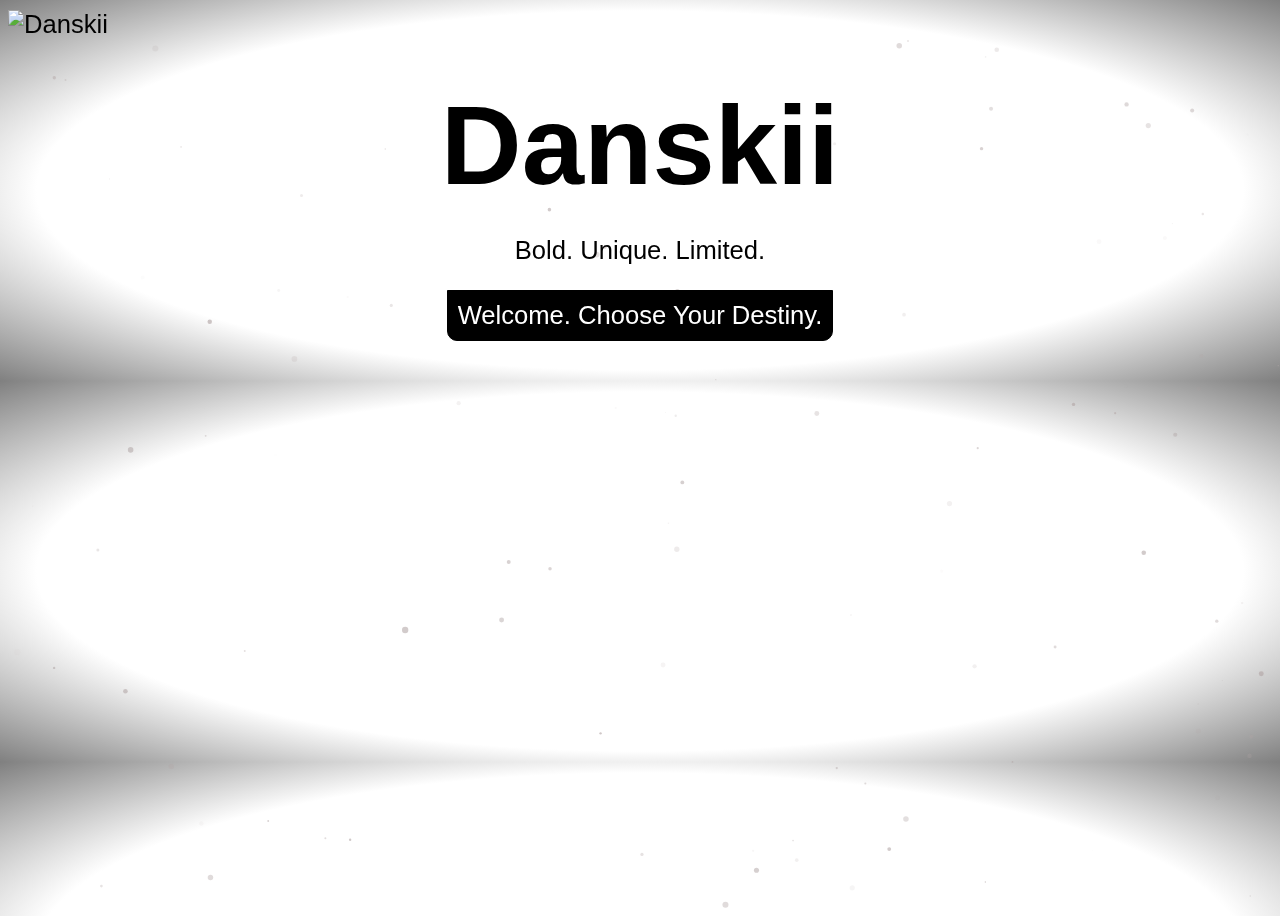
==== commit b5012ce8: "Restored original" ====
--- a/index.html
+++ b/index.html
@@ -1,1501 +1,203 @@
-
-
-
-
-
-
 <!DOCTYPE html>
+
 <html lang="en">
-  <head>
-    <meta charset="utf-8">
-  <link rel="dns-prefetch" href="https://assets-cdn.github.com">
-  <link rel="dns-prefetch" href="https://avatars0.githubusercontent.com">
-  <link rel="dns-prefetch" href="https://avatars1.githubusercontent.com">
-  <link rel="dns-prefetch" href="https://avatars2.githubusercontent.com">
-  <link rel="dns-prefetch" href="https://avatars3.githubusercontent.com">
-  <link rel="dns-prefetch" href="https://github-cloud.s3.amazonaws.com">
-  <link rel="dns-prefetch" href="https://user-images.githubusercontent.com/">
-
-
-
-  <link crossorigin="anonymous" media="all" integrity="sha512-FCg44VGg5ax/5MpZ8otwiPE+/tG1/Sq67mKkl6agbqgoScZtJyXhQSFQMIJfOHMZZ+yXDINb8nEiws60SiLohg==" rel="stylesheet" href="https://assets-cdn.github.com/assets/frameworks-5aa6d9885579bb2359f66266aee26f3b.css" />
-  <link crossorigin="anonymous" media="all" integrity="sha512-+/hqp+gOyKak+oOrmncIDqvw8rgk69e9HtwA/O+2PG25IJgS6L+sciem4Dqu4L77m8UaEYWxYhXeRhxzzaDk3Q==" rel="stylesheet" href="https://assets-cdn.github.com/assets/github-2bf9c5ab90af2104656120603fa7ae6a.css" />
+<head>
+  <link href="https://gallery.mailchimp.com/7d08f813fabde649ec86df475/images/eae868a7-10a9-4c3d-bf69-3418b8f3797d.png" rel="icon">
+  <link href="//cdn-images.mailchimp.com/embedcode/horizontal-slim-10_7.css" rel="stylesheet" type="text/css">
+  <meta charset="UTF-8">
+
+  <title>Danskii</title>
+  <link href="styles.css" rel="stylesheet" type="text/css">
+  <link href="https://cdn.jsdelivr.net/npm/animate.css@3.5.2/animate.min.css" rel="stylesheet"><!-- Global site tag (gtag.js) - Google Analytics -->
+
+  <script src="particles.min.js" type="text/javascript">
+  </script>
+  <script src="autotrack.js" type="text/javascript">
+  </script>
+  <script async src="https://www.googletagmanager.com/gtag/js?id=UA-105716116-4">
+  </script>
+  <script>
+  window.ga=window.ga||function(){(ga.q=ga.q||[]).push(arguments)};ga.l=+new Date;
+  ga('create', 'UA-105716116-4', 'auto');
+  // Replace the following lines with the plugins you want to use.
+  ga('require', 'cleanUrlTracker');
+  ga('require', 'eventTracker');
+  ga('require', 'impressionTracker');
+  ga('require', 'maxScrollTracker');
+  ga('require', 'mediaQueryTracker');
+  ga('require', 'outboundFormTracker');
+  ga('require', 'outboundLinkTracker');
+  ga('require', 'pageVisibilityTracker');
+  ga('require', 'socialWidgetTracker');
+  ga('require', 'urlChangeTracker');
+  // ...
+  ga('send', 'pageview');
+  </script>
+  <script async src="https://www.google-analytics.com/analytics.js">
+  </script>
+  <script async src="autotrack.js">
+  </script>
+  <script>
+  particlesJS();
+  </script>
+  <link href='https://fonts.googleapis.com/css?family=Lato:300,400,700' rel='stylesheet' type='text/css'>
+</head>
+
+
+
+<body>
+  <div id="particles-js">
+
+  </div>
   
-  
-  <link crossorigin="anonymous" media="all" integrity="sha512-vziz6Jjw591pyA52+2EoS07YE63bIc0zkvSG4yIM9edY2ArBBBIwvTw49H8rn4Z+YLbBw5LzBWSFwoZkxQK+0A==" rel="stylesheet" href="https://assets-cdn.github.com/assets/site-3ba3ae12a2f85a6290c97a963107cc97.css" />
-  
-
-  <meta name="viewport" content="width=device-width">
-  
-  <title>Danskii/index.html at 09e2c07a5de97ca11ffc73b640618b7c790b916d · Danskii/Danskii · GitHub</title>
-    <meta name="description" content="Contribute to Danskii/Danskii development by creating an account on GitHub.">
-    <link rel="search" type="application/opensearchdescription+xml" href="/opensearch.xml" title="GitHub">
-  <link rel="fluid-icon" href="https://github.com/fluidicon.png" title="GitHub">
-  <meta property="fb:app_id" content="1401488693436528">
-
-    
-    <meta property="og:image" content="https://avatars0.githubusercontent.com/u/6855638?s=400&amp;v=4" /><meta property="og:site_name" content="GitHub" /><meta property="og:type" content="object" /><meta property="og:title" content="Danskii/Danskii" /><meta property="og:url" content="https://github.com/Danskii/Danskii" /><meta property="og:description" content="Contribute to Danskii/Danskii development by creating an account on GitHub." />
-
-  <link rel="assets" href="https://assets-cdn.github.com/">
-  
-  <meta name="pjax-timeout" content="1000">
-  
-  <meta name="request-id" content="C261:0A6F:32D1E24:608424D:5BC87A02" data-pjax-transient>
-
-
-  
-
-  <meta name="selected-link" value="repo_source" data-pjax-transient>
-
-      <meta name="google-site-verification" content="KT5gs8h0wvaagLKAVWq8bbeNwnZZK1r1XQysX3xurLU">
-    <meta name="google-site-verification" content="ZzhVyEFwb7w3e0-uOTltm8Jsck2F5StVihD0exw2fsA">
-    <meta name="google-site-verification" content="GXs5KoUUkNCoaAZn7wPN-t01Pywp9M3sEjnt_3_ZWPc">
-
-  <meta name="octolytics-host" content="collector.githubapp.com" /><meta name="octolytics-app-id" content="github" /><meta name="octolytics-event-url" content="https://collector.githubapp.com/github-external/browser_event" /><meta name="octolytics-dimension-request_id" content="C261:0A6F:32D1E24:608424D:5BC87A02" /><meta name="octolytics-dimension-region_edge" content="iad" /><meta name="octolytics-dimension-region_render" content="iad" />
-<meta name="analytics-location" content="/&lt;user-name&gt;/&lt;repo-name&gt;/blob/show" data-pjax-transient="true" />
-
-
-
-    <meta name="google-analytics" content="UA-3769691-2">
-
-
-<meta class="js-ga-set" name="dimension1" content="Logged Out">
-
-
-
-  
-
-      <meta name="hostname" content="github.com">
-    <meta name="user-login" content="">
-
-      <meta name="expected-hostname" content="github.com">
-    <meta name="js-proxy-site-detection-payload" content="[base64]">
-
-    <meta name="enabled-features" content="DASHBOARD_V2_LAYOUT_OPT_IN,EXPLORE_DISCOVER_REPOSITORIES,UNIVERSE_BANNER,MARKETPLACE_PLAN_RESTRICTION_EDITOR">
-
-  <meta name="html-safe-nonce" content="b1f4735328e3bace96d52a8ac061c89fdf9c186e">
-
-  <meta http-equiv="x-pjax-version" content="b511fb2dcf4f6fb2cb13d332a919346e">
-  
-
-      <link href="https://github.com/Danskii/Danskii/commits/09e2c07a5de97ca11ffc73b640618b7c790b916d.atom" rel="alternate" title="Recent Commits to Danskii:09e2c07a5de97ca11ffc73b640618b7c790b916d" type="application/atom+xml">
-
-  <meta name="go-import" content="github.com/Danskii/Danskii git https://github.com/Danskii/Danskii.git">
-
-  <meta name="octolytics-dimension-user_id" content="6855638" /><meta name="octolytics-dimension-user_login" content="Danskii" /><meta name="octolytics-dimension-repository_id" content="129973617" /><meta name="octolytics-dimension-repository_nwo" content="Danskii/Danskii" /><meta name="octolytics-dimension-repository_public" content="true" /><meta name="octolytics-dimension-repository_is_fork" content="false" /><meta name="octolytics-dimension-repository_network_root_id" content="129973617" /><meta name="octolytics-dimension-repository_network_root_nwo" content="Danskii/Danskii" /><meta name="octolytics-dimension-repository_explore_github_marketplace_ci_cta_shown" content="false" />
-
-
-    <link rel="canonical" href="https://github.com/Danskii/Danskii/blob/09e2c07a5de97ca11ffc73b640618b7c790b916d/index.html" data-pjax-transient>
-
-
-  <meta name="browser-stats-url" content="https://api.github.com/_private/browser/stats">
-
-  <meta name="browser-errors-url" content="https://api.github.com/_private/browser/errors">
-
-  <link rel="mask-icon" href="https://assets-cdn.github.com/pinned-octocat.svg" color="#000000">
-  <link rel="icon" type="image/x-icon" class="js-site-favicon" href="https://assets-cdn.github.com/favicon.ico">
-
-<meta name="theme-color" content="#1e2327">
-
-
-  <meta name="u2f-support" content="true">
-
-  <link rel="manifest" href="/manifest.json" crossOrigin="use-credentials">
-
-  </head>
-
-  <body class="logged-out env-production page-blob">
-    
-
-  <div class="position-relative js-header-wrapper ">
-    <a href="#start-of-content" tabindex="1" class="px-2 py-4 bg-blue text-white show-on-focus js-skip-to-content">Skip to content</a>
-    <div id="js-pjax-loader-bar" class="pjax-loader-bar"><div class="progress"></div></div>
-
-    
-    
-    
-
-
-
-        
-<header class="Header header-logged-out  position-relative f4 py-3" role="banner">
-  <div class="container-lg d-flex px-3">
-    <div class="d-flex flex-justify-between flex-items-center">
-      <a class="header-logo-invertocat my-0" href="https://github.com/" aria-label="Homepage" data-ga-click="(Logged out) Header, go to homepage, icon:logo-wordmark">
-        <svg height="32" class="octicon octicon-mark-github" viewBox="0 0 16 16" version="1.1" width="32" aria-hidden="true"><path fill-rule="evenodd" d="M8 0C3.58 0 0 3.58 0 8c0 3.54 2.29 6.53 5.47 7.59.4.07.55-.17.55-.38 0-.19-.01-.82-.01-1.49-2.01.37-2.53-.49-2.69-.94-.09-.23-.48-.94-.82-1.13-.28-.15-.68-.52-.01-.53.63-.01 1.08.58 1.23.82.72 1.21 1.87.87 2.33.66.07-.52.28-.87.51-1.07-1.78-.2-3.64-.89-3.64-3.95 0-.87.31-1.59.82-2.15-.08-.2-.36-1.02.08-2.12 0 0 .67-.21 2.2.82.64-.18 1.32-.27 2-.27.68 0 1.36.09 2 .27 1.53-1.04 2.2-.82 2.2-.82.44 1.1.16 1.92.08 2.12.51.56.82 1.27.82 2.15 0 3.07-1.87 3.75-3.65 3.95.29.25.54.73.54 1.48 0 1.07-.01 1.93-.01 2.2 0 .21.15.46.55.38A8.013 8.013 0 0 0 16 8c0-4.42-3.58-8-8-8z"/></svg>
-      </a>
-
-    </div>
-
-    <div class="HeaderMenu d-flex flex-justify-between flex-auto">
-        <nav class="mt-0">
-          <ul class="d-flex list-style-none">
-              <li class="ml-2">
-                <a class="js-selected-navigation-item HeaderNavlink px-0 py-2 m-0" data-ga-click="Header, click, Nav menu - item:features" data-selected-links="/features /features/project-management /features/code-review /features/project-management /features/integrations /features" href="/features">
-                  Features
-</a>              </li>
-              <li class="ml-4">
-                <a class="js-selected-navigation-item HeaderNavlink px-0 py-2 m-0" data-ga-click="Header, click, Nav menu - item:business" data-selected-links="/business /business/security /business/customers /business" href="/business">
-                  Business
-</a>              </li>
-
-              <li class="ml-4">
-                <a class="js-selected-navigation-item HeaderNavlink px-0 py-2 m-0" data-ga-click="Header, click, Nav menu - item:explore" data-selected-links="/explore /trending /trending/developers /integrations /integrations/feature/code /integrations/feature/collaborate /integrations/feature/ship showcases showcases_search showcases_landing /explore" href="/explore">
-                  Explore
-</a>              </li>
-
-              <li class="ml-4">
-                    <a class="js-selected-navigation-item HeaderNavlink px-0 py-2 m-0" data-ga-click="Header, click, Nav menu - item:marketplace" data-selected-links=" /marketplace" href="/marketplace">
-                      Marketplace
-</a>              </li>
-              <li class="ml-4">
-                <a class="js-selected-navigation-item HeaderNavlink px-0 py-2 m-0" data-ga-click="Header, click, Nav menu - item:pricing" data-selected-links="/pricing /pricing/developer /pricing/team /pricing/business-hosted /pricing/business-enterprise /pricing" href="/pricing">
-                  Pricing
-</a>              </li>
-          </ul>
-        </nav>
-
-      <div class="d-flex">
-          <div class="d-lg-flex flex-items-center mr-3">
-            <div class="header-search scoped-search site-scoped-search js-site-search position-relative js-jump-to"
-  role="combobox"
-  aria-owns="jump-to-results"
-  aria-label="Search or jump to"
-  aria-haspopup="listbox"
-  aria-expanded="false"
->
-  <div class="position-relative">
-    <!-- '"` --><!-- </textarea></xmp> --></option></form><form class="js-site-search-form" data-scope-type="Repository" data-scope-id="129973617" data-scoped-search-url="/Danskii/Danskii/search" data-unscoped-search-url="/search" action="/Danskii/Danskii/search" accept-charset="UTF-8" method="get"><input name="utf8" type="hidden" value="&#x2713;" />
-      <label class="form-control header-search-wrapper header-search-wrapper-jump-to position-relative d-flex flex-justify-between flex-items-center js-chromeless-input-container">
-        <input type="text"
-          class="form-control header-search-input jump-to-field js-jump-to-field js-site-search-focus js-site-search-field is-clearable"
-          data-hotkey="s,/"
-          name="q"
-          value=""
-          placeholder="Search"
-          data-unscoped-placeholder="Search GitHub"
-          data-scoped-placeholder="Search"
-          autocapitalize="off"
-          aria-autocomplete="list"
-          aria-controls="jump-to-results"
-          data-jump-to-suggestions-path="/_graphql/GetSuggestedNavigationDestinations#csrf-token=4QGABxusKuxMwFaJO3V2abVVIqfioF2XrmvA9EKlIoKr6aRTkQSDCMdhDPvJ9F+b+33LGj+FkzycsRcaH4SLlw=="
-          spellcheck="false"
-          autocomplete="off"
-          >
-          <input type="hidden" class="js-site-search-type-field" name="type" >
-            <img src="https://assets-cdn.github.com/images/search-shortcut-hint.svg" alt="" class="mr-2 header-search-key-slash">
-
-            <div class="Box position-absolute overflow-hidden d-none jump-to-suggestions js-jump-to-suggestions-container">
-              <ul class="d-none js-jump-to-suggestions-template-container">
-                <li class="d-flex flex-justify-start flex-items-center p-0 f5 navigation-item js-navigation-item" role="option">
-                  <a tabindex="-1" class="no-underline d-flex flex-auto flex-items-center p-2 jump-to-suggestions-path js-jump-to-suggestion-path js-navigation-open" href="">
-                    <div class="jump-to-octicon js-jump-to-octicon flex-shrink-0 mr-2 text-center d-none">
-                      <svg height="16" width="16" class="octicon octicon-repo flex-shrink-0 js-jump-to-octicon-repo d-none" title="Repository" aria-label="Repository" viewBox="0 0 12 16" version="1.1" role="img"><path fill-rule="evenodd" d="M4 9H3V8h1v1zm0-3H3v1h1V6zm0-2H3v1h1V4zm0-2H3v1h1V2zm8-1v12c0 .55-.45 1-1 1H6v2l-1.5-1.5L3 16v-2H1c-.55 0-1-.45-1-1V1c0-.55.45-1 1-1h10c.55 0 1 .45 1 1zm-1 10H1v2h2v-1h3v1h5v-2zm0-10H2v9h9V1z"/></svg>
-                      <svg height="16" width="16" class="octicon octicon-project flex-shrink-0 js-jump-to-octicon-project d-none" title="Project" aria-label="Project" viewBox="0 0 15 16" version="1.1" role="img"><path fill-rule="evenodd" d="M10 12h3V2h-3v10zm-4-2h3V2H6v8zm-4 4h3V2H2v12zm-1 1h13V1H1v14zM14 0H1a1 1 0 0 0-1 1v14a1 1 0 0 0 1 1h13a1 1 0 0 0 1-1V1a1 1 0 0 0-1-1z"/></svg>
-                      <svg height="16" width="16" class="octicon octicon-search flex-shrink-0 js-jump-to-octicon-search d-none" title="Search" aria-label="Search" viewBox="0 0 16 16" version="1.1" role="img"><path fill-rule="evenodd" d="M15.7 13.3l-3.81-3.83A5.93 5.93 0 0 0 13 6c0-3.31-2.69-6-6-6S1 2.69 1 6s2.69 6 6 6c1.3 0 2.48-.41 3.47-1.11l3.83 3.81c.19.2.45.3.7.3.25 0 .52-.09.7-.3a.996.996 0 0 0 0-1.41v.01zM7 10.7c-2.59 0-4.7-2.11-4.7-4.7 0-2.59 2.11-4.7 4.7-4.7 2.59 0 4.7 2.11 4.7 4.7 0 2.59-2.11 4.7-4.7 4.7z"/></svg>
-                    </div>
-
-                    <img class="avatar mr-2 flex-shrink-0 js-jump-to-suggestion-avatar d-none" alt="" aria-label="Team" src="" width="28" height="28">
-
-                    <div class="jump-to-suggestion-name js-jump-to-suggestion-name flex-auto overflow-hidden text-left no-wrap css-truncate css-truncate-target">
-                    </div>
-
-                    <div class="border rounded-1 flex-shrink-0 bg-gray px-1 text-gray-light ml-1 f6 d-none js-jump-to-badge-search">
-                      <span class="js-jump-to-badge-search-text-default d-none" aria-label="in this repository">
-                        In this repository
-                      </span>
-                      <span class="js-jump-to-badge-search-text-global d-none" aria-label="in all of GitHub">
-                        All GitHub
-                      </span>
-                      <span aria-hidden="true" class="d-inline-block ml-1 v-align-middle">↵</span>
-                    </div>
-
-                    <div aria-hidden="true" class="border rounded-1 flex-shrink-0 bg-gray px-1 text-gray-light ml-1 f6 d-none d-on-nav-focus js-jump-to-badge-jump">
-                      Jump to
-                      <span class="d-inline-block ml-1 v-align-middle">↵</span>
-                    </div>
-                  </a>
-                </li>
-              </ul>
-              <ul class="d-none js-jump-to-no-results-template-container">
-                <li class="d-flex flex-justify-center flex-items-center p-3 f5 d-none">
-                  <span class="text-gray">No suggested jump to results</span>
-                </li>
-              </ul>
-
-              <ul id="jump-to-results" role="listbox" class="js-navigation-container jump-to-suggestions-results-container js-jump-to-suggestions-results-container" >
-                <li class="d-flex flex-justify-center flex-items-center p-0 f5">
-                  <img src="https://assets-cdn.github.com/images/spinners/octocat-spinner-128.gif" alt="Octocat Spinner Icon" class="m-2" width="28">
-                </li>
-              </ul>
+    <img alt="Danskii" id="logo" class="animated fadeIn" src="https://github.com/Danskii/Danskii/blob/master/danskii-cat-optimized.png?raw=true">
+
+  <div class="container animated fadeIn" id="bodyAnimation">
+
+    <div id="signupFormCopy">
+      <h1>Danskii</h1>
+      <p>Bold. Unique. Limited.</p>
+      <button class="animated pulse">Welcome. Choose Your Destiny.</button>
+      <div id="shirtAndSignupWrapper">
+        <div id="shirtWrapper">
+          <a href="https://teespring.com/danskii-white-tee#pid=2&cid=2122&sid=back" target="_blank"><img id="classic" src="https://raw.githubusercontent.com/Danskii/Danskii/master/original.png"></a> <a href="https://teespring.com/colorful-danskii#pid=2&cid=2397&sid=back" target="_blank"><img id="colourful" src="https://raw.githubusercontent.com/Danskii/Danskii/master/colourful.png"></a>
+        </div>
+        <!-- Begin MailChimp Signup Form -->
+
+
+        <div id="mc_embed_signup" class="animated fadeIn">
+          <form action="https://danskii.us17.list-manage.com/subscribe/post?u=7d08f813fabde649ec86df475&amp;id=a2116fbd54" class="validate" id="mc-embedded-subscribe-form" method="post" name="mc-embedded-subscribe-form" novalidate="" target="_blank">
+            <div id="mc_embed_signup_scroll">
+              <label for="mce-EMAIL">Join our list and save 10% on your first order</label> <input class="email" id="mce-EMAIL" name="EMAIL" placeholder="email address" required="" type="email" value=""> <!-- real people should not fill this in and expect good things - do not remove this or risk form bot signups-->
+
+
+              <div aria-hidden="true" style="position: absolute; left: -5000px;">
+                <input name="b_7d08f813fabde649ec86df475_a2116fbd54" tabindex="-1" type="text" value="">
+              </div>
+
+
+              <div class="clear">
+                <input class="button" id="mc-embedded-subscribe" name="subscribe" type="submit" value="Subscribe">
+              </div>
             </div>
-      </label>
-</form>  </div>
-</div>
-
-          </div>
-
-        <span class="d-inline-block">
-            <div class="HeaderNavlink px-0 py-2 m-0">
-              <a class="text-bold text-white no-underline" href="/login?return_to=%2FDanskii%2FDanskii%2Fblob%2F09e2c07a5de97ca11ffc73b640618b7c790b916d%2Findex.html" data-ga-click="(Logged out) Header, clicked Sign in, text:sign-in">Sign in</a>
-                <span class="text-gray">or</span>
-                <a class="text-bold text-white no-underline" href="/join?source=header-repo" data-ga-click="(Logged out) Header, clicked Sign up, text:sign-up">Sign up</a>
-            </div>
-        </span>
+          </form>
+        </div>
+        <!--End mc_embed_signup-->
       </div>
+      <script src="customJavascript.js" type="text/javascript"></script>
+      <script type="text/javascript">
+      particlesJS("particles-js",{
+      "particles": {
+      "number": {
+      "value": 80,
+      "density": {
+        "enable": true,
+        "value_area": 800
+      }
+      },
+      "color": {
+      "value": "#b3a7a7"
+      },
+      "shape": {
+      "type": "circle",
+      "stroke": {
+        "width": 0,
+        "color": "#000000"
+      },
+      "polygon": {
+        "nb_sides": 3.2
+      },
+      "image": {
+        "src": "img/github.svg",
+        "width": 100,
+        "height": 100
+      }
+      },
+      "opacity": {
+      "value": 0.665416005259192,
+      "random": true,
+      "anim": {
+        "enable": false,
+        "speed": 1,
+        "opacity_min": 0.1,
+        "sync": false
+      }
+      },
+      "size": {
+      "value": 3,
+      "random": true,
+      "anim": {
+        "enable": true,
+        "speed": 40,
+        "size_min": 0.1,
+        "sync": false
+      }
+      },
+      "line_linked": {
+      "enable": false,
+      "distance": 150,
+      "color": "#ffffff",
+      "opacity": 0.4,
+      "width": 1
+      },
+      "move": {
+      "enable": true,
+      "speed": 6.413648243462092,
+      "direction": "top",
+      "random": true,
+      "straight": true,
+      "out_mode": "out",
+      "bounce": false,
+      "attract": {
+        "enable": false,
+        "rotateX": 600,
+        "rotateY": 1200
+      }
+      }
+      },
+      "interactivity": {
+      "detect_on": "canvas",
+      "events": {
+      "onhover": {
+        "enable": false,
+        "mode": "repulse"
+      },
+      "onclick": {
+        "enable": false,
+        "mode": "push"
+      },
+      "resize": true
+      },
+      "modes": {
+      "grab": {
+        "distance": 400,
+        "line_linked": {
+          "opacity": 1
+        }
+      },
+      "bubble": {
+        "distance": 400,
+        "size": 40,
+        "duration": 2,
+        "opacity": 8,
+        "speed": 3
+      },
+      "repulse": {
+        "distance": 200,
+        "duration": 0.4
+      },
+      "push": {
+        "particles_nb": 4
+      },
+      "remove": {
+        "particles_nb": 2
+      }
+      }
+      },
+      "retina_detect": false
+      });
+      </script> 
     </div>
   </div>
-</header>
-
-  </div>
-
-  <div id="start-of-content" class="show-on-focus"></div>
-
-    <div id="js-flash-container">
-
-
-</div>
-
-
-
-  <div role="main" class="application-main ">
-        <div itemscope itemtype="http://schema.org/SoftwareSourceCode" class="">
-    <div id="js-repo-pjax-container" data-pjax-container >
-      
-
-
-
-
-
-
-
-  <div class="pagehead repohead instapaper_ignore readability-menu experiment-repo-nav  ">
-    <div class="repohead-details-container clearfix container">
-
-      <ul class="pagehead-actions">
-  <li>
-      <a href="/login?return_to=%2FDanskii%2FDanskii"
-    class="btn btn-sm btn-with-count tooltipped tooltipped-s"
-    aria-label="You must be signed in to watch a repository" rel="nofollow">
-    <svg class="octicon octicon-eye v-align-text-bottom" viewBox="0 0 16 16" version="1.1" width="16" height="16" aria-hidden="true"><path fill-rule="evenodd" d="M8.06 2C3 2 0 8 0 8s3 6 8.06 6C13 14 16 8 16 8s-3-6-7.94-6zM8 12c-2.2 0-4-1.78-4-4 0-2.2 1.8-4 4-4 2.22 0 4 1.8 4 4 0 2.22-1.78 4-4 4zm2-4c0 1.11-.89 2-2 2-1.11 0-2-.89-2-2 0-1.11.89-2 2-2 1.11 0 2 .89 2 2z"/></svg>
-    Watch
-  </a>
-  <a class="social-count" href="/Danskii/Danskii/watchers"
-     aria-label="1 user is watching this repository">
-    1
-  </a>
-
-  </li>
-
-  <li>
-      <a href="/login?return_to=%2FDanskii%2FDanskii"
-    class="btn btn-sm btn-with-count tooltipped tooltipped-s"
-    aria-label="You must be signed in to star a repository" rel="nofollow">
-    <svg class="octicon octicon-star v-align-text-bottom" viewBox="0 0 14 16" version="1.1" width="14" height="16" aria-hidden="true"><path fill-rule="evenodd" d="M14 6l-4.9-.64L7 1 4.9 5.36 0 6l3.6 3.26L2.67 14 7 11.67 11.33 14l-.93-4.74L14 6z"/></svg>
-    Star
-  </a>
-
-    <a class="social-count js-social-count" href="/Danskii/Danskii/stargazers"
-      aria-label="0 users starred this repository">
-      0
-    </a>
-
-  </li>
-
-  <li>
-      <a href="/login?return_to=%2FDanskii%2FDanskii"
-        class="btn btn-sm btn-with-count tooltipped tooltipped-s"
-        aria-label="You must be signed in to fork a repository" rel="nofollow">
-        <svg class="octicon octicon-repo-forked v-align-text-bottom" viewBox="0 0 10 16" version="1.1" width="10" height="16" aria-hidden="true"><path fill-rule="evenodd" d="M8 1a1.993 1.993 0 0 0-1 3.72V6L5 8 3 6V4.72A1.993 1.993 0 0 0 2 1a1.993 1.993 0 0 0-1 3.72V6.5l3 3v1.78A1.993 1.993 0 0 0 5 15a1.993 1.993 0 0 0 1-3.72V9.5l3-3V4.72A1.993 1.993 0 0 0 8 1zM2 4.2C1.34 4.2.8 3.65.8 3c0-.65.55-1.2 1.2-1.2.65 0 1.2.55 1.2 1.2 0 .65-.55 1.2-1.2 1.2zm3 10c-.66 0-1.2-.55-1.2-1.2 0-.65.55-1.2 1.2-1.2.65 0 1.2.55 1.2 1.2 0 .65-.55 1.2-1.2 1.2zm3-10c-.66 0-1.2-.55-1.2-1.2 0-.65.55-1.2 1.2-1.2.65 0 1.2.55 1.2 1.2 0 .65-.55 1.2-1.2 1.2z"/></svg>
-        Fork
-      </a>
-
-    <a href="/Danskii/Danskii/network/members" class="social-count"
-       aria-label="0 users forked this repository">
-      0
-    </a>
-  </li>
-</ul>
-
-      <h1 class="public ">
-  <svg class="octicon octicon-repo" viewBox="0 0 12 16" version="1.1" width="12" height="16" aria-hidden="true"><path fill-rule="evenodd" d="M4 9H3V8h1v1zm0-3H3v1h1V6zm0-2H3v1h1V4zm0-2H3v1h1V2zm8-1v12c0 .55-.45 1-1 1H6v2l-1.5-1.5L3 16v-2H1c-.55 0-1-.45-1-1V1c0-.55.45-1 1-1h10c.55 0 1 .45 1 1zm-1 10H1v2h2v-1h3v1h5v-2zm0-10H2v9h9V1z"/></svg>
-  <span class="author" itemprop="author"><a class="url fn" rel="author" href="/Danskii">Danskii</a></span><!--
---><span class="path-divider">/</span><!--
---><strong itemprop="name"><a data-pjax="#js-repo-pjax-container" href="/Danskii/Danskii">Danskii</a></strong>
-
-</h1>
-
-    </div>
-    
-<nav class="reponav js-repo-nav js-sidenav-container-pjax container"
-     itemscope
-     itemtype="http://schema.org/BreadcrumbList"
-     role="navigation"
-     data-pjax="#js-repo-pjax-container">
-
-  <span itemscope itemtype="http://schema.org/ListItem" itemprop="itemListElement">
-    <a class="js-selected-navigation-item selected reponav-item" itemprop="url" data-hotkey="g c" data-selected-links="repo_source repo_downloads repo_commits repo_releases repo_tags repo_branches repo_packages /Danskii/Danskii" href="/Danskii/Danskii">
-      <svg class="octicon octicon-code" viewBox="0 0 14 16" version="1.1" width="14" height="16" aria-hidden="true"><path fill-rule="evenodd" d="M9.5 3L8 4.5 11.5 8 8 11.5 9.5 13 14 8 9.5 3zm-5 0L0 8l4.5 5L6 11.5 2.5 8 6 4.5 4.5 3z"/></svg>
-      <span itemprop="name">Code</span>
-      <meta itemprop="position" content="1">
-</a>  </span>
-
-    <span itemscope itemtype="http://schema.org/ListItem" itemprop="itemListElement">
-      <a itemprop="url" data-hotkey="g i" class="js-selected-navigation-item reponav-item" data-selected-links="repo_issues repo_labels repo_milestones /Danskii/Danskii/issues" href="/Danskii/Danskii/issues">
-        <svg class="octicon octicon-issue-opened" viewBox="0 0 14 16" version="1.1" width="14" height="16" aria-hidden="true"><path fill-rule="evenodd" d="M7 2.3c3.14 0 5.7 2.56 5.7 5.7s-2.56 5.7-5.7 5.7A5.71 5.71 0 0 1 1.3 8c0-3.14 2.56-5.7 5.7-5.7zM7 1C3.14 1 0 4.14 0 8s3.14 7 7 7 7-3.14 7-7-3.14-7-7-7zm1 3H6v5h2V4zm0 6H6v2h2v-2z"/></svg>
-        <span itemprop="name">Issues</span>
-        <span class="Counter">0</span>
-        <meta itemprop="position" content="2">
-</a>    </span>
-
-  <span itemscope itemtype="http://schema.org/ListItem" itemprop="itemListElement">
-    <a data-hotkey="g p" itemprop="url" class="js-selected-navigation-item reponav-item" data-selected-links="repo_pulls checks /Danskii/Danskii/pulls" href="/Danskii/Danskii/pulls">
-      <svg class="octicon octicon-git-pull-request" viewBox="0 0 12 16" version="1.1" width="12" height="16" aria-hidden="true"><path fill-rule="evenodd" d="M11 11.28V5c-.03-.78-.34-1.47-.94-2.06C9.46 2.35 8.78 2.03 8 2H7V0L4 3l3 3V4h1c.27.02.48.11.69.31.21.2.3.42.31.69v6.28A1.993 1.993 0 0 0 10 15a1.993 1.993 0 0 0 1-3.72zm-1 2.92c-.66 0-1.2-.55-1.2-1.2 0-.65.55-1.2 1.2-1.2.65 0 1.2.55 1.2 1.2 0 .65-.55 1.2-1.2 1.2zM4 3c0-1.11-.89-2-2-2a1.993 1.993 0 0 0-1 3.72v6.56A1.993 1.993 0 0 0 2 15a1.993 1.993 0 0 0 1-3.72V4.72c.59-.34 1-.98 1-1.72zm-.8 10c0 .66-.55 1.2-1.2 1.2-.65 0-1.2-.55-1.2-1.2 0-.65.55-1.2 1.2-1.2.65 0 1.2.55 1.2 1.2zM2 4.2C1.34 4.2.8 3.65.8 3c0-.65.55-1.2 1.2-1.2.65 0 1.2.55 1.2 1.2 0 .65-.55 1.2-1.2 1.2z"/></svg>
-      <span itemprop="name">Pull requests</span>
-      <span class="Counter">0</span>
-      <meta itemprop="position" content="3">
-</a>  </span>
-
-
-    <a data-hotkey="g b" class="js-selected-navigation-item reponav-item" data-selected-links="repo_projects new_repo_project repo_project /Danskii/Danskii/projects" href="/Danskii/Danskii/projects">
-      <svg class="octicon octicon-project" viewBox="0 0 15 16" version="1.1" width="15" height="16" aria-hidden="true"><path fill-rule="evenodd" d="M10 12h3V2h-3v10zm-4-2h3V2H6v8zm-4 4h3V2H2v12zm-1 1h13V1H1v14zM14 0H1a1 1 0 0 0-1 1v14a1 1 0 0 0 1 1h13a1 1 0 0 0 1-1V1a1 1 0 0 0-1-1z"/></svg>
-      Projects
-      <span class="Counter" >0</span>
-</a>
-
-
-  <a class="js-selected-navigation-item reponav-item" data-selected-links="repo_graphs repo_contributors dependency_graph pulse alerts /Danskii/Danskii/pulse" href="/Danskii/Danskii/pulse">
-    <svg class="octicon octicon-graph" viewBox="0 0 16 16" version="1.1" width="16" height="16" aria-hidden="true"><path fill-rule="evenodd" d="M16 14v1H0V0h1v14h15zM5 13H3V8h2v5zm4 0H7V3h2v10zm4 0h-2V6h2v7z"/></svg>
-    Insights
-</a>
-
-</nav>
-
-
-  </div>
-
-<div class="container new-discussion-timeline experiment-repo-nav  ">
-  <div class="repository-content ">
-
-    
-
-  
-    <a class="d-none js-permalink-shortcut" data-hotkey="y" href="/Danskii/Danskii/blob/09e2c07a5de97ca11ffc73b640618b7c790b916d/index.html">Permalink</a>
-
-    <!-- blob contrib key: blob_contributors:v21:3a0faee8a2b45648f9c49f04e3b75c03 -->
-
-        <div class="signup-prompt-bg rounded-1">
-      <div class="signup-prompt p-4 text-center mb-4 rounded-1">
-        <div class="position-relative">
-          <!-- '"` --><!-- </textarea></xmp> --></option></form><form action="/site/dismiss_signup_prompt" accept-charset="UTF-8" method="post"><input name="utf8" type="hidden" value="&#x2713;" /><input type="hidden" name="authenticity_token" value="eN7NFwXg1jcYDdCnHphkwzmi595w9otN9q1g0onFTbPrYYl48bH8+U+znYF0IgSGy2LntX2lCayQNW8y6fHG8w==" />
-            <button type="submit" class="position-absolute top-0 right-0 btn-link link-gray" data-ga-click="(Logged out) Sign up prompt, clicked Dismiss, text:dismiss">
-              Dismiss
-            </button>
-</form>          <h3 class="pt-2">Join GitHub today</h3>
-          <p class="col-6 mx-auto">GitHub is home to over 28 million developers working together to host and review code, manage projects, and build software together.</p>
-          <a class="btn btn-primary" href="/join?source=prompt-blob-show" data-ga-click="(Logged out) Sign up prompt, clicked Sign up, text:sign-up">Sign up</a>
-        </div>
-      </div>
-    </div>
-
-
-    <div class="file-navigation">
-      
-<div class="select-menu branch-select-menu js-menu-container js-select-menu float-left">
-  <button class=" btn btn-sm select-menu-button js-menu-target css-truncate" data-hotkey="w"
-    
-    type="button" aria-label="Switch branches or tags" aria-expanded="false" aria-haspopup="true">
-      <i>Tree:</i>
-      <span class="js-select-button css-truncate-target">09e2c07a5d</span>
-  </button>
-
-  <div class="select-menu-modal-holder js-menu-content js-navigation-container" data-pjax>
-
-    <div class="select-menu-modal">
-      <div class="select-menu-header">
-        <svg class="octicon octicon-x js-menu-close" role="img" aria-label="Close" viewBox="0 0 12 16" version="1.1" width="12" height="16"><path fill-rule="evenodd" d="M7.48 8l3.75 3.75-1.48 1.48L6 9.48l-3.75 3.75-1.48-1.48L4.52 8 .77 4.25l1.48-1.48L6 6.52l3.75-3.75 1.48 1.48L7.48 8z"/></svg>
-        <span class="select-menu-title">Switch branches/tags</span>
-      </div>
-
-      <div class="select-menu-filters">
-        <div class="select-menu-text-filter">
-          <input type="text" aria-label="Filter branches/tags" id="context-commitish-filter-field" class="form-control js-filterable-field js-navigation-enable" placeholder="Filter branches/tags">
-        </div>
-        <div class="select-menu-tabs">
-          <ul>
-            <li class="select-menu-tab">
-              <a href="#" data-tab-filter="branches" data-filter-placeholder="Filter branches/tags" class="js-select-menu-tab" role="tab">Branches</a>
-            </li>
-            <li class="select-menu-tab">
-              <a href="#" data-tab-filter="tags" data-filter-placeholder="Find a tag…" class="js-select-menu-tab" role="tab">Tags</a>
-            </li>
-          </ul>
-        </div>
-      </div>
-
-      <div class="select-menu-list select-menu-tab-bucket js-select-menu-tab-bucket" data-tab-filter="branches" role="menu">
-
-        <div data-filterable-for="context-commitish-filter-field" data-filterable-type="substring">
-
-
-            <a class="select-menu-item js-navigation-item js-navigation-open "
-               href="/Danskii/Danskii/blob/development/index.html"
-               data-name="development"
-               data-skip-pjax="true"
-               rel="nofollow">
-              <svg class="octicon octicon-check select-menu-item-icon" viewBox="0 0 12 16" version="1.1" width="12" height="16" aria-hidden="true"><path fill-rule="evenodd" d="M12 5l-8 8-4-4 1.5-1.5L4 10l6.5-6.5L12 5z"/></svg>
-              <span class="select-menu-item-text css-truncate-target js-select-menu-filter-text">
-                development
-              </span>
-            </a>
-            <a class="select-menu-item js-navigation-item js-navigation-open "
-               href="/Danskii/Danskii/blob/master/index.html"
-               data-name="master"
-               data-skip-pjax="true"
-               rel="nofollow">
-              <svg class="octicon octicon-check select-menu-item-icon" viewBox="0 0 12 16" version="1.1" width="12" height="16" aria-hidden="true"><path fill-rule="evenodd" d="M12 5l-8 8-4-4 1.5-1.5L4 10l6.5-6.5L12 5z"/></svg>
-              <span class="select-menu-item-text css-truncate-target js-select-menu-filter-text">
-                master
-              </span>
-            </a>
-        </div>
-
-          <div class="select-menu-no-results">Nothing to show</div>
-      </div>
-
-      <div class="select-menu-list select-menu-tab-bucket js-select-menu-tab-bucket" data-tab-filter="tags">
-        <div data-filterable-for="context-commitish-filter-field" data-filterable-type="substring">
-
-
-        </div>
-
-        <div class="select-menu-no-results">Nothing to show</div>
-      </div>
-
-    </div>
-  </div>
-</div>
-
-      <div class="BtnGroup float-right">
-        <a href="/Danskii/Danskii/find/09e2c07a5de97ca11ffc73b640618b7c790b916d"
-              class="js-pjax-capture-input btn btn-sm BtnGroup-item"
-              data-pjax
-              data-hotkey="t">
-          Find file
-        </a>
-        <clipboard-copy for="blob-path" class="btn btn-sm BtnGroup-item">
-          Copy path
-        </clipboard-copy>
-      </div>
-      <div id="blob-path" class="breadcrumb">
-        <span class="repo-root js-repo-root"><span class="js-path-segment"><a data-pjax="true" rel="nofollow" href="/Danskii/Danskii/tree/09e2c07a5de97ca11ffc73b640618b7c790b916d"><span>Danskii</span></a></span></span><span class="separator">/</span><strong class="final-path">index.html</strong>
-      </div>
-    </div>
-
-
-    <include-fragment src="/Danskii/Danskii/contributors/09e2c07a5de97ca11ffc73b640618b7c790b916d/index.html" class="commit-tease commit-loader">
-      <div>
-        Fetching contributors&hellip;
-      </div>
-
-      <div class="commit-tease-contributors">
-          <img alt="" class="loader-loading float-left" src="https://assets-cdn.github.com/images/spinners/octocat-spinner-32-EAF2F5.gif" width="16" height="16" />
-        <span class="loader-error">Cannot retrieve contributors at this time</span>
-      </div>
-</include-fragment>
-
-
-    <div class="file ">
-      <div class="file-header">
-  <div class="file-actions">
-
-    <div class="BtnGroup">
-      <a id="raw-url" class="btn btn-sm BtnGroup-item" href="/Danskii/Danskii/raw/09e2c07a5de97ca11ffc73b640618b7c790b916d/index.html">Raw</a>
-        <a class="btn btn-sm js-update-url-with-hash BtnGroup-item" data-hotkey="b" href="/Danskii/Danskii/blame/09e2c07a5de97ca11ffc73b640618b7c790b916d/index.html">Blame</a>
-      <a rel="nofollow" class="btn btn-sm BtnGroup-item" href="/Danskii/Danskii/commits/09e2c07a5de97ca11ffc73b640618b7c790b916d/index.html">History</a>
-    </div>
-
-        <button class="btn-octicon disabled tooltipped tooltipped-nw"
-           type="button"
-           disabled
-           aria-label="You must be on a branch to open this file in GitHub Desktop">
-            <svg class="octicon octicon-device-desktop" viewBox="0 0 16 16" version="1.1" width="16" height="16" aria-hidden="true"><path fill-rule="evenodd" d="M15 2H1c-.55 0-1 .45-1 1v9c0 .55.45 1 1 1h5.34c-.25.61-.86 1.39-2.34 2h8c-1.48-.61-2.09-1.39-2.34-2H15c.55 0 1-.45 1-1V3c0-.55-.45-1-1-1zm0 9H1V3h14v8z"/></svg>
-        </button>
-
-        <button type="button" class="btn-octicon disabled tooltipped tooltipped-nw"
-          aria-label="You must be signed in to make or propose changes">
-          <svg class="octicon octicon-pencil" viewBox="0 0 14 16" version="1.1" width="14" height="16" aria-hidden="true"><path fill-rule="evenodd" d="M0 12v3h3l8-8-3-3-8 8zm3 2H1v-2h1v1h1v1zm10.3-9.3L12 6 9 3l1.3-1.3a.996.996 0 0 1 1.41 0l1.59 1.59c.39.39.39 1.02 0 1.41z"/></svg>
-        </button>
-        <button type="button" class="btn-octicon btn-octicon-danger disabled tooltipped tooltipped-nw"
-          aria-label="You must be signed in to make or propose changes">
-          <svg class="octicon octicon-trashcan" viewBox="0 0 12 16" version="1.1" width="12" height="16" aria-hidden="true"><path fill-rule="evenodd" d="M11 2H9c0-.55-.45-1-1-1H5c-.55 0-1 .45-1 1H2c-.55 0-1 .45-1 1v1c0 .55.45 1 1 1v9c0 .55.45 1 1 1h7c.55 0 1-.45 1-1V5c.55 0 1-.45 1-1V3c0-.55-.45-1-1-1zm-1 12H3V5h1v8h1V5h1v8h1V5h1v8h1V5h1v9zm1-10H2V3h9v1z"/></svg>
-        </button>
-  </div>
-
-  <div class="file-info">
-      204 lines (187 sloc)
-      <span class="file-info-divider"></span>
-    5.91 KB
-  </div>
-</div>
-
-      
-
-  <div itemprop="text" class="blob-wrapper data type-html ">
-      <table class="highlight tab-size js-file-line-container" data-tab-size="8">
-      <tr>
-        <td id="L1" class="blob-num js-line-number" data-line-number="1"></td>
-        <td id="LC1" class="blob-code blob-code-inner js-file-line">&lt;!DOCTYPE html&gt;</td>
-      </tr>
-      <tr>
-        <td id="L2" class="blob-num js-line-number" data-line-number="2"></td>
-        <td id="LC2" class="blob-code blob-code-inner js-file-line">
-</td>
-      </tr>
-      <tr>
-        <td id="L3" class="blob-num js-line-number" data-line-number="3"></td>
-        <td id="LC3" class="blob-code blob-code-inner js-file-line">&lt;<span class="pl-ent">html</span> <span class="pl-e">lang</span>=<span class="pl-s"><span class="pl-pds">&quot;</span>en<span class="pl-pds">&quot;</span></span>&gt;</td>
-      </tr>
-      <tr>
-        <td id="L4" class="blob-num js-line-number" data-line-number="4"></td>
-        <td id="LC4" class="blob-code blob-code-inner js-file-line">&lt;<span class="pl-ent">head</span>&gt;</td>
-      </tr>
-      <tr>
-        <td id="L5" class="blob-num js-line-number" data-line-number="5"></td>
-        <td id="LC5" class="blob-code blob-code-inner js-file-line">  &lt;<span class="pl-ent">link</span> <span class="pl-e">href</span>=<span class="pl-s"><span class="pl-pds">&quot;</span>https://gallery.mailchimp.com/7d08f813fabde649ec86df475/images/eae868a7-10a9-4c3d-bf69-3418b8f3797d.png<span class="pl-pds">&quot;</span></span> <span class="pl-e">rel</span>=<span class="pl-s"><span class="pl-pds">&quot;</span>icon<span class="pl-pds">&quot;</span></span>&gt;</td>
-      </tr>
-      <tr>
-        <td id="L6" class="blob-num js-line-number" data-line-number="6"></td>
-        <td id="LC6" class="blob-code blob-code-inner js-file-line">  &lt;<span class="pl-ent">link</span> <span class="pl-e">href</span>=<span class="pl-s"><span class="pl-pds">&quot;</span>//cdn-images.mailchimp.com/embedcode/horizontal-slim-10_7.css<span class="pl-pds">&quot;</span></span> <span class="pl-e">rel</span>=<span class="pl-s"><span class="pl-pds">&quot;</span>stylesheet<span class="pl-pds">&quot;</span></span> <span class="pl-e">type</span>=<span class="pl-s"><span class="pl-pds">&quot;</span>text/css<span class="pl-pds">&quot;</span></span>&gt;</td>
-      </tr>
-      <tr>
-        <td id="L7" class="blob-num js-line-number" data-line-number="7"></td>
-        <td id="LC7" class="blob-code blob-code-inner js-file-line">  &lt;<span class="pl-ent">meta</span> <span class="pl-e">charset</span>=<span class="pl-s"><span class="pl-pds">&quot;</span>UTF-8<span class="pl-pds">&quot;</span></span>&gt;</td>
-      </tr>
-      <tr>
-        <td id="L8" class="blob-num js-line-number" data-line-number="8"></td>
-        <td id="LC8" class="blob-code blob-code-inner js-file-line">
-</td>
-      </tr>
-      <tr>
-        <td id="L9" class="blob-num js-line-number" data-line-number="9"></td>
-        <td id="LC9" class="blob-code blob-code-inner js-file-line">  &lt;<span class="pl-ent">title</span>&gt;Danskii&lt;/<span class="pl-ent">title</span>&gt;</td>
-      </tr>
-      <tr>
-        <td id="L10" class="blob-num js-line-number" data-line-number="10"></td>
-        <td id="LC10" class="blob-code blob-code-inner js-file-line">  &lt;<span class="pl-ent">link</span> <span class="pl-e">href</span>=<span class="pl-s"><span class="pl-pds">&quot;</span>styles.css<span class="pl-pds">&quot;</span></span> <span class="pl-e">rel</span>=<span class="pl-s"><span class="pl-pds">&quot;</span>stylesheet<span class="pl-pds">&quot;</span></span> <span class="pl-e">type</span>=<span class="pl-s"><span class="pl-pds">&quot;</span>text/css<span class="pl-pds">&quot;</span></span>&gt;</td>
-      </tr>
-      <tr>
-        <td id="L11" class="blob-num js-line-number" data-line-number="11"></td>
-        <td id="LC11" class="blob-code blob-code-inner js-file-line">  &lt;<span class="pl-ent">link</span> <span class="pl-e">href</span>=<span class="pl-s"><span class="pl-pds">&quot;</span>https://cdn.jsdelivr.net/npm/animate.css@3.5.2/animate.min.css<span class="pl-pds">&quot;</span></span> <span class="pl-e">rel</span>=<span class="pl-s"><span class="pl-pds">&quot;</span>stylesheet<span class="pl-pds">&quot;</span></span>&gt;<span class="pl-c"><span class="pl-c">&lt;!--</span> Global site tag (gtag.js) - Google Analytics <span class="pl-c">--&gt;</span></span></td>
-      </tr>
-      <tr>
-        <td id="L12" class="blob-num js-line-number" data-line-number="12"></td>
-        <td id="LC12" class="blob-code blob-code-inner js-file-line">
-</td>
-      </tr>
-      <tr>
-        <td id="L13" class="blob-num js-line-number" data-line-number="13"></td>
-        <td id="LC13" class="blob-code blob-code-inner js-file-line">  &lt;<span class="pl-ent">script</span> <span class="pl-e">src</span>=<span class="pl-s"><span class="pl-pds">&quot;</span>particles.min.js<span class="pl-pds">&quot;</span></span> <span class="pl-e">type</span>=<span class="pl-s"><span class="pl-pds">&quot;</span>text/javascript<span class="pl-pds">&quot;</span></span>&gt;<span class="pl-s1"></span></td>
-      </tr>
-      <tr>
-        <td id="L14" class="blob-num js-line-number" data-line-number="14"></td>
-        <td id="LC14" class="blob-code blob-code-inner js-file-line"><span class="pl-s1">  </span>&lt;/<span class="pl-ent">script</span>&gt;</td>
-      </tr>
-      <tr>
-        <td id="L15" class="blob-num js-line-number" data-line-number="15"></td>
-        <td id="LC15" class="blob-code blob-code-inner js-file-line">  &lt;<span class="pl-ent">script</span> <span class="pl-e">src</span>=<span class="pl-s"><span class="pl-pds">&quot;</span>autotrack.js<span class="pl-pds">&quot;</span></span> <span class="pl-e">type</span>=<span class="pl-s"><span class="pl-pds">&quot;</span>text/javascript<span class="pl-pds">&quot;</span></span>&gt;<span class="pl-s1"></span></td>
-      </tr>
-      <tr>
-        <td id="L16" class="blob-num js-line-number" data-line-number="16"></td>
-        <td id="LC16" class="blob-code blob-code-inner js-file-line"><span class="pl-s1">  </span>&lt;/<span class="pl-ent">script</span>&gt;</td>
-      </tr>
-      <tr>
-        <td id="L17" class="blob-num js-line-number" data-line-number="17"></td>
-        <td id="LC17" class="blob-code blob-code-inner js-file-line">  &lt;<span class="pl-ent">script</span> <span class="pl-e">async</span> <span class="pl-e">src</span>=<span class="pl-s"><span class="pl-pds">&quot;</span>https://www.googletagmanager.com/gtag/js?id=UA-105716116-4<span class="pl-pds">&quot;</span></span>&gt;<span class="pl-s1"></span></td>
-      </tr>
-      <tr>
-        <td id="L18" class="blob-num js-line-number" data-line-number="18"></td>
-        <td id="LC18" class="blob-code blob-code-inner js-file-line"><span class="pl-s1">  </span>&lt;/<span class="pl-ent">script</span>&gt;</td>
-      </tr>
-      <tr>
-        <td id="L19" class="blob-num js-line-number" data-line-number="19"></td>
-        <td id="LC19" class="blob-code blob-code-inner js-file-line">  &lt;<span class="pl-ent">script</span>&gt;<span class="pl-s1"></span></td>
-      </tr>
-      <tr>
-        <td id="L20" class="blob-num js-line-number" data-line-number="20"></td>
-        <td id="LC20" class="blob-code blob-code-inner js-file-line"><span class="pl-s1">  <span class="pl-c1">window</span>.<span class="pl-smi">ga</span><span class="pl-k">=</span><span class="pl-c1">window</span>.<span class="pl-smi">ga</span><span class="pl-k">||</span><span class="pl-k">function</span>(){(<span class="pl-smi">ga</span>.<span class="pl-smi">q</span><span class="pl-k">=</span><span class="pl-smi">ga</span>.<span class="pl-smi">q</span><span class="pl-k">||</span>[]).<span class="pl-c1">push</span>(<span class="pl-c1">arguments</span>)};<span class="pl-smi">ga</span>.<span class="pl-smi">l</span><span class="pl-k">=</span><span class="pl-k">+</span><span class="pl-k">new</span> <span class="pl-en">Date</span>;</span></td>
-      </tr>
-      <tr>
-        <td id="L21" class="blob-num js-line-number" data-line-number="21"></td>
-        <td id="LC21" class="blob-code blob-code-inner js-file-line"><span class="pl-s1">  <span class="pl-en">ga</span>(<span class="pl-s"><span class="pl-pds">&#39;</span>create<span class="pl-pds">&#39;</span></span>, <span class="pl-s"><span class="pl-pds">&#39;</span>UA-105716116-4<span class="pl-pds">&#39;</span></span>, <span class="pl-s"><span class="pl-pds">&#39;</span>auto<span class="pl-pds">&#39;</span></span>);</span></td>
-      </tr>
-      <tr>
-        <td id="L22" class="blob-num js-line-number" data-line-number="22"></td>
-        <td id="LC22" class="blob-code blob-code-inner js-file-line"><span class="pl-s1">  <span class="pl-c"><span class="pl-c">//</span> Replace the following lines with the plugins you want to use.</span></span></td>
-      </tr>
-      <tr>
-        <td id="L23" class="blob-num js-line-number" data-line-number="23"></td>
-        <td id="LC23" class="blob-code blob-code-inner js-file-line"><span class="pl-s1">  <span class="pl-en">ga</span>(<span class="pl-s"><span class="pl-pds">&#39;</span>require<span class="pl-pds">&#39;</span></span>, <span class="pl-s"><span class="pl-pds">&#39;</span>cleanUrlTracker<span class="pl-pds">&#39;</span></span>);</span></td>
-      </tr>
-      <tr>
-        <td id="L24" class="blob-num js-line-number" data-line-number="24"></td>
-        <td id="LC24" class="blob-code blob-code-inner js-file-line"><span class="pl-s1">  <span class="pl-en">ga</span>(<span class="pl-s"><span class="pl-pds">&#39;</span>require<span class="pl-pds">&#39;</span></span>, <span class="pl-s"><span class="pl-pds">&#39;</span>eventTracker<span class="pl-pds">&#39;</span></span>);</span></td>
-      </tr>
-      <tr>
-        <td id="L25" class="blob-num js-line-number" data-line-number="25"></td>
-        <td id="LC25" class="blob-code blob-code-inner js-file-line"><span class="pl-s1">  <span class="pl-en">ga</span>(<span class="pl-s"><span class="pl-pds">&#39;</span>require<span class="pl-pds">&#39;</span></span>, <span class="pl-s"><span class="pl-pds">&#39;</span>impressionTracker<span class="pl-pds">&#39;</span></span>);</span></td>
-      </tr>
-      <tr>
-        <td id="L26" class="blob-num js-line-number" data-line-number="26"></td>
-        <td id="LC26" class="blob-code blob-code-inner js-file-line"><span class="pl-s1">  <span class="pl-en">ga</span>(<span class="pl-s"><span class="pl-pds">&#39;</span>require<span class="pl-pds">&#39;</span></span>, <span class="pl-s"><span class="pl-pds">&#39;</span>maxScrollTracker<span class="pl-pds">&#39;</span></span>);</span></td>
-      </tr>
-      <tr>
-        <td id="L27" class="blob-num js-line-number" data-line-number="27"></td>
-        <td id="LC27" class="blob-code blob-code-inner js-file-line"><span class="pl-s1">  <span class="pl-en">ga</span>(<span class="pl-s"><span class="pl-pds">&#39;</span>require<span class="pl-pds">&#39;</span></span>, <span class="pl-s"><span class="pl-pds">&#39;</span>mediaQueryTracker<span class="pl-pds">&#39;</span></span>);</span></td>
-      </tr>
-      <tr>
-        <td id="L28" class="blob-num js-line-number" data-line-number="28"></td>
-        <td id="LC28" class="blob-code blob-code-inner js-file-line"><span class="pl-s1">  <span class="pl-en">ga</span>(<span class="pl-s"><span class="pl-pds">&#39;</span>require<span class="pl-pds">&#39;</span></span>, <span class="pl-s"><span class="pl-pds">&#39;</span>outboundFormTracker<span class="pl-pds">&#39;</span></span>);</span></td>
-      </tr>
-      <tr>
-        <td id="L29" class="blob-num js-line-number" data-line-number="29"></td>
-        <td id="LC29" class="blob-code blob-code-inner js-file-line"><span class="pl-s1">  <span class="pl-en">ga</span>(<span class="pl-s"><span class="pl-pds">&#39;</span>require<span class="pl-pds">&#39;</span></span>, <span class="pl-s"><span class="pl-pds">&#39;</span>outboundLinkTracker<span class="pl-pds">&#39;</span></span>);</span></td>
-      </tr>
-      <tr>
-        <td id="L30" class="blob-num js-line-number" data-line-number="30"></td>
-        <td id="LC30" class="blob-code blob-code-inner js-file-line"><span class="pl-s1">  <span class="pl-en">ga</span>(<span class="pl-s"><span class="pl-pds">&#39;</span>require<span class="pl-pds">&#39;</span></span>, <span class="pl-s"><span class="pl-pds">&#39;</span>pageVisibilityTracker<span class="pl-pds">&#39;</span></span>);</span></td>
-      </tr>
-      <tr>
-        <td id="L31" class="blob-num js-line-number" data-line-number="31"></td>
-        <td id="LC31" class="blob-code blob-code-inner js-file-line"><span class="pl-s1">  <span class="pl-en">ga</span>(<span class="pl-s"><span class="pl-pds">&#39;</span>require<span class="pl-pds">&#39;</span></span>, <span class="pl-s"><span class="pl-pds">&#39;</span>socialWidgetTracker<span class="pl-pds">&#39;</span></span>);</span></td>
-      </tr>
-      <tr>
-        <td id="L32" class="blob-num js-line-number" data-line-number="32"></td>
-        <td id="LC32" class="blob-code blob-code-inner js-file-line"><span class="pl-s1">  <span class="pl-en">ga</span>(<span class="pl-s"><span class="pl-pds">&#39;</span>require<span class="pl-pds">&#39;</span></span>, <span class="pl-s"><span class="pl-pds">&#39;</span>urlChangeTracker<span class="pl-pds">&#39;</span></span>);</span></td>
-      </tr>
-      <tr>
-        <td id="L33" class="blob-num js-line-number" data-line-number="33"></td>
-        <td id="LC33" class="blob-code blob-code-inner js-file-line"><span class="pl-s1">  <span class="pl-c"><span class="pl-c">//</span> ...</span></span></td>
-      </tr>
-      <tr>
-        <td id="L34" class="blob-num js-line-number" data-line-number="34"></td>
-        <td id="LC34" class="blob-code blob-code-inner js-file-line"><span class="pl-s1">  <span class="pl-en">ga</span>(<span class="pl-s"><span class="pl-pds">&#39;</span>send<span class="pl-pds">&#39;</span></span>, <span class="pl-s"><span class="pl-pds">&#39;</span>pageview<span class="pl-pds">&#39;</span></span>);</span></td>
-      </tr>
-      <tr>
-        <td id="L35" class="blob-num js-line-number" data-line-number="35"></td>
-        <td id="LC35" class="blob-code blob-code-inner js-file-line"><span class="pl-s1">  </span>&lt;/<span class="pl-ent">script</span>&gt;</td>
-      </tr>
-      <tr>
-        <td id="L36" class="blob-num js-line-number" data-line-number="36"></td>
-        <td id="LC36" class="blob-code blob-code-inner js-file-line">  &lt;<span class="pl-ent">script</span> <span class="pl-e">async</span> <span class="pl-e">src</span>=<span class="pl-s"><span class="pl-pds">&quot;</span>https://www.google-analytics.com/analytics.js<span class="pl-pds">&quot;</span></span>&gt;<span class="pl-s1"></span></td>
-      </tr>
-      <tr>
-        <td id="L37" class="blob-num js-line-number" data-line-number="37"></td>
-        <td id="LC37" class="blob-code blob-code-inner js-file-line"><span class="pl-s1">  </span>&lt;/<span class="pl-ent">script</span>&gt;</td>
-      </tr>
-      <tr>
-        <td id="L38" class="blob-num js-line-number" data-line-number="38"></td>
-        <td id="LC38" class="blob-code blob-code-inner js-file-line">  &lt;<span class="pl-ent">script</span> <span class="pl-e">async</span> <span class="pl-e">src</span>=<span class="pl-s"><span class="pl-pds">&quot;</span>autotrack.js<span class="pl-pds">&quot;</span></span>&gt;<span class="pl-s1"></span></td>
-      </tr>
-      <tr>
-        <td id="L39" class="blob-num js-line-number" data-line-number="39"></td>
-        <td id="LC39" class="blob-code blob-code-inner js-file-line"><span class="pl-s1">  </span>&lt;/<span class="pl-ent">script</span>&gt;</td>
-      </tr>
-      <tr>
-        <td id="L40" class="blob-num js-line-number" data-line-number="40"></td>
-        <td id="LC40" class="blob-code blob-code-inner js-file-line">  &lt;<span class="pl-ent">script</span>&gt;<span class="pl-s1"></span></td>
-      </tr>
-      <tr>
-        <td id="L41" class="blob-num js-line-number" data-line-number="41"></td>
-        <td id="LC41" class="blob-code blob-code-inner js-file-line"><span class="pl-s1">  <span class="pl-en">particlesJS</span>();</span></td>
-      </tr>
-      <tr>
-        <td id="L42" class="blob-num js-line-number" data-line-number="42"></td>
-        <td id="LC42" class="blob-code blob-code-inner js-file-line"><span class="pl-s1">  </span>&lt;/<span class="pl-ent">script</span>&gt;</td>
-      </tr>
-      <tr>
-        <td id="L43" class="blob-num js-line-number" data-line-number="43"></td>
-        <td id="LC43" class="blob-code blob-code-inner js-file-line">  &lt;<span class="pl-ent">link</span> <span class="pl-e">href</span>=<span class="pl-s"><span class="pl-pds">&#39;</span>https://fonts.googleapis.com/css?family=Lato:300,400,700<span class="pl-pds">&#39;</span></span> <span class="pl-e">rel</span>=<span class="pl-s"><span class="pl-pds">&#39;</span>stylesheet<span class="pl-pds">&#39;</span></span> <span class="pl-e">type</span>=<span class="pl-s"><span class="pl-pds">&#39;</span>text/css<span class="pl-pds">&#39;</span></span>&gt;</td>
-      </tr>
-      <tr>
-        <td id="L44" class="blob-num js-line-number" data-line-number="44"></td>
-        <td id="LC44" class="blob-code blob-code-inner js-file-line">&lt;/<span class="pl-ent">head</span>&gt;</td>
-      </tr>
-      <tr>
-        <td id="L45" class="blob-num js-line-number" data-line-number="45"></td>
-        <td id="LC45" class="blob-code blob-code-inner js-file-line">
-</td>
-      </tr>
-      <tr>
-        <td id="L46" class="blob-num js-line-number" data-line-number="46"></td>
-        <td id="LC46" class="blob-code blob-code-inner js-file-line">
-</td>
-      </tr>
-      <tr>
-        <td id="L47" class="blob-num js-line-number" data-line-number="47"></td>
-        <td id="LC47" class="blob-code blob-code-inner js-file-line">
-</td>
-      </tr>
-      <tr>
-        <td id="L48" class="blob-num js-line-number" data-line-number="48"></td>
-        <td id="LC48" class="blob-code blob-code-inner js-file-line">&lt;<span class="pl-ent">body</span>&gt;</td>
-      </tr>
-      <tr>
-        <td id="L49" class="blob-num js-line-number" data-line-number="49"></td>
-        <td id="LC49" class="blob-code blob-code-inner js-file-line">  &lt;<span class="pl-ent">div</span> <span class="pl-e">id</span>=<span class="pl-s"><span class="pl-pds">&quot;</span>particles-js<span class="pl-pds">&quot;</span></span>&gt;</td>
-      </tr>
-      <tr>
-        <td id="L50" class="blob-num js-line-number" data-line-number="50"></td>
-        <td id="LC50" class="blob-code blob-code-inner js-file-line">
-</td>
-      </tr>
-      <tr>
-        <td id="L51" class="blob-num js-line-number" data-line-number="51"></td>
-        <td id="LC51" class="blob-code blob-code-inner js-file-line">  &lt;/<span class="pl-ent">div</span>&gt;</td>
-      </tr>
-      <tr>
-        <td id="L52" class="blob-num js-line-number" data-line-number="52"></td>
-        <td id="LC52" class="blob-code blob-code-inner js-file-line">  </td>
-      </tr>
-      <tr>
-        <td id="L53" class="blob-num js-line-number" data-line-number="53"></td>
-        <td id="LC53" class="blob-code blob-code-inner js-file-line">    &lt;<span class="pl-ent">img</span> <span class="pl-e">alt</span>=<span class="pl-s"><span class="pl-pds">&quot;</span>Danskii<span class="pl-pds">&quot;</span></span> <span class="pl-e">id</span>=<span class="pl-s"><span class="pl-pds">&quot;</span>logo<span class="pl-pds">&quot;</span></span> <span class="pl-e">class</span>=<span class="pl-s"><span class="pl-pds">&quot;</span>animated fadeIn<span class="pl-pds">&quot;</span></span> <span class="pl-e">src</span>=<span class="pl-s"><span class="pl-pds">&quot;</span>https://github.com/Danskii/Danskii/blob/master/danskii-cat-optimized.png?raw=true<span class="pl-pds">&quot;</span></span>&gt;</td>
-      </tr>
-      <tr>
-        <td id="L54" class="blob-num js-line-number" data-line-number="54"></td>
-        <td id="LC54" class="blob-code blob-code-inner js-file-line">
-</td>
-      </tr>
-      <tr>
-        <td id="L55" class="blob-num js-line-number" data-line-number="55"></td>
-        <td id="LC55" class="blob-code blob-code-inner js-file-line">  &lt;<span class="pl-ent">div</span> <span class="pl-e">class</span>=<span class="pl-s"><span class="pl-pds">&quot;</span>container animated fadeIn<span class="pl-pds">&quot;</span></span> <span class="pl-e">id</span>=<span class="pl-s"><span class="pl-pds">&quot;</span>bodyAnimation<span class="pl-pds">&quot;</span></span>&gt;</td>
-      </tr>
-      <tr>
-        <td id="L56" class="blob-num js-line-number" data-line-number="56"></td>
-        <td id="LC56" class="blob-code blob-code-inner js-file-line">
-</td>
-      </tr>
-      <tr>
-        <td id="L57" class="blob-num js-line-number" data-line-number="57"></td>
-        <td id="LC57" class="blob-code blob-code-inner js-file-line">    &lt;<span class="pl-ent">div</span> <span class="pl-e">id</span>=<span class="pl-s"><span class="pl-pds">&quot;</span>signupFormCopy<span class="pl-pds">&quot;</span></span>&gt;</td>
-      </tr>
-      <tr>
-        <td id="L58" class="blob-num js-line-number" data-line-number="58"></td>
-        <td id="LC58" class="blob-code blob-code-inner js-file-line">      &lt;<span class="pl-ent">h1</span>&gt;Danskii&lt;/<span class="pl-ent">h1</span>&gt;</td>
-      </tr>
-      <tr>
-        <td id="L59" class="blob-num js-line-number" data-line-number="59"></td>
-        <td id="LC59" class="blob-code blob-code-inner js-file-line">      &lt;<span class="pl-ent">p</span>&gt;Bold. Unique. Limited.&lt;/<span class="pl-ent">p</span>&gt;</td>
-      </tr>
-      <tr>
-        <td id="L60" class="blob-num js-line-number" data-line-number="60"></td>
-        <td id="LC60" class="blob-code blob-code-inner js-file-line">      &lt;<span class="pl-ent">button</span> <span class="pl-e">class</span>=<span class="pl-s"><span class="pl-pds">&quot;</span>animated pulse<span class="pl-pds">&quot;</span></span>&gt;Welcome. Choose Your Destiny.&lt;/<span class="pl-ent">button</span>&gt;</td>
-      </tr>
-      <tr>
-        <td id="L61" class="blob-num js-line-number" data-line-number="61"></td>
-        <td id="LC61" class="blob-code blob-code-inner js-file-line">      &lt;<span class="pl-ent">div</span> <span class="pl-e">id</span>=<span class="pl-s"><span class="pl-pds">&quot;</span>shirtAndSignupWrapper<span class="pl-pds">&quot;</span></span>&gt;</td>
-      </tr>
-      <tr>
-        <td id="L62" class="blob-num js-line-number" data-line-number="62"></td>
-        <td id="LC62" class="blob-code blob-code-inner js-file-line">        &lt;<span class="pl-ent">div</span> <span class="pl-e">id</span>=<span class="pl-s"><span class="pl-pds">&quot;</span>shirtWrapper<span class="pl-pds">&quot;</span></span>&gt;</td>
-      </tr>
-      <tr>
-        <td id="L63" class="blob-num js-line-number" data-line-number="63"></td>
-        <td id="LC63" class="blob-code blob-code-inner js-file-line">          &lt;<span class="pl-ent">a</span> <span class="pl-e">href</span>=<span class="pl-s"><span class="pl-pds">&quot;</span>https://teespring.com/danskii-white-tee#pid=2&amp;cid=2122&amp;sid=back<span class="pl-pds">&quot;</span></span> <span class="pl-e">target</span>=<span class="pl-s"><span class="pl-pds">&quot;</span>_blank<span class="pl-pds">&quot;</span></span>&gt;&lt;<span class="pl-ent">img</span> <span class="pl-e">id</span>=<span class="pl-s"><span class="pl-pds">&quot;</span>classic<span class="pl-pds">&quot;</span></span> <span class="pl-e">src</span>=<span class="pl-s"><span class="pl-pds">&quot;</span>https://raw.githubusercontent.com/Danskii/Danskii/master/original.png<span class="pl-pds">&quot;</span></span>&gt;&lt;/<span class="pl-ent">a</span>&gt; &lt;<span class="pl-ent">a</span> <span class="pl-e">href</span>=<span class="pl-s"><span class="pl-pds">&quot;</span>https://teespring.com/colorful-danskii#pid=2&amp;cid=2397&amp;sid=back<span class="pl-pds">&quot;</span></span> <span class="pl-e">target</span>=<span class="pl-s"><span class="pl-pds">&quot;</span>_blank<span class="pl-pds">&quot;</span></span>&gt;&lt;<span class="pl-ent">img</span> <span class="pl-e">id</span>=<span class="pl-s"><span class="pl-pds">&quot;</span>colourful<span class="pl-pds">&quot;</span></span> <span class="pl-e">src</span>=<span class="pl-s"><span class="pl-pds">&quot;</span>https://raw.githubusercontent.com/Danskii/Danskii/master/colourful.png<span class="pl-pds">&quot;</span></span>&gt;&lt;/<span class="pl-ent">a</span>&gt;</td>
-      </tr>
-      <tr>
-        <td id="L64" class="blob-num js-line-number" data-line-number="64"></td>
-        <td id="LC64" class="blob-code blob-code-inner js-file-line">        &lt;/<span class="pl-ent">div</span>&gt;</td>
-      </tr>
-      <tr>
-        <td id="L65" class="blob-num js-line-number" data-line-number="65"></td>
-        <td id="LC65" class="blob-code blob-code-inner js-file-line">        <span class="pl-c"><span class="pl-c">&lt;!--</span> Begin MailChimp Signup Form <span class="pl-c">--&gt;</span></span></td>
-      </tr>
-      <tr>
-        <td id="L66" class="blob-num js-line-number" data-line-number="66"></td>
-        <td id="LC66" class="blob-code blob-code-inner js-file-line">
-</td>
-      </tr>
-      <tr>
-        <td id="L67" class="blob-num js-line-number" data-line-number="67"></td>
-        <td id="LC67" class="blob-code blob-code-inner js-file-line">
-</td>
-      </tr>
-      <tr>
-        <td id="L68" class="blob-num js-line-number" data-line-number="68"></td>
-        <td id="LC68" class="blob-code blob-code-inner js-file-line">        &lt;<span class="pl-ent">div</span> <span class="pl-e">id</span>=<span class="pl-s"><span class="pl-pds">&quot;</span>mc_embed_signup<span class="pl-pds">&quot;</span></span> <span class="pl-e">class</span>=<span class="pl-s"><span class="pl-pds">&quot;</span>animated fadeIn<span class="pl-pds">&quot;</span></span>&gt;</td>
-      </tr>
-      <tr>
-        <td id="L69" class="blob-num js-line-number" data-line-number="69"></td>
-        <td id="LC69" class="blob-code blob-code-inner js-file-line">          &lt;<span class="pl-ent">form</span> <span class="pl-e">action</span>=<span class="pl-s"><span class="pl-pds">&quot;</span>https://danskii.us17.list-manage.com/subscribe/post?u=7d08f813fabde649ec86df475<span class="pl-c1">&amp;<span class="pl-en">amp</span>;</span>id=a2116fbd54<span class="pl-pds">&quot;</span></span> <span class="pl-e">class</span>=<span class="pl-s"><span class="pl-pds">&quot;</span>validate<span class="pl-pds">&quot;</span></span> <span class="pl-e">id</span>=<span class="pl-s"><span class="pl-pds">&quot;</span>mc-embedded-subscribe-form<span class="pl-pds">&quot;</span></span> <span class="pl-e">method</span>=<span class="pl-s"><span class="pl-pds">&quot;</span>post<span class="pl-pds">&quot;</span></span> <span class="pl-e">name</span>=<span class="pl-s"><span class="pl-pds">&quot;</span>mc-embedded-subscribe-form<span class="pl-pds">&quot;</span></span> <span class="pl-e">novalidate</span>=<span class="pl-s"><span class="pl-pds">&quot;</span><span class="pl-pds">&quot;</span></span> <span class="pl-e">target</span>=<span class="pl-s"><span class="pl-pds">&quot;</span>_blank<span class="pl-pds">&quot;</span></span>&gt;</td>
-      </tr>
-      <tr>
-        <td id="L70" class="blob-num js-line-number" data-line-number="70"></td>
-        <td id="LC70" class="blob-code blob-code-inner js-file-line">            &lt;<span class="pl-ent">div</span> <span class="pl-e">id</span>=<span class="pl-s"><span class="pl-pds">&quot;</span>mc_embed_signup_scroll<span class="pl-pds">&quot;</span></span>&gt;</td>
-      </tr>
-      <tr>
-        <td id="L71" class="blob-num js-line-number" data-line-number="71"></td>
-        <td id="LC71" class="blob-code blob-code-inner js-file-line">              &lt;<span class="pl-ent">label</span> <span class="pl-e">for</span>=<span class="pl-s"><span class="pl-pds">&quot;</span>mce-EMAIL<span class="pl-pds">&quot;</span></span>&gt;Join our list and save 10% on your first order&lt;/<span class="pl-ent">label</span>&gt; &lt;<span class="pl-ent">input</span> <span class="pl-e">class</span>=<span class="pl-s"><span class="pl-pds">&quot;</span>email<span class="pl-pds">&quot;</span></span> <span class="pl-e">id</span>=<span class="pl-s"><span class="pl-pds">&quot;</span>mce-EMAIL<span class="pl-pds">&quot;</span></span> <span class="pl-e">name</span>=<span class="pl-s"><span class="pl-pds">&quot;</span>EMAIL<span class="pl-pds">&quot;</span></span> <span class="pl-e">placeholder</span>=<span class="pl-s"><span class="pl-pds">&quot;</span>email address<span class="pl-pds">&quot;</span></span> <span class="pl-e">required</span>=<span class="pl-s"><span class="pl-pds">&quot;</span><span class="pl-pds">&quot;</span></span> <span class="pl-e">type</span>=<span class="pl-s"><span class="pl-pds">&quot;</span>email<span class="pl-pds">&quot;</span></span> <span class="pl-e">value</span>=<span class="pl-s"><span class="pl-pds">&quot;</span><span class="pl-pds">&quot;</span></span>&gt; <span class="pl-c"><span class="pl-c">&lt;!--</span> real people should not fill this in and expect good things - do not remove this or risk form bot signups<span class="pl-c">--&gt;</span></span></td>
-      </tr>
-      <tr>
-        <td id="L72" class="blob-num js-line-number" data-line-number="72"></td>
-        <td id="LC72" class="blob-code blob-code-inner js-file-line">
-</td>
-      </tr>
-      <tr>
-        <td id="L73" class="blob-num js-line-number" data-line-number="73"></td>
-        <td id="LC73" class="blob-code blob-code-inner js-file-line">
-</td>
-      </tr>
-      <tr>
-        <td id="L74" class="blob-num js-line-number" data-line-number="74"></td>
-        <td id="LC74" class="blob-code blob-code-inner js-file-line">              &lt;<span class="pl-ent">div</span> <span class="pl-e">aria-hidden</span>=<span class="pl-s"><span class="pl-pds">&quot;</span>true<span class="pl-pds">&quot;</span></span> <span class="pl-e">style</span>=<span class="pl-s"><span class="pl-pds">&quot;</span><span class="pl-s1"><span class="pl-c1"><span class="pl-c1">position</span></span>: <span class="pl-c1">absolute</span>; <span class="pl-c1"><span class="pl-c1">left</span></span>: <span class="pl-c1">-5000<span class="pl-k">px</span></span>;</span><span class="pl-pds">&quot;</span></span>&gt;</td>
-      </tr>
-      <tr>
-        <td id="L75" class="blob-num js-line-number" data-line-number="75"></td>
-        <td id="LC75" class="blob-code blob-code-inner js-file-line">                &lt;<span class="pl-ent">input</span> <span class="pl-e">name</span>=<span class="pl-s"><span class="pl-pds">&quot;</span>b_7d08f813fabde649ec86df475_a2116fbd54<span class="pl-pds">&quot;</span></span> <span class="pl-e">tabindex</span>=<span class="pl-s"><span class="pl-pds">&quot;</span>-1<span class="pl-pds">&quot;</span></span> <span class="pl-e">type</span>=<span class="pl-s"><span class="pl-pds">&quot;</span>text<span class="pl-pds">&quot;</span></span> <span class="pl-e">value</span>=<span class="pl-s"><span class="pl-pds">&quot;</span><span class="pl-pds">&quot;</span></span>&gt;</td>
-      </tr>
-      <tr>
-        <td id="L76" class="blob-num js-line-number" data-line-number="76"></td>
-        <td id="LC76" class="blob-code blob-code-inner js-file-line">              &lt;/<span class="pl-ent">div</span>&gt;</td>
-      </tr>
-      <tr>
-        <td id="L77" class="blob-num js-line-number" data-line-number="77"></td>
-        <td id="LC77" class="blob-code blob-code-inner js-file-line">
-</td>
-      </tr>
-      <tr>
-        <td id="L78" class="blob-num js-line-number" data-line-number="78"></td>
-        <td id="LC78" class="blob-code blob-code-inner js-file-line">
-</td>
-      </tr>
-      <tr>
-        <td id="L79" class="blob-num js-line-number" data-line-number="79"></td>
-        <td id="LC79" class="blob-code blob-code-inner js-file-line">              &lt;<span class="pl-ent">div</span> <span class="pl-e">class</span>=<span class="pl-s"><span class="pl-pds">&quot;</span>clear<span class="pl-pds">&quot;</span></span>&gt;</td>
-      </tr>
-      <tr>
-        <td id="L80" class="blob-num js-line-number" data-line-number="80"></td>
-        <td id="LC80" class="blob-code blob-code-inner js-file-line">                &lt;<span class="pl-ent">input</span> <span class="pl-e">class</span>=<span class="pl-s"><span class="pl-pds">&quot;</span>button<span class="pl-pds">&quot;</span></span> <span class="pl-e">id</span>=<span class="pl-s"><span class="pl-pds">&quot;</span>mc-embedded-subscribe<span class="pl-pds">&quot;</span></span> <span class="pl-e">name</span>=<span class="pl-s"><span class="pl-pds">&quot;</span>subscribe<span class="pl-pds">&quot;</span></span> <span class="pl-e">type</span>=<span class="pl-s"><span class="pl-pds">&quot;</span>submit<span class="pl-pds">&quot;</span></span> <span class="pl-e">value</span>=<span class="pl-s"><span class="pl-pds">&quot;</span>Subscribe<span class="pl-pds">&quot;</span></span>&gt;</td>
-      </tr>
-      <tr>
-        <td id="L81" class="blob-num js-line-number" data-line-number="81"></td>
-        <td id="LC81" class="blob-code blob-code-inner js-file-line">              &lt;/<span class="pl-ent">div</span>&gt;</td>
-      </tr>
-      <tr>
-        <td id="L82" class="blob-num js-line-number" data-line-number="82"></td>
-        <td id="LC82" class="blob-code blob-code-inner js-file-line">            &lt;/<span class="pl-ent">div</span>&gt;</td>
-      </tr>
-      <tr>
-        <td id="L83" class="blob-num js-line-number" data-line-number="83"></td>
-        <td id="LC83" class="blob-code blob-code-inner js-file-line">          &lt;/<span class="pl-ent">form</span>&gt;</td>
-      </tr>
-      <tr>
-        <td id="L84" class="blob-num js-line-number" data-line-number="84"></td>
-        <td id="LC84" class="blob-code blob-code-inner js-file-line">        &lt;/<span class="pl-ent">div</span>&gt;</td>
-      </tr>
-      <tr>
-        <td id="L85" class="blob-num js-line-number" data-line-number="85"></td>
-        <td id="LC85" class="blob-code blob-code-inner js-file-line">        <span class="pl-c"><span class="pl-c">&lt;!--</span>End mc_embed_signup<span class="pl-c">--&gt;</span></span></td>
-      </tr>
-      <tr>
-        <td id="L86" class="blob-num js-line-number" data-line-number="86"></td>
-        <td id="LC86" class="blob-code blob-code-inner js-file-line">      &lt;/<span class="pl-ent">div</span>&gt;</td>
-      </tr>
-      <tr>
-        <td id="L87" class="blob-num js-line-number" data-line-number="87"></td>
-        <td id="LC87" class="blob-code blob-code-inner js-file-line">      &lt;<span class="pl-ent">script</span> <span class="pl-e">src</span>=<span class="pl-s"><span class="pl-pds">&quot;</span>customJavascript.js<span class="pl-pds">&quot;</span></span> <span class="pl-e">type</span>=<span class="pl-s"><span class="pl-pds">&quot;</span>text/javascript<span class="pl-pds">&quot;</span></span>&gt;&lt;/<span class="pl-ent">script</span>&gt;</td>
-      </tr>
-      <tr>
-        <td id="L88" class="blob-num js-line-number" data-line-number="88"></td>
-        <td id="LC88" class="blob-code blob-code-inner js-file-line">      &lt;<span class="pl-ent">script</span> <span class="pl-e">type</span>=<span class="pl-s"><span class="pl-pds">&quot;</span>text/javascript<span class="pl-pds">&quot;</span></span>&gt;<span class="pl-s1"></span></td>
-      </tr>
-      <tr>
-        <td id="L89" class="blob-num js-line-number" data-line-number="89"></td>
-        <td id="LC89" class="blob-code blob-code-inner js-file-line"><span class="pl-s1">      <span class="pl-en">particlesJS</span>(<span class="pl-s"><span class="pl-pds">&quot;</span>particles-js<span class="pl-pds">&quot;</span></span>,{</span></td>
-      </tr>
-      <tr>
-        <td id="L90" class="blob-num js-line-number" data-line-number="90"></td>
-        <td id="LC90" class="blob-code blob-code-inner js-file-line"><span class="pl-s1">      <span class="pl-s"><span class="pl-pds">&quot;</span>particles<span class="pl-pds">&quot;</span></span><span class="pl-k">:</span> {</span></td>
-      </tr>
-      <tr>
-        <td id="L91" class="blob-num js-line-number" data-line-number="91"></td>
-        <td id="LC91" class="blob-code blob-code-inner js-file-line"><span class="pl-s1">      <span class="pl-s"><span class="pl-pds">&quot;</span>number<span class="pl-pds">&quot;</span></span><span class="pl-k">:</span> {</span></td>
-      </tr>
-      <tr>
-        <td id="L92" class="blob-num js-line-number" data-line-number="92"></td>
-        <td id="LC92" class="blob-code blob-code-inner js-file-line"><span class="pl-s1">      <span class="pl-s"><span class="pl-pds">&quot;</span>value<span class="pl-pds">&quot;</span></span><span class="pl-k">:</span> <span class="pl-c1">80</span>,</span></td>
-      </tr>
-      <tr>
-        <td id="L93" class="blob-num js-line-number" data-line-number="93"></td>
-        <td id="LC93" class="blob-code blob-code-inner js-file-line"><span class="pl-s1">      <span class="pl-s"><span class="pl-pds">&quot;</span>density<span class="pl-pds">&quot;</span></span><span class="pl-k">:</span> {</span></td>
-      </tr>
-      <tr>
-        <td id="L94" class="blob-num js-line-number" data-line-number="94"></td>
-        <td id="LC94" class="blob-code blob-code-inner js-file-line"><span class="pl-s1">        <span class="pl-s"><span class="pl-pds">&quot;</span>enable<span class="pl-pds">&quot;</span></span><span class="pl-k">:</span> <span class="pl-c1">true</span>,</span></td>
-      </tr>
-      <tr>
-        <td id="L95" class="blob-num js-line-number" data-line-number="95"></td>
-        <td id="LC95" class="blob-code blob-code-inner js-file-line"><span class="pl-s1">        <span class="pl-s"><span class="pl-pds">&quot;</span>value_area<span class="pl-pds">&quot;</span></span><span class="pl-k">:</span> <span class="pl-c1">800</span></span></td>
-      </tr>
-      <tr>
-        <td id="L96" class="blob-num js-line-number" data-line-number="96"></td>
-        <td id="LC96" class="blob-code blob-code-inner js-file-line"><span class="pl-s1">      }</span></td>
-      </tr>
-      <tr>
-        <td id="L97" class="blob-num js-line-number" data-line-number="97"></td>
-        <td id="LC97" class="blob-code blob-code-inner js-file-line"><span class="pl-s1">      },</span></td>
-      </tr>
-      <tr>
-        <td id="L98" class="blob-num js-line-number" data-line-number="98"></td>
-        <td id="LC98" class="blob-code blob-code-inner js-file-line"><span class="pl-s1">      <span class="pl-s"><span class="pl-pds">&quot;</span>color<span class="pl-pds">&quot;</span></span><span class="pl-k">:</span> {</span></td>
-      </tr>
-      <tr>
-        <td id="L99" class="blob-num js-line-number" data-line-number="99"></td>
-        <td id="LC99" class="blob-code blob-code-inner js-file-line"><span class="pl-s1">      <span class="pl-s"><span class="pl-pds">&quot;</span>value<span class="pl-pds">&quot;</span></span><span class="pl-k">:</span> <span class="pl-s"><span class="pl-pds">&quot;</span>#b3a7a7<span class="pl-pds">&quot;</span></span></span></td>
-      </tr>
-      <tr>
-        <td id="L100" class="blob-num js-line-number" data-line-number="100"></td>
-        <td id="LC100" class="blob-code blob-code-inner js-file-line"><span class="pl-s1">      },</span></td>
-      </tr>
-      <tr>
-        <td id="L101" class="blob-num js-line-number" data-line-number="101"></td>
-        <td id="LC101" class="blob-code blob-code-inner js-file-line"><span class="pl-s1">      <span class="pl-s"><span class="pl-pds">&quot;</span>shape<span class="pl-pds">&quot;</span></span><span class="pl-k">:</span> {</span></td>
-      </tr>
-      <tr>
-        <td id="L102" class="blob-num js-line-number" data-line-number="102"></td>
-        <td id="LC102" class="blob-code blob-code-inner js-file-line"><span class="pl-s1">      <span class="pl-s"><span class="pl-pds">&quot;</span>type<span class="pl-pds">&quot;</span></span><span class="pl-k">:</span> <span class="pl-s"><span class="pl-pds">&quot;</span>circle<span class="pl-pds">&quot;</span></span>,</span></td>
-      </tr>
-      <tr>
-        <td id="L103" class="blob-num js-line-number" data-line-number="103"></td>
-        <td id="LC103" class="blob-code blob-code-inner js-file-line"><span class="pl-s1">      <span class="pl-s"><span class="pl-pds">&quot;</span>stroke<span class="pl-pds">&quot;</span></span><span class="pl-k">:</span> {</span></td>
-      </tr>
-      <tr>
-        <td id="L104" class="blob-num js-line-number" data-line-number="104"></td>
-        <td id="LC104" class="blob-code blob-code-inner js-file-line"><span class="pl-s1">        <span class="pl-s"><span class="pl-pds">&quot;</span>width<span class="pl-pds">&quot;</span></span><span class="pl-k">:</span> <span class="pl-c1">0</span>,</span></td>
-      </tr>
-      <tr>
-        <td id="L105" class="blob-num js-line-number" data-line-number="105"></td>
-        <td id="LC105" class="blob-code blob-code-inner js-file-line"><span class="pl-s1">        <span class="pl-s"><span class="pl-pds">&quot;</span>color<span class="pl-pds">&quot;</span></span><span class="pl-k">:</span> <span class="pl-s"><span class="pl-pds">&quot;</span>#000000<span class="pl-pds">&quot;</span></span></span></td>
-      </tr>
-      <tr>
-        <td id="L106" class="blob-num js-line-number" data-line-number="106"></td>
-        <td id="LC106" class="blob-code blob-code-inner js-file-line"><span class="pl-s1">      },</span></td>
-      </tr>
-      <tr>
-        <td id="L107" class="blob-num js-line-number" data-line-number="107"></td>
-        <td id="LC107" class="blob-code blob-code-inner js-file-line"><span class="pl-s1">      <span class="pl-s"><span class="pl-pds">&quot;</span>polygon<span class="pl-pds">&quot;</span></span><span class="pl-k">:</span> {</span></td>
-      </tr>
-      <tr>
-        <td id="L108" class="blob-num js-line-number" data-line-number="108"></td>
-        <td id="LC108" class="blob-code blob-code-inner js-file-line"><span class="pl-s1">        <span class="pl-s"><span class="pl-pds">&quot;</span>nb_sides<span class="pl-pds">&quot;</span></span><span class="pl-k">:</span> <span class="pl-c1">3.2</span></span></td>
-      </tr>
-      <tr>
-        <td id="L109" class="blob-num js-line-number" data-line-number="109"></td>
-        <td id="LC109" class="blob-code blob-code-inner js-file-line"><span class="pl-s1">      },</span></td>
-      </tr>
-      <tr>
-        <td id="L110" class="blob-num js-line-number" data-line-number="110"></td>
-        <td id="LC110" class="blob-code blob-code-inner js-file-line"><span class="pl-s1">      <span class="pl-s"><span class="pl-pds">&quot;</span>image<span class="pl-pds">&quot;</span></span><span class="pl-k">:</span> {</span></td>
-      </tr>
-      <tr>
-        <td id="L111" class="blob-num js-line-number" data-line-number="111"></td>
-        <td id="LC111" class="blob-code blob-code-inner js-file-line"><span class="pl-s1">        <span class="pl-s"><span class="pl-pds">&quot;</span>src<span class="pl-pds">&quot;</span></span><span class="pl-k">:</span> <span class="pl-s"><span class="pl-pds">&quot;</span>img/github.svg<span class="pl-pds">&quot;</span></span>,</span></td>
-      </tr>
-      <tr>
-        <td id="L112" class="blob-num js-line-number" data-line-number="112"></td>
-        <td id="LC112" class="blob-code blob-code-inner js-file-line"><span class="pl-s1">        <span class="pl-s"><span class="pl-pds">&quot;</span>width<span class="pl-pds">&quot;</span></span><span class="pl-k">:</span> <span class="pl-c1">100</span>,</span></td>
-      </tr>
-      <tr>
-        <td id="L113" class="blob-num js-line-number" data-line-number="113"></td>
-        <td id="LC113" class="blob-code blob-code-inner js-file-line"><span class="pl-s1">        <span class="pl-s"><span class="pl-pds">&quot;</span>height<span class="pl-pds">&quot;</span></span><span class="pl-k">:</span> <span class="pl-c1">100</span></span></td>
-      </tr>
-      <tr>
-        <td id="L114" class="blob-num js-line-number" data-line-number="114"></td>
-        <td id="LC114" class="blob-code blob-code-inner js-file-line"><span class="pl-s1">      }</span></td>
-      </tr>
-      <tr>
-        <td id="L115" class="blob-num js-line-number" data-line-number="115"></td>
-        <td id="LC115" class="blob-code blob-code-inner js-file-line"><span class="pl-s1">      },</span></td>
-      </tr>
-      <tr>
-        <td id="L116" class="blob-num js-line-number" data-line-number="116"></td>
-        <td id="LC116" class="blob-code blob-code-inner js-file-line"><span class="pl-s1">      <span class="pl-s"><span class="pl-pds">&quot;</span>opacity<span class="pl-pds">&quot;</span></span><span class="pl-k">:</span> {</span></td>
-      </tr>
-      <tr>
-        <td id="L117" class="blob-num js-line-number" data-line-number="117"></td>
-        <td id="LC117" class="blob-code blob-code-inner js-file-line"><span class="pl-s1">      <span class="pl-s"><span class="pl-pds">&quot;</span>value<span class="pl-pds">&quot;</span></span><span class="pl-k">:</span> <span class="pl-c1">0.665416005259192</span>,</span></td>
-      </tr>
-      <tr>
-        <td id="L118" class="blob-num js-line-number" data-line-number="118"></td>
-        <td id="LC118" class="blob-code blob-code-inner js-file-line"><span class="pl-s1">      <span class="pl-s"><span class="pl-pds">&quot;</span>random<span class="pl-pds">&quot;</span></span><span class="pl-k">:</span> <span class="pl-c1">true</span>,</span></td>
-      </tr>
-      <tr>
-        <td id="L119" class="blob-num js-line-number" data-line-number="119"></td>
-        <td id="LC119" class="blob-code blob-code-inner js-file-line"><span class="pl-s1">      <span class="pl-s"><span class="pl-pds">&quot;</span>anim<span class="pl-pds">&quot;</span></span><span class="pl-k">:</span> {</span></td>
-      </tr>
-      <tr>
-        <td id="L120" class="blob-num js-line-number" data-line-number="120"></td>
-        <td id="LC120" class="blob-code blob-code-inner js-file-line"><span class="pl-s1">        <span class="pl-s"><span class="pl-pds">&quot;</span>enable<span class="pl-pds">&quot;</span></span><span class="pl-k">:</span> <span class="pl-c1">false</span>,</span></td>
-      </tr>
-      <tr>
-        <td id="L121" class="blob-num js-line-number" data-line-number="121"></td>
-        <td id="LC121" class="blob-code blob-code-inner js-file-line"><span class="pl-s1">        <span class="pl-s"><span class="pl-pds">&quot;</span>speed<span class="pl-pds">&quot;</span></span><span class="pl-k">:</span> <span class="pl-c1">1</span>,</span></td>
-      </tr>
-      <tr>
-        <td id="L122" class="blob-num js-line-number" data-line-number="122"></td>
-        <td id="LC122" class="blob-code blob-code-inner js-file-line"><span class="pl-s1">        <span class="pl-s"><span class="pl-pds">&quot;</span>opacity_min<span class="pl-pds">&quot;</span></span><span class="pl-k">:</span> <span class="pl-c1">0.1</span>,</span></td>
-      </tr>
-      <tr>
-        <td id="L123" class="blob-num js-line-number" data-line-number="123"></td>
-        <td id="LC123" class="blob-code blob-code-inner js-file-line"><span class="pl-s1">        <span class="pl-s"><span class="pl-pds">&quot;</span>sync<span class="pl-pds">&quot;</span></span><span class="pl-k">:</span> <span class="pl-c1">false</span></span></td>
-      </tr>
-      <tr>
-        <td id="L124" class="blob-num js-line-number" data-line-number="124"></td>
-        <td id="LC124" class="blob-code blob-code-inner js-file-line"><span class="pl-s1">      }</span></td>
-      </tr>
-      <tr>
-        <td id="L125" class="blob-num js-line-number" data-line-number="125"></td>
-        <td id="LC125" class="blob-code blob-code-inner js-file-line"><span class="pl-s1">      },</span></td>
-      </tr>
-      <tr>
-        <td id="L126" class="blob-num js-line-number" data-line-number="126"></td>
-        <td id="LC126" class="blob-code blob-code-inner js-file-line"><span class="pl-s1">      <span class="pl-s"><span class="pl-pds">&quot;</span>size<span class="pl-pds">&quot;</span></span><span class="pl-k">:</span> {</span></td>
-      </tr>
-      <tr>
-        <td id="L127" class="blob-num js-line-number" data-line-number="127"></td>
-        <td id="LC127" class="blob-code blob-code-inner js-file-line"><span class="pl-s1">      <span class="pl-s"><span class="pl-pds">&quot;</span>value<span class="pl-pds">&quot;</span></span><span class="pl-k">:</span> <span class="pl-c1">3</span>,</span></td>
-      </tr>
-      <tr>
-        <td id="L128" class="blob-num js-line-number" data-line-number="128"></td>
-        <td id="LC128" class="blob-code blob-code-inner js-file-line"><span class="pl-s1">      <span class="pl-s"><span class="pl-pds">&quot;</span>random<span class="pl-pds">&quot;</span></span><span class="pl-k">:</span> <span class="pl-c1">true</span>,</span></td>
-      </tr>
-      <tr>
-        <td id="L129" class="blob-num js-line-number" data-line-number="129"></td>
-        <td id="LC129" class="blob-code blob-code-inner js-file-line"><span class="pl-s1">      <span class="pl-s"><span class="pl-pds">&quot;</span>anim<span class="pl-pds">&quot;</span></span><span class="pl-k">:</span> {</span></td>
-      </tr>
-      <tr>
-        <td id="L130" class="blob-num js-line-number" data-line-number="130"></td>
-        <td id="LC130" class="blob-code blob-code-inner js-file-line"><span class="pl-s1">        <span class="pl-s"><span class="pl-pds">&quot;</span>enable<span class="pl-pds">&quot;</span></span><span class="pl-k">:</span> <span class="pl-c1">true</span>,</span></td>
-      </tr>
-      <tr>
-        <td id="L131" class="blob-num js-line-number" data-line-number="131"></td>
-        <td id="LC131" class="blob-code blob-code-inner js-file-line"><span class="pl-s1">        <span class="pl-s"><span class="pl-pds">&quot;</span>speed<span class="pl-pds">&quot;</span></span><span class="pl-k">:</span> <span class="pl-c1">40</span>,</span></td>
-      </tr>
-      <tr>
-        <td id="L132" class="blob-num js-line-number" data-line-number="132"></td>
-        <td id="LC132" class="blob-code blob-code-inner js-file-line"><span class="pl-s1">        <span class="pl-s"><span class="pl-pds">&quot;</span>size_min<span class="pl-pds">&quot;</span></span><span class="pl-k">:</span> <span class="pl-c1">0.1</span>,</span></td>
-      </tr>
-      <tr>
-        <td id="L133" class="blob-num js-line-number" data-line-number="133"></td>
-        <td id="LC133" class="blob-code blob-code-inner js-file-line"><span class="pl-s1">        <span class="pl-s"><span class="pl-pds">&quot;</span>sync<span class="pl-pds">&quot;</span></span><span class="pl-k">:</span> <span class="pl-c1">false</span></span></td>
-      </tr>
-      <tr>
-        <td id="L134" class="blob-num js-line-number" data-line-number="134"></td>
-        <td id="LC134" class="blob-code blob-code-inner js-file-line"><span class="pl-s1">      }</span></td>
-      </tr>
-      <tr>
-        <td id="L135" class="blob-num js-line-number" data-line-number="135"></td>
-        <td id="LC135" class="blob-code blob-code-inner js-file-line"><span class="pl-s1">      },</span></td>
-      </tr>
-      <tr>
-        <td id="L136" class="blob-num js-line-number" data-line-number="136"></td>
-        <td id="LC136" class="blob-code blob-code-inner js-file-line"><span class="pl-s1">      <span class="pl-s"><span class="pl-pds">&quot;</span>line_linked<span class="pl-pds">&quot;</span></span><span class="pl-k">:</span> {</span></td>
-      </tr>
-      <tr>
-        <td id="L137" class="blob-num js-line-number" data-line-number="137"></td>
-        <td id="LC137" class="blob-code blob-code-inner js-file-line"><span class="pl-s1">      <span class="pl-s"><span class="pl-pds">&quot;</span>enable<span class="pl-pds">&quot;</span></span><span class="pl-k">:</span> <span class="pl-c1">false</span>,</span></td>
-      </tr>
-      <tr>
-        <td id="L138" class="blob-num js-line-number" data-line-number="138"></td>
-        <td id="LC138" class="blob-code blob-code-inner js-file-line"><span class="pl-s1">      <span class="pl-s"><span class="pl-pds">&quot;</span>distance<span class="pl-pds">&quot;</span></span><span class="pl-k">:</span> <span class="pl-c1">150</span>,</span></td>
-      </tr>
-      <tr>
-        <td id="L139" class="blob-num js-line-number" data-line-number="139"></td>
-        <td id="LC139" class="blob-code blob-code-inner js-file-line"><span class="pl-s1">      <span class="pl-s"><span class="pl-pds">&quot;</span>color<span class="pl-pds">&quot;</span></span><span class="pl-k">:</span> <span class="pl-s"><span class="pl-pds">&quot;</span>#ffffff<span class="pl-pds">&quot;</span></span>,</span></td>
-      </tr>
-      <tr>
-        <td id="L140" class="blob-num js-line-number" data-line-number="140"></td>
-        <td id="LC140" class="blob-code blob-code-inner js-file-line"><span class="pl-s1">      <span class="pl-s"><span class="pl-pds">&quot;</span>opacity<span class="pl-pds">&quot;</span></span><span class="pl-k">:</span> <span class="pl-c1">0.4</span>,</span></td>
-      </tr>
-      <tr>
-        <td id="L141" class="blob-num js-line-number" data-line-number="141"></td>
-        <td id="LC141" class="blob-code blob-code-inner js-file-line"><span class="pl-s1">      <span class="pl-s"><span class="pl-pds">&quot;</span>width<span class="pl-pds">&quot;</span></span><span class="pl-k">:</span> <span class="pl-c1">1</span></span></td>
-      </tr>
-      <tr>
-        <td id="L142" class="blob-num js-line-number" data-line-number="142"></td>
-        <td id="LC142" class="blob-code blob-code-inner js-file-line"><span class="pl-s1">      },</span></td>
-      </tr>
-      <tr>
-        <td id="L143" class="blob-num js-line-number" data-line-number="143"></td>
-        <td id="LC143" class="blob-code blob-code-inner js-file-line"><span class="pl-s1">      <span class="pl-s"><span class="pl-pds">&quot;</span>move<span class="pl-pds">&quot;</span></span><span class="pl-k">:</span> {</span></td>
-      </tr>
-      <tr>
-        <td id="L144" class="blob-num js-line-number" data-line-number="144"></td>
-        <td id="LC144" class="blob-code blob-code-inner js-file-line"><span class="pl-s1">      <span class="pl-s"><span class="pl-pds">&quot;</span>enable<span class="pl-pds">&quot;</span></span><span class="pl-k">:</span> <span class="pl-c1">true</span>,</span></td>
-      </tr>
-      <tr>
-        <td id="L145" class="blob-num js-line-number" data-line-number="145"></td>
-        <td id="LC145" class="blob-code blob-code-inner js-file-line"><span class="pl-s1">      <span class="pl-s"><span class="pl-pds">&quot;</span>speed<span class="pl-pds">&quot;</span></span><span class="pl-k">:</span> <span class="pl-c1">6.413648243462092</span>,</span></td>
-      </tr>
-      <tr>
-        <td id="L146" class="blob-num js-line-number" data-line-number="146"></td>
-        <td id="LC146" class="blob-code blob-code-inner js-file-line"><span class="pl-s1">      <span class="pl-s"><span class="pl-pds">&quot;</span>direction<span class="pl-pds">&quot;</span></span><span class="pl-k">:</span> <span class="pl-s"><span class="pl-pds">&quot;</span>top<span class="pl-pds">&quot;</span></span>,</span></td>
-      </tr>
-      <tr>
-        <td id="L147" class="blob-num js-line-number" data-line-number="147"></td>
-        <td id="LC147" class="blob-code blob-code-inner js-file-line"><span class="pl-s1">      <span class="pl-s"><span class="pl-pds">&quot;</span>random<span class="pl-pds">&quot;</span></span><span class="pl-k">:</span> <span class="pl-c1">true</span>,</span></td>
-      </tr>
-      <tr>
-        <td id="L148" class="blob-num js-line-number" data-line-number="148"></td>
-        <td id="LC148" class="blob-code blob-code-inner js-file-line"><span class="pl-s1">      <span class="pl-s"><span class="pl-pds">&quot;</span>straight<span class="pl-pds">&quot;</span></span><span class="pl-k">:</span> <span class="pl-c1">true</span>,</span></td>
-      </tr>
-      <tr>
-        <td id="L149" class="blob-num js-line-number" data-line-number="149"></td>
-        <td id="LC149" class="blob-code blob-code-inner js-file-line"><span class="pl-s1">      <span class="pl-s"><span class="pl-pds">&quot;</span>out_mode<span class="pl-pds">&quot;</span></span><span class="pl-k">:</span> <span class="pl-s"><span class="pl-pds">&quot;</span>out<span class="pl-pds">&quot;</span></span>,</span></td>
-      </tr>
-      <tr>
-        <td id="L150" class="blob-num js-line-number" data-line-number="150"></td>
-        <td id="LC150" class="blob-code blob-code-inner js-file-line"><span class="pl-s1">      <span class="pl-s"><span class="pl-pds">&quot;</span>bounce<span class="pl-pds">&quot;</span></span><span class="pl-k">:</span> <span class="pl-c1">false</span>,</span></td>
-      </tr>
-      <tr>
-        <td id="L151" class="blob-num js-line-number" data-line-number="151"></td>
-        <td id="LC151" class="blob-code blob-code-inner js-file-line"><span class="pl-s1">      <span class="pl-s"><span class="pl-pds">&quot;</span>attract<span class="pl-pds">&quot;</span></span><span class="pl-k">:</span> {</span></td>
-      </tr>
-      <tr>
-        <td id="L152" class="blob-num js-line-number" data-line-number="152"></td>
-        <td id="LC152" class="blob-code blob-code-inner js-file-line"><span class="pl-s1">        <span class="pl-s"><span class="pl-pds">&quot;</span>enable<span class="pl-pds">&quot;</span></span><span class="pl-k">:</span> <span class="pl-c1">false</span>,</span></td>
-      </tr>
-      <tr>
-        <td id="L153" class="blob-num js-line-number" data-line-number="153"></td>
-        <td id="LC153" class="blob-code blob-code-inner js-file-line"><span class="pl-s1">        <span class="pl-s"><span class="pl-pds">&quot;</span>rotateX<span class="pl-pds">&quot;</span></span><span class="pl-k">:</span> <span class="pl-c1">600</span>,</span></td>
-      </tr>
-      <tr>
-        <td id="L154" class="blob-num js-line-number" data-line-number="154"></td>
-        <td id="LC154" class="blob-code blob-code-inner js-file-line"><span class="pl-s1">        <span class="pl-s"><span class="pl-pds">&quot;</span>rotateY<span class="pl-pds">&quot;</span></span><span class="pl-k">:</span> <span class="pl-c1">1200</span></span></td>
-      </tr>
-      <tr>
-        <td id="L155" class="blob-num js-line-number" data-line-number="155"></td>
-        <td id="LC155" class="blob-code blob-code-inner js-file-line"><span class="pl-s1">      }</span></td>
-      </tr>
-      <tr>
-        <td id="L156" class="blob-num js-line-number" data-line-number="156"></td>
-        <td id="LC156" class="blob-code blob-code-inner js-file-line"><span class="pl-s1">      }</span></td>
-      </tr>
-      <tr>
-        <td id="L157" class="blob-num js-line-number" data-line-number="157"></td>
-        <td id="LC157" class="blob-code blob-code-inner js-file-line"><span class="pl-s1">      },</span></td>
-      </tr>
-      <tr>
-        <td id="L158" class="blob-num js-line-number" data-line-number="158"></td>
-        <td id="LC158" class="blob-code blob-code-inner js-file-line"><span class="pl-s1">      <span class="pl-s"><span class="pl-pds">&quot;</span>interactivity<span class="pl-pds">&quot;</span></span><span class="pl-k">:</span> {</span></td>
-      </tr>
-      <tr>
-        <td id="L159" class="blob-num js-line-number" data-line-number="159"></td>
-        <td id="LC159" class="blob-code blob-code-inner js-file-line"><span class="pl-s1">      <span class="pl-s"><span class="pl-pds">&quot;</span>detect_on<span class="pl-pds">&quot;</span></span><span class="pl-k">:</span> <span class="pl-s"><span class="pl-pds">&quot;</span>canvas<span class="pl-pds">&quot;</span></span>,</span></td>
-      </tr>
-      <tr>
-        <td id="L160" class="blob-num js-line-number" data-line-number="160"></td>
-        <td id="LC160" class="blob-code blob-code-inner js-file-line"><span class="pl-s1">      <span class="pl-s"><span class="pl-pds">&quot;</span>events<span class="pl-pds">&quot;</span></span><span class="pl-k">:</span> {</span></td>
-      </tr>
-      <tr>
-        <td id="L161" class="blob-num js-line-number" data-line-number="161"></td>
-        <td id="LC161" class="blob-code blob-code-inner js-file-line"><span class="pl-s1">      <span class="pl-s"><span class="pl-pds">&quot;</span>onhover<span class="pl-pds">&quot;</span></span><span class="pl-k">:</span> {</span></td>
-      </tr>
-      <tr>
-        <td id="L162" class="blob-num js-line-number" data-line-number="162"></td>
-        <td id="LC162" class="blob-code blob-code-inner js-file-line"><span class="pl-s1">        <span class="pl-s"><span class="pl-pds">&quot;</span>enable<span class="pl-pds">&quot;</span></span><span class="pl-k">:</span> <span class="pl-c1">false</span>,</span></td>
-      </tr>
-      <tr>
-        <td id="L163" class="blob-num js-line-number" data-line-number="163"></td>
-        <td id="LC163" class="blob-code blob-code-inner js-file-line"><span class="pl-s1">        <span class="pl-s"><span class="pl-pds">&quot;</span>mode<span class="pl-pds">&quot;</span></span><span class="pl-k">:</span> <span class="pl-s"><span class="pl-pds">&quot;</span>repulse<span class="pl-pds">&quot;</span></span></span></td>
-      </tr>
-      <tr>
-        <td id="L164" class="blob-num js-line-number" data-line-number="164"></td>
-        <td id="LC164" class="blob-code blob-code-inner js-file-line"><span class="pl-s1">      },</span></td>
-      </tr>
-      <tr>
-        <td id="L165" class="blob-num js-line-number" data-line-number="165"></td>
-        <td id="LC165" class="blob-code blob-code-inner js-file-line"><span class="pl-s1">      <span class="pl-s"><span class="pl-pds">&quot;</span>onclick<span class="pl-pds">&quot;</span></span><span class="pl-k">:</span> {</span></td>
-      </tr>
-      <tr>
-        <td id="L166" class="blob-num js-line-number" data-line-number="166"></td>
-        <td id="LC166" class="blob-code blob-code-inner js-file-line"><span class="pl-s1">        <span class="pl-s"><span class="pl-pds">&quot;</span>enable<span class="pl-pds">&quot;</span></span><span class="pl-k">:</span> <span class="pl-c1">false</span>,</span></td>
-      </tr>
-      <tr>
-        <td id="L167" class="blob-num js-line-number" data-line-number="167"></td>
-        <td id="LC167" class="blob-code blob-code-inner js-file-line"><span class="pl-s1">        <span class="pl-s"><span class="pl-pds">&quot;</span>mode<span class="pl-pds">&quot;</span></span><span class="pl-k">:</span> <span class="pl-s"><span class="pl-pds">&quot;</span>push<span class="pl-pds">&quot;</span></span></span></td>
-      </tr>
-      <tr>
-        <td id="L168" class="blob-num js-line-number" data-line-number="168"></td>
-        <td id="LC168" class="blob-code blob-code-inner js-file-line"><span class="pl-s1">      },</span></td>
-      </tr>
-      <tr>
-        <td id="L169" class="blob-num js-line-number" data-line-number="169"></td>
-        <td id="LC169" class="blob-code blob-code-inner js-file-line"><span class="pl-s1">      <span class="pl-s"><span class="pl-pds">&quot;</span>resize<span class="pl-pds">&quot;</span></span><span class="pl-k">:</span> <span class="pl-c1">true</span></span></td>
-      </tr>
-      <tr>
-        <td id="L170" class="blob-num js-line-number" data-line-number="170"></td>
-        <td id="LC170" class="blob-code blob-code-inner js-file-line"><span class="pl-s1">      },</span></td>
-      </tr>
-      <tr>
-        <td id="L171" class="blob-num js-line-number" data-line-number="171"></td>
-        <td id="LC171" class="blob-code blob-code-inner js-file-line"><span class="pl-s1">      <span class="pl-s"><span class="pl-pds">&quot;</span>modes<span class="pl-pds">&quot;</span></span><span class="pl-k">:</span> {</span></td>
-      </tr>
-      <tr>
-        <td id="L172" class="blob-num js-line-number" data-line-number="172"></td>
-        <td id="LC172" class="blob-code blob-code-inner js-file-line"><span class="pl-s1">      <span class="pl-s"><span class="pl-pds">&quot;</span>grab<span class="pl-pds">&quot;</span></span><span class="pl-k">:</span> {</span></td>
-      </tr>
-      <tr>
-        <td id="L173" class="blob-num js-line-number" data-line-number="173"></td>
-        <td id="LC173" class="blob-code blob-code-inner js-file-line"><span class="pl-s1">        <span class="pl-s"><span class="pl-pds">&quot;</span>distance<span class="pl-pds">&quot;</span></span><span class="pl-k">:</span> <span class="pl-c1">400</span>,</span></td>
-      </tr>
-      <tr>
-        <td id="L174" class="blob-num js-line-number" data-line-number="174"></td>
-        <td id="LC174" class="blob-code blob-code-inner js-file-line"><span class="pl-s1">        <span class="pl-s"><span class="pl-pds">&quot;</span>line_linked<span class="pl-pds">&quot;</span></span><span class="pl-k">:</span> {</span></td>
-      </tr>
-      <tr>
-        <td id="L175" class="blob-num js-line-number" data-line-number="175"></td>
-        <td id="LC175" class="blob-code blob-code-inner js-file-line"><span class="pl-s1">          <span class="pl-s"><span class="pl-pds">&quot;</span>opacity<span class="pl-pds">&quot;</span></span><span class="pl-k">:</span> <span class="pl-c1">1</span></span></td>
-      </tr>
-      <tr>
-        <td id="L176" class="blob-num js-line-number" data-line-number="176"></td>
-        <td id="LC176" class="blob-code blob-code-inner js-file-line"><span class="pl-s1">        }</span></td>
-      </tr>
-      <tr>
-        <td id="L177" class="blob-num js-line-number" data-line-number="177"></td>
-        <td id="LC177" class="blob-code blob-code-inner js-file-line"><span class="pl-s1">      },</span></td>
-      </tr>
-      <tr>
-        <td id="L178" class="blob-num js-line-number" data-line-number="178"></td>
-        <td id="LC178" class="blob-code blob-code-inner js-file-line"><span class="pl-s1">      <span class="pl-s"><span class="pl-pds">&quot;</span>bubble<span class="pl-pds">&quot;</span></span><span class="pl-k">:</span> {</span></td>
-      </tr>
-      <tr>
-        <td id="L179" class="blob-num js-line-number" data-line-number="179"></td>
-        <td id="LC179" class="blob-code blob-code-inner js-file-line"><span class="pl-s1">        <span class="pl-s"><span class="pl-pds">&quot;</span>distance<span class="pl-pds">&quot;</span></span><span class="pl-k">:</span> <span class="pl-c1">400</span>,</span></td>
-      </tr>
-      <tr>
-        <td id="L180" class="blob-num js-line-number" data-line-number="180"></td>
-        <td id="LC180" class="blob-code blob-code-inner js-file-line"><span class="pl-s1">        <span class="pl-s"><span class="pl-pds">&quot;</span>size<span class="pl-pds">&quot;</span></span><span class="pl-k">:</span> <span class="pl-c1">40</span>,</span></td>
-      </tr>
-      <tr>
-        <td id="L181" class="blob-num js-line-number" data-line-number="181"></td>
-        <td id="LC181" class="blob-code blob-code-inner js-file-line"><span class="pl-s1">        <span class="pl-s"><span class="pl-pds">&quot;</span>duration<span class="pl-pds">&quot;</span></span><span class="pl-k">:</span> <span class="pl-c1">2</span>,</span></td>
-      </tr>
-      <tr>
-        <td id="L182" class="blob-num js-line-number" data-line-number="182"></td>
-        <td id="LC182" class="blob-code blob-code-inner js-file-line"><span class="pl-s1">        <span class="pl-s"><span class="pl-pds">&quot;</span>opacity<span class="pl-pds">&quot;</span></span><span class="pl-k">:</span> <span class="pl-c1">8</span>,</span></td>
-      </tr>
-      <tr>
-        <td id="L183" class="blob-num js-line-number" data-line-number="183"></td>
-        <td id="LC183" class="blob-code blob-code-inner js-file-line"><span class="pl-s1">        <span class="pl-s"><span class="pl-pds">&quot;</span>speed<span class="pl-pds">&quot;</span></span><span class="pl-k">:</span> <span class="pl-c1">3</span></span></td>
-      </tr>
-      <tr>
-        <td id="L184" class="blob-num js-line-number" data-line-number="184"></td>
-        <td id="LC184" class="blob-code blob-code-inner js-file-line"><span class="pl-s1">      },</span></td>
-      </tr>
-      <tr>
-        <td id="L185" class="blob-num js-line-number" data-line-number="185"></td>
-        <td id="LC185" class="blob-code blob-code-inner js-file-line"><span class="pl-s1">      <span class="pl-s"><span class="pl-pds">&quot;</span>repulse<span class="pl-pds">&quot;</span></span><span class="pl-k">:</span> {</span></td>
-      </tr>
-      <tr>
-        <td id="L186" class="blob-num js-line-number" data-line-number="186"></td>
-        <td id="LC186" class="blob-code blob-code-inner js-file-line"><span class="pl-s1">        <span class="pl-s"><span class="pl-pds">&quot;</span>distance<span class="pl-pds">&quot;</span></span><span class="pl-k">:</span> <span class="pl-c1">200</span>,</span></td>
-      </tr>
-      <tr>
-        <td id="L187" class="blob-num js-line-number" data-line-number="187"></td>
-        <td id="LC187" class="blob-code blob-code-inner js-file-line"><span class="pl-s1">        <span class="pl-s"><span class="pl-pds">&quot;</span>duration<span class="pl-pds">&quot;</span></span><span class="pl-k">:</span> <span class="pl-c1">0.4</span></span></td>
-      </tr>
-      <tr>
-        <td id="L188" class="blob-num js-line-number" data-line-number="188"></td>
-        <td id="LC188" class="blob-code blob-code-inner js-file-line"><span class="pl-s1">      },</span></td>
-      </tr>
-      <tr>
-        <td id="L189" class="blob-num js-line-number" data-line-number="189"></td>
-        <td id="LC189" class="blob-code blob-code-inner js-file-line"><span class="pl-s1">      <span class="pl-s"><span class="pl-pds">&quot;</span>push<span class="pl-pds">&quot;</span></span><span class="pl-k">:</span> {</span></td>
-      </tr>
-      <tr>
-        <td id="L190" class="blob-num js-line-number" data-line-number="190"></td>
-        <td id="LC190" class="blob-code blob-code-inner js-file-line"><span class="pl-s1">        <span class="pl-s"><span class="pl-pds">&quot;</span>particles_nb<span class="pl-pds">&quot;</span></span><span class="pl-k">:</span> <span class="pl-c1">4</span></span></td>
-      </tr>
-      <tr>
-        <td id="L191" class="blob-num js-line-number" data-line-number="191"></td>
-        <td id="LC191" class="blob-code blob-code-inner js-file-line"><span class="pl-s1">      },</span></td>
-      </tr>
-      <tr>
-        <td id="L192" class="blob-num js-line-number" data-line-number="192"></td>
-        <td id="LC192" class="blob-code blob-code-inner js-file-line"><span class="pl-s1">      <span class="pl-s"><span class="pl-pds">&quot;</span>remove<span class="pl-pds">&quot;</span></span><span class="pl-k">:</span> {</span></td>
-      </tr>
-      <tr>
-        <td id="L193" class="blob-num js-line-number" data-line-number="193"></td>
-        <td id="LC193" class="blob-code blob-code-inner js-file-line"><span class="pl-s1">        <span class="pl-s"><span class="pl-pds">&quot;</span>particles_nb<span class="pl-pds">&quot;</span></span><span class="pl-k">:</span> <span class="pl-c1">2</span></span></td>
-      </tr>
-      <tr>
-        <td id="L194" class="blob-num js-line-number" data-line-number="194"></td>
-        <td id="LC194" class="blob-code blob-code-inner js-file-line"><span class="pl-s1">      }</span></td>
-      </tr>
-      <tr>
-        <td id="L195" class="blob-num js-line-number" data-line-number="195"></td>
-        <td id="LC195" class="blob-code blob-code-inner js-file-line"><span class="pl-s1">      }</span></td>
-      </tr>
-      <tr>
-        <td id="L196" class="blob-num js-line-number" data-line-number="196"></td>
-        <td id="LC196" class="blob-code blob-code-inner js-file-line"><span class="pl-s1">      },</span></td>
-      </tr>
-      <tr>
-        <td id="L197" class="blob-num js-line-number" data-line-number="197"></td>
-        <td id="LC197" class="blob-code blob-code-inner js-file-line"><span class="pl-s1">      <span class="pl-s"><span class="pl-pds">&quot;</span>retina_detect<span class="pl-pds">&quot;</span></span><span class="pl-k">:</span> <span class="pl-c1">false</span></span></td>
-      </tr>
-      <tr>
-        <td id="L198" class="blob-num js-line-number" data-line-number="198"></td>
-        <td id="LC198" class="blob-code blob-code-inner js-file-line"><span class="pl-s1">      });</span></td>
-      </tr>
-      <tr>
-        <td id="L199" class="blob-num js-line-number" data-line-number="199"></td>
-        <td id="LC199" class="blob-code blob-code-inner js-file-line"><span class="pl-s1">      </span>&lt;/<span class="pl-ent">script</span>&gt; </td>
-      </tr>
-      <tr>
-        <td id="L200" class="blob-num js-line-number" data-line-number="200"></td>
-        <td id="LC200" class="blob-code blob-code-inner js-file-line">    &lt;/<span class="pl-ent">div</span>&gt;</td>
-      </tr>
-      <tr>
-        <td id="L201" class="blob-num js-line-number" data-line-number="201"></td>
-        <td id="LC201" class="blob-code blob-code-inner js-file-line">  &lt;/<span class="pl-ent">div</span>&gt;</td>
-      </tr>
-      <tr>
-        <td id="L202" class="blob-num js-line-number" data-line-number="202"></td>
-        <td id="LC202" class="blob-code blob-code-inner js-file-line">&lt;/<span class="pl-ent">body</span>&gt;</td>
-      </tr>
-      <tr>
-        <td id="L203" class="blob-num js-line-number" data-line-number="203"></td>
-        <td id="LC203" class="blob-code blob-code-inner js-file-line">&lt;/<span class="pl-ent">html</span>&gt;</td>
-      </tr>
-</table>
-
-  <details class="details-reset details-overlay BlobToolbar position-absolute js-file-line-actions dropdown d-none" aria-hidden="true">
-    <summary class="btn-octicon ml-0 px-2 p-0 bg-white border border-gray-dark rounded-1" aria-label="Inline file action toolbar">
-      <svg class="octicon octicon-kebab-horizontal" viewBox="0 0 13 16" version="1.1" width="13" height="16" aria-hidden="true"><path fill-rule="evenodd" d="M1.5 9a1.5 1.5 0 1 0 0-3 1.5 1.5 0 0 0 0 3zm5 0a1.5 1.5 0 1 0 0-3 1.5 1.5 0 0 0 0 3zM13 7.5a1.5 1.5 0 1 1-3 0 1.5 1.5 0 0 1 3 0z"/></svg>
-    </summary>
-    <details-menu>
-      <ul class="BlobToolbar-dropdown dropdown-menu dropdown-menu-se mt-2">
-        <li><clipboard-copy role="menuitem" class="dropdown-item" id="js-copy-lines" style="cursor:pointer;" data-original-text="Copy lines">Copy lines</clipboard-copy></li>
-        <li><clipboard-copy role="menuitem" class="dropdown-item" id="js-copy-permalink" style="cursor:pointer;" data-original-text="Copy permalink">Copy permalink</clipboard-copy></li>
-        <li><a class="dropdown-item js-update-url-with-hash" id="js-view-git-blame" role="menuitem" href="/Danskii/Danskii/blame/09e2c07a5de97ca11ffc73b640618b7c790b916d/index.html">View git blame</a></li>
-          <li><a class="dropdown-item" id="js-new-issue" role="menuitem" href="/Danskii/Danskii/issues/new">Open new issue</a></li>
-      </ul>
-    </details-menu>
-  </details>
-
-  </div>
-
-    </div>
-
-  
-
-  <details class="details-reset details-overlay details-overlay-dark">
-    <summary data-hotkey="l" aria-label="Jump to line"></summary>
-    <details-dialog class="Box Box--overlay d-flex flex-column anim-fade-in fast linejump" aria-label="Jump to line">
-      <!-- '"` --><!-- </textarea></xmp> --></option></form><form class="js-jump-to-line-form Box-body d-flex" action="" accept-charset="UTF-8" method="get"><input name="utf8" type="hidden" value="&#x2713;" />
-        <input class="form-control flex-auto mr-3 linejump-input js-jump-to-line-field" type="text" placeholder="Jump to line&hellip;" aria-label="Jump to line" autofocus>
-        <button type="submit" class="btn" data-close-dialog>Go</button>
-</form>    </details-dialog>
-  </details>
-
-
-  </div>
-  <div class="modal-backdrop js-touch-events"></div>
-</div>
-
-    </div>
-  </div>
-
-  </div>
-
-        
-<div class="footer container-lg px-3" role="contentinfo">
-  <div class="position-relative d-flex flex-justify-between pt-6 pb-2 mt-6 f6 text-gray border-top border-gray-light ">
-    <ul class="list-style-none d-flex flex-wrap ">
-      <li class="mr-3">&copy; 2018 <span title="0.13651s from unicorn-2863770510-v6ztt">GitHub</span>, Inc.</li>
-        <li class="mr-3"><a data-ga-click="Footer, go to terms, text:terms" href="https://github.com/site/terms">Terms</a></li>
-        <li class="mr-3"><a data-ga-click="Footer, go to privacy, text:privacy" href="https://github.com/site/privacy">Privacy</a></li>
-        <li class="mr-3"><a href="https://help.github.com/articles/github-security/" data-ga-click="Footer, go to security, text:security">Security</a></li>
-        <li class="mr-3"><a href="https://status.github.com/" data-ga-click="Footer, go to status, text:status">Status</a></li>
-        <li><a data-ga-click="Footer, go to help, text:help" href="https://help.github.com">Help</a></li>
-    </ul>
-
-    <a aria-label="Homepage" title="GitHub" class="footer-octicon mr-lg-4" href="https://github.com">
-      <svg height="24" class="octicon octicon-mark-github" viewBox="0 0 16 16" version="1.1" width="24" aria-hidden="true"><path fill-rule="evenodd" d="M8 0C3.58 0 0 3.58 0 8c0 3.54 2.29 6.53 5.47 7.59.4.07.55-.17.55-.38 0-.19-.01-.82-.01-1.49-2.01.37-2.53-.49-2.69-.94-.09-.23-.48-.94-.82-1.13-.28-.15-.68-.52-.01-.53.63-.01 1.08.58 1.23.82.72 1.21 1.87.87 2.33.66.07-.52.28-.87.51-1.07-1.78-.2-3.64-.89-3.64-3.95 0-.87.31-1.59.82-2.15-.08-.2-.36-1.02.08-2.12 0 0 .67-.21 2.2.82.64-.18 1.32-.27 2-.27.68 0 1.36.09 2 .27 1.53-1.04 2.2-.82 2.2-.82.44 1.1.16 1.92.08 2.12.51.56.82 1.27.82 2.15 0 3.07-1.87 3.75-3.65 3.95.29.25.54.73.54 1.48 0 1.07-.01 1.93-.01 2.2 0 .21.15.46.55.38A8.013 8.013 0 0 0 16 8c0-4.42-3.58-8-8-8z"/></svg>
-</a>
-   <ul class="list-style-none d-flex flex-wrap ">
-        <li class="mr-3"><a data-ga-click="Footer, go to contact, text:contact" href="https://github.com/contact">Contact GitHub</a></li>
-        <li class="mr-3"><a href="https://github.com/pricing" data-ga-click="Footer, go to Pricing, text:Pricing">Pricing</a></li>
-      <li class="mr-3"><a href="https://developer.github.com" data-ga-click="Footer, go to api, text:api">API</a></li>
-      <li class="mr-3"><a href="https://training.github.com" data-ga-click="Footer, go to training, text:training">Training</a></li>
-        <li class="mr-3"><a href="https://blog.github.com" data-ga-click="Footer, go to blog, text:blog">Blog</a></li>
-        <li><a data-ga-click="Footer, go to about, text:about" href="https://github.com/about">About</a></li>
-
-    </ul>
-  </div>
-  <div class="d-flex flex-justify-center pb-6">
-    <span class="f6 text-gray-light"></span>
-  </div>
-</div>
-
-
-
-  <div id="ajax-error-message" class="ajax-error-message flash flash-error">
-    <svg class="octicon octicon-alert" viewBox="0 0 16 16" version="1.1" width="16" height="16" aria-hidden="true"><path fill-rule="evenodd" d="M8.893 1.5c-.183-.31-.52-.5-.887-.5s-.703.19-.886.5L.138 13.499a.98.98 0 0 0 0 1.001c.193.31.53.501.886.501h13.964c.367 0 .704-.19.877-.5a1.03 1.03 0 0 0 .01-1.002L8.893 1.5zm.133 11.497H6.987v-2.003h2.039v2.003zm0-3.004H6.987V5.987h2.039v4.006z"/></svg>
-    <button type="button" class="flash-close js-ajax-error-dismiss" aria-label="Dismiss error">
-      <svg class="octicon octicon-x" viewBox="0 0 12 16" version="1.1" width="12" height="16" aria-hidden="true"><path fill-rule="evenodd" d="M7.48 8l3.75 3.75-1.48 1.48L6 9.48l-3.75 3.75-1.48-1.48L4.52 8 .77 4.25l1.48-1.48L6 6.52l3.75-3.75 1.48 1.48L7.48 8z"/></svg>
-    </button>
-    You can’t perform that action at this time.
-  </div>
-
-
-    
-    <script crossorigin="anonymous" integrity="sha512-MvNlmXbTAwL0N0zMxw8W6vtjWLf0QFvwVzvN8rZIJNdzFy9OJp2d4LQD9WA2rDNcHewz0PB9x/0G0Z9FOuUWgw==" type="application/javascript" src="https://assets-cdn.github.com/assets/frameworks-a2f69f341e3df821fdcb56e335ef9920.js"></script>
-    
-    <script crossorigin="anonymous" async="async" integrity="sha512-i+PkONL/fDrXIj57BUaPRhxhpeN47jFjWEfn/OEJFPm3iDpYueIU0kDgwDLkFEAhKg9S/ZIdkQLc6pkBreYa1g==" type="application/javascript" src="https://assets-cdn.github.com/assets/github-4e1b5c601c8ffb2a97df514b249fe52b.js"></script>
-    
-    
-    
-  <div class="js-stale-session-flash stale-session-flash flash flash-warn flash-banner d-none">
-    <svg class="octicon octicon-alert" viewBox="0 0 16 16" version="1.1" width="16" height="16" aria-hidden="true"><path fill-rule="evenodd" d="M8.893 1.5c-.183-.31-.52-.5-.887-.5s-.703.19-.886.5L.138 13.499a.98.98 0 0 0 0 1.001c.193.31.53.501.886.501h13.964c.367 0 .704-.19.877-.5a1.03 1.03 0 0 0 .01-1.002L8.893 1.5zm.133 11.497H6.987v-2.003h2.039v2.003zm0-3.004H6.987V5.987h2.039v4.006z"/></svg>
-    <span class="signed-in-tab-flash">You signed in with another tab or window. <a href="">Reload</a> to refresh your session.</span>
-    <span class="signed-out-tab-flash">You signed out in another tab or window. <a href="">Reload</a> to refresh your session.</span>
-  </div>
-  <div class="facebox" id="facebox" style="display:none;">
-  <div class="facebox-popup">
-    <div class="facebox-content" role="dialog" aria-labelledby="facebox-header" aria-describedby="facebox-description">
-    </div>
-    <button type="button" class="facebox-close js-facebox-close" aria-label="Close modal">
-      <svg class="octicon octicon-x" viewBox="0 0 12 16" version="1.1" width="12" height="16" aria-hidden="true"><path fill-rule="evenodd" d="M7.48 8l3.75 3.75-1.48 1.48L6 9.48l-3.75 3.75-1.48-1.48L4.52 8 .77 4.25l1.48-1.48L6 6.52l3.75-3.75 1.48 1.48L7.48 8z"/></svg>
-    </button>
-  </div>
-</div>
-
-  <template id="site-details-dialog">
-  <details class="details-reset details-overlay details-overlay-dark lh-default text-gray-dark" open>
-    <summary aria-haspopup="dialog" aria-label="Close dialog"></summary>
-    <details-dialog class="Box Box--overlay d-flex flex-column anim-fade-in fast">
-      <button class="Box-btn-octicon m-0 btn-octicon position-absolute right-0 top-0" type="button" aria-label="Close dialog" data-close-dialog>
-        <svg class="octicon octicon-x" viewBox="0 0 12 16" version="1.1" width="12" height="16" aria-hidden="true"><path fill-rule="evenodd" d="M7.48 8l3.75 3.75-1.48 1.48L6 9.48l-3.75 3.75-1.48-1.48L4.52 8 .77 4.25l1.48-1.48L6 6.52l3.75-3.75 1.48 1.48L7.48 8z"/></svg>
-      </button>
-      <div class="octocat-spinner my-6 js-details-dialog-spinner"></div>
-    </details-dialog>
-  </details>
-</template>
-
-  <div class="Popover js-hovercard-content position-absolute" style="display: none; outline: none;" tabindex="0">
-  <div class="Popover-message Popover-message--bottom-left Popover-message--large Box box-shadow-large" style="width:360px;">
-  </div>
-</div>
-
-<div id="hovercard-aria-description" class="sr-only">
-  Press h to open a hovercard with more details.
-</div>
-
-
-  </body>
+</body>
 </html>
-
--- a/styles.css
+++ b/styles.css
@@ -0,0 +1,109 @@
+        body {
+          font-size: 1.6rem;
+          font-family: Candara, Trebuchet MS, Arial, Sans-serif;
+          background: radial-gradient(white, white, white, grey);
+        }
+
+        * {
+          box-sizing: border-box;
+        }
+
+        .container {
+          max-width: 900px;
+          width: 100%;
+          margin: 25px auto;
+          padding: 15px;
+        }
+
+        img {
+          max-width: 100%;
+          display: block;
+          margin: 10px auto;
+        }
+
+        h1 {
+          text-align: center;
+          font-size: 7rem;
+          margin-top: 2px;
+          margin-bottom: 2px;
+        }
+
+        #signupFormCopy p {
+          text-align: center;
+          font-family: "Helvetica Neue", Helvetica, Roboto, Arial, sans-serif;
+        }
+
+        #particles-js {
+          position: absolute;
+          width: 100%;
+          height: 100%;
+          background: $background
+        }
+
+        #shirtWrapper {
+          display: flex;
+          flex-wrap: wrap;
+          justify-content: center;
+          clear: both;
+        }
+
+        #classic,
+        #colourful {
+          width: 300px;
+          height: auto;
+          transition: all 1s;
+          margin: 30px;
+          z-index: 10;
+        }
+
+        #classic:hover,
+        #colourful:hover {
+          transform: scale(1.1);
+        }
+
+        #mc_embed_signup {
+          clear: left;
+          font: 14px Helvetica, Arial, sans-serif;
+          width: 100%;
+          animation-delay: 30s;      
+        }
+
+        #mc_embed_signup_scroll>label {
+          font-size: 2rem;
+        }
+
+        hr {
+          box-shadow: 1px 1px 1px 1px;
+        }
+
+        #particles-js {
+          z-index: -1;
+        }
+
+        button {
+          border: 1px solid #000;
+          background: black;
+          color: white;
+          padding: 10px;
+          border-radius: 0px 0px 10px 10px;
+          margin: auto;
+          display: block;
+          font-size: 1.6rem;
+          cursor: pointer; 
+        animation-iteration-count: 10;
+        }
+
+#shirtAndSignupWrapper {
+        display: none;
+}
+
+.hideMe {
+        display: block !important;
+}
+
+#bodyAnimation,
+#logo {
+animation-duration: 7s;
+}
+
+
